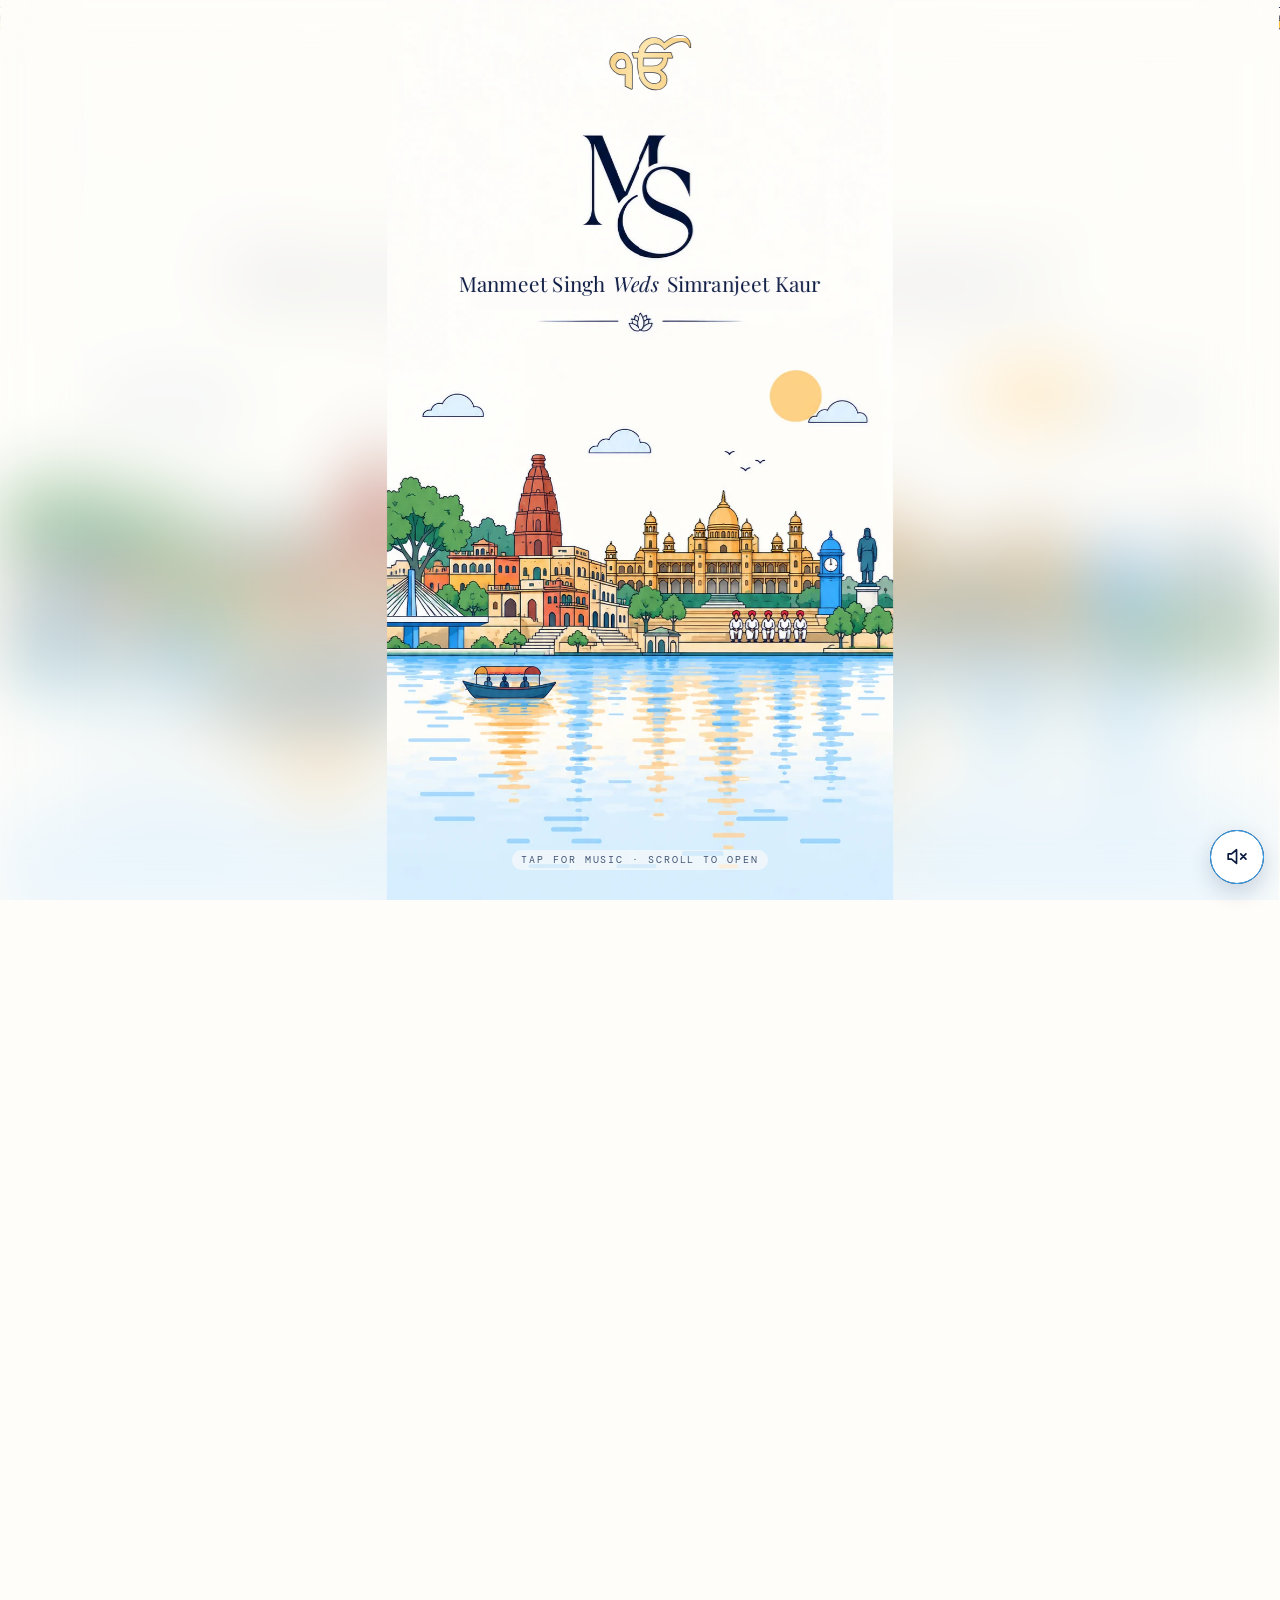
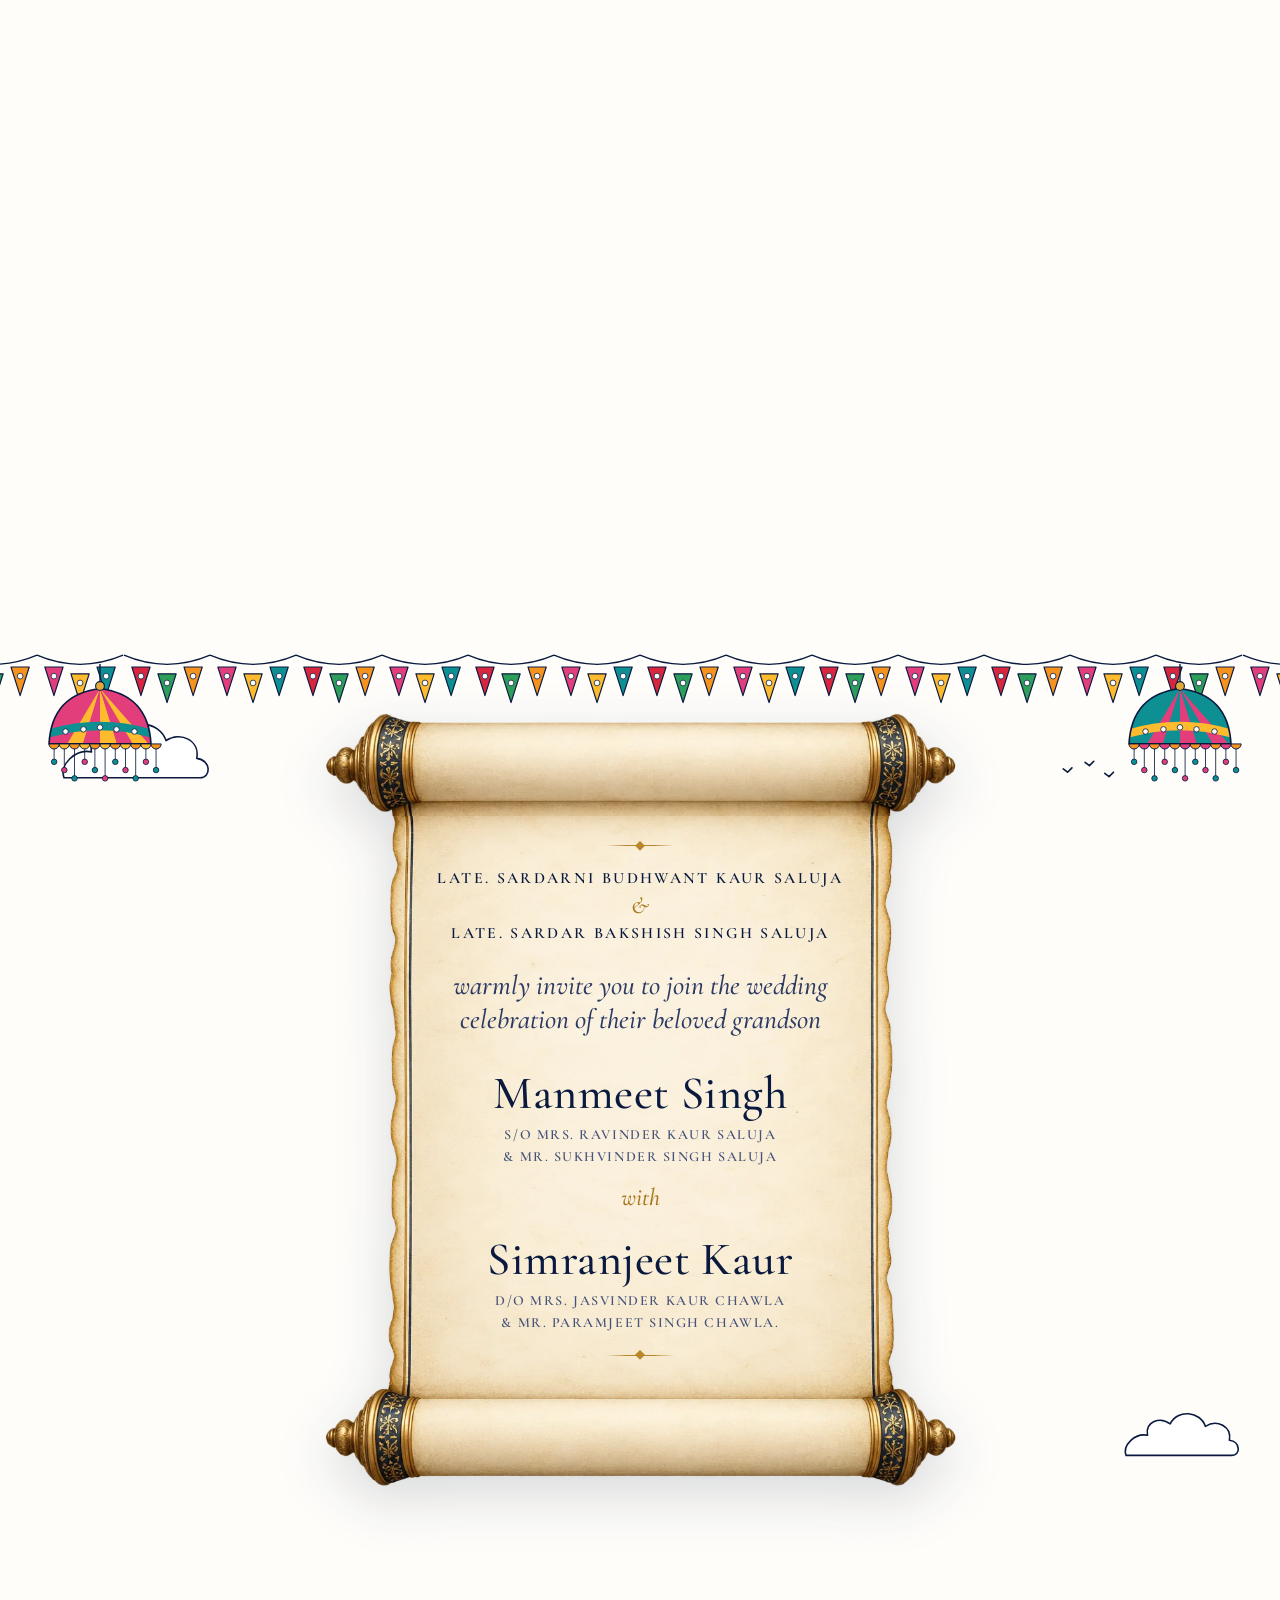
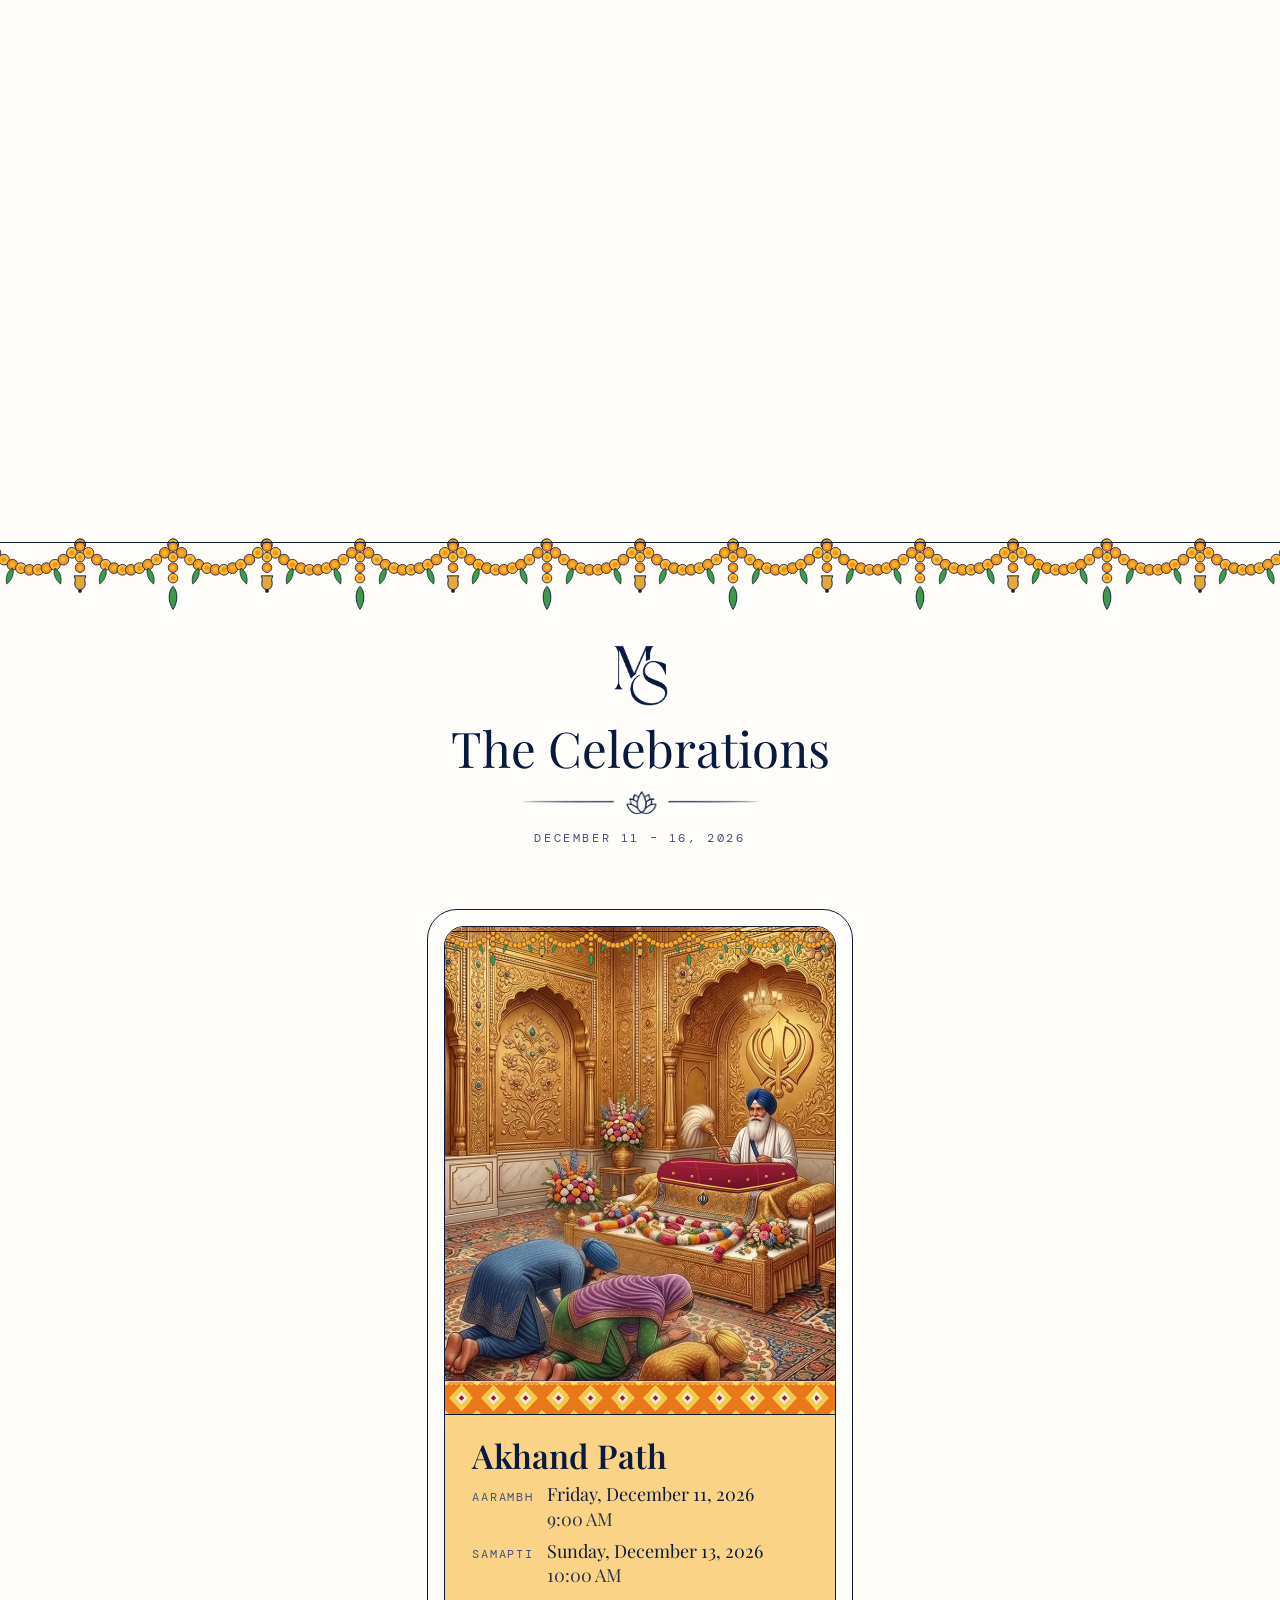
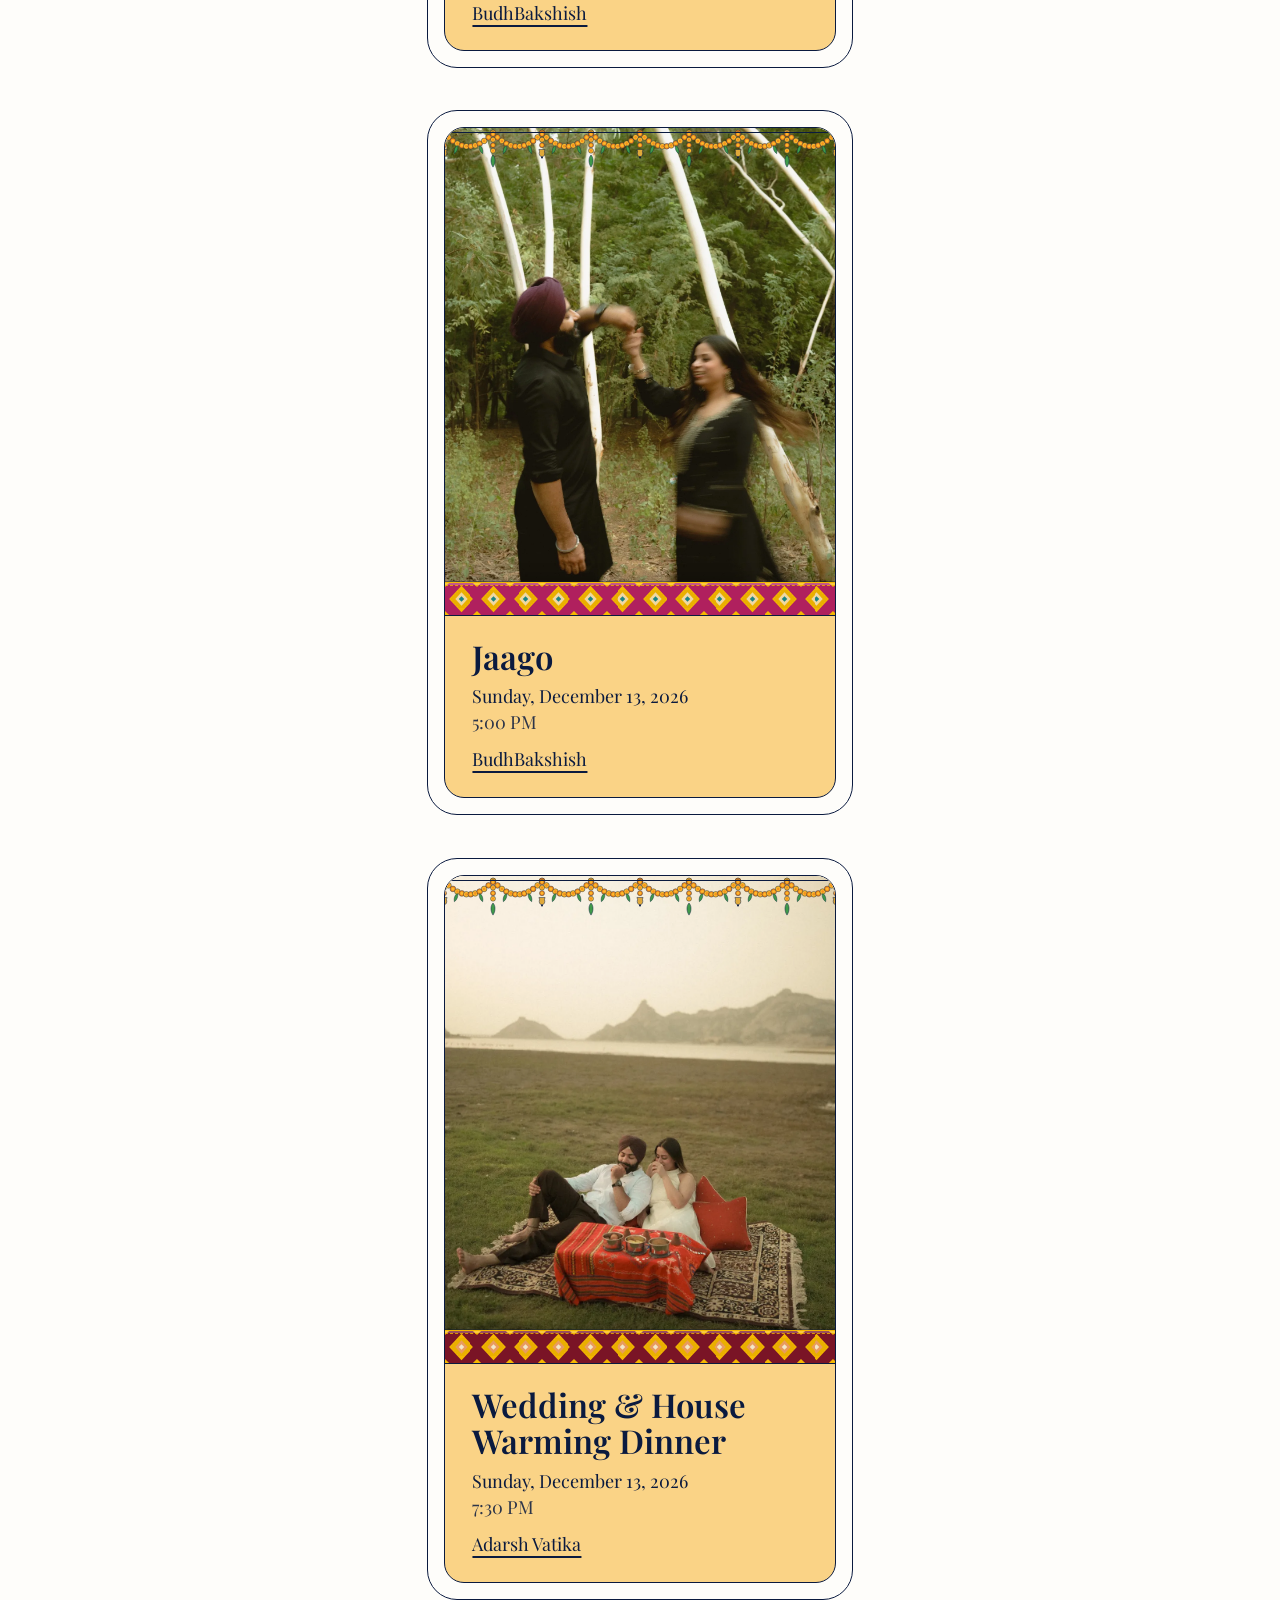
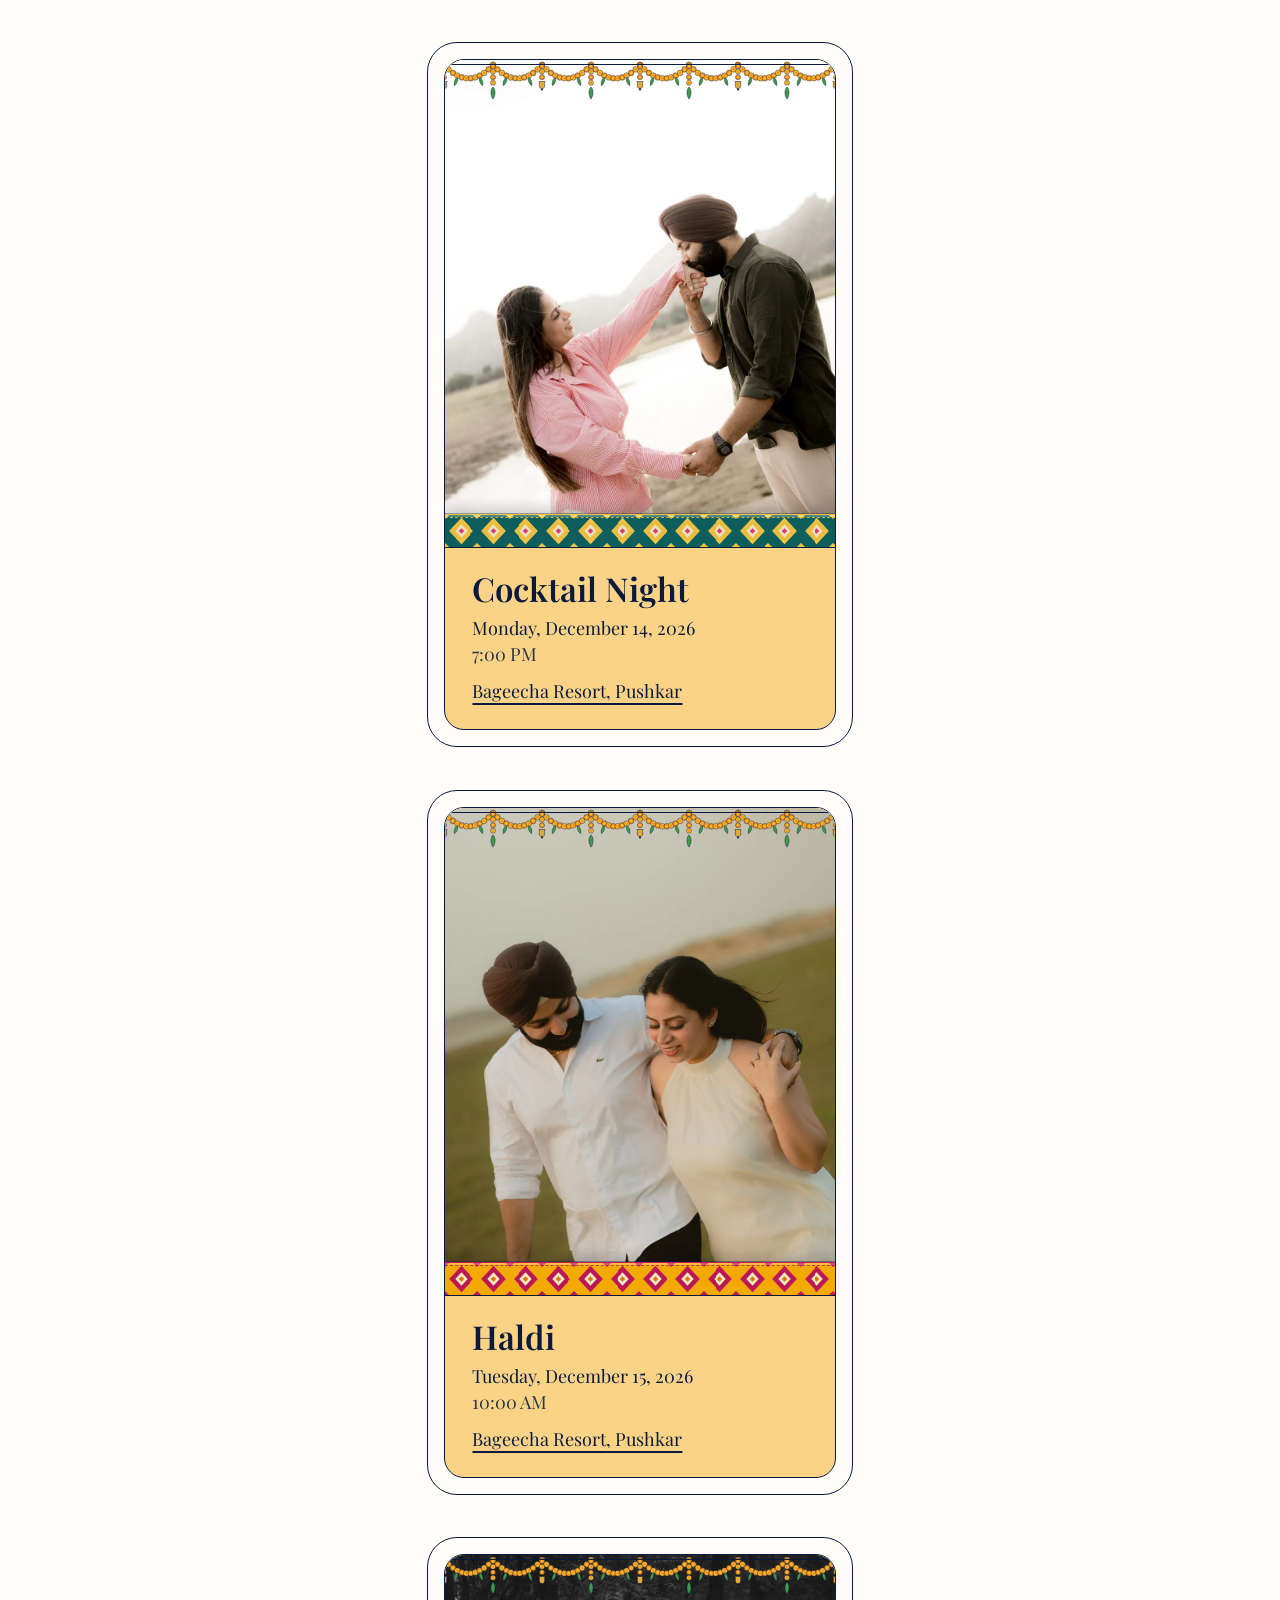
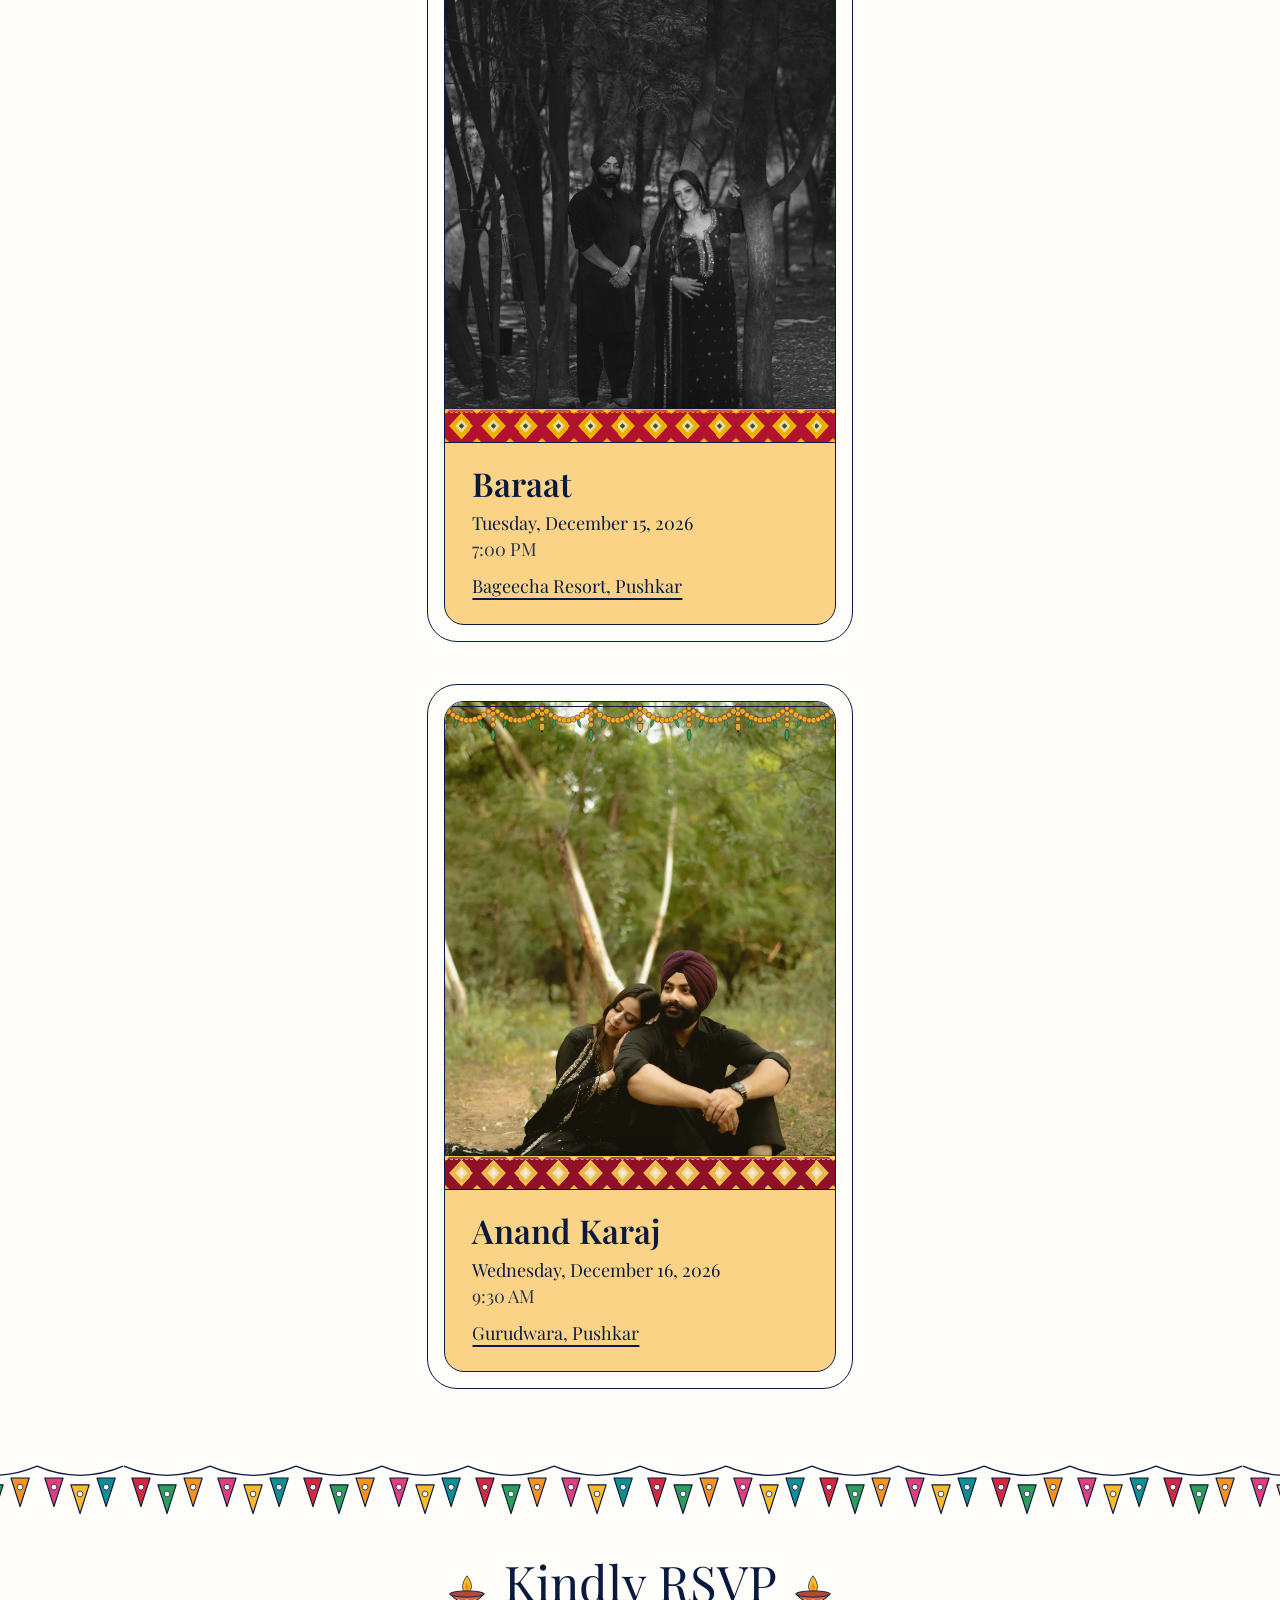
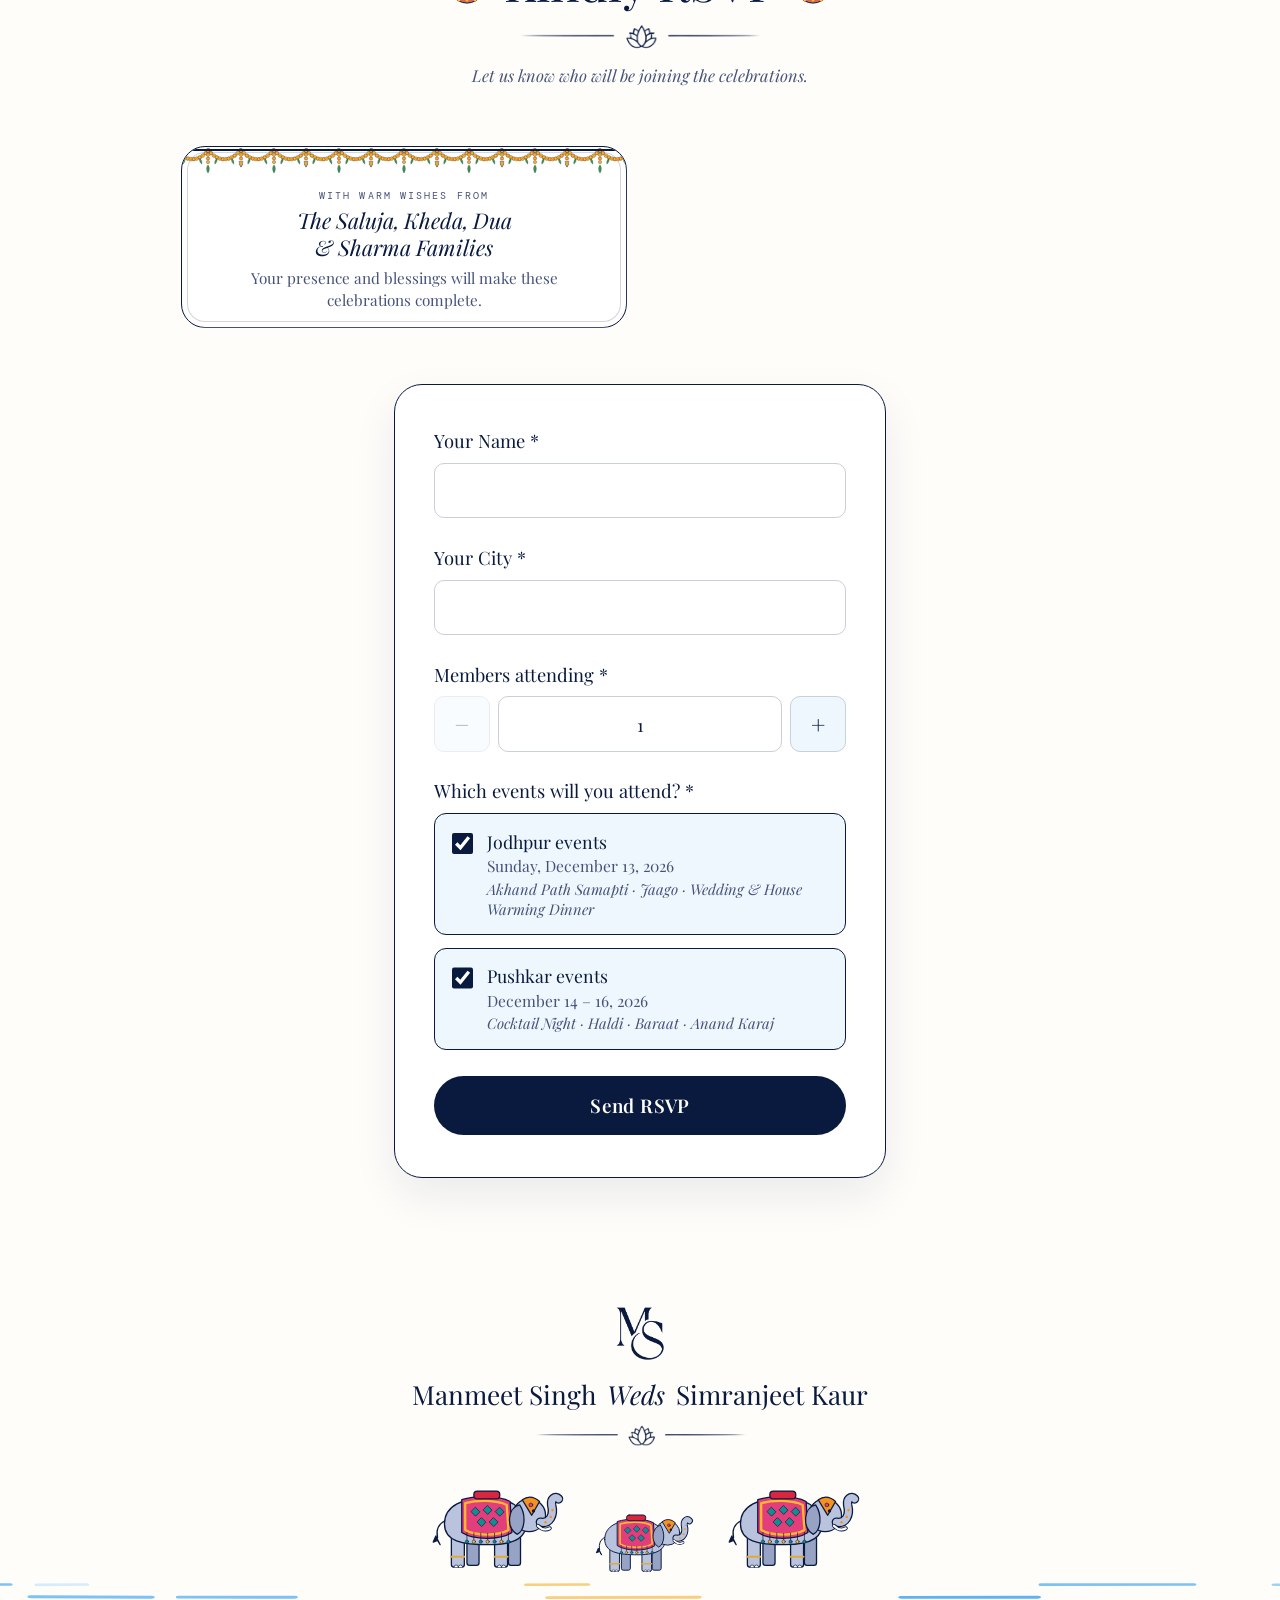
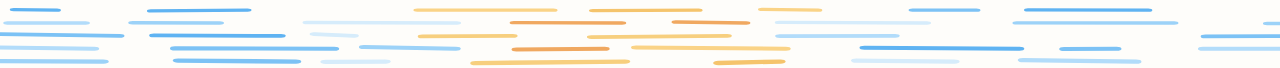
==== index.html @ 0600ba99 "Update Twitter image URL in index.html" ====
<!doctype html>
<html lang="en">
  <head>
    <meta charset="UTF-8" />
    <meta name="viewport" content="width=device-width, initial-scale=1, viewport-fit=cover" />
    <meta name="theme-color" content="#fefdfa" />
    <link rel="canonical" href="https://designpavneet-gif.github.io/Wedding-Invite/" />
    <meta name="description" content="Manmeet Singh weds Simranjeet Kaur · December 11–16, 2026. You are warmly invited." />
    <meta property="og:type" content="website" />
    <meta property="og:title" content="Manmeet Singh weds Simranjeet Kaur" />
    <meta property="og:description" content="December 11–16, 2026 · You are warmly invited to the celebrations." />
    <meta property="og:url" content="https://designpavneet-gif.github.io/Wedding-Invite/" />
    <meta property="og:image" content="https://designpavneet-gif.github.io/Wedding-Invite/wedding-preview.jpg?v=2" />
    <meta property="og:image:secure_url" content="https://designpavneet-gif.github.io/Wedding-Invite/wedding-preview.jpg?v=2" />
    <meta property="og:image:type" content="image/jpeg" />
    <meta property="og:image:width" content="1200" />
    <meta property="og:image:height" content="630" />
    <meta property="og:image:alt" content="Manmeet Singh weds Simranjeet Kaur" />
    <meta property="og:site_name" content="Manmeet &amp; Simranjeet" />
    <meta name="twitter:card" content="summary_large_image" />
    <meta name="twitter:title" content="Manmeet Singh weds Simranjeet Kaur" />
    <meta name="twitter:description" content="December 11–16, 2026 · You are warmly invited to the celebrations." />
    <meta name="twitter:image" content="https://designpavneet-gif.github.io/Wedding-Invite/wedding-preview.jpg?v=2" />
    <meta name="twitter:image:alt" content="Manmeet Singh weds Simranjeet Kaur" />
    <link rel="icon" href="data:image/svg+xml,<svg xmlns='http://www.w3.org/2000/svg' viewBox='0 0 100 100'><text y='.9em' font-size='90'>🪷</text></svg>" />
    <title>Manmeet Singh weds Simranjeet Kaur</title>
    <script type="module" crossorigin src="./assets/index-DkF8SIAI.js"></script>
    <link rel="stylesheet" crossorigin href="./assets/index-BWbZaELo.css">
  </head>
  <body>
    <div id="root"></div>
  </body>
</html>
---- assets/index-BWbZaELo.css ----
@font-face{font-family:Playfair Display;font-style:normal;font-display:swap;font-weight:400;src:url(./playfair-display-cyrillic-400-normal-CjW2EstV.woff2) format("woff2"),url(./playfair-display-cyrillic-400-normal-ZiRag6zj.woff) format("woff");unicode-range:U+0301,U+0400-045F,U+0490-0491,U+04B0-04B1,U+2116}@font-face{font-family:Playfair Display;font-style:normal;font-display:swap;font-weight:400;src:url(./playfair-display-vietnamese-400-normal-BV2APVTb.woff2) format("woff2"),url(./playfair-display-vietnamese-400-normal-BbvUAu4N.woff) format("woff");unicode-range:U+0102-0103,U+0110-0111,U+0128-0129,U+0168-0169,U+01A0-01A1,U+01AF-01B0,U+0300-0301,U+0303-0304,U+0308-0309,U+0323,U+0329,U+1EA0-1EF9,U+20AB}@font-face{font-family:Playfair Display;font-style:normal;font-display:swap;font-weight:400;src:url(./playfair-display-latin-ext-400-normal-BxlSGspa.woff2) format("woff2"),url(./playfair-display-latin-ext-400-normal-qdZwdvNS.woff) format("woff");unicode-range:U+0100-02BA,U+02BD-02C5,U+02C7-02CC,U+02CE-02D7,U+02DD-02FF,U+0304,U+0308,U+0329,U+1D00-1DBF,U+1E00-1E9F,U+1EF2-1EFF,U+2020,U+20A0-20AB,U+20AD-20C0,U+2113,U+2C60-2C7F,U+A720-A7FF}@font-face{font-family:Playfair Display;font-style:normal;font-display:swap;font-weight:400;src:url(./playfair-display-latin-400-normal-CFtfchNt.woff2) format("woff2"),url(./playfair-display-latin-400-normal-DHYHbkg3.woff) format("woff");unicode-range:U+0000-00FF,U+0131,U+0152-0153,U+02BB-02BC,U+02C6,U+02DA,U+02DC,U+0304,U+0308,U+0329,U+2000-206F,U+20AC,U+2122,U+2191,U+2193,U+2212,U+2215,U+FEFF,U+FFFD}@font-face{font-family:Playfair Display;font-style:italic;font-display:swap;font-weight:400;src:url(./playfair-display-cyrillic-400-italic-drKdN10-.woff2) format("woff2"),url(./playfair-display-cyrillic-400-italic-24vVh5t9.woff) format("woff");unicode-range:U+0301,U+0400-045F,U+0490-0491,U+04B0-04B1,U+2116}@font-face{font-family:Playfair Display;font-style:italic;font-display:swap;font-weight:400;src:url(./playfair-display-vietnamese-400-italic-CD15TOr5.woff2) format("woff2"),url(./playfair-display-vietnamese-400-italic-Cpv4sfwY.woff) format("woff");unicode-range:U+0102-0103,U+0110-0111,U+0128-0129,U+0168-0169,U+01A0-01A1,U+01AF-01B0,U+0300-0301,U+0303-0304,U+0308-0309,U+0323,U+0329,U+1EA0-1EF9,U+20AB}@font-face{font-family:Playfair Display;font-style:italic;font-display:swap;font-weight:400;src:url(./playfair-display-latin-ext-400-italic-zVOgzDMq.woff2) format("woff2"),url(./playfair-display-latin-ext-400-italic-CZOjvne0.woff) format("woff");unicode-range:U+0100-02BA,U+02BD-02C5,U+02C7-02CC,U+02CE-02D7,U+02DD-02FF,U+0304,U+0308,U+0329,U+1D00-1DBF,U+1E00-1E9F,U+1EF2-1EFF,U+2020,U+20A0-20AB,U+20AD-20C0,U+2113,U+2C60-2C7F,U+A720-A7FF}@font-face{font-family:Playfair Display;font-style:italic;font-display:swap;font-weight:400;src:url(./playfair-display-latin-400-italic-LeeEXsx5.woff2) format("woff2"),url(./playfair-display-latin-400-italic-hIeePEuE.woff) format("woff");unicode-range:U+0000-00FF,U+0131,U+0152-0153,U+02BB-02BC,U+02C6,U+02DA,U+02DC,U+0304,U+0308,U+0329,U+2000-206F,U+20AC,U+2122,U+2191,U+2193,U+2212,U+2215,U+FEFF,U+FFFD}@font-face{font-family:Playfair Display;font-style:normal;font-display:swap;font-weight:600;src:url(./playfair-display-cyrillic-600-normal-oLY6jnZ7.woff2) format("woff2"),url(./playfair-display-cyrillic-600-normal-DbWAkkgN.woff) format("woff");unicode-range:U+0301,U+0400-045F,U+0490-0491,U+04B0-04B1,U+2116}@font-face{font-family:Playfair Display;font-style:normal;font-display:swap;font-weight:600;src:url(./playfair-display-vietnamese-600-normal-ICsRR-qJ.woff2) format("woff2"),url(./playfair-display-vietnamese-600-normal-BPJkAZPN.woff) format("woff");unicode-range:U+0102-0103,U+0110-0111,U+0128-0129,U+0168-0169,U+01A0-01A1,U+01AF-01B0,U+0300-0301,U+0303-0304,U+0308-0309,U+0323,U+0329,U+1EA0-1EF9,U+20AB}@font-face{font-family:Playfair Display;font-style:normal;font-display:swap;font-weight:600;src:url(./playfair-display-latin-ext-600-normal-CEjQclLc.woff2) format("woff2"),url(./playfair-display-latin-ext-600-normal-BumBfC1v.woff) format("woff");unicode-range:U+0100-02BA,U+02BD-02C5,U+02C7-02CC,U+02CE-02D7,U+02DD-02FF,U+0304,U+0308,U+0329,U+1D00-1DBF,U+1E00-1E9F,U+1EF2-1EFF,U+2020,U+20A0-20AB,U+20AD-20C0,U+2113,U+2C60-2C7F,U+A720-A7FF}@font-face{font-family:Playfair Display;font-style:normal;font-display:swap;font-weight:600;src:url(./playfair-display-latin-600-normal-CZLGqjJe.woff2) format("woff2"),url(./playfair-display-latin-600-normal-CxxueQ0Z.woff) format("woff");unicode-range:U+0000-00FF,U+0131,U+0152-0153,U+02BB-02BC,U+02C6,U+02DA,U+02DC,U+0304,U+0308,U+0329,U+2000-206F,U+20AC,U+2122,U+2191,U+2193,U+2212,U+2215,U+FEFF,U+FFFD}@font-face{font-family:DM Mono;font-style:normal;font-display:swap;font-weight:400;src:url(./dm-mono-latin-ext-400-normal-C2zvOubV.woff2) format("woff2"),url(./dm-mono-latin-ext-400-normal-1aZr6b2b.woff) format("woff");unicode-range:U+0100-02BA,U+02BD-02C5,U+02C7-02CC,U+02CE-02D7,U+02DD-02FF,U+0304,U+0308,U+0329,U+1D00-1DBF,U+1E00-1E9F,U+1EF2-1EFF,U+2020,U+20A0-20AB,U+20AD-20C0,U+2113,U+2C60-2C7F,U+A720-A7FF}@font-face{font-family:DM Mono;font-style:normal;font-display:swap;font-weight:400;src:url(./dm-mono-latin-400-normal-4GdczIuU.woff2) format("woff2"),url(./dm-mono-latin-400-normal--0xN8mdc.woff) format("woff");unicode-range:U+0000-00FF,U+0131,U+0152-0153,U+02BB-02BC,U+02C6,U+02DA,U+02DC,U+0304,U+0308,U+0329,U+2000-206F,U+20AC,U+2122,U+2191,U+2193,U+2212,U+2215,U+FEFF,U+FFFD}@font-face{font-family:Cormorant Garamond;font-style:normal;font-display:swap;font-weight:500;src:url(./cormorant-garamond-cyrillic-ext-500-normal-Yta7XZ9C.woff2) format("woff2"),url(./cormorant-garamond-cyrillic-ext-500-normal-lsPpqi9g.woff) format("woff");unicode-range:U+0460-052F,U+1C80-1C8A,U+20B4,U+2DE0-2DFF,U+A640-A69F,U+FE2E-FE2F}@font-face{font-family:Cormorant Garamond;font-style:normal;font-display:swap;font-weight:500;src:url(./cormorant-garamond-cyrillic-500-normal-CyAY5ZLS.woff2) format("woff2"),url(./cormorant-garamond-cyrillic-500-normal-DkJXBcIH.woff) format("woff");unicode-range:U+0301,U+0400-045F,U+0490-0491,U+04B0-04B1,U+2116}@font-face{font-family:Cormorant Garamond;font-style:normal;font-display:swap;font-weight:500;src:url(./cormorant-garamond-vietnamese-500-normal-BZGLGj12.woff2) format("woff2"),url(./cormorant-garamond-vietnamese-500-normal-DqXqCC0q.woff) format("woff");unicode-range:U+0102-0103,U+0110-0111,U+0128-0129,U+0168-0169,U+01A0-01A1,U+01AF-01B0,U+0300-0301,U+0303-0304,U+0308-0309,U+0323,U+0329,U+1EA0-1EF9,U+20AB}@font-face{font-family:Cormorant Garamond;font-style:normal;font-display:swap;font-weight:500;src:url(./cormorant-garamond-latin-ext-500-normal-CH1kM7og.woff2) format("woff2"),url(./cormorant-garamond-latin-ext-500-normal-DYeaGGzO.woff) format("woff");unicode-range:U+0100-02BA,U+02BD-02C5,U+02C7-02CC,U+02CE-02D7,U+02DD-02FF,U+0304,U+0308,U+0329,U+1D00-1DBF,U+1E00-1E9F,U+1EF2-1EFF,U+2020,U+20A0-20AB,U+20AD-20C0,U+2113,U+2C60-2C7F,U+A720-A7FF}@font-face{font-family:Cormorant Garamond;font-style:normal;font-display:swap;font-weight:500;src:url(./cormorant-garamond-latin-500-normal-BsRWmXhO.woff2) format("woff2"),url(./cormorant-garamond-latin-500-normal-zIXX3Q-H.woff) format("woff");unicode-range:U+0000-00FF,U+0131,U+0152-0153,U+02BB-02BC,U+02C6,U+02DA,U+02DC,U+0304,U+0308,U+0329,U+2000-206F,U+20AC,U+2122,U+2191,U+2193,U+2212,U+2215,U+FEFF,U+FFFD}@font-face{font-family:Cormorant Garamond;font-style:normal;font-display:swap;font-weight:600;src:url(./cormorant-garamond-cyrillic-ext-600-normal-BMhMHfrj.woff2) format("woff2"),url(./cormorant-garamond-cyrillic-ext-600-normal-CsIYWmWK.woff) format("woff");unicode-range:U+0460-052F,U+1C80-1C8A,U+20B4,U+2DE0-2DFF,U+A640-A69F,U+FE2E-FE2F}@font-face{font-family:Cormorant Garamond;font-style:normal;font-display:swap;font-weight:600;src:url(./cormorant-garamond-cyrillic-600-normal-C2atO-64.woff2) format("woff2"),url(./cormorant-garamond-cyrillic-600-normal-FNmA3REe.woff) format("woff");unicode-range:U+0301,U+0400-045F,U+0490-0491,U+04B0-04B1,U+2116}@font-face{font-family:Cormorant Garamond;font-style:normal;font-display:swap;font-weight:600;src:url(./cormorant-garamond-vietnamese-600-normal-BoXdMtcr.woff2) format("woff2"),url(./cormorant-garamond-vietnamese-600-normal-C4HEjEaf.woff) format("woff");unicode-range:U+0102-0103,U+0110-0111,U+0128-0129,U+0168-0169,U+01A0-01A1,U+01AF-01B0,U+0300-0301,U+0303-0304,U+0308-0309,U+0323,U+0329,U+1EA0-1EF9,U+20AB}@font-face{font-family:Cormorant Garamond;font-style:normal;font-display:swap;font-weight:600;src:url(./cormorant-garamond-latin-ext-600-normal-DaBc-lu7.woff2) format("woff2"),url(./cormorant-garamond-latin-ext-600-normal-Dk3-quAP.woff) format("woff");unicode-range:U+0100-02BA,U+02BD-02C5,U+02C7-02CC,U+02CE-02D7,U+02DD-02FF,U+0304,U+0308,U+0329,U+1D00-1DBF,U+1E00-1E9F,U+1EF2-1EFF,U+2020,U+20A0-20AB,U+20AD-20C0,U+2113,U+2C60-2C7F,U+A720-A7FF}@font-face{font-family:Cormorant Garamond;font-style:normal;font-display:swap;font-weight:600;src:url(./cormorant-garamond-latin-600-normal-Co1r35X9.woff2) format("woff2"),url(./cormorant-garamond-latin-600-normal-2CBVLo0M.woff) format("woff");unicode-range:U+0000-00FF,U+0131,U+0152-0153,U+02BB-02BC,U+02C6,U+02DA,U+02DC,U+0304,U+0308,U+0329,U+2000-206F,U+20AC,U+2122,U+2191,U+2193,U+2212,U+2215,U+FEFF,U+FFFD}@font-face{font-family:Cormorant Garamond;font-style:italic;font-display:swap;font-weight:500;src:url(./cormorant-garamond-cyrillic-ext-500-italic-ClXnudBg.woff2) format("woff2"),url(./cormorant-garamond-cyrillic-ext-500-italic-DakTmaFY.woff) format("woff");unicode-range:U+0460-052F,U+1C80-1C8A,U+20B4,U+2DE0-2DFF,U+A640-A69F,U+FE2E-FE2F}@font-face{font-family:Cormorant Garamond;font-style:italic;font-display:swap;font-weight:500;src:url(./cormorant-garamond-cyrillic-500-italic-DVnfXoMy.woff2) format("woff2"),url(./cormorant-garamond-cyrillic-500-italic-C9gO-8KC.woff) format("woff");unicode-range:U+0301,U+0400-045F,U+0490-0491,U+04B0-04B1,U+2116}@font-face{font-family:Cormorant Garamond;font-style:italic;font-display:swap;font-weight:500;src:url(./cormorant-garamond-vietnamese-500-italic-D3igDnAQ.woff2) format("woff2"),url(./cormorant-garamond-vietnamese-500-italic-C-296ow0.woff) format("woff");unicode-range:U+0102-0103,U+0110-0111,U+0128-0129,U+0168-0169,U+01A0-01A1,U+01AF-01B0,U+0300-0301,U+0303-0304,U+0308-0309,U+0323,U+0329,U+1EA0-1EF9,U+20AB}@font-face{font-family:Cormorant Garamond;font-style:italic;font-display:swap;font-weight:500;src:url(./cormorant-garamond-latin-ext-500-italic-CE7zdTnu.woff2) format("woff2"),url(./cormorant-garamond-latin-ext-500-italic-CalKM9tT.woff) format("woff");unicode-range:U+0100-02BA,U+02BD-02C5,U+02C7-02CC,U+02CE-02D7,U+02DD-02FF,U+0304,U+0308,U+0329,U+1D00-1DBF,U+1E00-1E9F,U+1EF2-1EFF,U+2020,U+20A0-20AB,U+20AD-20C0,U+2113,U+2C60-2C7F,U+A720-A7FF}@font-face{font-family:Cormorant Garamond;font-style:italic;font-display:swap;font-weight:500;src:url(./cormorant-garamond-latin-500-italic-Y14P-dkT.woff2) format("woff2"),url(./cormorant-garamond-latin-500-italic-DhNIfkTX.woff) format("woff");unicode-range:U+0000-00FF,U+0131,U+0152-0153,U+02BB-02BC,U+02C6,U+02DA,U+02DC,U+0304,U+0308,U+0329,U+2000-206F,U+20AC,U+2122,U+2191,U+2193,U+2212,U+2215,U+FEFF,U+FFFD}@font-face{font-family:Caveat;font-style:normal;font-display:swap;font-weight:500;src:url(./caveat-cyrillic-ext-500-normal-DcrB4vVx.woff2) format("woff2"),url(./caveat-cyrillic-ext-500-normal-DqTXtm5N.woff) format("woff");unicode-range:U+0460-052F,U+1C80-1C8A,U+20B4,U+2DE0-2DFF,U+A640-A69F,U+FE2E-FE2F}@font-face{font-family:Caveat;font-style:normal;font-display:swap;font-weight:500;src:url(./caveat-cyrillic-500-normal-DpMZbbjM.woff2) format("woff2"),url(./caveat-cyrillic-500-normal-DLSfp5IU.woff) format("woff");unicode-range:U+0301,U+0400-045F,U+0490-0491,U+04B0-04B1,U+2116}@font-face{font-family:Caveat;font-style:normal;font-display:swap;font-weight:500;src:url(./caveat-latin-ext-500-normal-jKqJW7bC.woff2) format("woff2"),url(./caveat-latin-ext-500-normal-wUUXxlbS.woff) format("woff");unicode-range:U+0100-02BA,U+02BD-02C5,U+02C7-02CC,U+02CE-02D7,U+02DD-02FF,U+0304,U+0308,U+0329,U+1D00-1DBF,U+1E00-1E9F,U+1EF2-1EFF,U+2020,U+20A0-20AB,U+20AD-20C0,U+2113,U+2C60-2C7F,U+A720-A7FF}@font-face{font-family:Caveat;font-style:normal;font-display:swap;font-weight:500;src:url(./caveat-latin-500-normal-B9SDL8cy.woff2) format("woff2"),url(./caveat-latin-500-normal-Do9veZfZ.woff) format("woff");unicode-range:U+0000-00FF,U+0131,U+0152-0153,U+02BB-02BC,U+02C6,U+02DA,U+02DC,U+0304,U+0308,U+0329,U+2000-206F,U+20AC,U+2122,U+2191,U+2193,U+2212,U+2215,U+FEFF,U+FFFD}@font-face{font-family:Caveat;font-style:normal;font-display:swap;font-weight:700;src:url(./caveat-cyrillic-ext-700-normal-CrK2-ngJ.woff2) format("woff2"),url(./caveat-cyrillic-ext-700-normal-DjFGiEhD.woff) format("woff");unicode-range:U+0460-052F,U+1C80-1C8A,U+20B4,U+2DE0-2DFF,U+A640-A69F,U+FE2E-FE2F}@font-face{font-family:Caveat;font-style:normal;font-display:swap;font-weight:700;src:url(./caveat-cyrillic-700-normal-BIyejhEL.woff2) format("woff2"),url(./caveat-cyrillic-700-normal-Bhcx9qBB.woff) format("woff");unicode-range:U+0301,U+0400-045F,U+0490-0491,U+04B0-04B1,U+2116}@font-face{font-family:Caveat;font-style:normal;font-display:swap;font-weight:700;src:url(./caveat-latin-ext-700-normal-DFbRgDry.woff2) format("woff2"),url(./caveat-latin-ext-700-normal-DjJQd59I.woff) format("woff");unicode-range:U+0100-02BA,U+02BD-02C5,U+02C7-02CC,U+02CE-02D7,U+02DD-02FF,U+0304,U+0308,U+0329,U+1D00-1DBF,U+1E00-1E9F,U+1EF2-1EFF,U+2020,U+20A0-20AB,U+20AD-20C0,U+2113,U+2C60-2C7F,U+A720-A7FF}@font-face{font-family:Caveat;font-style:normal;font-display:swap;font-weight:700;src:url(./caveat-latin-700-normal-D8_1Nw6V.woff2) format("woff2"),url(./caveat-latin-700-normal-cPyBTTZN.woff) format("woff");unicode-range:U+0000-00FF,U+0131,U+0152-0153,U+02BB-02BC,U+02C6,U+02DA,U+02DC,U+0304,U+0308,U+0329,U+2000-206F,U+20AC,U+2122,U+2191,U+2193,U+2212,U+2215,U+FEFF,U+FFFD}@font-face{font-family:"Noto Serif Gurmukhi";font-style:normal;font-display:swap;font-weight:500;src:url(./noto-serif-gurmukhi-gurmukhi-500-normal-CPV4pS1E.woff2) format("woff2"),url(./noto-serif-gurmukhi-gurmukhi-500-normal-0tIHMdBv.woff) format("woff")}@font-face{font-family:"Noto Serif Gurmukhi";font-style:normal;font-display:swap;font-weight:700;src:url(./noto-serif-gurmukhi-gurmukhi-700-normal-DnJZ2gwI.woff2) format("woff2"),url(./noto-serif-gurmukhi-gurmukhi-700-normal-DO1QjtRv.woff) format("woff")}:root{--paper: #fefdfa;--paper-warm: #fbf6ec;--white: #ffffff;--ink: #0a1a3f;--ink-soft: #46527a;--line: rgba(10, 26, 63, .18);--sun: #fad386;--gold: #f5c46c;--gold-deep: #c98a22;--terracotta: #d8664f;--terracotta-ink: #b24a35;--leaf: #60a85c;--blue: #34a8f8;--water-1: #eef7fd;--water-2: #d6ecfb;--water-3: #b2dcfa;color:var(--ink);background:var(--paper);font-family:Playfair Display,Georgia,serif;--sat: env(safe-area-inset-top, 0px);--sab: env(safe-area-inset-bottom, 0px);box-sizing:border-box;padding-top:var(--sat);padding-bottom:var(--sab)}html{scroll-padding-top:var(--sat);background:var(--paper);font-size:clamp(16px,calc(10px + .5vw),23px)}*{box-sizing:border-box}body{margin:0;min-width:0;min-height:100vh;overflow-x:hidden;-webkit-font-smoothing:antialiased}.invitation{background:var(--paper)}.lotus-divider{display:block;aspect-ratio:1125 / 144;background:var(--ink);-webkit-mask-size:contain;mask-size:contain;-webkit-mask-repeat:no-repeat;mask-repeat:no-repeat;-webkit-mask-position:center;mask-position:center}.orn-cloud,.orn-birds{position:absolute;display:block;height:auto;color:var(--ink);overflow:visible}.orn-sun{position:absolute;display:block;aspect-ratio:1;border-radius:50%;background:var(--sun)}.orn-water{display:block;width:100%}@keyframes drift{0%{transform:translate(0)}to{transform:translate(var(--drift, 14px))}}.opening-scene{height:250svh;min-height:1300px;position:relative}.sticky-stage{height:calc(100svh - var(--sat) - var(--sab));min-height:360px;overflow:hidden;position:sticky;top:var(--sat);isolation:isolate;background:var(--paper)}.split-artwork{position:absolute;top:0;right:0;bottom:0;left:0;overflow:hidden}.art-half{position:absolute;inset-block:0;width:50.1%;overflow:hidden;will-change:transform}.art-canvas{position:relative;width:100vw;height:100%;overflow:hidden;background:var(--paper)}.art-canvas>img{position:absolute;top:0;right:0;bottom:0;left:0;display:block;width:100%;height:100%;max-width:none;-webkit-user-select:none;user-select:none;-webkit-user-drag:none}.art-backdrop{display:none!important;object-fit:fill;filter:blur(34px) saturate(1.05);transform:scaleY(1.06);opacity:.5}@media(min-aspect-ratio:7/10){.art-backdrop{display:block!important}}.art-half--left{left:0;transform:translate3d(calc(var(--opening) * -104%),0,0)}.art-half--right{right:0;transform:translate3d(calc(var(--opening) * 104%),0,0)}.art-half--right .art-canvas{transform:translate(-50vw)}.scroll-cue{position:absolute;z-index:2;left:50%;color:var(--ink);text-align:center;pointer-events:none;transform:translate(-50%)}.scroll-cue{bottom:clamp(1.1rem,3.3vh,2.2rem);margin:0;padding:.45em 1em;border-radius:99px;background:#fefdfad1;font-family:DM Mono,monospace;font-size:.58rem;letter-spacing:.2em;text-transform:uppercase;opacity:calc(.72 - var(--opening) * .72)}.scroll-scene{height:165svh;background:var(--paper)}.scroll-stage{height:calc(100svh - var(--sat) - var(--sab));min-height:360px;position:sticky;top:var(--sat);display:grid;place-items:center;overflow:hidden;background:var(--paper)}.gap-sky,.scroll-sky{position:absolute;top:0;right:0;bottom:0;left:0;pointer-events:none}.gap-sky__sun{width:clamp(3.2rem,11vmin,6rem);right:16%;top:20%}.gap-sky__cloud--a{width:clamp(6rem,22vmin,11rem);left:8%;top:16%}.gap-sky__cloud--b{width:clamp(4.5rem,15vmin,8rem);right:10%;top:44%}.gap-sky__cloud--c{width:clamp(5rem,18vmin,9rem);left:24%;bottom:20%}.gap-sky__birds{width:clamp(3rem,9vmin,4.5rem);left:52%;top:30%}.scroll-sky__cloud--a{width:clamp(5rem,18vmin,10rem);left:4%;top:7%;animation:drift 9s ease-in-out infinite alternate}.scroll-sky__cloud--b{width:clamp(4rem,14vmin,8rem);right:3%;bottom:10%;--drift: -12px;animation:drift 11s ease-in-out infinite alternate}.scroll-sky__birds{width:clamp(2.6rem,8vmin,4rem);right:12%;top:12%}@media(max-width:700px){.opening-scene{height:230svh;min-height:1050px}.art-half{width:50.2%}}@media(prefers-reduced-motion:reduce){.scroll-cue{display:none}.scroll-sky__cloud--a,.scroll-sky__cloud--b{animation:none}}.scroll-open{--w: min( calc(100vw - 14px) , 40rem, calc((86svh - var(--sat) - var(--sab)) * .82));--h: min(calc(86svh - var(--sat) - var(--sab)), 60rem, calc(var(--w) * 1.75));--roller: calc(var(--w) * .1617);--travel: calc(var(--h) / 2 - var(--roller));--ease: cubic-bezier(.62, .02, .22, 1);--dur: 2.1s;position:relative;z-index:1;width:var(--w);height:var(--h);container-type:inline-size;filter:drop-shadow(0 18px 28px rgba(10,26,63,.16))}.scroll-open__paper{position:absolute;left:0;right:0;top:calc(var(--roller) * .9);bottom:calc(var(--roller) * .9);clip-path:inset(calc(50% - var(--roller) * .06) 0 calc(50% - var(--roller) * .06) 0);transition:clip-path var(--dur) var(--ease)}.scroll-open__paper-img{position:absolute;top:0;right:0;bottom:0;left:0;width:100%;height:100%;object-fit:fill;display:block}.scroll-open__roller{position:absolute;left:0;width:100%;height:auto;display:block;z-index:2;transition:transform var(--dur) var(--ease)}.scroll-open__roller--top{top:0;transform:translateY(var(--travel))}.scroll-open__roller--bottom{bottom:0;transform:translateY(calc(var(--travel) * -1))}.scroll-open--open .scroll-open__paper{clip-path:inset(0 0 0 0)}.scroll-open--open .scroll-open__roller{transform:translateY(0)}.scroll-open .invite-copy{opacity:0;transition:opacity .6s ease-out .2s}.scroll-open--open .invite-copy{opacity:1}@media(prefers-reduced-motion:reduce){.scroll-open__paper{clip-path:none;transition:none}.scroll-open__roller{transform:none;transition:none}.scroll-open .invite-copy{opacity:1;transition:none}}.invite-copy{position:absolute;top:5%;right:17%;bottom:5%;left:17%;display:flex;flex-direction:column;align-items:center;justify-content:center;text-align:center;color:var(--ink);font-size:min(3.9cqi,1.2rem,calc(var(--h) * .0235));line-height:1.45}.invite-copy p{margin:0}.invite-copy__host{color:var(--ink);letter-spacing:.01em;font-size:.97em;text-wrap:balance}.invite-copy__small{font-style:italic;color:var(--terracotta-ink);margin:.12em 0!important}.invite-copy__msg{font-style:italic;color:var(--ink-soft);margin-top:.55em!important;max-width:24ch;text-wrap:balance}.invite-copy__name{margin-top:.45em!important;font-size:min(11cqi,3.6rem,calc(var(--h) * .066));line-height:1.08;color:var(--ink);letter-spacing:.01em}.invite-copy__parents{font-size:.88em;color:var(--ink-soft);max-width:27ch;text-wrap:balance}.invite-copy__rule{display:block;width:3.5em;height:1px;margin-top:1em;background:linear-gradient(90deg,transparent,var(--ink),transparent)}.arch-defs{position:absolute;width:0;height:0}.blessing-scene{position:relative}.blessing-stage{min-height:100svh;display:grid;place-items:center;padding:clamp(1.25rem,5svh,3rem) clamp(.9rem,4vw,2rem);background:var(--paper)}.arch-frame{position:relative;width:min(90vw,31rem);height:min(calc(88svh - var(--sat) - var(--sab)),56rem);min-height:560px;padding:clamp(7px,1.8vw,10px);background:var(--paper);clip-path:url(#arch-clip);-webkit-clip-path:url(#arch-clip)}.arch-window{position:relative;width:100%;height:100%;overflow:hidden;container-type:size;clip-path:url(#arch-clip);-webkit-clip-path:url(#arch-clip);display:flex;flex-direction:column;align-items:center;background:var(--white)}.arch-sky{position:absolute;top:0;right:0;bottom:0;left:0;pointer-events:none}.arch-sky__sun{width:11cqw;right:12%;top:21%}.arch-sky__cloud--a{width:25cqw;left:-3%;top:44%;animation:drift 10s ease-in-out infinite alternate}.arch-sky__cloud--b{width:19cqw;right:-2%;top:31%;--drift: -10px;animation:drift 12s ease-in-out infinite alternate}.arch-sky__birds{width:12cqw;left:13%;top:25%}.arch-outline{position:absolute;inset:clamp(7px,1.8vw,10px);width:calc(100% - (2*clamp(7px,1.8vw,10px)));height:calc(100% - (2*clamp(7px,1.8vw,10px)));overflow:visible;pointer-events:none}.arch-outline--outer{top:0;right:0;bottom:0;left:0;width:100%;height:100%}.arch-outline path{fill:none;stroke:var(--ink);stroke-width:1.6px;opacity:0;transition:opacity 1.4s ease-out}.arch-outline--outer path{stroke-width:3px}.blessing-scene--revealed .arch-outline path{opacity:1}.blessing-copy{position:relative;z-index:1;padding:25% 11% 0;text-align:center;display:flex;flex-direction:column;align-items:center;container-type:inline-size;width:100%}.ik-onkar{margin:0;font-family:"Noto Serif Gurmukhi",serif;font-weight:700;font-size:clamp(3.8rem,27cqi,7.2rem);line-height:1.3;padding:.12em .14em .02em;overflow:visible;-webkit-text-fill-color:transparent;-webkit-text-stroke:.9px rgba(10,26,63,.75);background:linear-gradient(100deg,#d99a36,#f5c46c 30%,#fde6ae 46%,#f5c46c 58%,#d99a36);background-size:260% 100%;background-position:100% 0;-webkit-background-clip:text;background-clip:text;color:transparent;opacity:0;transform:scale(.92)}.blessing-scene--revealed .ik-onkar{animation:mark-in 1.2s ease-out .5s forwards,shimmer 2.2s ease-in-out 1.5s forwards}@keyframes mark-in{to{opacity:1;transform:scale(1)}}@keyframes shimmer{0%{background-position:100% 0}to{background-position:0% 0}}.gurbani{margin:clamp(.6rem,4cqi,1.2rem) 0 0;padding:0;display:flex;flex-direction:column;gap:.15em;font-family:"Noto Serif Gurmukhi",serif;font-weight:500;font-size:clamp(1.15rem,6.6cqi,1.75rem);line-height:1.45;color:var(--ink)}.gurbani__line{opacity:0;transform:translateY(8px);filter:blur(4px)}.blessing-scene--revealed .gurbani__line{animation:settle 1.1s ease-out forwards;animation-delay:calc(1.3s + var(--i) * .35s)}@keyframes settle{to{opacity:1;transform:none;filter:blur(0)}}.blessing-divider{width:52%;margin-top:clamp(.5rem,3cqi,.9rem);opacity:0}.blessing-translation{max-width:26ch;margin:clamp(.5rem,3cqi,.9rem) 0 0;text-wrap:balance;font-style:italic;font-size:clamp(.82rem,3.9cqi,1rem);line-height:1.55;color:var(--ink);opacity:0}.blessing-source{margin:.45rem 0 0;font-family:DM Mono,ui-monospace,monospace;font-size:clamp(.58rem,2.5cqi,.68rem);letter-spacing:.12em;text-transform:uppercase;color:var(--ink-soft);opacity:0}.blessing-scene--revealed .blessing-divider{animation:fade 1.2s ease-out 1.9s forwards}.blessing-scene--revealed .blessing-translation{animation:fade 1.2s ease-out 2.1s forwards}.blessing-scene--revealed .blessing-source{animation:fade 1.2s ease-out 2.4s forwards}@keyframes fade{to{opacity:1}}.temple-wrap{position:relative;z-index:1;margin-top:auto;width:min(145cqw,58cqh);flex-shrink:0}.golden-temple{display:block;width:100%;height:auto}.golden-temple__building :is(rect,path){stroke:var(--ink);stroke-width:.9px;vector-effect:non-scaling-stroke;stroke-linejoin:round}.golden-temple__building .gt-far :is(rect,path),.golden-temple__building .gt-far{stroke:var(--ink);stroke-opacity:.55;stroke-width:.8px;vector-effect:non-scaling-stroke}.golden-temple__building line{stroke:var(--ink);stroke-opacity:.8}.golden-temple__building{transform-box:view-box;transform-origin:50% 75%;opacity:0;transform:translateY(14px)}.golden-temple__reflection{opacity:0}.blessing-scene--revealed .golden-temple__building{animation:rise 1.8s cubic-bezier(.2,.7,.2,1) .8s forwards}.blessing-scene--revealed .golden-temple__reflection{animation:fade 2s ease-out 1.4s forwards}@keyframes rise{to{opacity:1;transform:none}}@media(max-height:640px){.blessing-copy{padding-top:21%}}@media(orientation:landscape)and (max-height:560px){.arch-frame{width:min(82vw,25rem);height:640px}.scroll-scene{height:auto}.scroll-stage{position:relative;top:0;height:auto;min-height:100svh;padding:2rem 0}.scroll-open{--w: min(62vw, 24rem);--h: calc(var(--w) * 1.72)}}@media(prefers-reduced-motion:reduce){.arch-outline path{opacity:1;transition:none}.arch-sky__cloud--a,.arch-sky__cloud--b{animation:none}.ik-onkar,.gurbani__line,.blessing-divider,.blessing-translation,.blessing-source,.golden-temple__building,.golden-temple__reflection{opacity:1;transform:none;filter:none;animation:none!important}.ik-onkar{background-position:30% 0}}.events-header,.rsvp-header{display:flex;flex-direction:column;align-items:center;text-align:center;padding:0 1.5rem}.events-header__mark{display:block;width:3.6rem;aspect-ratio:681 / 750;background:var(--ink);-webkit-mask-size:contain;mask-size:contain;-webkit-mask-repeat:no-repeat;mask-repeat:no-repeat;-webkit-mask-position:center;mask-position:center}.events-header__title,.rsvp-header__title{margin:.8rem 0 .2rem;font-weight:400;font-size:clamp(2rem,8.5vw,3rem);line-height:1.1;color:var(--ink)}.events-header__divider,.rsvp-header__divider{width:min(15rem,62vw);margin:.5rem auto .7rem}.events-header__dates{margin:0;font-family:DM Mono,ui-monospace,monospace;font-size:.72rem;letter-spacing:.22em;text-transform:uppercase;color:var(--ink-soft)}.events-scene{position:relative;background:var(--paper);color:var(--ink);padding:clamp(4rem,12svh,7rem) 0 clamp(3rem,8svh,4.5rem)}.events-header{margin-bottom:clamp(2.5rem,7svh,4rem)}.events-list{list-style:none;margin:0 auto;padding:0 1rem;display:flex;flex-direction:column;align-items:center;gap:clamp(1.8rem,5svh,2.6rem)}.event-card{width:min(86vw,26rem,calc((100svh - 13rem)*.63));min-width:min(86vw,15rem);padding:clamp(10px,3vw,16px);border:1.5px solid var(--ink);border-radius:clamp(18px,7cqi,30px);perspective:1600px;container-type:inline-size}.event-card__inner{display:grid;transform-style:preserve-3d;transform:rotateY(0)}.event-card--flipped .event-card__inner{animation:card-flip .75s cubic-bezier(.3,.1,.25,1) forwards}@keyframes card-flip{0%{transform:rotateY(0) scale(1)}50%{transform:rotateY(90deg) scale(1.03)}to{transform:rotateY(180deg) scale(1)}}.event-card__face{grid-area:1 / 1;border-radius:clamp(14px,4.2vw,20px);overflow:hidden;-webkit-backface-visibility:hidden;backface-visibility:hidden;border:1.5px solid var(--ink)}.event-card__back{transform:rotateY(180deg);display:flex;flex-direction:column;background:var(--sun);margin:0}.event-card__front{background:var(--white);padding:10px}.event-card__front-frame{height:100%;border:1px solid var(--line);border-radius:clamp(9px,3vw,13px);display:flex;flex-direction:column;align-items:center;justify-content:center;gap:1rem}.event-card__monogram{display:block;width:44%;aspect-ratio:681 / 750;background:var(--ink);-webkit-mask-size:contain;mask-size:contain;-webkit-mask-repeat:no-repeat;mask-repeat:no-repeat;-webkit-mask-position:center;mask-position:center}.event-card__front-divider{width:58%}.event-card__front-count{font-family:DM Mono,ui-monospace,monospace;font-size:.7rem;letter-spacing:.24em;color:var(--ink-soft)}.event-card__media{position:relative;aspect-ratio:4 / 5;background:var(--white);border-bottom:1.5px solid var(--ink);overflow:hidden}.event-card__media img{position:absolute;top:0;right:0;bottom:0;left:0;width:100%;height:100%;object-fit:cover}.event-card__placeholder{position:absolute;top:0;right:0;bottom:0;left:0;container-type:inline-size;background:linear-gradient(180deg,var(--white) 0%,var(--white) 62%,var(--water-1) 100%)}.event-card__ph-sun{width:17cqw;right:16%;top:16%}.event-card__ph-cloud--a{width:34cqw;left:8%;top:22%}.event-card__ph-cloud--b{width:24cqw;right:6%;top:42%}.event-card__ph-birds{width:15cqw;left:46%;top:12%}.event-card__placeholder--1 .event-card__ph-sun{left:14%;right:auto;top:24%}.event-card__placeholder--1 .event-card__ph-cloud--a{left:auto;right:6%;top:14%}.event-card__placeholder--1 .event-card__ph-cloud--b{right:auto;left:30%;top:40%}.event-card__placeholder--2 .event-card__ph-sun{right:40%;top:10%}.event-card__placeholder--2 .event-card__ph-cloud--a{top:32%}.event-card__placeholder--2 .event-card__ph-birds{left:16%;top:16%}.event-card__placeholder-num{position:absolute;left:0;right:0;bottom:30%;text-align:center;font-style:italic;font-size:20cqw;line-height:1;color:var(--ink);opacity:.85}.event-card__ph-water{position:absolute;left:0;right:0;bottom:0;height:26%}.event-card__details{padding:clamp(.9rem,5.5cqi,1.6rem) clamp(1rem,7cqi,2rem) clamp(1rem,6.5cqi,1.9rem);color:var(--ink)}.event-card__title{margin:0 0 .55rem;font-weight:600;font-size:clamp(1.3rem,8.4cqi,2.15rem);line-height:1.12;text-wrap:balance}.event-card__when{margin:0 0 .75rem;font-size:clamp(.9rem,4.6cqi,1.12rem);line-height:1.4}.event-card__when span{display:block}.event-card__time{white-space:nowrap;opacity:.85}.event-card__venue{display:inline-block;margin:0;font-size:clamp(.9rem,4.6cqi,1.12rem);color:var(--ink);text-decoration:underline;text-decoration-thickness:1.5px;text-underline-offset:.3em}a.event-card__venue:hover{text-decoration-thickness:2.5px}@media(prefers-reduced-motion:reduce){.event-card__inner,.event-card--flipped .event-card__inner{transform:rotateY(180deg);animation:none}}.rsvp-scene{--field-line: #c9cfdc;background:var(--paper);padding:clamp(1rem,4svh,2.5rem) 1rem clamp(3rem,8svh,5rem);display:flex;flex-direction:column;align-items:center}.rsvp-header{margin-bottom:clamp(1.4rem,4svh,2.2rem)}.rsvp-header__sub{margin:0;font-size:1rem;font-style:italic;color:var(--ink-soft)}.rsvp-card{width:min(92vw,30rem);background:var(--white);color:var(--ink);border:1.5px solid var(--ink);border-radius:clamp(20px,6vw,28px);padding:clamp(1.6rem,7vw,2.6rem) clamp(1.3rem,7vw,2.4rem);box-shadow:0 18px 44px #0a1a3f14}.rsvp-field{margin:0 0 1.6rem;padding:0;border:0;min-width:0}.rsvp-field>label:not(.rsvp-event),.rsvp-events legend{display:block;margin-bottom:.6rem;padding:0;font-size:1.12rem;color:var(--ink)}.rsvp-field input[type=text],.rsvp-stepper input{width:100%;height:3.4rem;padding:0 1rem;border:1.5px solid var(--field-line);border-radius:10px;background:var(--white);font:inherit;font-size:1.08rem;color:var(--ink);transition:border-color .15s ease,box-shadow .15s ease}.rsvp-field input:focus-visible{outline:none;border-color:var(--ink);box-shadow:0 0 0 3px #34a8f84d}.rsvp-field input[aria-invalid=true]{border-color:#b3261e}.rsvp-error{margin:.45rem 0 0;font-size:.95rem;color:#b3261e}.rsvp-error--block{margin:0 0 1rem}.rsvp-stepper{display:grid;grid-template-columns:3.4rem 1fr 3.4rem;gap:.5rem}.rsvp-stepper input{text-align:center;-moz-appearance:textfield}.rsvp-stepper input::-webkit-inner-spin-button,.rsvp-stepper input::-webkit-outer-spin-button{-webkit-appearance:none;margin:0}.rsvp-stepper__btn{height:3.4rem;border:1.5px solid var(--field-line);border-radius:10px;background:var(--water-1);font:inherit;font-size:1.5rem;line-height:1;color:var(--ink);cursor:pointer}.rsvp-stepper__btn:hover:not(:disabled){border-color:var(--ink)}.rsvp-stepper__btn:disabled{opacity:.4;cursor:default}.rsvp-stepper__btn:focus-visible{outline:3px solid rgba(52,168,248,.45);outline-offset:1px}.rsvp-events{display:flex;flex-direction:column;gap:.75rem}.rsvp-event{display:flex;align-items:flex-start;gap:.85rem;cursor:pointer;padding:.95rem 1rem;border:1.5px solid #e1e4ec;border-radius:12px;background:var(--white);transition:border-color .15s ease,background-color .15s ease}.rsvp-event--checked{border-color:var(--ink);background:var(--water-1)}.rsvp-event input{flex:none;width:1.3rem;height:1.3rem;margin:.2rem 0 0;accent-color:var(--ink);cursor:pointer}.rsvp-event:has(input:focus-visible){box-shadow:0 0 0 3px #34a8f859}.rsvp-event__text{display:flex;flex-direction:column;gap:.15rem;min-width:0}.rsvp-event__title{font-size:1.08rem;color:var(--ink)}.rsvp-event__meta{font-size:.95rem;color:var(--ink-soft)}.rsvp-notice{margin:0 0 1rem;padding:.8rem 1rem;border-radius:10px;background:#fdf3dc;font-size:.95rem;color:#7a4b12}.rsvp-submit{width:100%;height:3.6rem;border:0;border-radius:999px;background:var(--ink);color:var(--paper);font:inherit;font-size:1.15rem;font-weight:600;letter-spacing:.02em;cursor:pointer;transition:transform .15s ease,background-color .15s ease}.rsvp-submit:hover:not(:disabled){background:#13295e}.rsvp-submit:active:not(:disabled){transform:scale(.98)}.rsvp-submit:disabled{opacity:.45;cursor:not-allowed}.rsvp-submit:focus-visible{outline:3px solid rgba(52,168,248,.5);outline-offset:3px}.rsvp-card--thanks{text-align:center}.rsvp-thanks__title{margin:0 0 .2rem;font-weight:400;font-style:italic;font-size:clamp(1.8rem,7vw,2.4rem);color:var(--ink)}.rsvp-thanks__text{margin:0 0 .6rem;font-size:1.05rem;line-height:1.55;color:var(--ink)}.rsvp-link-button{margin-top:.8rem;border:0;background:none;padding:.4rem;font:inherit;font-size:1rem;color:var(--ink);text-decoration:underline;text-underline-offset:.25em;cursor:pointer}.site-footer{display:flex;flex-direction:column;align-items:center;text-align:center;padding-top:clamp(2rem,6svh,3.5rem);background:var(--paper)}.site-footer__mark{display:block;width:3.2rem;aspect-ratio:681 / 750;background:var(--ink);-webkit-mask-size:contain;mask-size:contain;-webkit-mask-repeat:no-repeat;mask-repeat:no-repeat;-webkit-mask-position:center;mask-position:center}.site-footer__names{margin:.9rem 0 .2rem;font-size:clamp(1.2rem,5vw,1.6rem);color:var(--ink)}.site-footer__names em{font-style:italic;padding:0 .15em}.site-footer__divider{width:min(13rem,56vw);margin:.4rem 0 1.8rem}.site-footer__water{height:clamp(56px,10svh,90px)}.blessing-scene--embedded{position:absolute;top:0;right:0;bottom:0;left:0;z-index:0}.blessing-scene--embedded .blessing-stage{min-height:0;height:100%;padding:clamp(.8rem,3svh,2rem) clamp(.9rem,4vw,2rem)}.blessing-scene--embedded .arch-frame{height:min(100%,56rem);min-height:0;width:min(90vw,31rem,calc((100svh - var(--sat) - var(--sab)) * .6))}.split-artwork{z-index:1}.scroll-cue{z-index:3}@media(orientation:landscape)and (max-height:560px){.blessing-scene--embedded .arch-frame{height:100%;width:min(82vw,calc((100svh - var(--sat) - var(--sab)) * .62))}}@media(prefers-reduced-motion:reduce){.art-half--left,.art-half--right{transform:none;opacity:calc(1 - var(--opening))}}.music-toggle{position:fixed;z-index:50;right:calc(1rem + env(safe-area-inset-right,0px));bottom:calc(1rem + var(--sab));width:3.25rem;height:3.25rem;border-radius:50%;padding:.8rem;display:grid;place-items:center;cursor:pointer;background:var(--white);color:var(--ink);border:1.5px solid var(--ink);box-shadow:0 8px 22px #0a1a3f29;transition:transform .15s ease}.music-toggle svg{width:100%;height:100%}.music-toggle:active{transform:scale(.94)}.music-toggle:focus-visible{outline:3px solid rgba(52,168,248,.5);outline-offset:3px}.music-toggle--waiting:after{content:"";position:absolute;top:-1.5px;right:-1.5px;bottom:-1.5px;left:-1.5px;border-radius:50%;border:1.5px solid var(--blue);animation:music-ring 2.2s ease-out infinite}@keyframes music-ring{0%{transform:scale(1);opacity:.8}to{transform:scale(1.55);opacity:0}}@media(prefers-reduced-motion:reduce){.music-toggle--waiting:after{animation:none;opacity:0}}.blessing-scene--embedded .arch-frame{--stage-h: calc(100svh - var(--sat) - var(--sab) - 2 * clamp(.8rem, 3svh, 2rem));width:min(92vw,calc(var(--stage-h) * .6));height:min(var(--stage-h),calc(min(92vw,var(--stage-h) * .6) / .52))}@media(max-width:340px){.invite-copy{top:5%;right:13%;bottom:5%;left:13%;font-size:min(4.6cqi,1.2rem,calc(var(--h) * .028))}.events-header__dates{letter-spacing:.14em}.rsvp-card{padding:1.4rem 1.1rem}.rsvp-stepper{grid-template-columns:3rem 1fr 3rem}}@media(orientation:landscape)and (max-height:560px){.blessing-scene--embedded .arch-frame{width:min(94vw,calc((100svh - 1.2rem)*1.5));height:calc(100svh - var(--sat) - var(--sab) - 1.2rem)}.blessing-scene--embedded .blessing-stage{padding:.6rem}.blessing-scene--embedded .arch-window{flex-direction:row;align-items:flex-end}.blessing-scene--embedded .blessing-copy{width:50%;align-self:stretch;justify-content:center;padding:16cqh 3% 5cqh 9%}.blessing-scene--embedded .ik-onkar{font-size:min(24cqi,17cqh)}.blessing-scene--embedded .gurbani{font-size:min(8.4cqi,6.6cqh);margin-top:.2rem}.blessing-scene--embedded .blessing-translation{font-size:min(6cqi,4.6cqh);max-width:28ch;line-height:1.45}.blessing-scene--embedded .blessing-source{font-size:min(3.6cqi,3cqh)}.blessing-scene--embedded .temple-wrap{width:54%;margin:0 -2% 0 0}.arch-sky__sun{width:6cqw;top:26%;right:8%}.arch-sky__cloud--a{width:14cqw;top:34%;left:auto;right:30%}.arch-sky__cloud--b{width:11cqw;top:22%}.event-card{width:min(92vw,44rem);min-width:0}.event-card__back{flex-direction:row}.event-card__media{width:38%;flex:none;aspect-ratio:auto;border-bottom:0;border-right:1.5px solid var(--ink)}.event-card__details{display:flex;flex-direction:column;justify-content:center}.event-card__back,.event-card__front{max-height:calc(100svh - 3.5rem)}.event-card__front-frame{gap:.6rem}.event-card__monogram{width:auto;height:42%}}.reveal{--ease-bounce: cubic-bezier(.3, 1.45, .5, 1);transition:transform 1s var(--ease-bounce) var(--reveal-delay, 0s),opacity .6s ease var(--reveal-delay, 0s),clip-path 1.4s cubic-bezier(.5,0,.2,1) var(--reveal-delay, 0s)}.reveal--drop{opacity:0;transform:translateY(-45%) rotate(-2deg);transform-origin:top center}.reveal--unfurl{clip-path:inset(0 100% 0 0)}.reveal--slide-left{opacity:0;transform:translate(-70%)}.reveal--slide-right{opacity:0;transform:translate(70%)}.reveal--pop{opacity:0;transform:scale(.35)}.reveal--rise{opacity:0;transform:translateY(28px)}.reveal--in{opacity:1;transform:none;clip-path:inset(0 0 0 0)}.toran{--toran-h: clamp(64px, 11vw, 112px);position:relative;overflow:hidden;height:calc(var(--toran-h) * .72);pointer-events:none}.toran__rope{position:absolute;left:0;right:0;top:calc(var(--toran-h) * .06);height:1.2px;background:var(--ink)}.toran__row{display:flex;justify-content:center}.toran__swag{flex:none;height:var(--toran-h);width:calc(var(--toran-h) * 80 / 96);overflow:visible}.toran__strand{transform-box:fill-box;transform-origin:top center;animation:sway 3.4s ease-in-out infinite alternate}.toran__swag:nth-child(2n) .toran__strand{animation-duration:4.1s;animation-delay:-1.2s}.toran{height:var(--toran-h)}@keyframes sway{0%{transform:rotate(-5deg)}to{transform:rotate(5deg)}}.marigold-strand{display:block;width:clamp(11px,1.5vw,16px);height:auto;overflow:visible}.marigold-strand{transform-origin:top center;animation:sway 4.2s ease-in-out infinite alternate}.bunting{display:flex;justify-content:center;overflow:hidden;pointer-events:none}.bunting__unit{flex:none;--b-h: clamp(34px, 5vw, 60px);height:var(--b-h);width:calc(var(--b-h) * 66 / 46);overflow:visible}.bunting__flag{transform-box:fill-box;transform-origin:top center;animation:flutter 2.6s ease-in-out infinite alternate;animation-delay:calc(var(--i) * -.37s)}@keyframes flutter{0%{transform:rotate(-6deg)}to{transform:rotate(6deg)}}.umbrella{display:block;width:100%;height:auto;overflow:visible;transform-origin:50% -30%;animation:umbrella-sway 3.8s ease-in-out infinite alternate}@keyframes umbrella-sway{0%{transform:rotate(-4deg)}to{transform:rotate(4deg)}}.diya{display:block;width:100%;height:auto;overflow:visible}.diya__flame{transform-box:fill-box;transform-origin:50% 100%;animation:flicker 1.1s ease-in-out infinite alternate}@keyframes flicker{0%{transform:scale(1) skew(0)}50%{transform:scale(.94,1.08) skew(3deg)}to{transform:scale(1.04,.95) skew(-3deg)}}.elephant{display:block;width:100%;height:auto;overflow:visible}.sparkle{transform-box:fill-box;transform-origin:center;animation:twinkle 1.6s ease-in-out infinite alternate}@keyframes twinkle{0%{transform:scale(.7) rotate(0);opacity:.6}to{transform:scale(1.15) rotate(20deg);opacity:1}}.petals{position:absolute;top:0;right:0;bottom:0;left:0;overflow:hidden;pointer-events:none;z-index:4}.petal{position:absolute;top:-4%;border-radius:70% 0;opacity:0;box-shadow:inset 0 0 0 1px #0a1a3f40}.petals--active .petal{animation-name:petal-fall;animation-timing-function:cubic-bezier(.3,.2,.6,1);animation-fill-mode:forwards}@keyframes petal-fall{0%{opacity:0;transform:translateZ(0) rotate(0)}8%{opacity:.95}50%{transform:translate3d(calc(var(--sway) * -.6),55vh,0) rotate(calc(var(--spin) * .5))}90%{opacity:.9}to{opacity:0;transform:translate3d(var(--sway),108vh,0) rotate(var(--spin))}}.blessing-stage{position:relative}.blessing-toran{position:absolute;top:0;left:0;right:0;z-index:3}.arch-wrap{position:relative}.arch-strand{position:absolute;top:20%;z-index:2}.arch-strand--left{left:clamp(-18px,-1.6vw,-10px)}.arch-strand--right{right:clamp(-18px,-1.6vw,-10px)}.arch-diyas{position:absolute;left:9%;right:9%;bottom:3.5%;z-index:2;display:flex;justify-content:space-around;align-items:flex-end;pointer-events:none}.arch-diyas .reveal{width:clamp(22px,5.2vw,40px)}.arch-diyas .reveal:nth-child(2n){margin-bottom:1.2%}.scroll-bunting{position:absolute;top:0;left:0;right:0;z-index:2}.scroll-umbrella{position:absolute;top:clamp(6px,1.6svh,18px);z-index:2;width:clamp(52px,11vw,124px)}.scroll-umbrella--left{left:clamp(2px,3vw,8%)}.scroll-umbrella--right{right:clamp(2px,3vw,8%)}.scroll-petals{position:absolute;top:-8svh;left:50%;width:100vw;height:calc(100% + 16svh);transform:translate(-50%);z-index:3}.events-toran{position:absolute;top:0;left:0;right:0;z-index:1}.events-elephants{display:flex;align-items:flex-end;justify-content:center;gap:clamp(.4rem,2vw,1.2rem);margin-top:clamp(1rem,3svh,1.6rem)}.events-elephants>.reveal:nth-child(1),.events-elephants>.reveal:nth-child(3){width:clamp(88px,26vw,170px)}.events-elephants>.reveal:nth-child(2){width:clamp(26px,6vw,42px);margin-bottom:.2rem}.events-elephants .elephant{animation:bob 3.2s ease-in-out infinite alternate}.events-elephants>.reveal:nth-child(3) .elephant{animation-delay:-1.6s}@keyframes bob{0%{translate:0 0}to{translate:0 -3px}}.event-card__garland{position:absolute;top:0;left:0;right:0;z-index:2;opacity:0;transform:translateY(-100%)}.event-card__garland .toran{--toran-h: 15cqi}.event-card--flipped .event-card__garland{animation:garland-drop 1s cubic-bezier(.3,1.45,.5,1) .55s forwards}@keyframes garland-drop{to{opacity:1;transform:translateY(0)}}.rsvp-scene{position:relative;padding-top:clamp(3.8rem,9svh,5.5rem)}.rsvp-bunting{position:absolute;top:0;left:0;right:0}.rsvp-header__row{display:flex;align-items:flex-end;justify-content:center;gap:clamp(.5rem,3vw,1rem)}.rsvp-diya{width:clamp(26px,7vw,40px);margin-bottom:.35rem}.site-footer__procession{width:100%}.procession{display:flex;align-items:flex-end;justify-content:center;gap:clamp(.4rem,3vw,1.6rem);margin-bottom:-6px}.procession__elephant{width:clamp(72px,17vw,140px);animation:walk 1.4s ease-in-out infinite alternate}.procession__elephant--small{width:clamp(54px,12vw,104px);animation-delay:-.7s}@keyframes walk{0%{translate:0 0;rotate:-1deg}to{translate:0 -2px;rotate:1deg}}@media(orientation:landscape)and (max-height:560px){.event-card__garland .toran{--toran-h: 7cqi}.arch-strand{display:none}.scroll-umbrella{width:clamp(44px,8vw,70px)}}@media(prefers-reduced-motion:reduce){.reveal{transition:none;opacity:1;transform:none;clip-path:none}.toran__strand,.marigold-strand,.bunting__flag,.umbrella,.diya__flame,.sparkle,.events-elephants .elephant,.procession__elephant{animation:none}.petals{display:none}.event-card__garland,.event-card--flipped .event-card__garland,.phulkari,.event-card--flipped .phulkari{opacity:1;transform:none;animation:none}}html,body,.events-scene,.rsvp-scene,.site-footer,.scroll-stage,.blessing-stage{overflow-x:clip}.phulkari{position:absolute;left:0;right:0;bottom:0;z-index:2;height:8.5cqi;background:var(--phulkari-tile) repeat-x left center / auto 100%,var(--phulkari-base);border-top:1.5px solid var(--phulkari-thread);box-shadow:0 -1px #0a1a3f59,inset 0 3px 0 -1px #ffffff40,0 -6px 14px #0000002e;opacity:0;transform:translateY(100%)}.phulkari:before{content:"";position:absolute;left:0;right:0;top:2px;height:0;border-top:1px dashed var(--phulkari-thread);opacity:.8}.event-card--flipped .phulkari{animation:phulkari-in .8s cubic-bezier(.2,.8,.2,1) .5s forwards}@keyframes phulkari-in{to{opacity:1;transform:none}}@media(orientation:landscape)and (max-height:560px){.phulkari{height:4.5cqi}}.gb-box{position:absolute;top:0;right:0;bottom:0;left:0;overflow:hidden;container-type:size}.gb-scene{--w: max(100cqw, calc(100cqh * 735 / 1195));position:absolute;width:var(--w);height:calc(var(--w) * 1195 / 735);left:calc((100cqw - var(--w)) / 2);top:calc((100cqh - var(--w) * 1195 / 735) * .6)}.gb-scene img,.gb-overlay{position:absolute;top:0;right:0;bottom:0;left:0;width:100%;height:100%;object-fit:fill}.gb-rumala{transform-box:fill-box;transform-origin:50% 0%;transition:transform 1.1s cubic-bezier(.55,0,.25,1),opacity .45s ease}.gb-leaf{opacity:0;transition:opacity .2s ease}.gb-scene--open .gb-rumala{opacity:1;transform:none}.gb-scene--open:not([data-phase=idle]) .gb-rumala{opacity:0;transform:translateY(-3px) scaleY(.06);transition-delay:0s,.65s}.gb-scene--open[data-phase=turning] .gb-leaf{opacity:1}.gb-scene--open[data-phase=done] .gb-leaf{opacity:0;transition-duration:.7s}.gb-scene--close .gb-rumala{opacity:0;transform:translateY(-3px) scaleY(.06)}.gb-scene--close[data-phase=turning] .gb-leaf{opacity:1}.gb-scene--close[data-phase=cover] .gb-leaf,.gb-scene--close[data-phase=done] .gb-leaf{opacity:0;transition-duration:.5s;transition-delay:.5s}.gb-scene--close[data-phase=cover] .gb-rumala,.gb-scene--close[data-phase=done] .gb-rumala{opacity:1;transform:none}@media(prefers-reduced-motion:reduce){.gb-rumala,.gb-leaf{transition:none!important}}.hero-art{position:absolute;top:0;right:0;bottom:0;left:0;overflow:hidden;container-type:size}.hero-art__box{--w: max(100cqw, calc(100cqh * 941 / 1672));position:absolute;width:var(--w);height:calc(var(--w) * 1672 / 941);left:calc((100cqw - var(--w)) / 2);top:calc((100cqh - var(--w) * 1672 / 941) / 2)}@media(min-aspect-ratio:7/10){.hero-art__box{--w: min(100cqw, calc(100cqh * 941 / 1672))}}.hero-art__img{position:absolute;top:0;right:0;bottom:0;left:0;width:100%;height:100%;display:block;-webkit-user-select:none;user-select:none;-webkit-user-drag:none}.hero-water{position:absolute;top:0;right:0;bottom:0;left:0;pointer-events:none}.hero-water__band{position:absolute;left:0;width:100%;overflow:hidden;animation:water-sway ease-in-out infinite alternate;will-change:transform}.hero-water__band img{position:absolute;left:0;width:100%;display:block}@keyframes water-sway{0%{transform:translate(calc(var(--amp) * -1))}to{transform:translate(var(--amp))}}.hero-boat{position:absolute;animation:boat-glide 26s ease-in-out infinite alternate;will-change:transform}.hero-boat__bob{position:relative;animation:boat-bob 3.4s ease-in-out infinite alternate;transform-origin:50% 80%}.hero-boat__img{display:block;width:100%;height:auto}.hero-boat__reflection{position:absolute;left:0;top:88%;width:100%;height:auto;transform:scaleY(-.55);transform-origin:top center;opacity:.28;filter:blur(1.2px) saturate(.8);-webkit-mask-image:linear-gradient(to top,rgba(0,0,0,.9),transparent 75%);mask-image:linear-gradient(to top,rgba(0,0,0,.9),transparent 75%)}@keyframes boat-glide{0%{transform:translate(-8%)}to{transform:translate(118%)}}@keyframes boat-bob{0%{transform:translateY(0) rotate(-.8deg)}to{transform:translateY(-2%) rotate(.9deg)}}@media(prefers-reduced-motion:reduce){.hero-water__band,.hero-boat,.hero-boat__bob{animation:none}}.rsvp-notes{width:min(92vw,30rem);display:flex;flex-direction:column;align-items:center;gap:clamp(1.4rem,4vw,2rem);margin-bottom:clamp(1.8rem,5vw,2.6rem)}.welcome-card-wrap,.ira-note-wrap{width:100%}.welcome-card{position:relative;overflow:hidden;text-align:center;container-type:inline-size;background:var(--white);border:1.5px solid var(--ink);border-radius:clamp(18px,5vw,24px);padding:calc(12cqi + 1rem) clamp(1.2rem,6vw,2rem) clamp(1.4rem,6vw,1.9rem);box-shadow:inset 0 0 0 5px var(--white),inset 0 0 0 6px #0a1a3f2e}.welcome-card__toran{position:absolute;top:0;left:0;right:0}.welcome-card__toran .toran{--toran-h: 15cqi}.welcome-card__kicker{margin:0;font-family:DM Mono,ui-monospace,monospace;font-size:.7rem;letter-spacing:.2em;text-transform:uppercase;color:var(--ink-soft)}.welcome-card__families{margin:.45rem 0 .7rem;font-style:italic;font-size:clamp(1.25rem,5.4vw,1.6rem);line-height:1.25;color:var(--ink);text-wrap:balance}.welcome-card__message{margin:0;font-size:1rem;line-height:1.6;color:var(--ink-soft);text-wrap:pretty}.ira-note{position:relative;width:min(100%,22rem);margin:0 auto;transform:rotate(-2.2deg);padding:1.6rem 1.4rem 1.3rem 2.1rem;border-radius:4px 4px 14px;font-family:Caveat,Comic Sans MS,cursive;color:#1f2d6b;background:linear-gradient(90deg,transparent 1.35rem,rgba(226,62,124,.35) 1.35rem,rgba(226,62,124,.35) calc(1.35rem + 1.5px),transparent calc(1.35rem + 1.5px)),repeating-linear-gradient(180deg,transparent 0 1.72rem,rgba(52,168,248,.28) 1.72rem calc(1.72rem + 1px)),#fffaf2;background-position:0 0,0 .95rem,0 0;box-shadow:0 10px 24px #0a1a3f24,0 1px #0a1a3f14}.ira-note__tape{position:absolute;top:-.7rem;left:50%;width:5.5rem;height:1.4rem;transform:translate(-50%) rotate(3deg);background:repeating-linear-gradient(45deg,#f48fb1bf 0,#f48fb1bf 6px,#fdbb2d99 6px,#fdbb2d99 12px);box-shadow:0 1px 2px #0000001f}.ira-note__label{margin:0 0 .2rem;font-family:DM Mono,ui-monospace,monospace;font-size:.66rem;letter-spacing:.16em;text-transform:uppercase;color:var(--terracotta-ink)}.ira-note__line{margin:0;font-size:1.42rem;line-height:1.72rem;font-weight:500}.ira-note__line:first-of-type{font-size:1.7rem;font-weight:700}.ira-note__signoff{margin:.35rem 0 0;font-size:1.55rem;line-height:1.72rem;font-weight:700;text-align:right}.ira-note__heart{display:inline-block;width:1.2rem;height:1.1rem;vertical-align:-.1rem;animation:heartbeat 1.6s ease-in-out infinite}@keyframes heartbeat{0%,to{transform:scale(1)}15%{transform:scale(1.18)}30%{transform:scale(1)}45%{transform:scale(1.12)}}.ira-note__doodle{position:absolute;width:1.7rem;height:1.7rem}.ira-note__doodle--star{top:.8rem;right:.9rem;transform:rotate(12deg);animation:twinkle 2.2s ease-in-out infinite alternate}.ira-note__doodle--flower{bottom:.8rem;left:.4rem;transform:rotate(-10deg)}@media(prefers-reduced-motion:reduce){.ira-note__heart,.ira-note__doodle--star{animation:none}}.hero-art__box{container-type:size}.hero-ik{position:absolute;top:4.2%;left:0;right:0;margin:0;text-align:center;pointer-events:none;font-family:"Noto Serif Gurmukhi",serif;font-weight:700;font-size:11cqw;line-height:1.2;background:linear-gradient(100deg,#c98a22,#f5c46c 38%,#fde6ae,#f5c46c 62%,#c98a22);-webkit-background-clip:text;background-clip:text;color:transparent;-webkit-text-fill-color:transparent;-webkit-text-stroke:.7px rgba(10,26,63,.8)}.hero-names{position:absolute;top:30.2%;left:0;right:0;margin:0;text-align:center;pointer-events:none;font-family:Playfair Display,Georgia,serif;font-weight:400;font-size:4.1cqw;line-height:1.2;letter-spacing:.01em;color:#0b1a42;white-space:nowrap}.hero-names em{font-style:italic;padding:0 .12em}.scroll-open .invite-copy{font-family:Cormorant Garamond,Playfair Display,Georgia,serif;color:var(--ink);font-size:min(4.45cqi,1.4rem,calc(var(--h) * .0275));line-height:1.35;top:5%;right:15%;bottom:5%;left:15%}.scroll-open .invite-copy p{margin:0}.invite-copy__orn{position:relative;display:block;width:3.2em;height:1px;margin:.35em 0 .95em;background:linear-gradient(90deg,transparent,#b8862b 30%,#b8862b 70%,transparent)}.invite-copy__orn:last-child{margin:1em 0 .3em}.invite-copy__orn:after{content:"";position:absolute;left:50%;top:50%;width:.34em;height:.34em;background:#b8862b;transform:translate(-50%,-50%) rotate(45deg)}.scroll-open .invite-copy__host{font-weight:600;font-size:.74em;letter-spacing:.15em;text-transform:uppercase;line-height:1.55;text-wrap:balance}.scroll-open .invite-copy__amp{font-style:italic;font-weight:500;font-size:1.1em;color:#a8781f;line-height:1.2;margin:.05em 0!important}.scroll-open .invite-copy__msg{font-style:italic;font-weight:500;font-size:1.3em;line-height:1.24;color:#2c3a64;max-width:15em;margin:.8em 0 .35em!important;text-wrap:balance}.scroll-open .invite-copy__name{font-weight:500;font-size:min(9.4cqi,3.5rem,calc(var(--h) * .06));line-height:1.05;letter-spacing:.01em;color:var(--ink);margin:.5em 0 0!important}.scroll-open .invite-copy__parents{font-weight:600;font-size:.66em;letter-spacing:.11em;text-transform:uppercase;line-height:1.55;color:var(--ink-soft);max-width:27em;margin:.45em 0 0!important;text-wrap:balance}.scroll-open .invite-copy__with{font-style:italic;font-weight:500;font-size:1.15em;color:#a8781f;text-transform:lowercase;margin:.55em 0 -.1em!important}@media(max-width:340px){.scroll-open .invite-copy{top:5%;right:12%;bottom:5%;left:12%;font-size:min(4.7cqi,1.3rem,calc(var(--h) * .029))}.scroll-open .invite-copy__parents{font-size:.74em;letter-spacing:.06em}.scroll-open .invite-copy__host{letter-spacing:.1em}}.rsvp-notes{width:min(92vw,30rem);gap:1.1rem;margin-bottom:clamp(1.4rem,4vw,2rem)}.welcome-card{padding:calc(10cqi * .78 + .55rem) clamp(1rem,5vw,1.6rem) 1rem}.welcome-card__toran .toran{--toran-h: 10cqi}.welcome-card__kicker{font-size:.64rem}.welcome-card__families{margin:.3rem 0 .35rem;font-size:clamp(1.08rem,4.6vw,1.32rem)}.welcome-card__message{font-size:.93rem;line-height:1.45}.ira-note{width:100%;padding:1.25rem 1rem .95rem 1.9rem;transform:rotate(-1.4deg)}.ira-note__body{display:grid;grid-template-columns:1fr 38%;gap:.7rem;align-items:start}.ira-note__line{font-size:1.24rem;line-height:1.5rem}.ira-note__line:first-of-type{font-size:1.45rem}.ira-note__signoff{font-size:1.32rem;line-height:1.5rem;margin-top:.25rem}.ira-note{background-size:auto,auto 1.5rem,auto;background-position:0 0,0 .85rem,0 0}.ira-note{background:linear-gradient(90deg,transparent 1.25rem,rgba(226,62,124,.35) 1.25rem,rgba(226,62,124,.35) calc(1.25rem + 1.5px),transparent calc(1.25rem + 1.5px)),repeating-linear-gradient(180deg,transparent 0 1.5rem,rgba(52,168,248,.26) 1.5rem calc(1.5rem + 1px)),#fffaf2;background-position:0 0,0 1.05rem,0 0}.ira-note__photo{position:relative;margin:.3rem 0 0;padding:5px 5px 16px;background:#fff;transform:rotate(4deg);box-shadow:0 6px 14px #0a1a3f33,0 0 0 1px #0a1a3f0f}.ira-note__photo:before{content:"";position:absolute;top:-8px;left:50%;width:2.6rem;height:.9rem;transform:translate(-50%) rotate(-4deg);background:#fdbb2db3;box-shadow:0 1px 2px #0000001a}.ira-note__photo img{display:block;width:100%;aspect-ratio:1;object-fit:cover}.ira-note__doodle--star{top:auto;bottom:.6rem;right:40%;width:1.4rem;height:1.4rem}.ira-note__doodle--flower{width:1.4rem;height:1.4rem;bottom:.5rem}@media(min-width:760px){.rsvp-notes{width:min(92vw,56rem);display:grid;grid-template-columns:1fr 1fr;align-items:center;gap:1.6rem}}.sr-only{position:absolute;width:1px;height:1px;padding:0;margin:-1px;overflow:hidden;clip:rect(0 0 0 0);white-space:nowrap;border:0}.welcome-card{padding:0 clamp(1rem,5vw,1.6rem)}.welcome-card__body{--gap: clamp(.9rem, 4.2cqi, 1.3rem);--garland: 6.5cqi;padding:calc(var(--garland) + var(--gap)) 0 var(--gap)}.event-card__range{display:grid;grid-template-columns:auto 1fr;column-gap:.8rem;row-gap:.45rem;align-items:baseline;margin:0 0 .75rem;font-size:clamp(.9rem,4.6cqi,1.12rem);line-height:1.35}.event-card__range dt{font-family:DM Mono,ui-monospace,monospace;font-size:.68em;letter-spacing:.14em;text-transform:uppercase;color:var(--ink-soft)}.event-card__range dd{margin:0}.event-card__range dd span{display:block}.rsvp-event__includes{font-style:italic;font-size:.9rem}.scroll-open .invite-copy__details{display:flex;flex-wrap:wrap;justify-content:center;column-gap:.4em;row-gap:.1em;margin:1.05em 0 0!important;padding-top:.75em;border-top:1px solid rgba(184,134,43,.45);font-weight:600;font-size:.72em;letter-spacing:.12em;text-transform:uppercase;color:var(--ink);line-height:1.5}.invite-copy__details-sep{color:#a8781f}.invite-copy__details-place{flex-basis:100%;font-style:italic;font-weight:500;font-size:1.28em;letter-spacing:.02em;text-transform:none;color:#a8781f}@media(max-width:340px){.scroll-open .invite-copy__details{letter-spacing:.07em}}.rsvp-scene--noform{padding-bottom:clamp(2.2rem,6svh,3.5rem)}.rsvp-scene--noform .rsvp-notes{margin-bottom:0}.rsvp-contacts{list-style:none;margin:clamp(1.2rem,4vw,1.8rem) 0 0;padding:0;width:min(92vw,30rem);display:grid;gap:.7rem}.rsvp-contact{display:flex;align-items:center;justify-content:space-between;gap:.8rem;flex-wrap:wrap;padding:.8rem 1rem;background:var(--white);border:1.5px solid var(--ink);border-radius:14px}.rsvp-contact__name{font-size:1.05rem;color:var(--ink)}.rsvp-contact__actions{display:flex;gap:.5rem}.rsvp-contact__btn{display:inline-flex;align-items:center;min-height:2.6rem;padding:0 1rem;border-radius:999px;background:var(--ink);color:var(--paper);font-size:.95rem;text-decoration:none}.rsvp-contact__btn--wa{background:#1f8f5f}.rsvp-contact__btn:focus-visible{outline:3px solid rgba(52,168,248,.5);outline-offset:2px}.scroll-open .invite-copy--details{font-size:min(4.05cqi,1.28rem,calc(var(--h) * .0244));line-height:1.3;top:4.5%;right:15%;bottom:4.5%;left:15%}.scroll-open .invite-copy--details .invite-copy__name{font-size:min(8.4cqi,3.1rem,calc(var(--h) * .051));margin-top:.4em!important}.scroll-open .invite-copy--details .invite-copy__msg{margin:.6em 0 .25em!important}.scroll-open .invite-copy--details .invite-copy__with{margin:.4em 0 -.1em!important}.scroll-open .invite-copy--details .invite-copy__parents{margin-top:.35em!important;line-height:1.45;font-size:.71em;letter-spacing:.1em}.scroll-open .invite-copy--details .invite-copy__orn{margin:.2em 0 .7em}.scroll-open .invite-copy--details .invite-copy__orn:last-child{margin:.7em 0 .1em}.scroll-open .invite-copy--details .invite-copy__details{margin-top:.8em!important;padding-top:.6em}@media(max-width:340px){.scroll-open .invite-copy--details{font-size:min(4.35cqi,1.28rem,calc(var(--h) * .0252));top:4%;right:12%;bottom:4%;left:12%}.scroll-open .invite-copy--details .invite-copy__parents{font-size:.76em;letter-spacing:.05em}}@media(min-width:760px){.rsvp-notes--single{width:min(92vw,30rem);display:flex}}
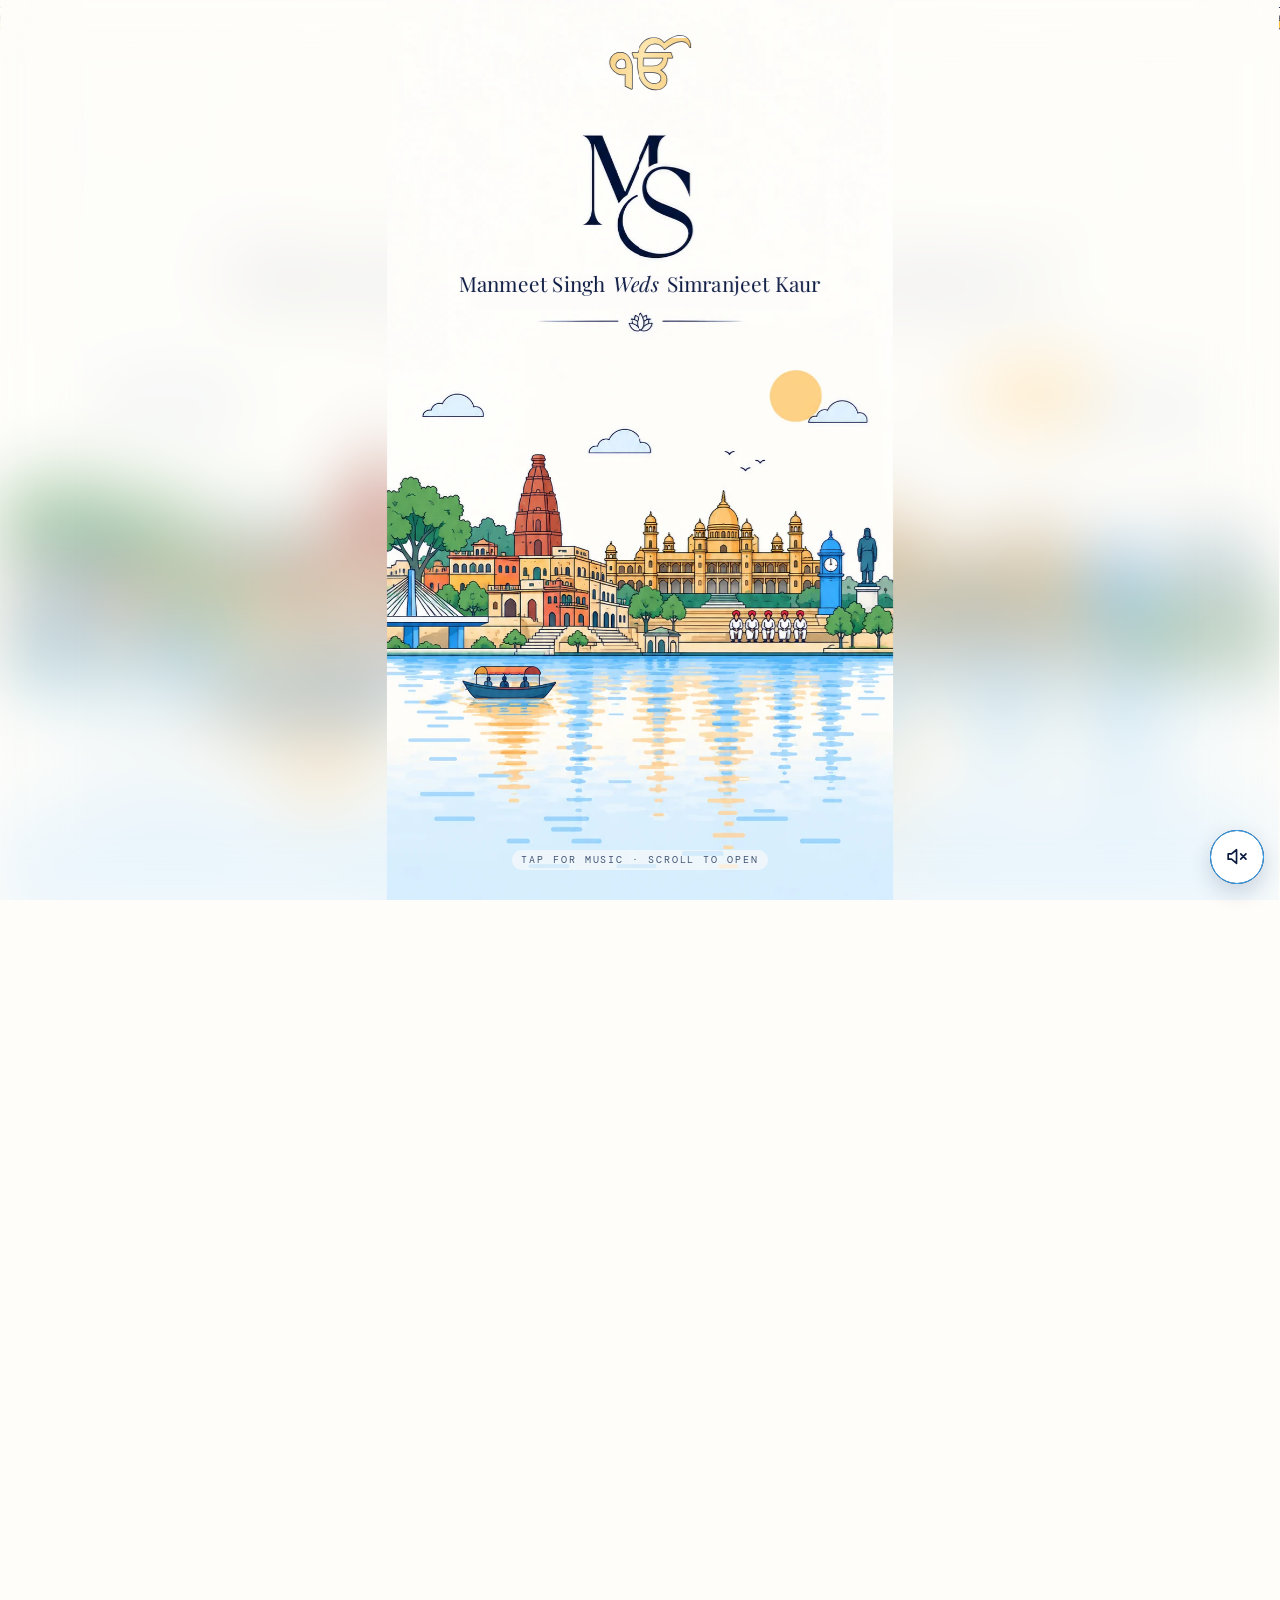
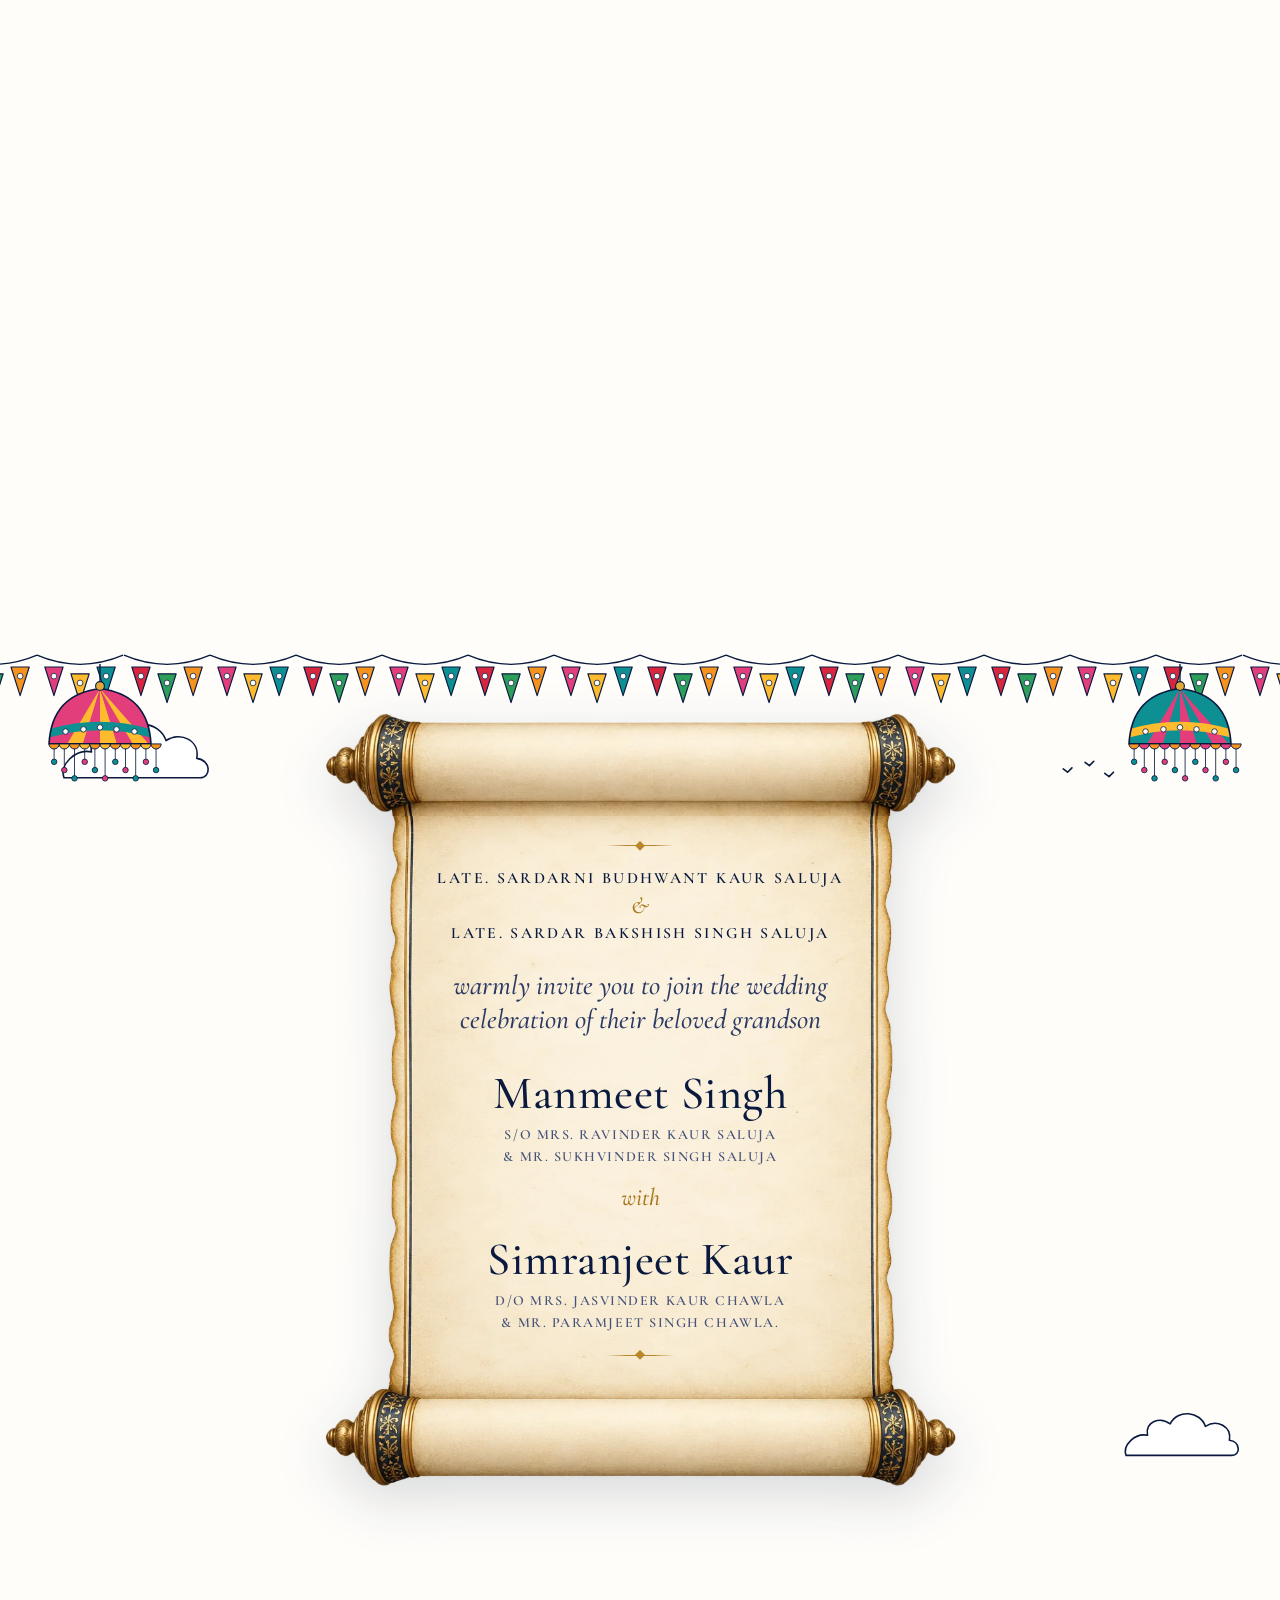
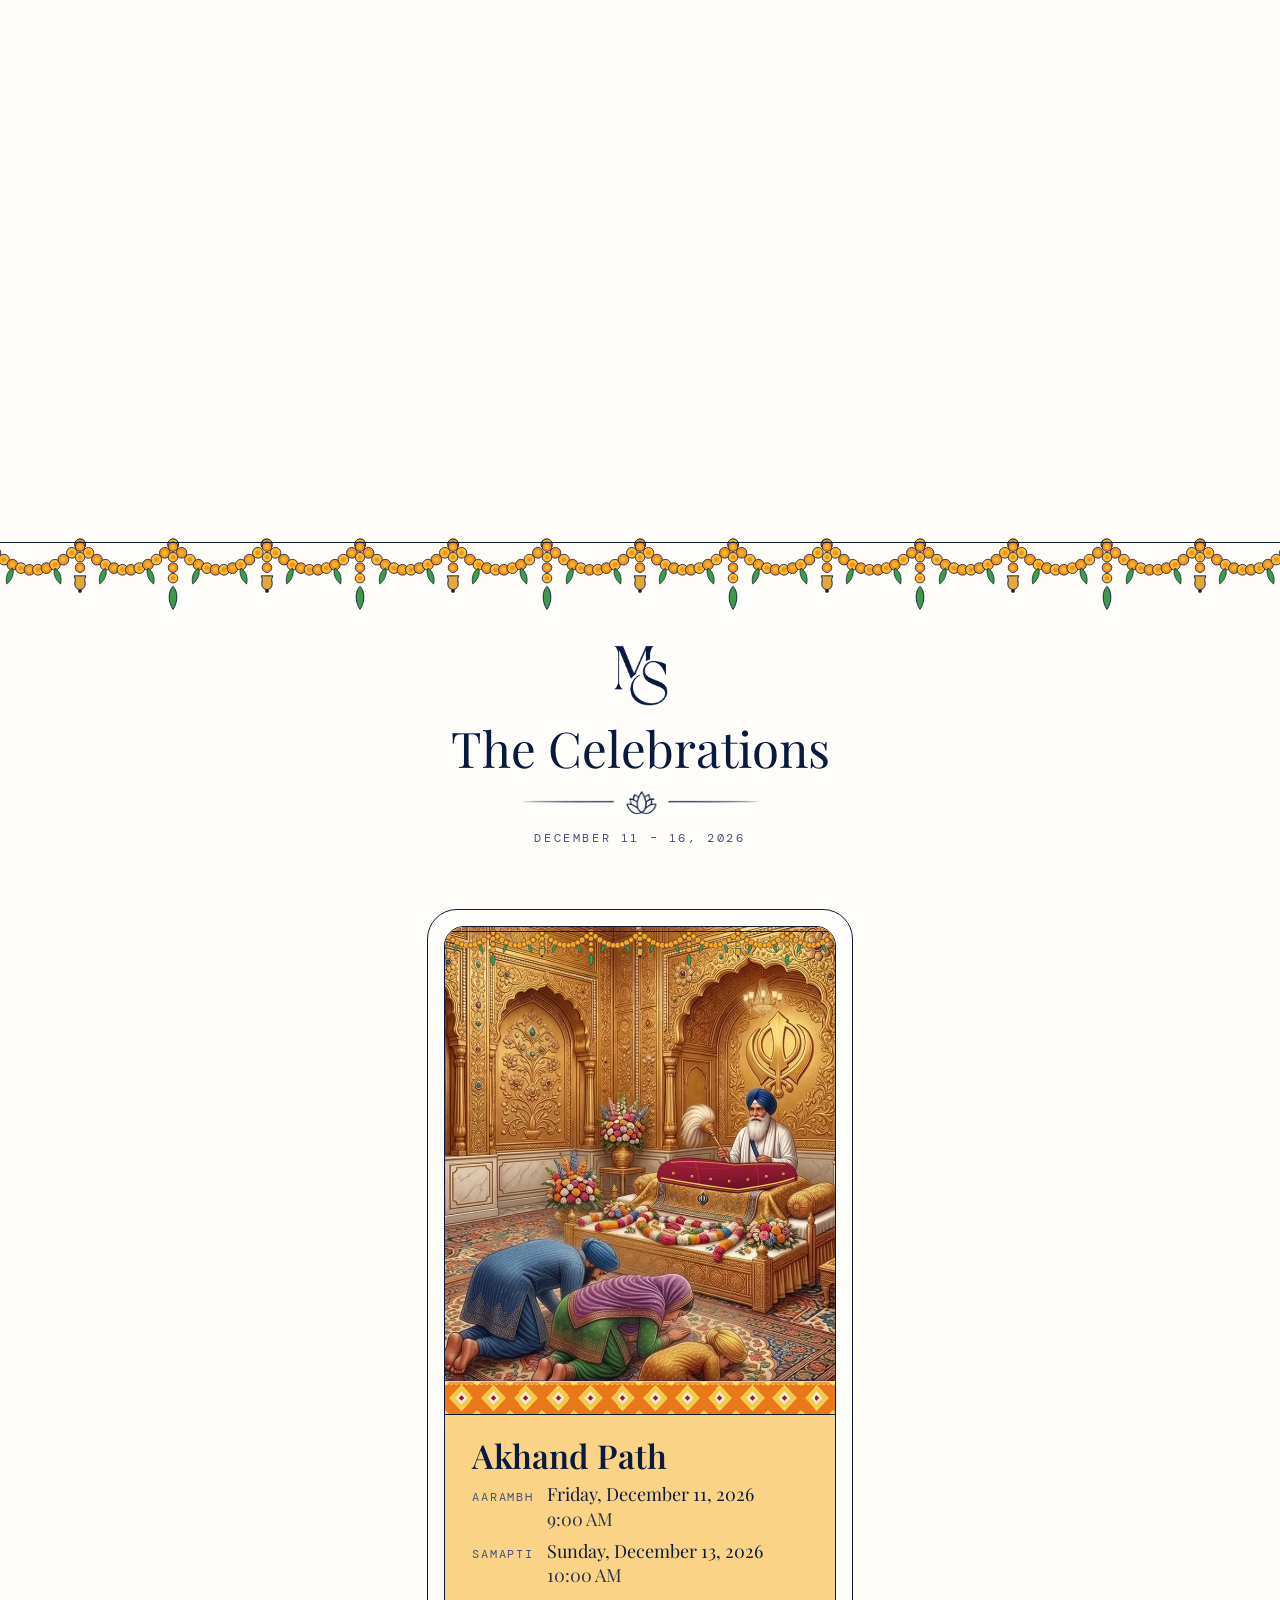
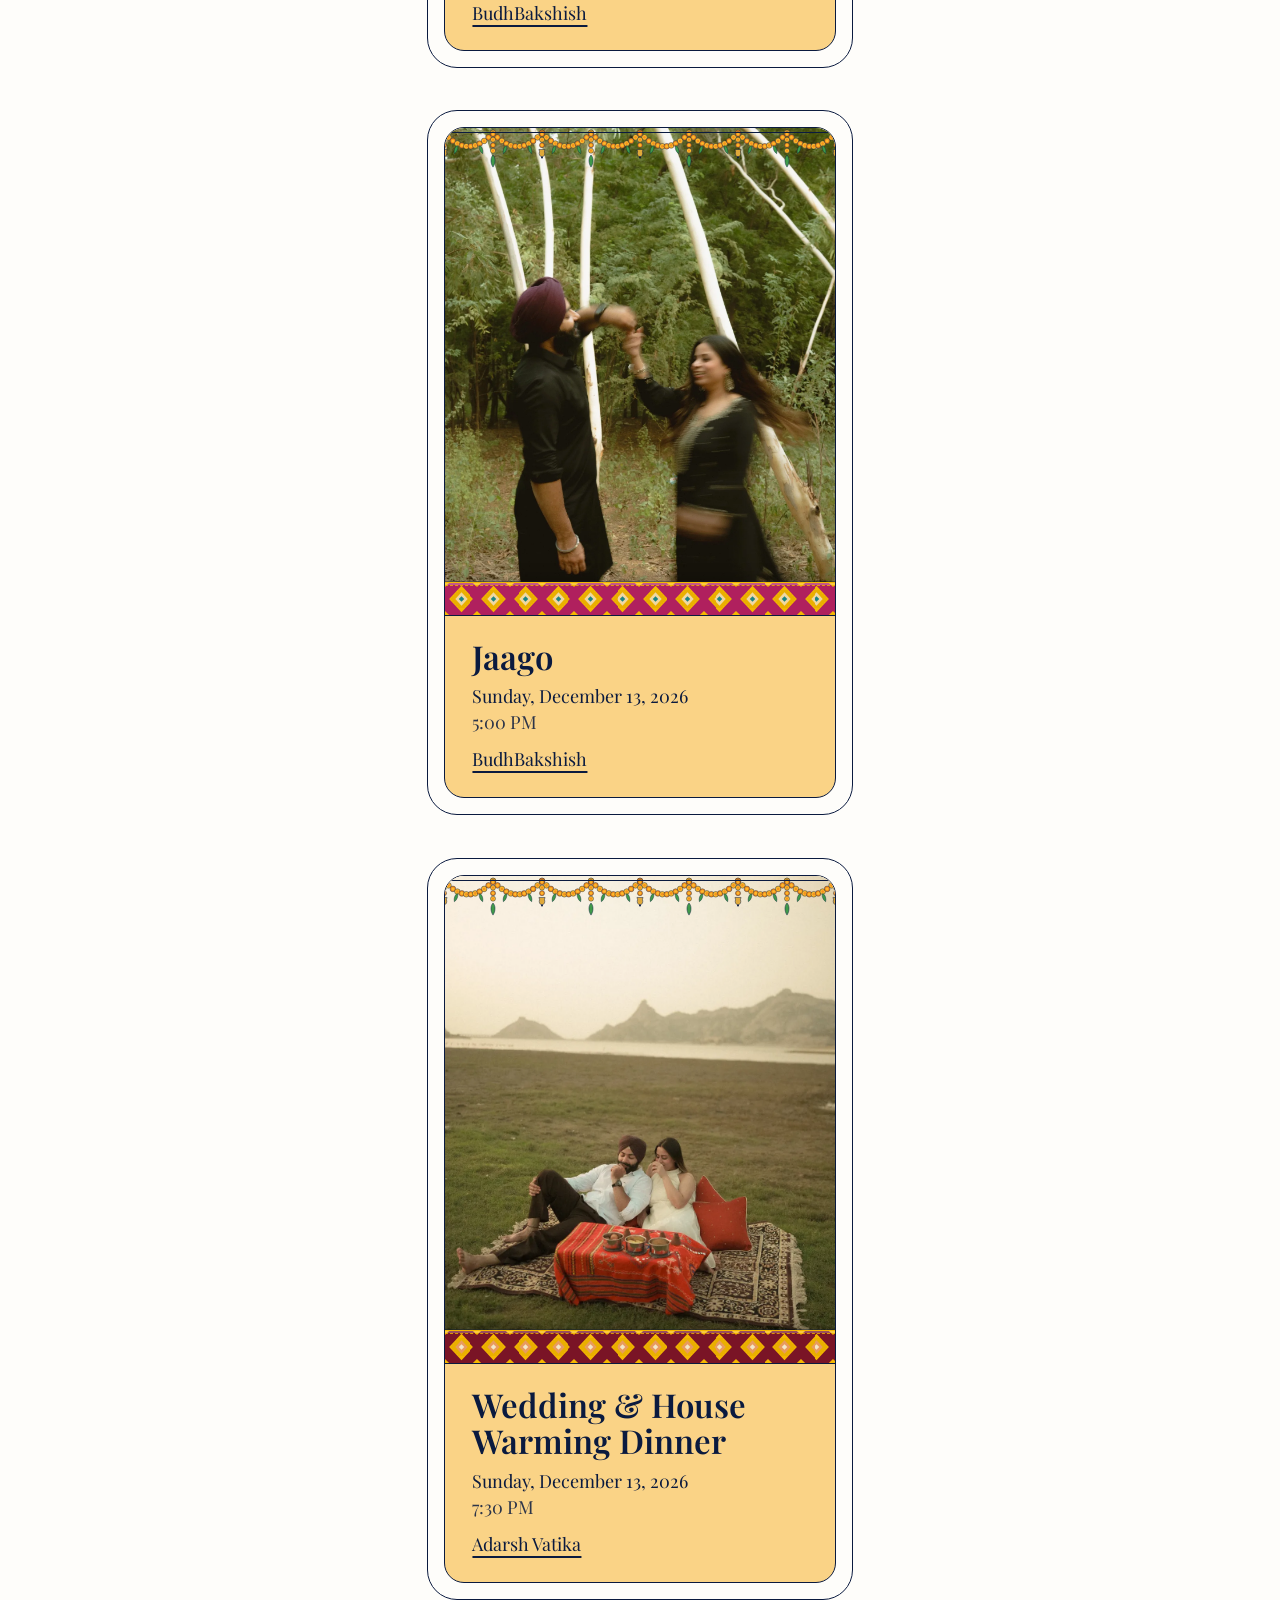
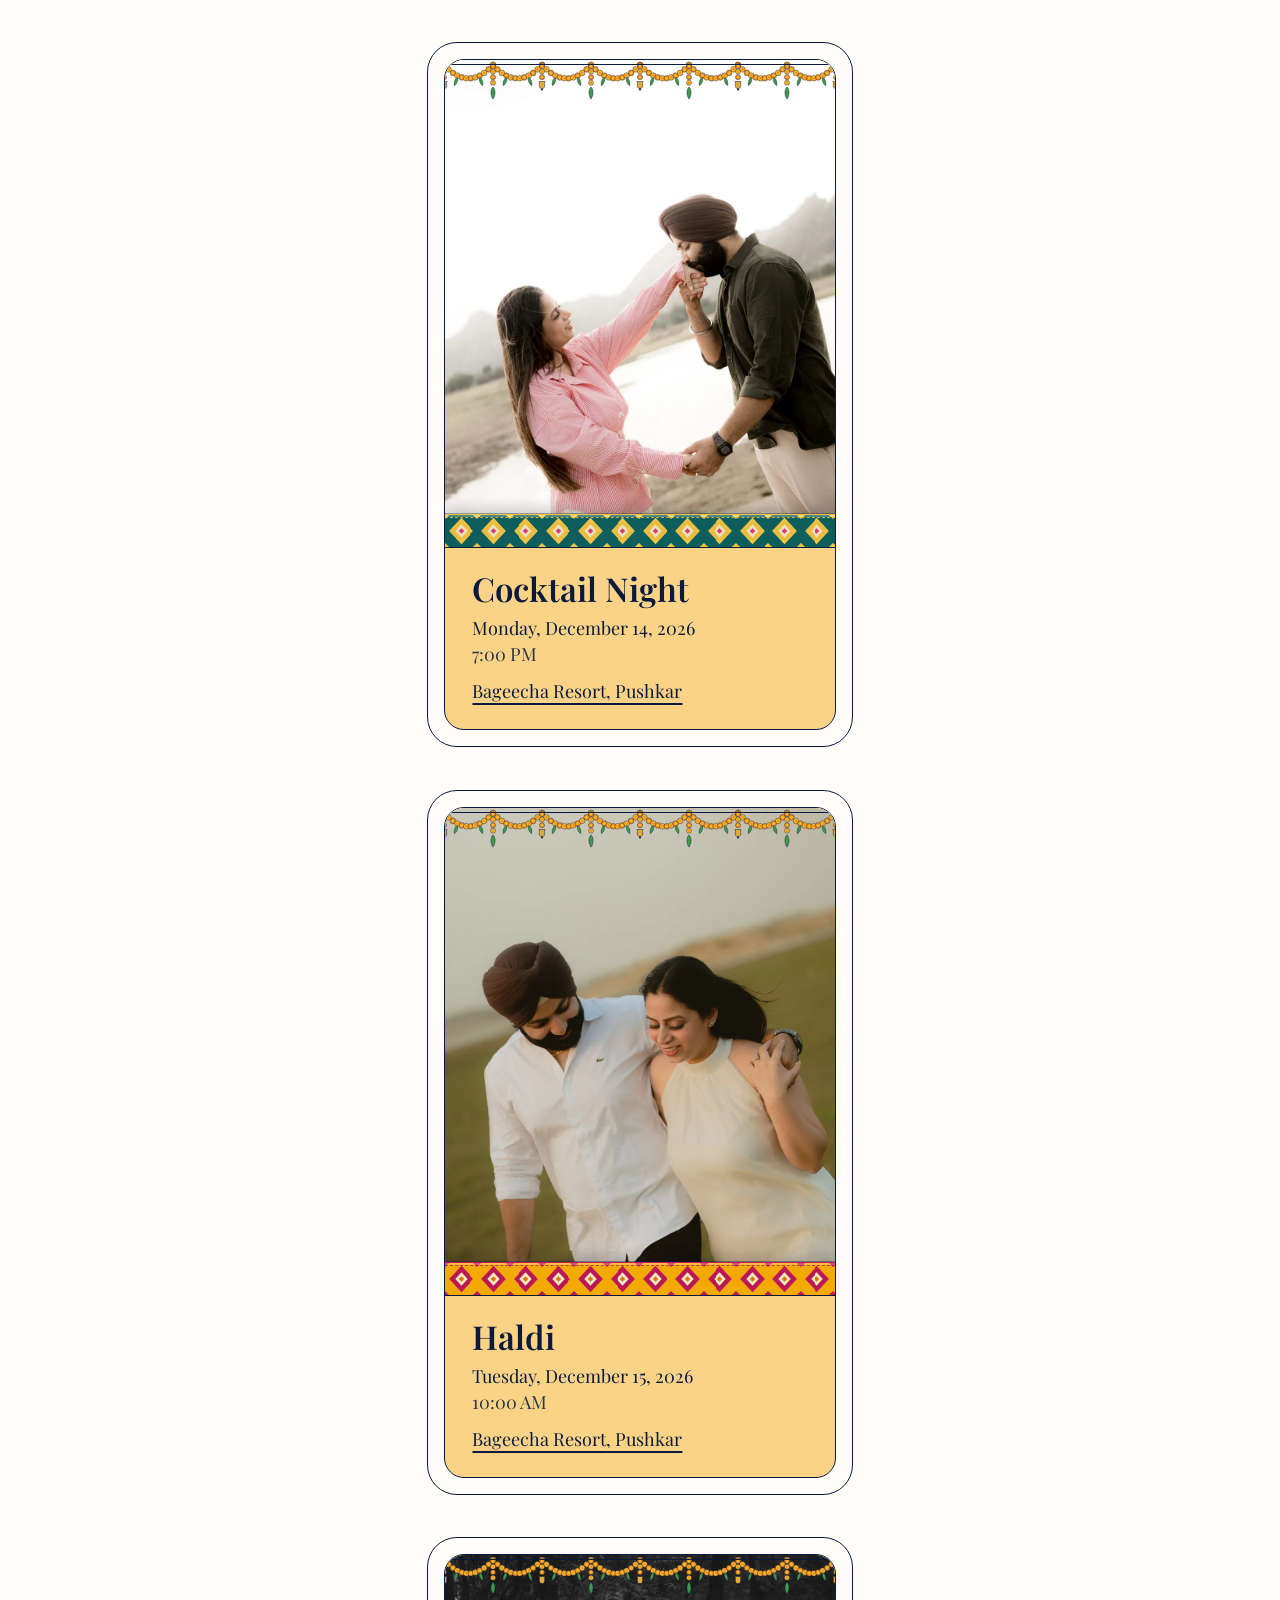
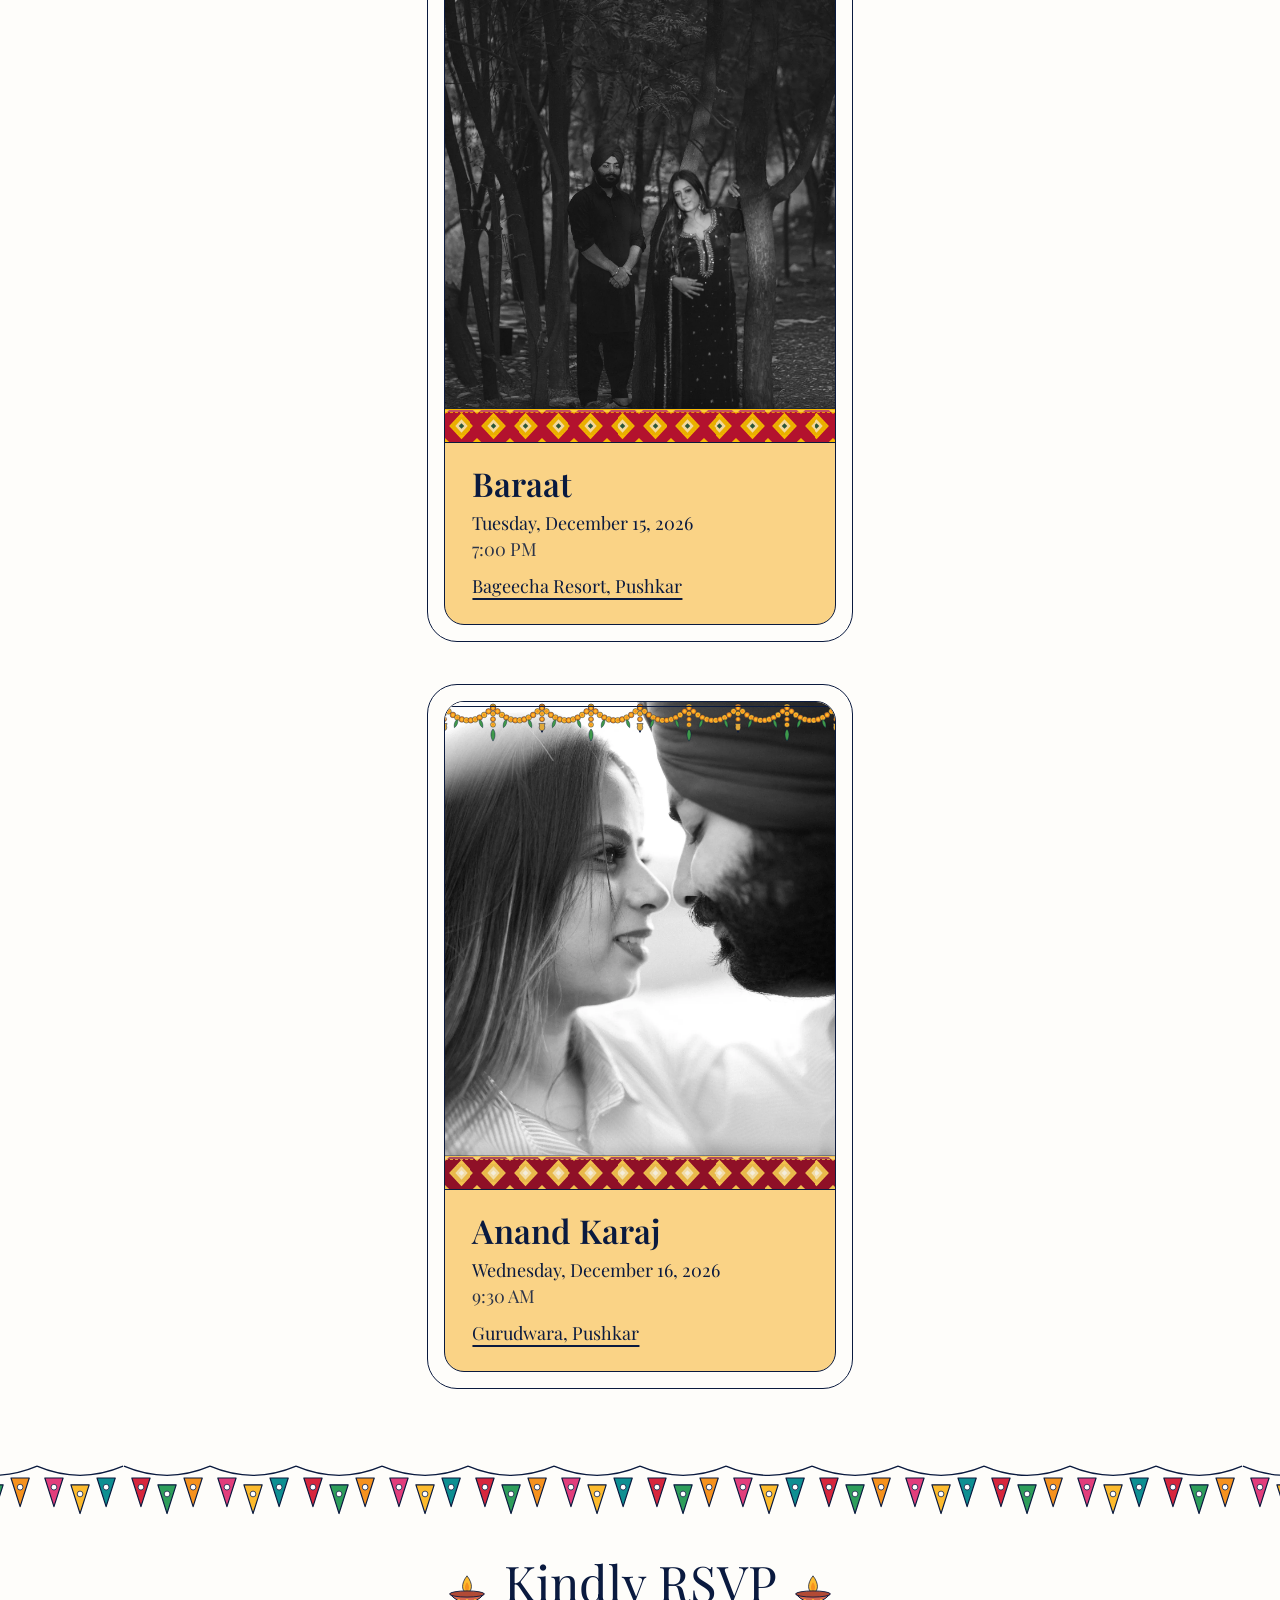
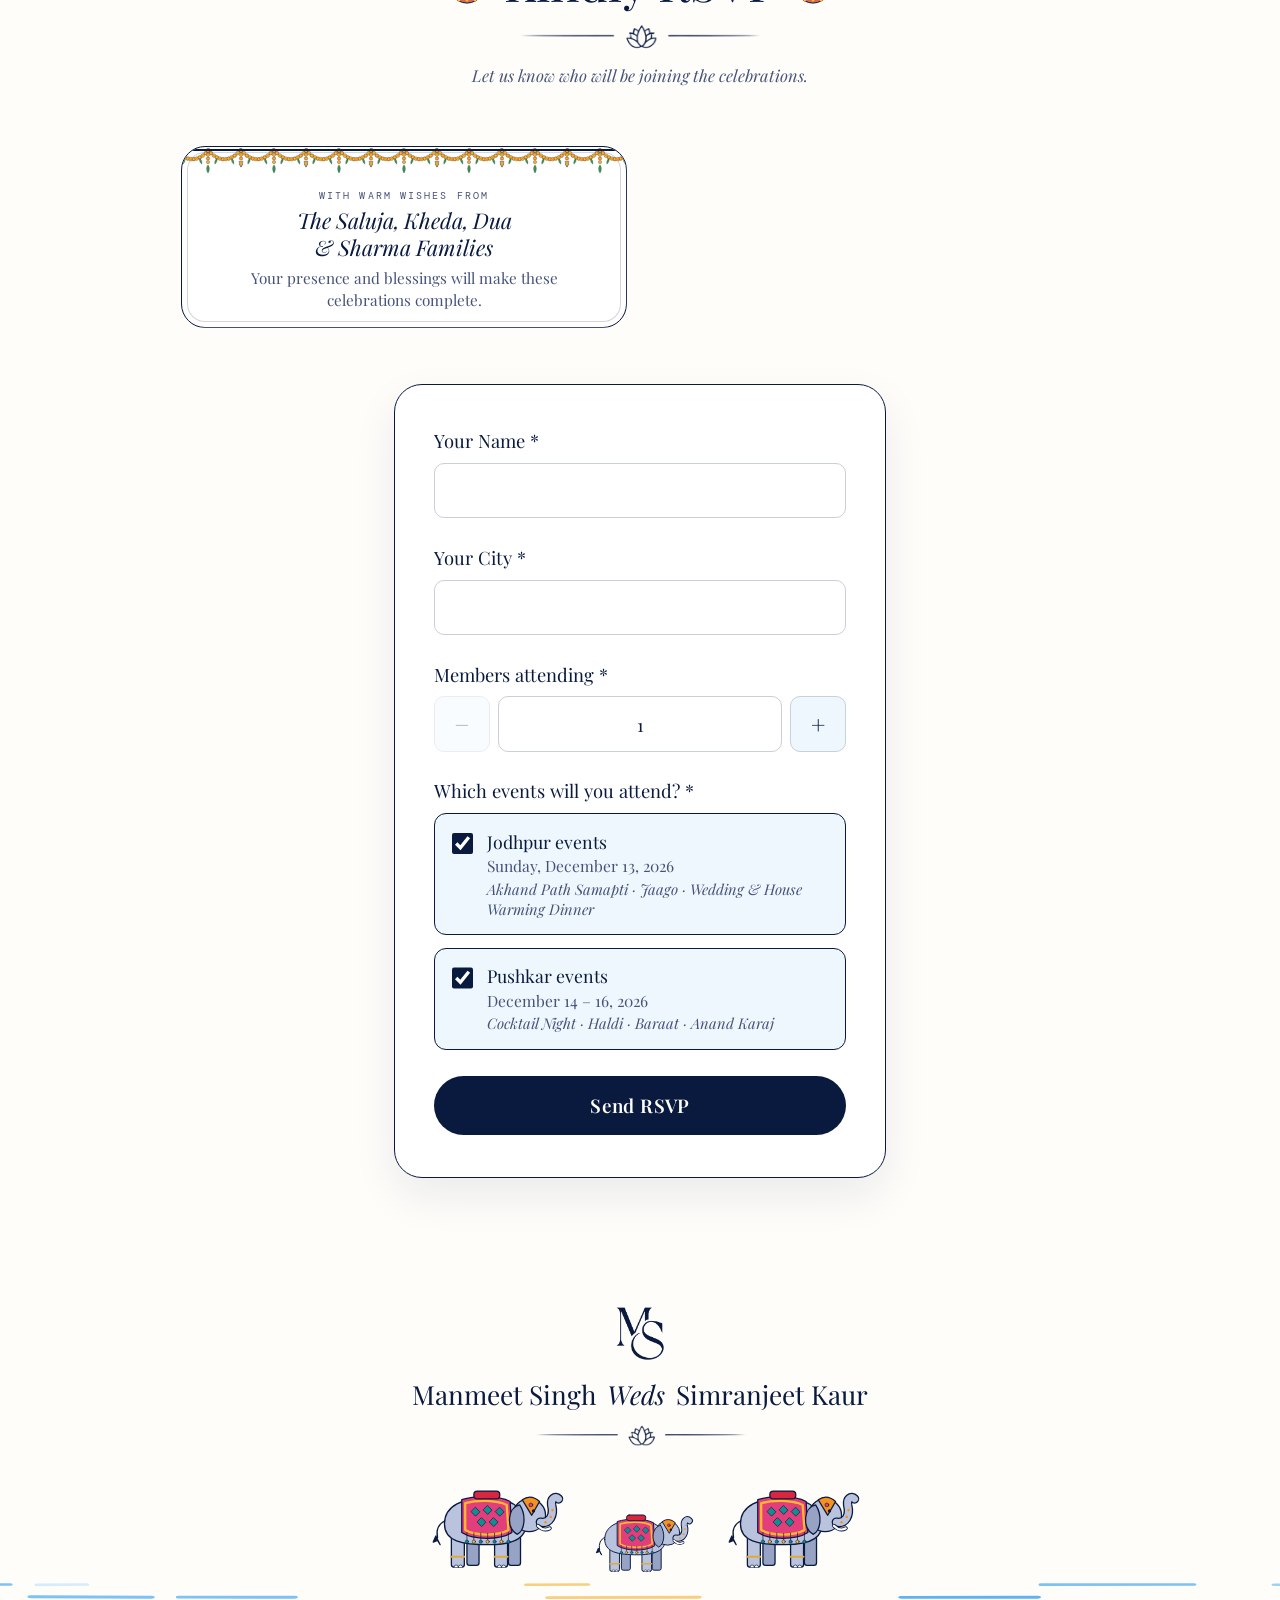
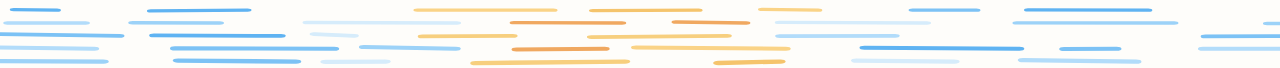
==== commit 951c90dc: "Add files via upload" ====
--- a/index.html
+++ b/index.html
@@ -10,8 +10,8 @@
     <meta property="og:title" content="Manmeet Singh weds Simranjeet Kaur" />
     <meta property="og:description" content="December 11–16, 2026 · You are warmly invited to the celebrations." />
     <meta property="og:url" content="https://designpavneet-gif.github.io/Wedding-Invite/" />
-    <meta property="og:image" content="https://designpavneet-gif.github.io/Wedding-Invite/wedding-preview.jpg?v=2" />
-    <meta property="og:image:secure_url" content="https://designpavneet-gif.github.io/Wedding-Invite/wedding-preview.jpg?v=2" />
+    <meta property="og:image" content="https://designpavneet-gif.github.io/Wedding-Invite/og-image.jpg?v=2" />
+    <meta property="og:image:secure_url" content="https://designpavneet-gif.github.io/Wedding-Invite/og-image.jpg?v=2" />
     <meta property="og:image:type" content="image/jpeg" />
     <meta property="og:image:width" content="1200" />
     <meta property="og:image:height" content="630" />
@@ -20,7 +20,7 @@
     <meta name="twitter:card" content="summary_large_image" />
     <meta name="twitter:title" content="Manmeet Singh weds Simranjeet Kaur" />
     <meta name="twitter:description" content="December 11–16, 2026 · You are warmly invited to the celebrations." />
-    <meta name="twitter:image" content="https://designpavneet-gif.github.io/Wedding-Invite/wedding-preview.jpg?v=2" />
+    <meta name="twitter:image" content="https://designpavneet-gif.github.io/Wedding-Invite/og-image.jpg?v=2" />
     <meta name="twitter:image:alt" content="Manmeet Singh weds Simranjeet Kaur" />
     <link rel="icon" href="data:image/svg+xml,<svg xmlns='http://www.w3.org/2000/svg' viewBox='0 0 100 100'><text y='.9em' font-size='90'>🪷</text></svg>" />
     <title>Manmeet Singh weds Simranjeet Kaur</title>
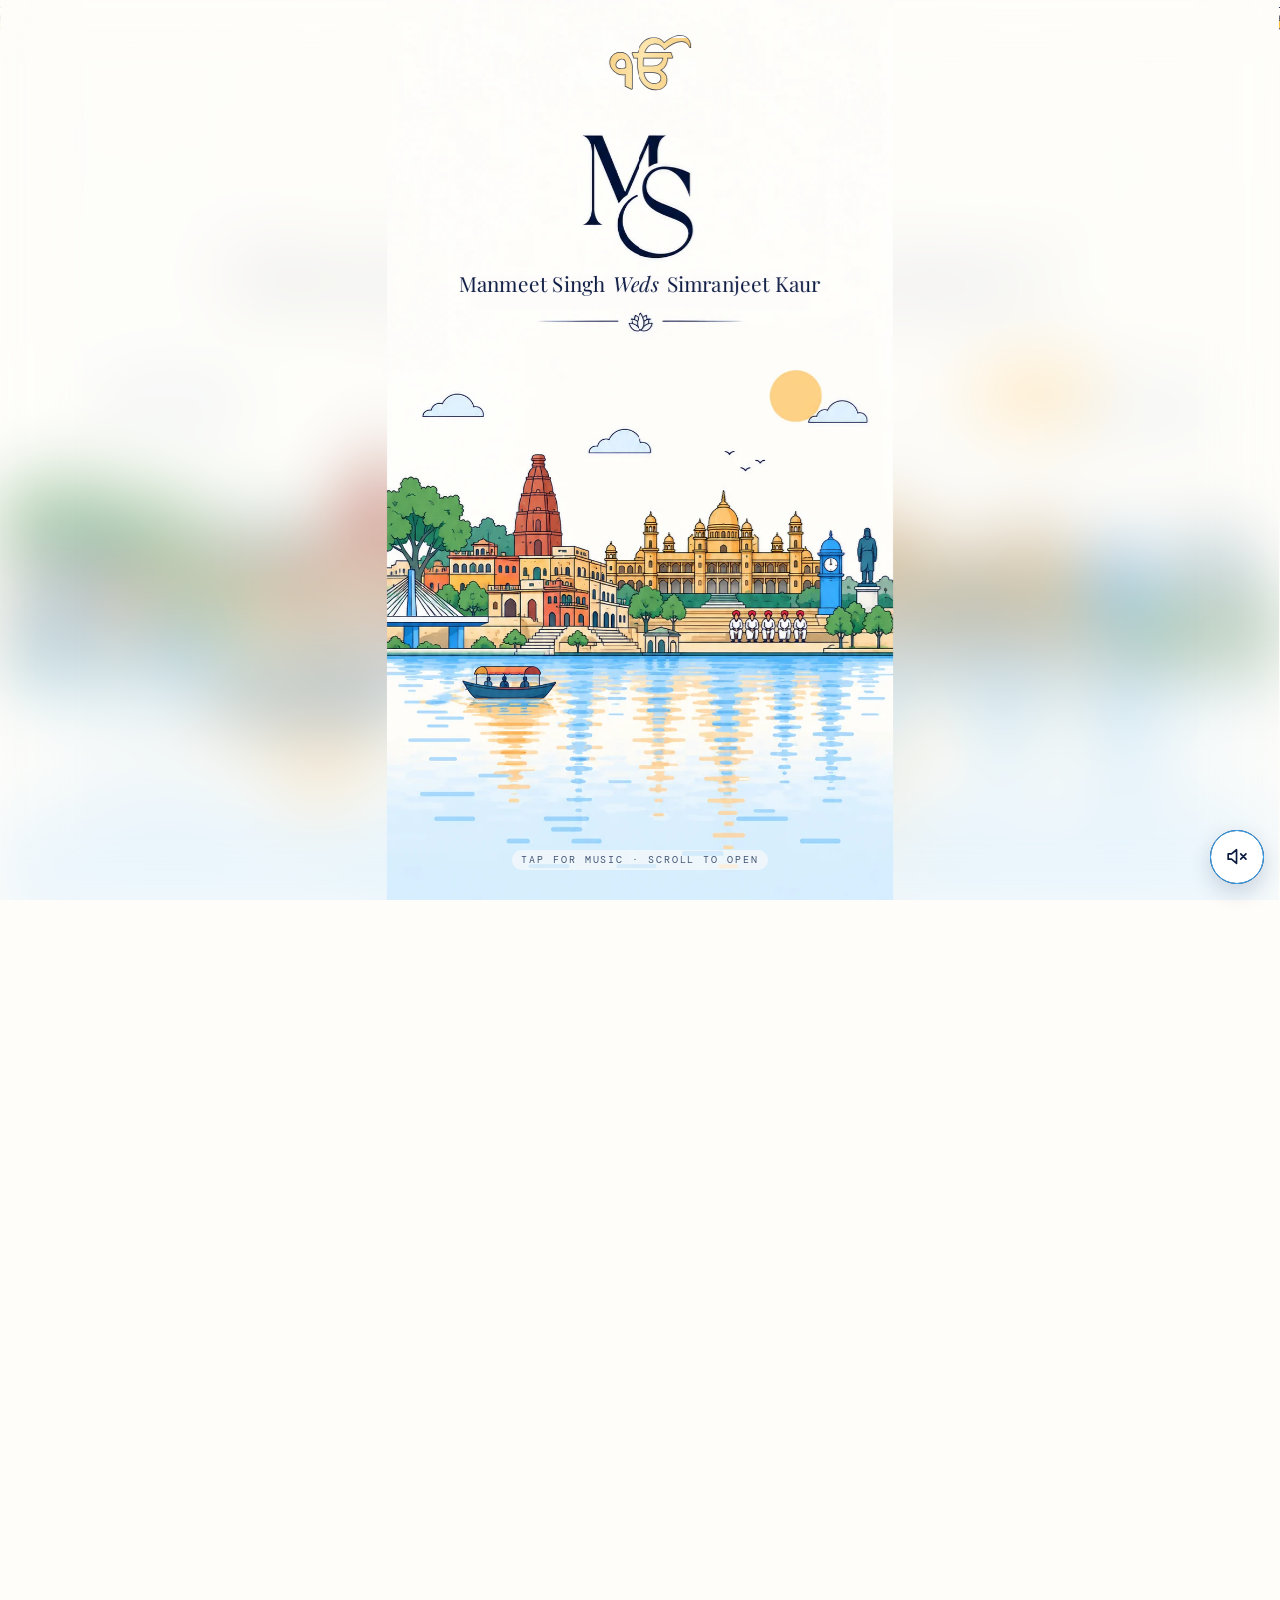
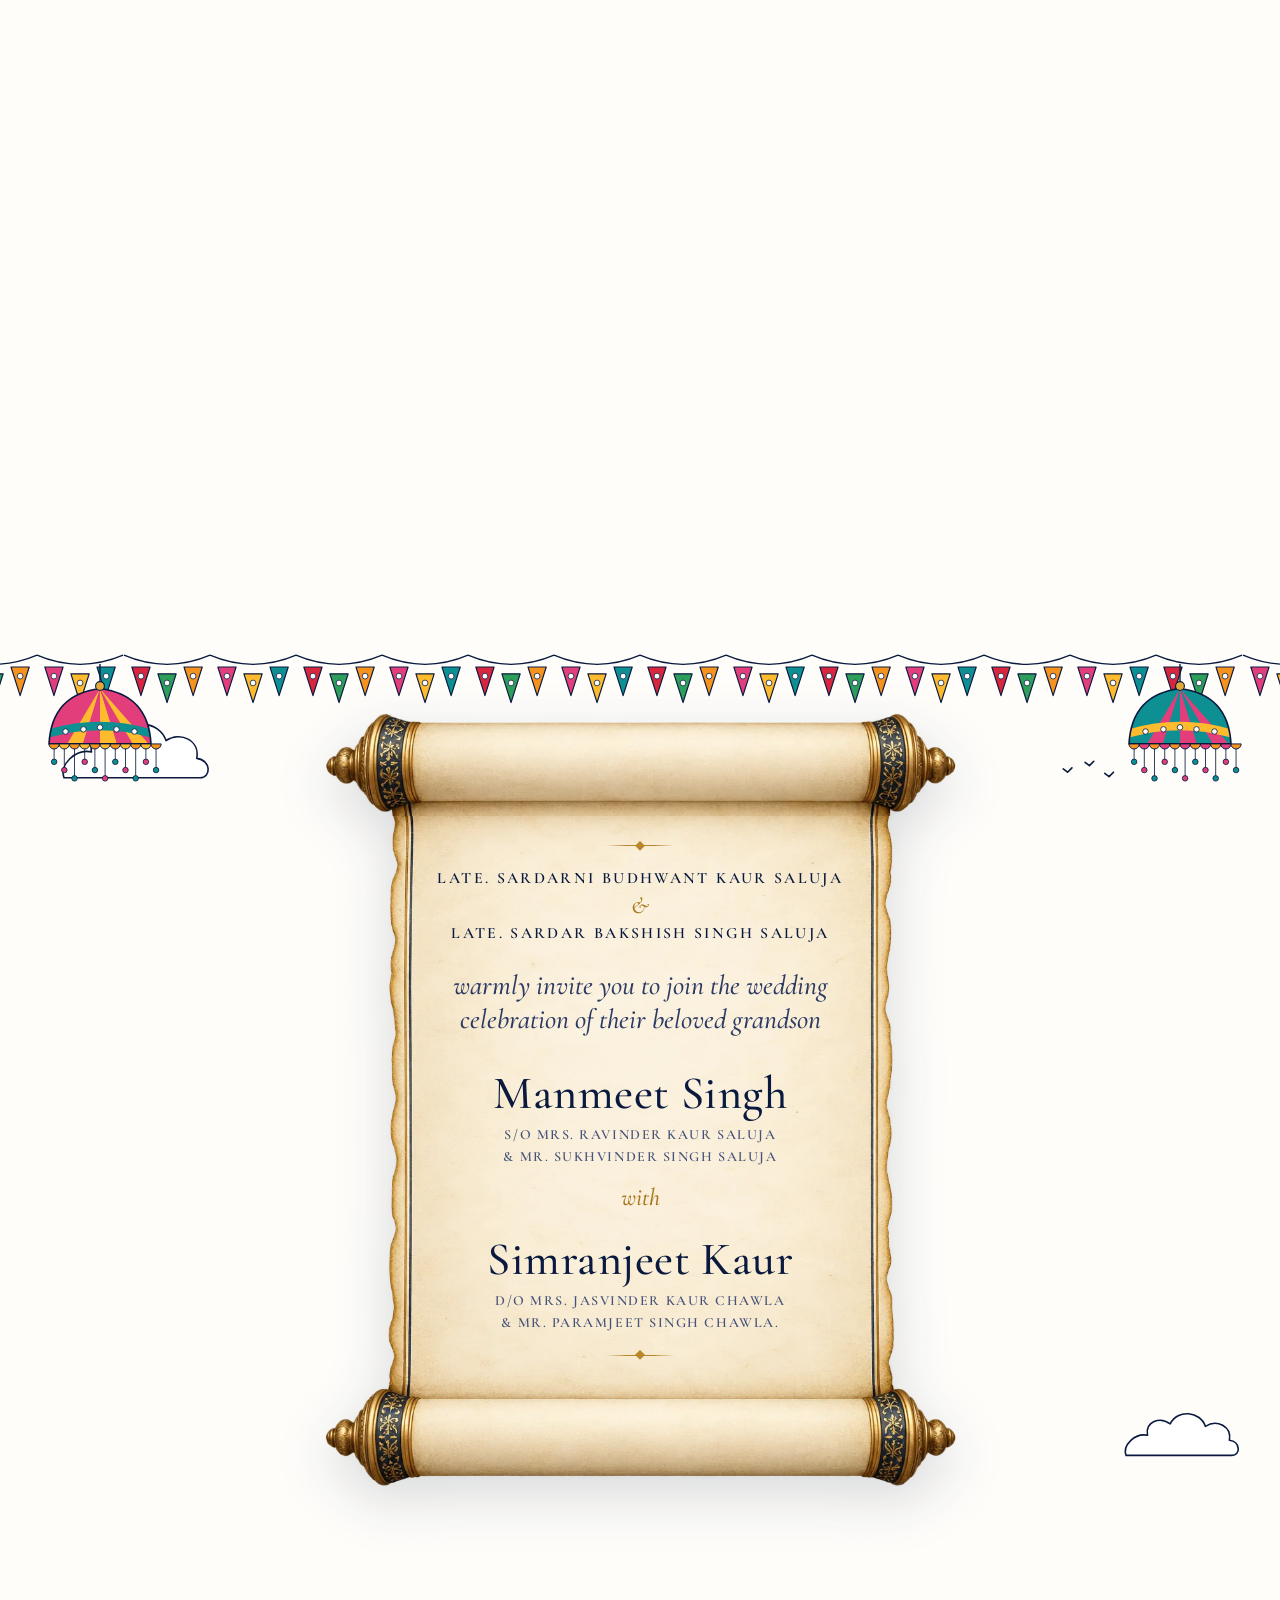
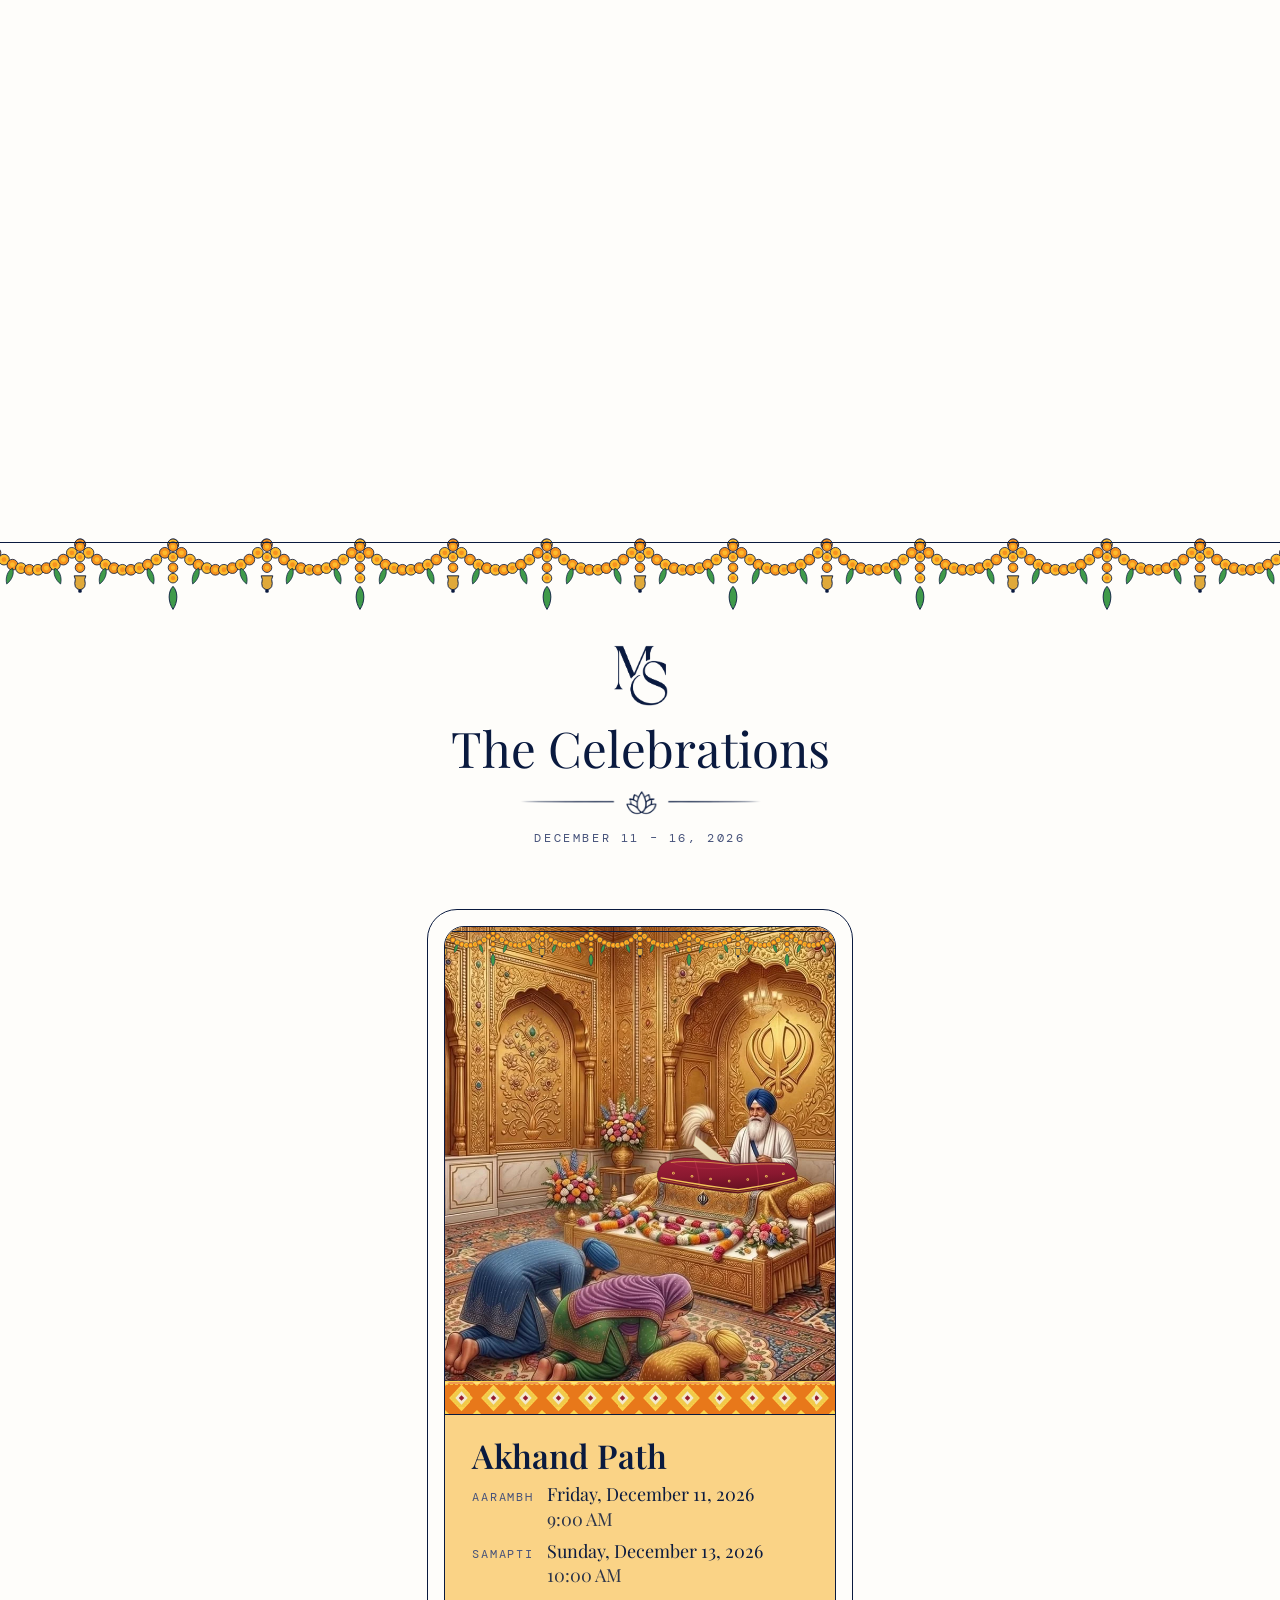
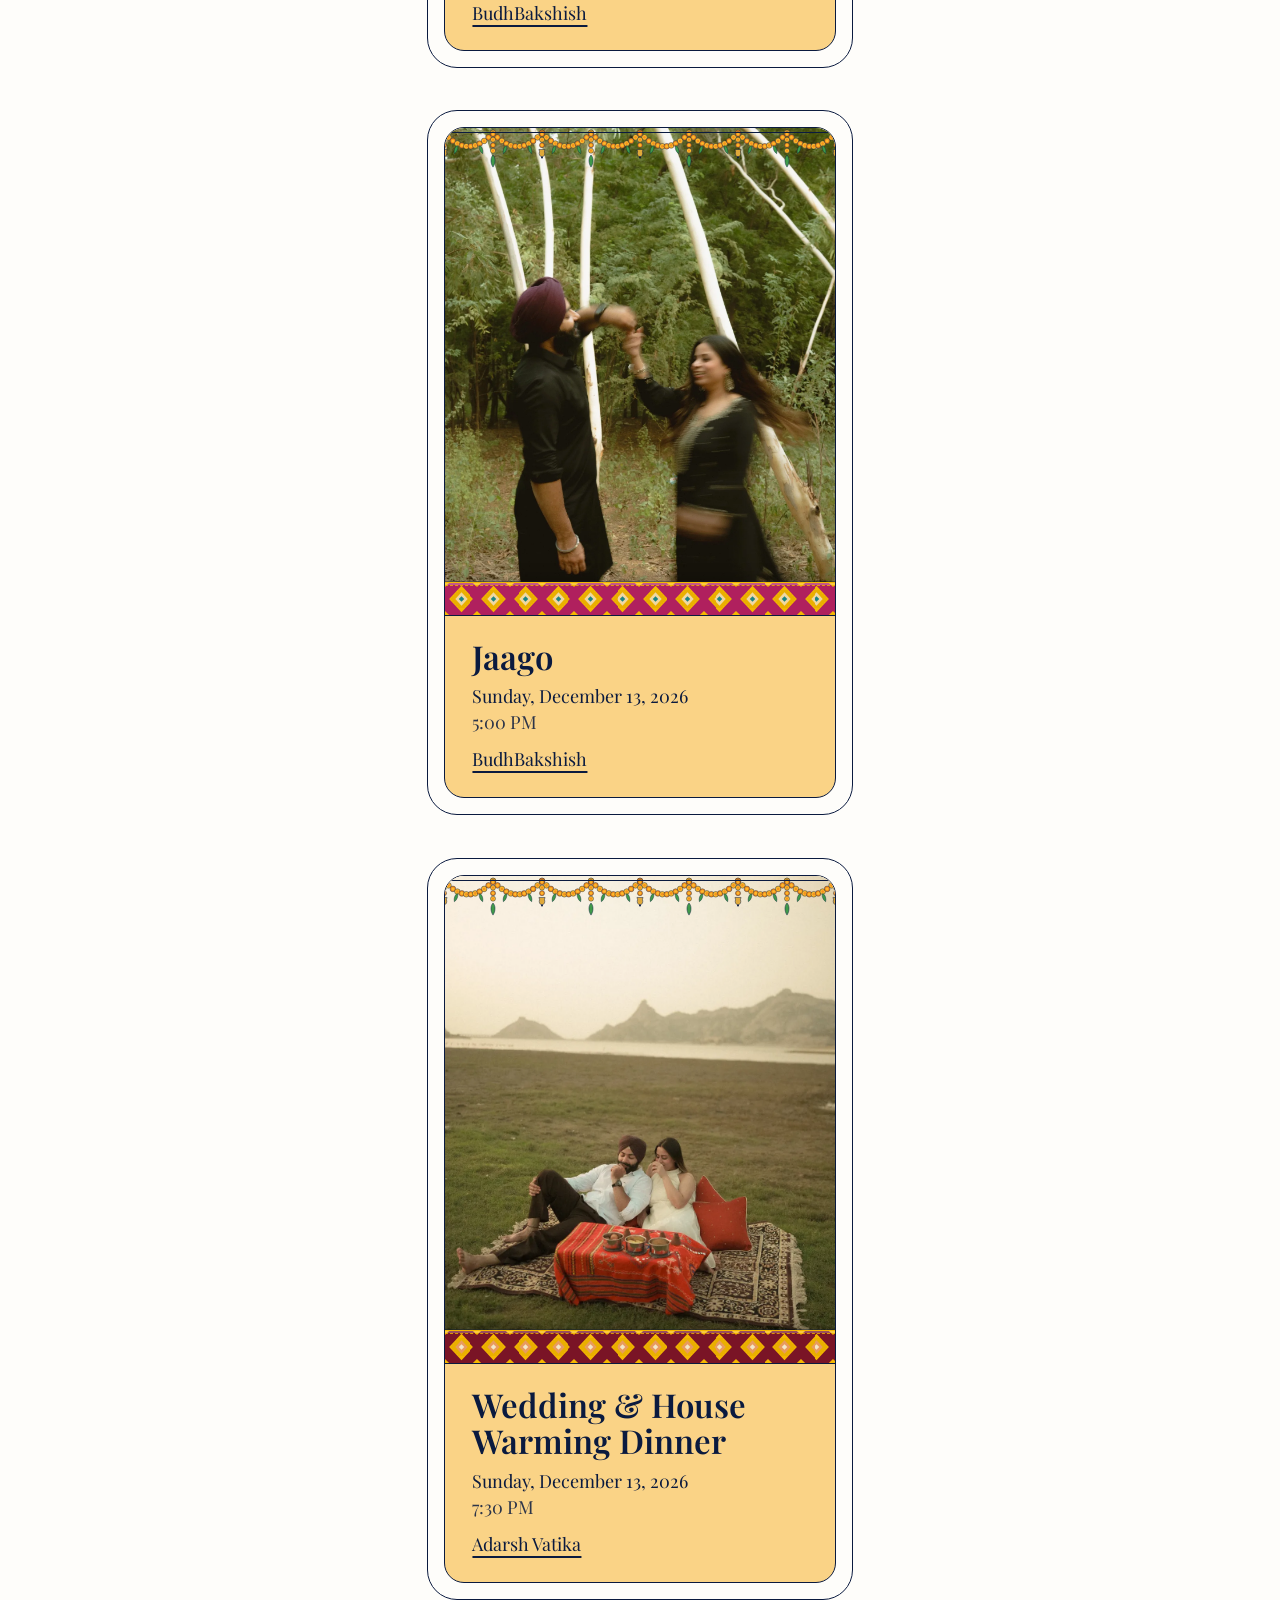
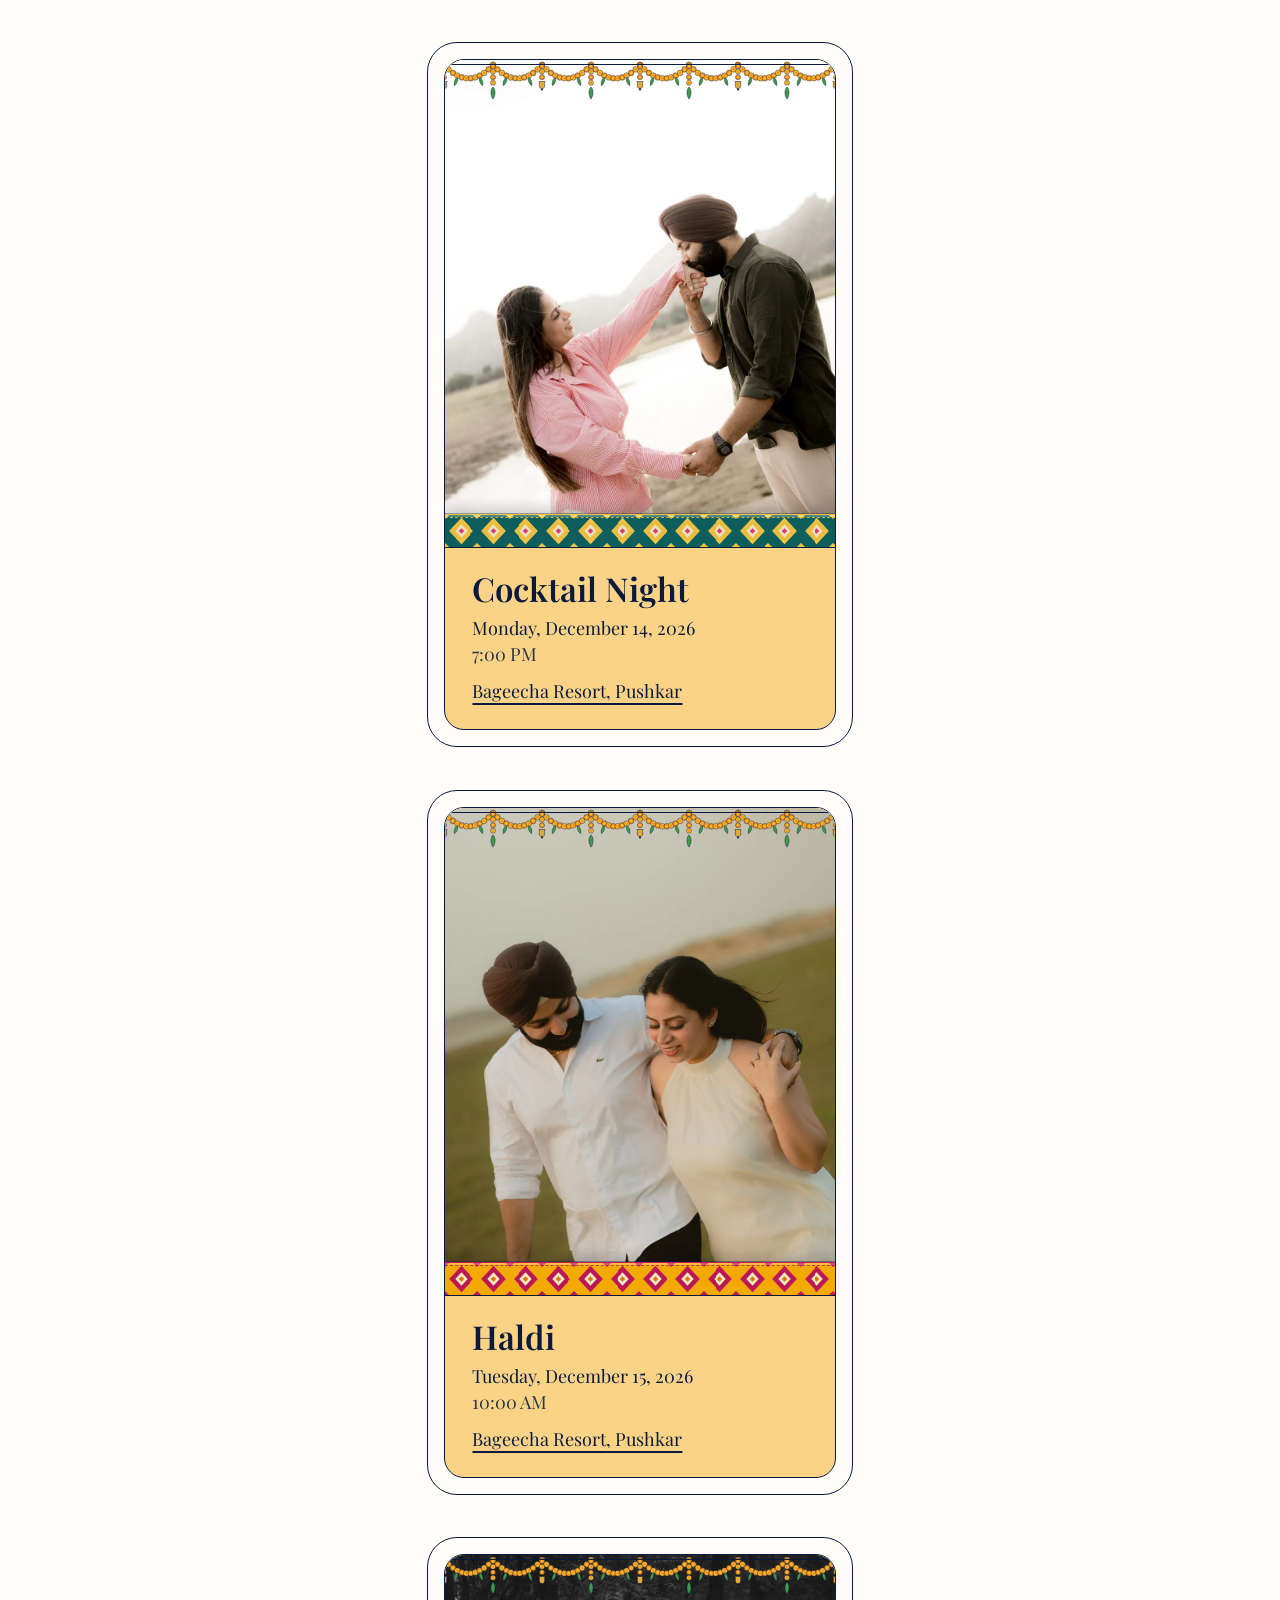
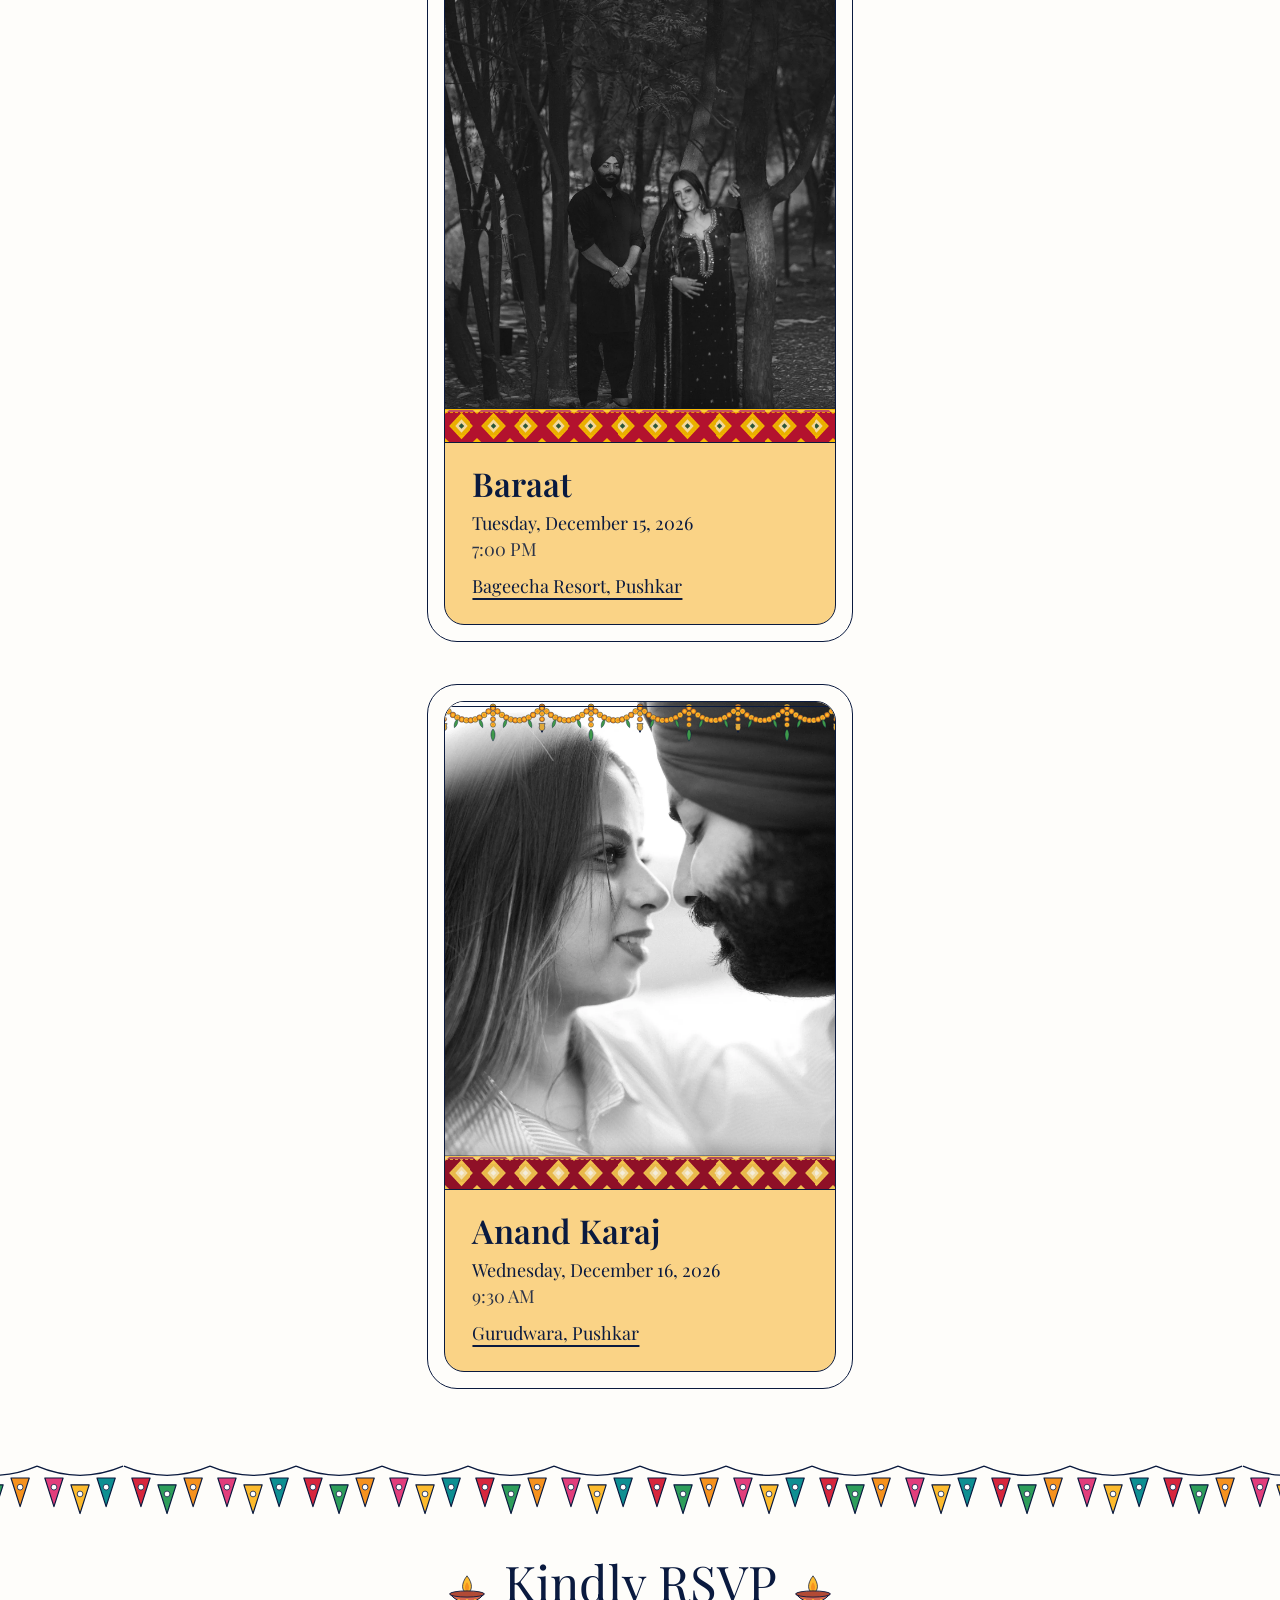
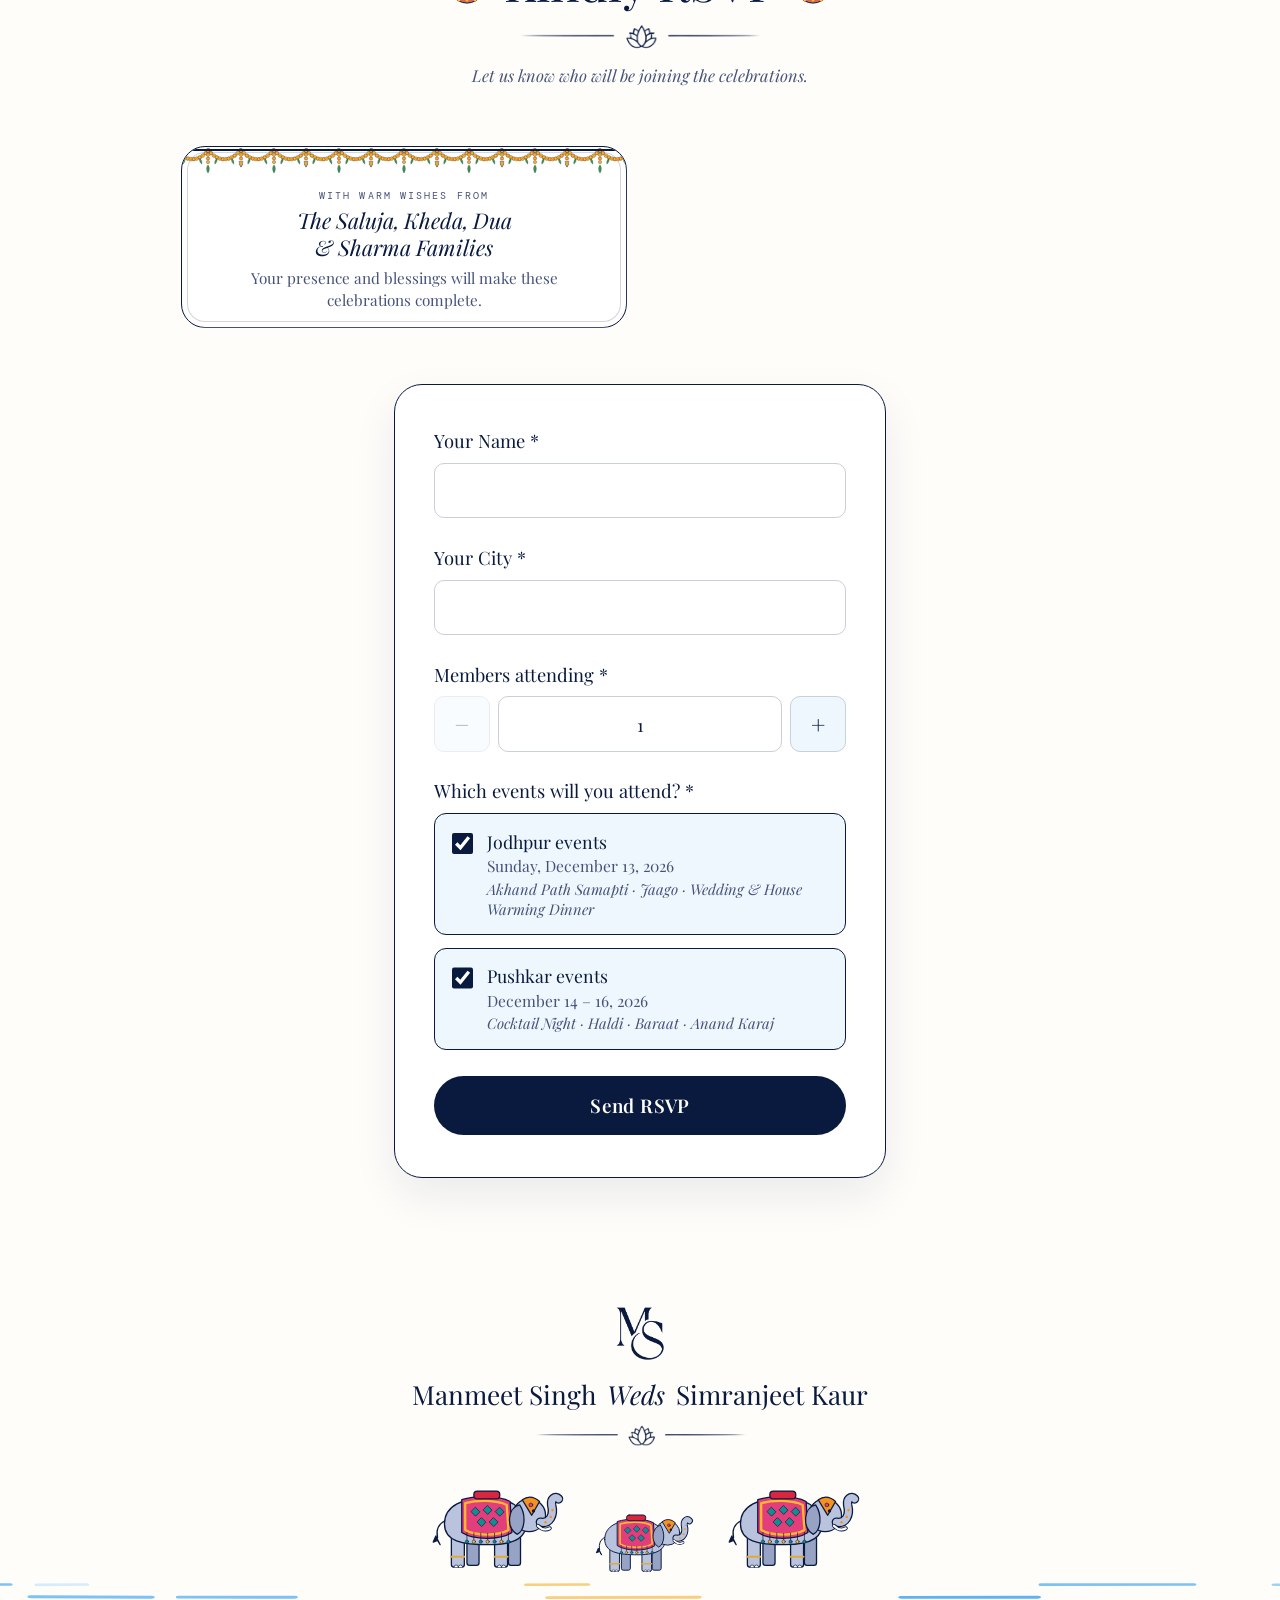
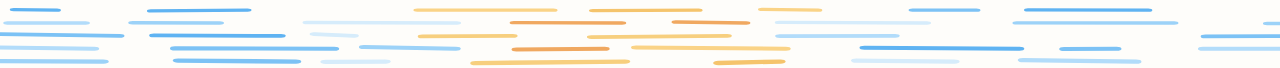
==== commit 1c52f0a4: "Add files via upload" ====
(no text change in the page or its own stylesheets)
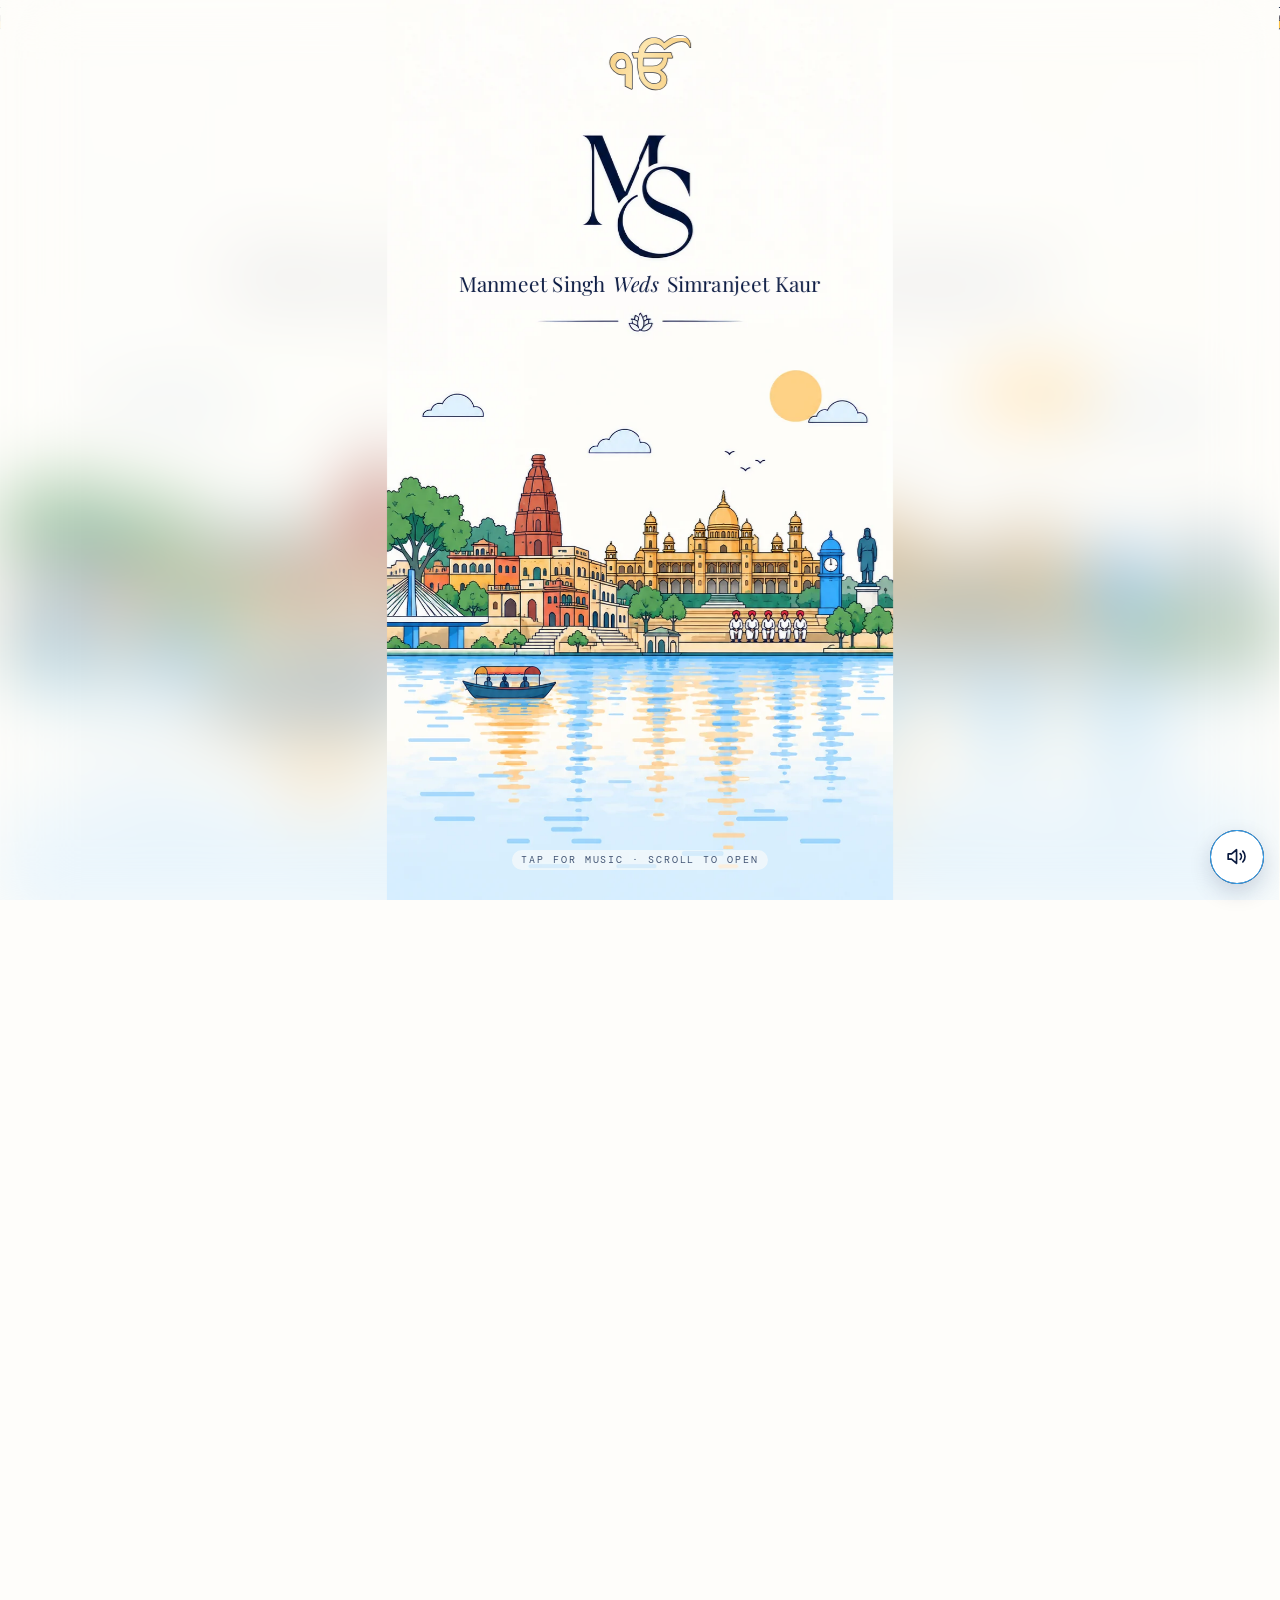
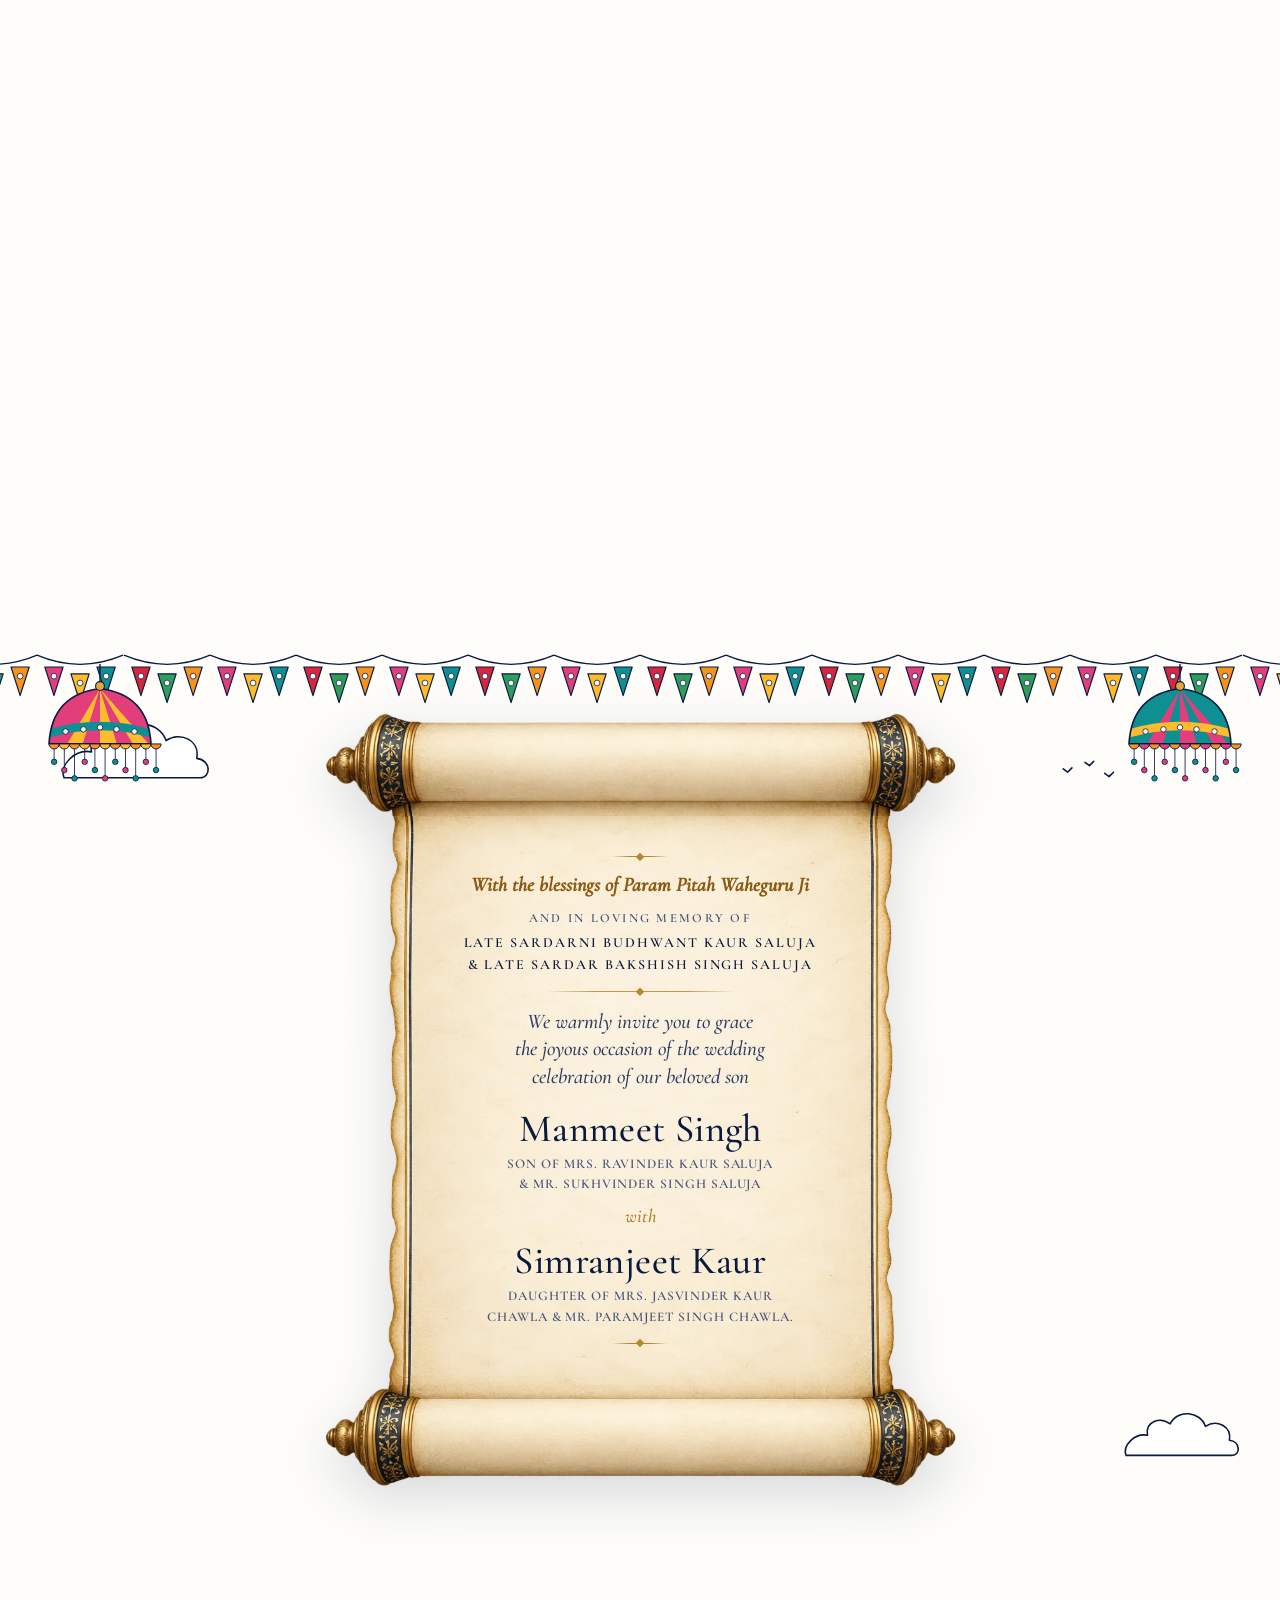
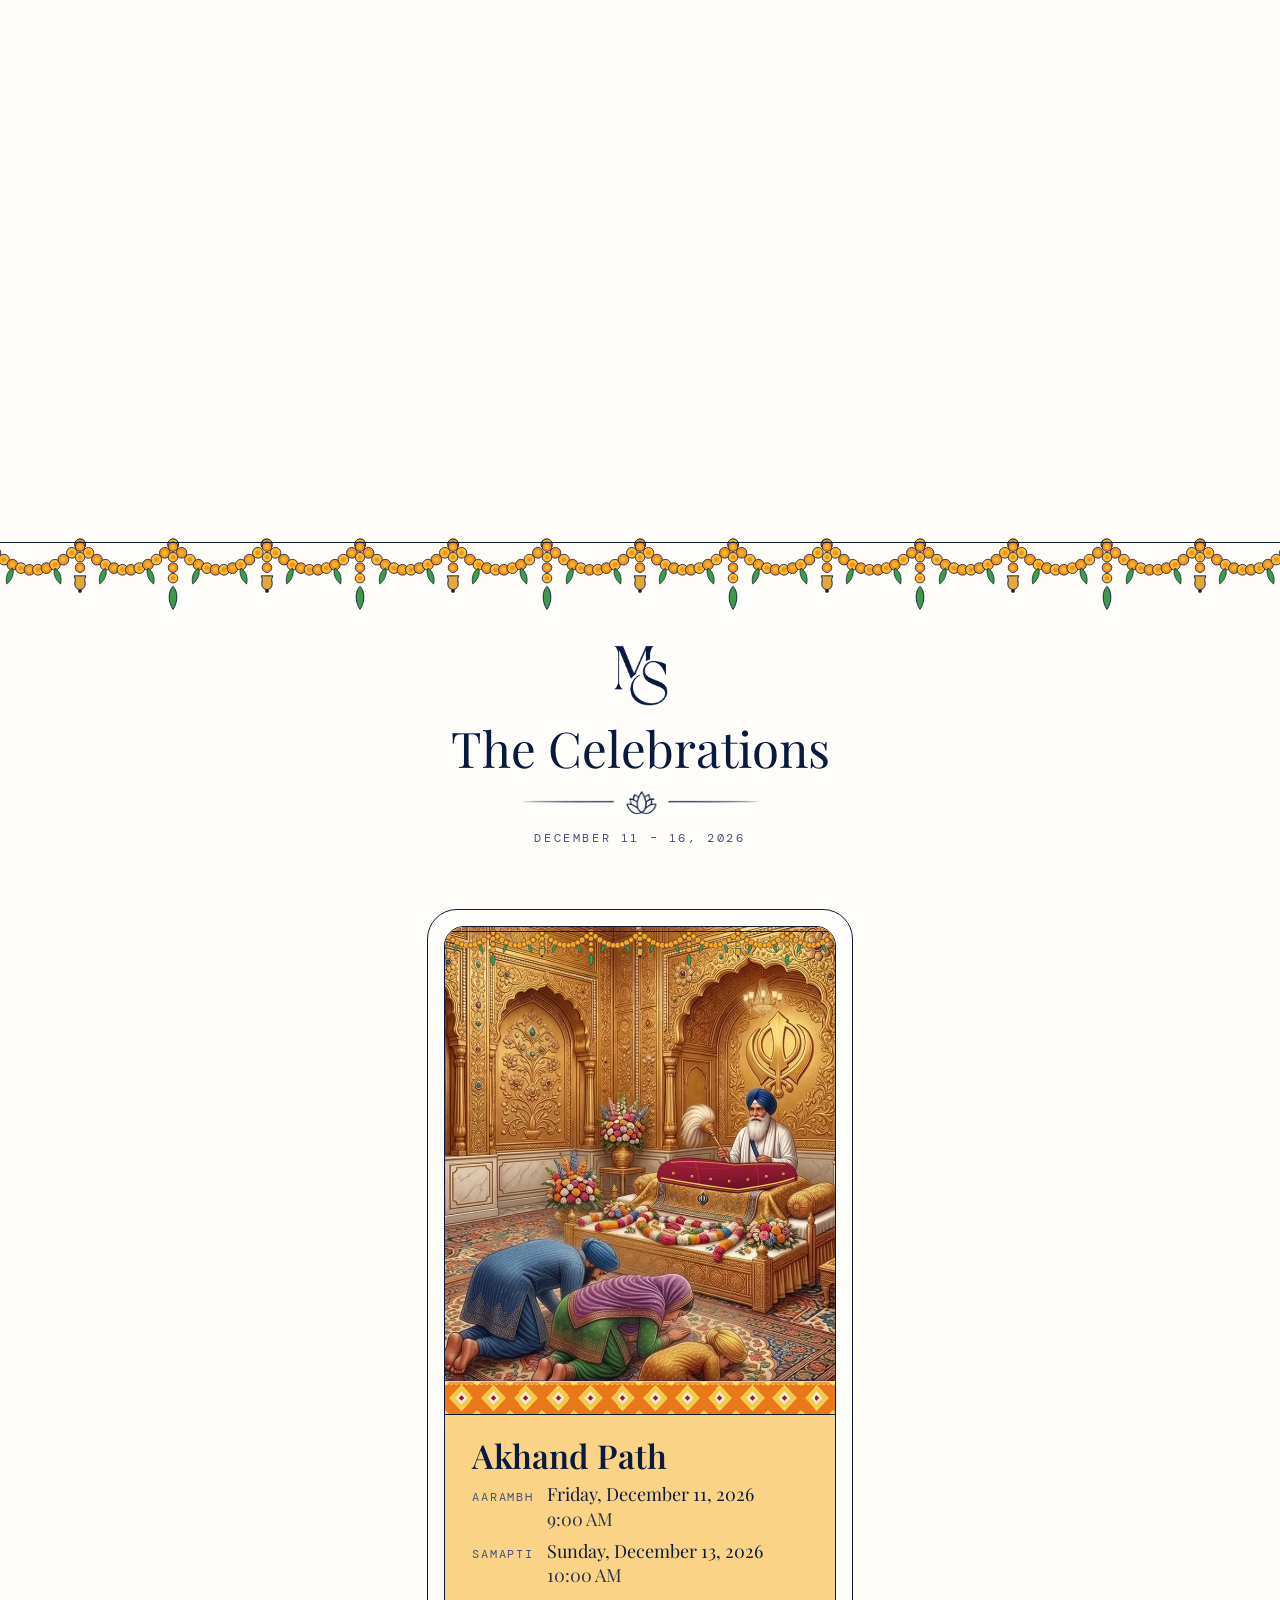
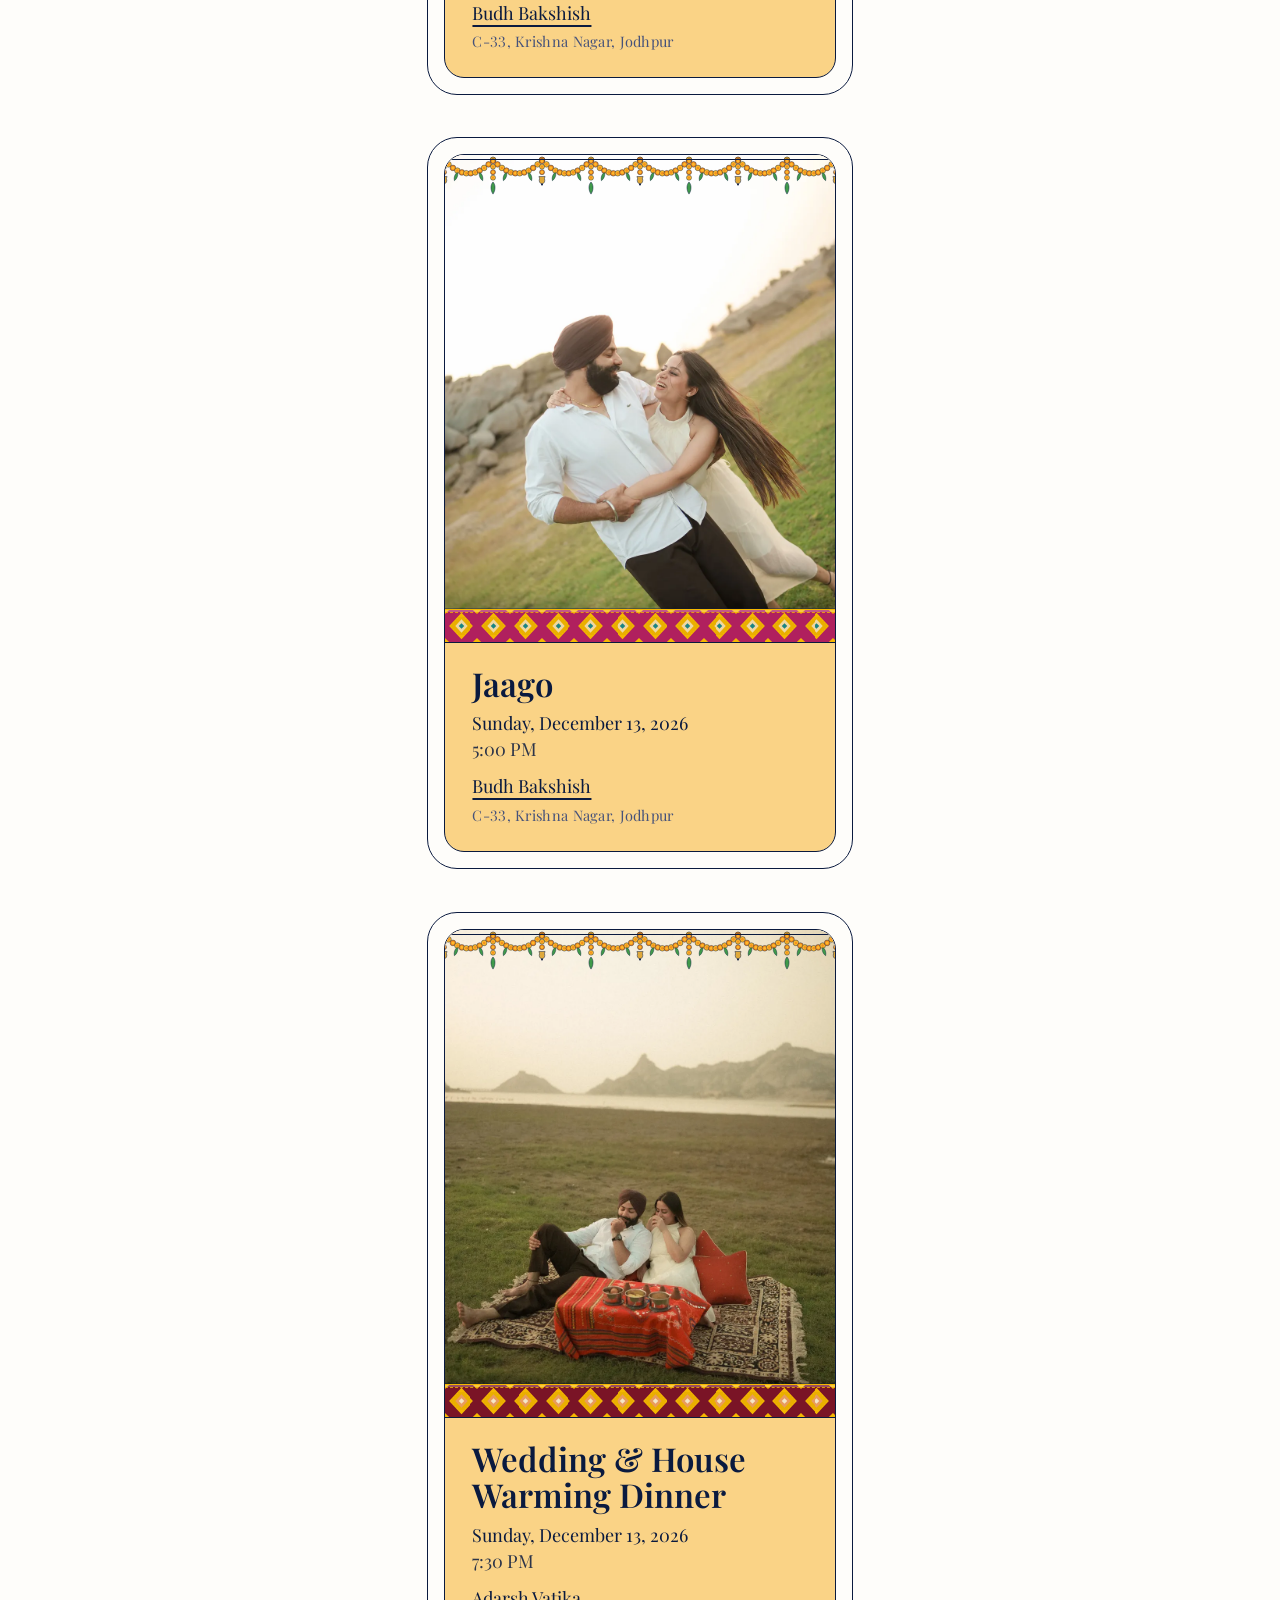
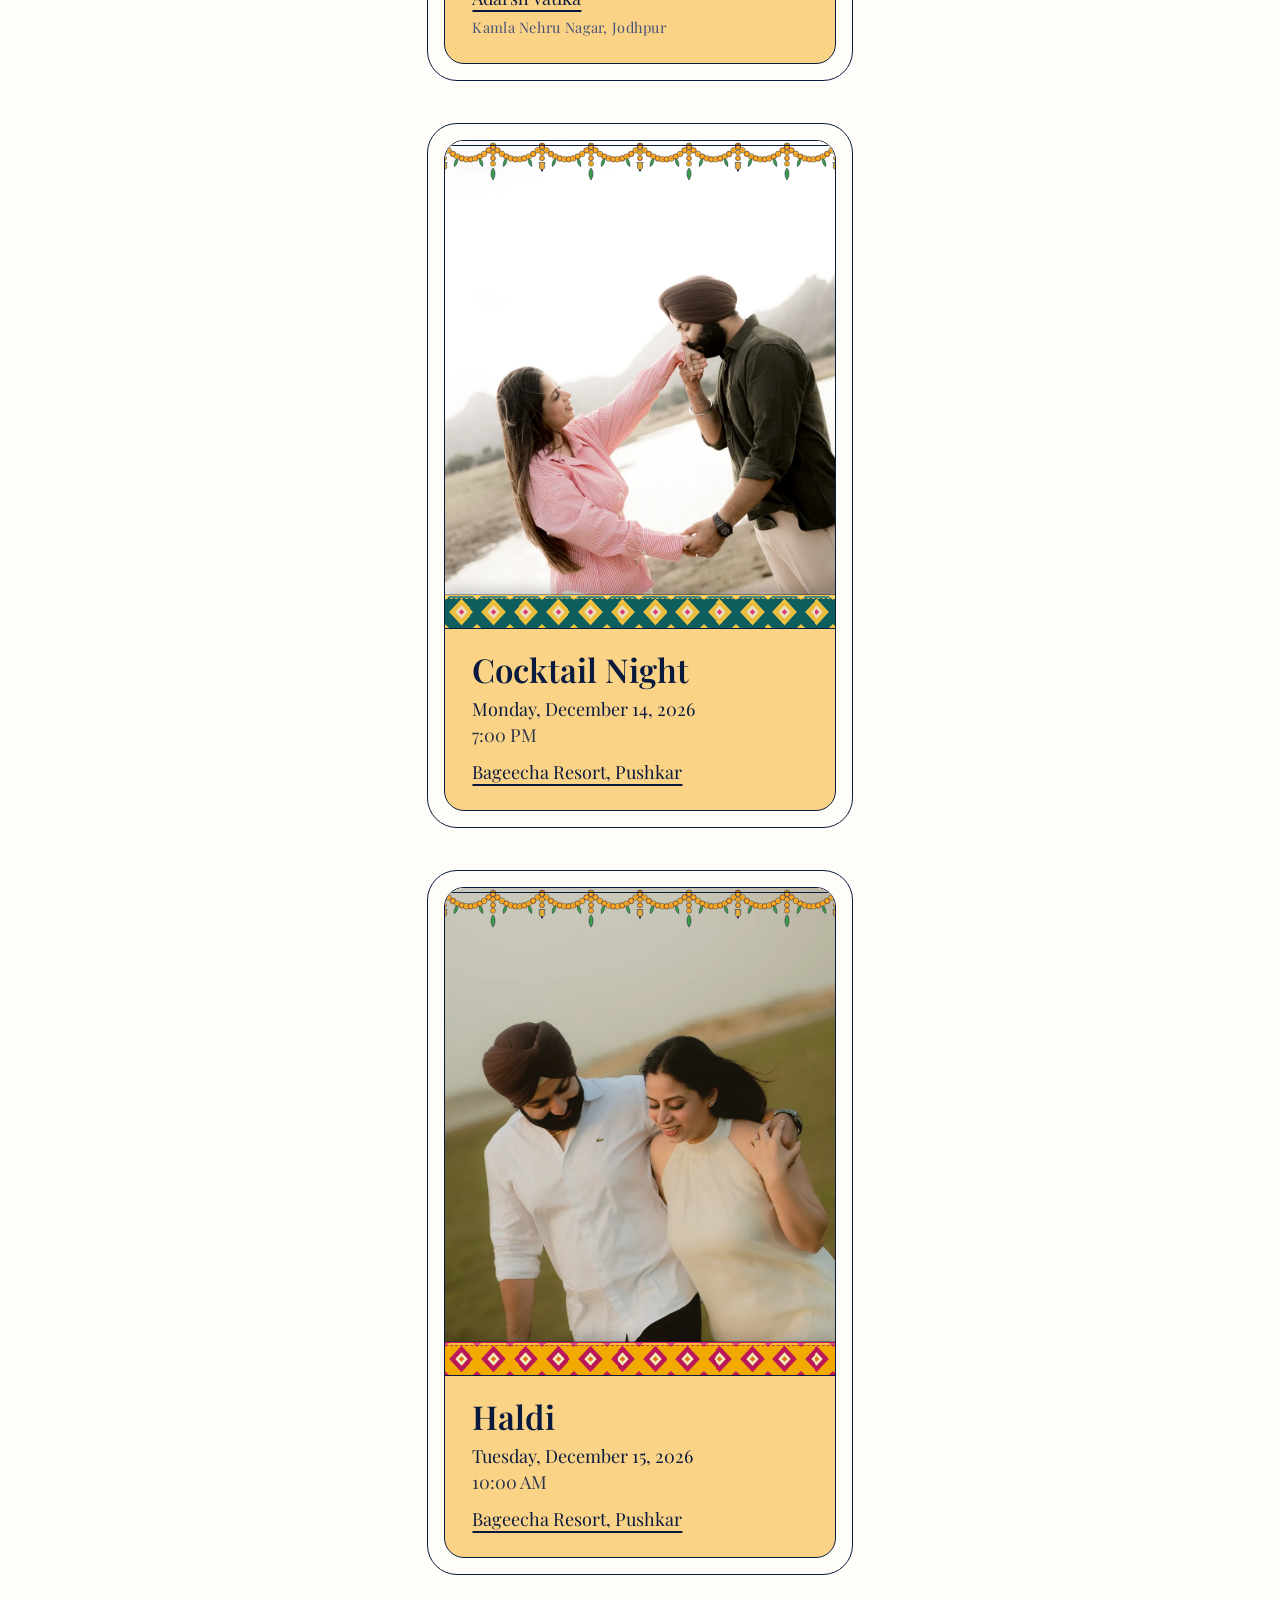
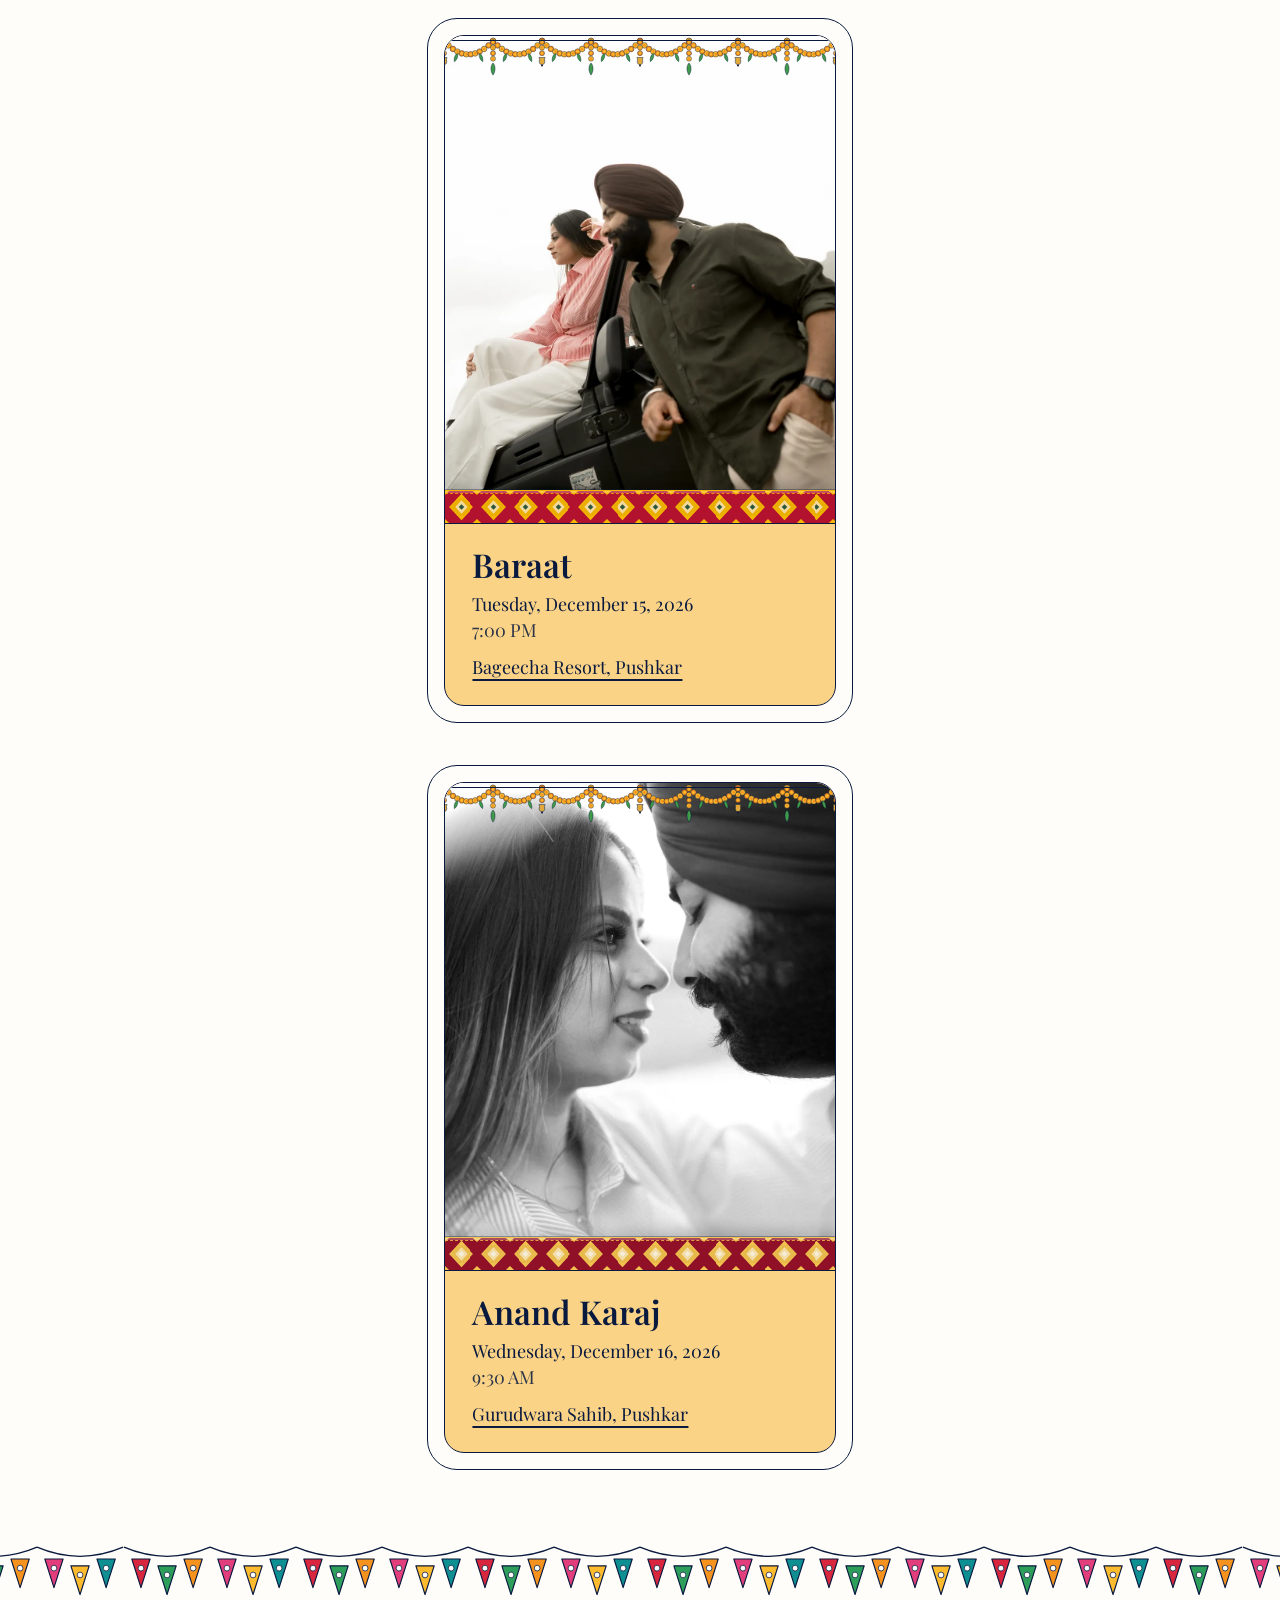
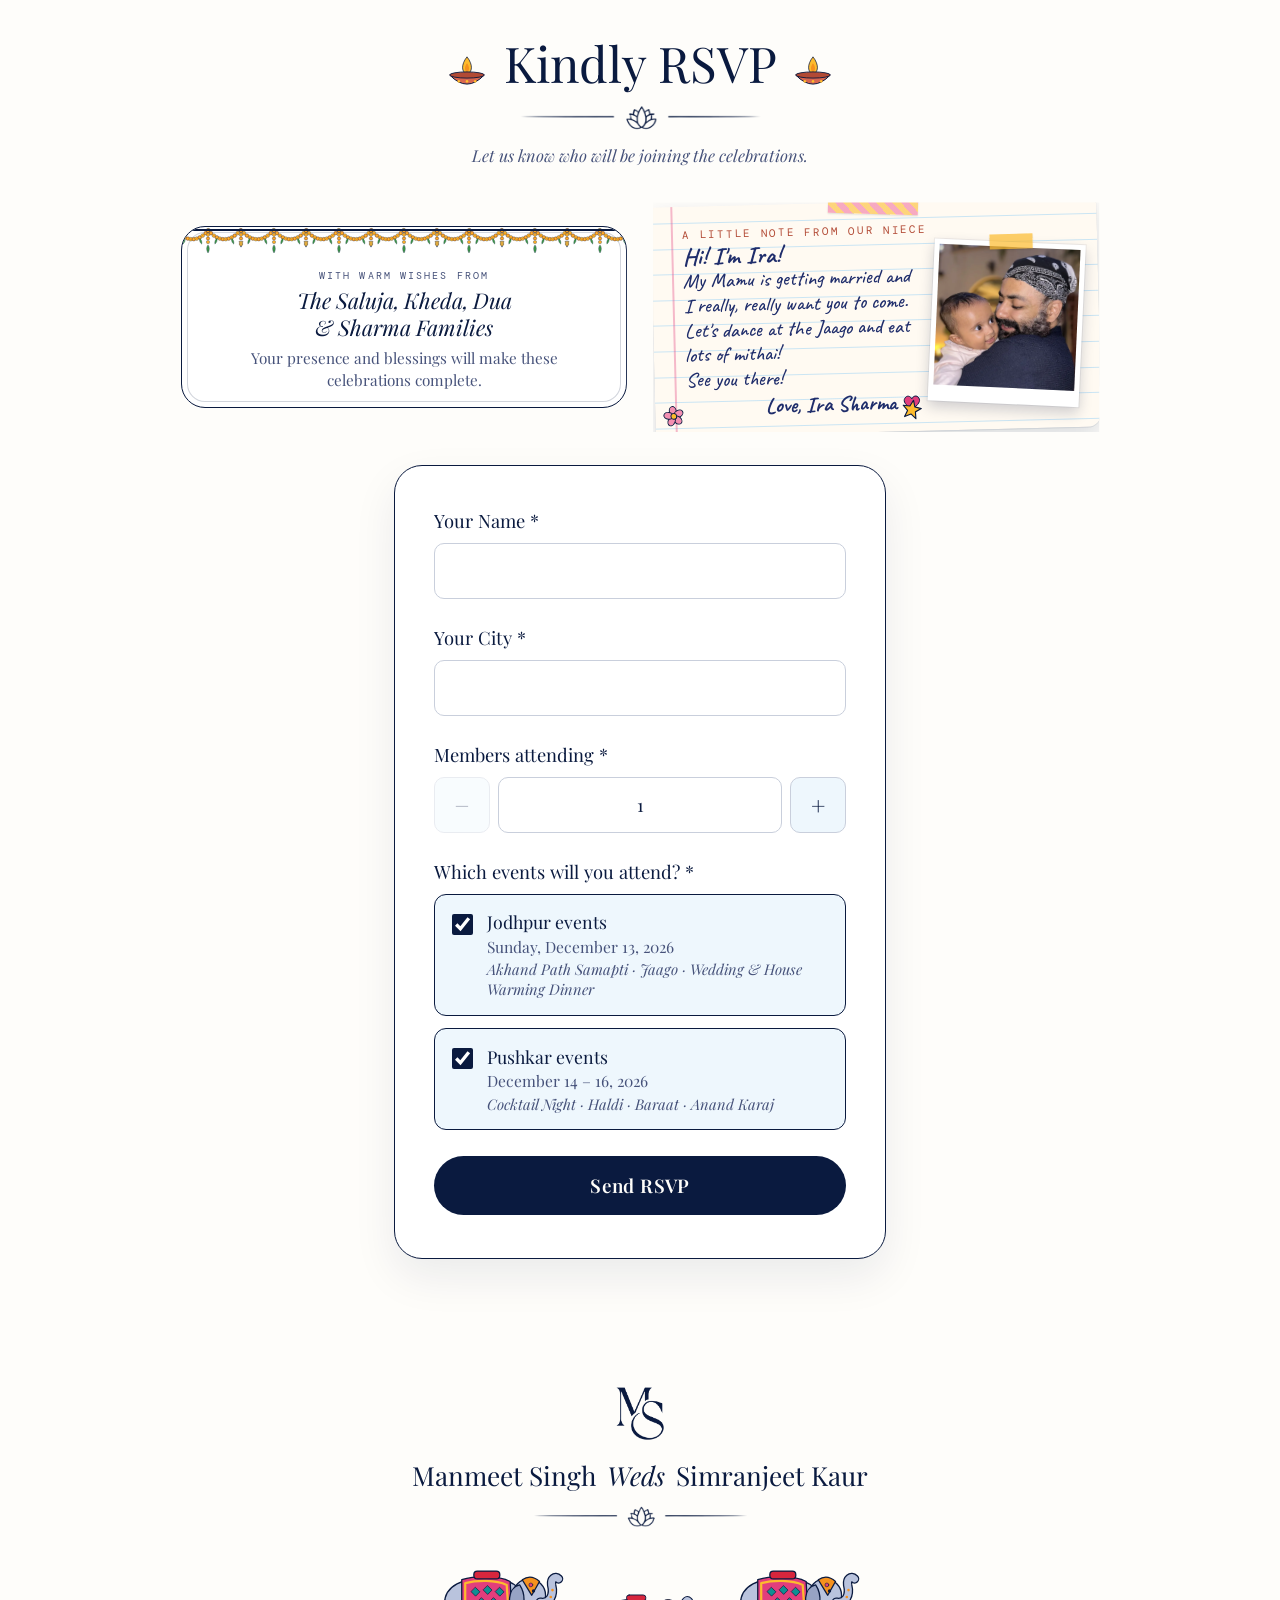
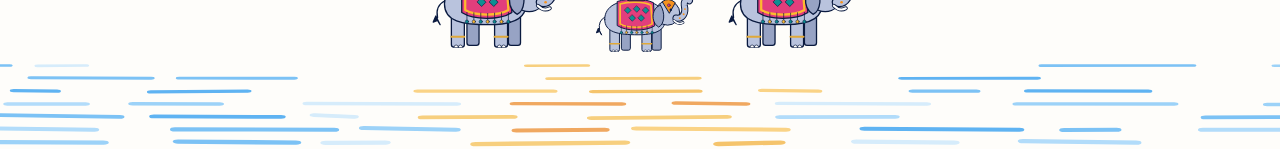
==== commit 56ce84f6: "Add files via upload" ====
--- a/index.html
+++ b/index.html
@@ -4,28 +4,19 @@
     <meta charset="UTF-8" />
     <meta name="viewport" content="width=device-width, initial-scale=1, viewport-fit=cover" />
     <meta name="theme-color" content="#fefdfa" />
-    <link rel="canonical" href="https://designpavneet-gif.github.io/Wedding-Invite/" />
     <meta name="description" content="Manmeet Singh weds Simranjeet Kaur · December 11–16, 2026. You are warmly invited." />
+    <!-- Link preview (WhatsApp, Instagram, Facebook). After hosting, replace YOUR-SITE-ADDRESS with your real address. -->
     <meta property="og:type" content="website" />
     <meta property="og:title" content="Manmeet Singh weds Simranjeet Kaur" />
     <meta property="og:description" content="December 11–16, 2026 · You are warmly invited to the celebrations." />
-    <meta property="og:url" content="https://designpavneet-gif.github.io/Wedding-Invite/" />
-    <meta property="og:image" content="https://designpavneet-gif.github.io/Wedding-Invite/og-image.jpg?v=2" />
-    <meta property="og:image:secure_url" content="https://designpavneet-gif.github.io/Wedding-Invite/og-image.jpg?v=2" />
-    <meta property="og:image:type" content="image/jpeg" />
+    <meta property="og:image" content="https://YOUR-SITE-ADDRESS/og-image.jpg" />
     <meta property="og:image:width" content="1200" />
     <meta property="og:image:height" content="630" />
-    <meta property="og:image:alt" content="Manmeet Singh weds Simranjeet Kaur" />
-    <meta property="og:site_name" content="Manmeet &amp; Simranjeet" />
     <meta name="twitter:card" content="summary_large_image" />
-    <meta name="twitter:title" content="Manmeet Singh weds Simranjeet Kaur" />
-    <meta name="twitter:description" content="December 11–16, 2026 · You are warmly invited to the celebrations." />
-    <meta name="twitter:image" content="https://designpavneet-gif.github.io/Wedding-Invite/og-image.jpg?v=2" />
-    <meta name="twitter:image:alt" content="Manmeet Singh weds Simranjeet Kaur" />
     <link rel="icon" href="data:image/svg+xml,<svg xmlns='http://www.w3.org/2000/svg' viewBox='0 0 100 100'><text y='.9em' font-size='90'>🪷</text></svg>" />
     <title>Manmeet Singh weds Simranjeet Kaur</title>
-    <script type="module" crossorigin src="./assets/index-DkF8SIAI.js"></script>
-    <link rel="stylesheet" crossorigin href="./assets/index-BWbZaELo.css">
+    <script type="module" crossorigin src="./assets/index-Cjk90UTG.js"></script>
+    <link rel="stylesheet" crossorigin href="./assets/index-4hFIat0O.css">
   </head>
   <body>
     <div id="root"></div>
--- a/assets/index-4hFIat0O.css
+++ b/assets/index-4hFIat0O.css
@@ -0,0 +1 @@
+@font-face{font-family:Playfair Display;font-style:normal;font-display:swap;font-weight:400;src:url(./playfair-display-cyrillic-400-normal-CjW2EstV.woff2) format("woff2"),url(./playfair-display-cyrillic-400-normal-ZiRag6zj.woff) format("woff");unicode-range:U+0301,U+0400-045F,U+0490-0491,U+04B0-04B1,U+2116}@font-face{font-family:Playfair Display;font-style:normal;font-display:swap;font-weight:400;src:url(./playfair-display-vietnamese-400-normal-BV2APVTb.woff2) format("woff2"),url(./playfair-display-vietnamese-400-normal-BbvUAu4N.woff) format("woff");unicode-range:U+0102-0103,U+0110-0111,U+0128-0129,U+0168-0169,U+01A0-01A1,U+01AF-01B0,U+0300-0301,U+0303-0304,U+0308-0309,U+0323,U+0329,U+1EA0-1EF9,U+20AB}@font-face{font-family:Playfair Display;font-style:normal;font-display:swap;font-weight:400;src:url(./playfair-display-latin-ext-400-normal-BxlSGspa.woff2) format("woff2"),url(./playfair-display-latin-ext-400-normal-qdZwdvNS.woff) format("woff");unicode-range:U+0100-02BA,U+02BD-02C5,U+02C7-02CC,U+02CE-02D7,U+02DD-02FF,U+0304,U+0308,U+0329,U+1D00-1DBF,U+1E00-1E9F,U+1EF2-1EFF,U+2020,U+20A0-20AB,U+20AD-20C0,U+2113,U+2C60-2C7F,U+A720-A7FF}@font-face{font-family:Playfair Display;font-style:normal;font-display:swap;font-weight:400;src:url(./playfair-display-latin-400-normal-CFtfchNt.woff2) format("woff2"),url(./playfair-display-latin-400-normal-DHYHbkg3.woff) format("woff");unicode-range:U+0000-00FF,U+0131,U+0152-0153,U+02BB-02BC,U+02C6,U+02DA,U+02DC,U+0304,U+0308,U+0329,U+2000-206F,U+20AC,U+2122,U+2191,U+2193,U+2212,U+2215,U+FEFF,U+FFFD}@font-face{font-family:Playfair Display;font-style:italic;font-display:swap;font-weight:400;src:url(./playfair-display-cyrillic-400-italic-drKdN10-.woff2) format("woff2"),url(./playfair-display-cyrillic-400-italic-24vVh5t9.woff) format("woff");unicode-range:U+0301,U+0400-045F,U+0490-0491,U+04B0-04B1,U+2116}@font-face{font-family:Playfair Display;font-style:italic;font-display:swap;font-weight:400;src:url(./playfair-display-vietnamese-400-italic-CD15TOr5.woff2) format("woff2"),url(./playfair-display-vietnamese-400-italic-Cpv4sfwY.woff) format("woff");unicode-range:U+0102-0103,U+0110-0111,U+0128-0129,U+0168-0169,U+01A0-01A1,U+01AF-01B0,U+0300-0301,U+0303-0304,U+0308-0309,U+0323,U+0329,U+1EA0-1EF9,U+20AB}@font-face{font-family:Playfair Display;font-style:italic;font-display:swap;font-weight:400;src:url(./playfair-display-latin-ext-400-italic-zVOgzDMq.woff2) format("woff2"),url(./playfair-display-latin-ext-400-italic-CZOjvne0.woff) format("woff");unicode-range:U+0100-02BA,U+02BD-02C5,U+02C7-02CC,U+02CE-02D7,U+02DD-02FF,U+0304,U+0308,U+0329,U+1D00-1DBF,U+1E00-1E9F,U+1EF2-1EFF,U+2020,U+20A0-20AB,U+20AD-20C0,U+2113,U+2C60-2C7F,U+A720-A7FF}@font-face{font-family:Playfair Display;font-style:italic;font-display:swap;font-weight:400;src:url(./playfair-display-latin-400-italic-LeeEXsx5.woff2) format("woff2"),url(./playfair-display-latin-400-italic-hIeePEuE.woff) format("woff");unicode-range:U+0000-00FF,U+0131,U+0152-0153,U+02BB-02BC,U+02C6,U+02DA,U+02DC,U+0304,U+0308,U+0329,U+2000-206F,U+20AC,U+2122,U+2191,U+2193,U+2212,U+2215,U+FEFF,U+FFFD}@font-face{font-family:Playfair Display;font-style:normal;font-display:swap;font-weight:600;src:url(./playfair-display-cyrillic-600-normal-oLY6jnZ7.woff2) format("woff2"),url(./playfair-display-cyrillic-600-normal-DbWAkkgN.woff) format("woff");unicode-range:U+0301,U+0400-045F,U+0490-0491,U+04B0-04B1,U+2116}@font-face{font-family:Playfair Display;font-style:normal;font-display:swap;font-weight:600;src:url(./playfair-display-vietnamese-600-normal-ICsRR-qJ.woff2) format("woff2"),url(./playfair-display-vietnamese-600-normal-BPJkAZPN.woff) format("woff");unicode-range:U+0102-0103,U+0110-0111,U+0128-0129,U+0168-0169,U+01A0-01A1,U+01AF-01B0,U+0300-0301,U+0303-0304,U+0308-0309,U+0323,U+0329,U+1EA0-1EF9,U+20AB}@font-face{font-family:Playfair Display;font-style:normal;font-display:swap;font-weight:600;src:url(./playfair-display-latin-ext-600-normal-CEjQclLc.woff2) format("woff2"),url(./playfair-display-latin-ext-600-normal-BumBfC1v.woff) format("woff");unicode-range:U+0100-02BA,U+02BD-02C5,U+02C7-02CC,U+02CE-02D7,U+02DD-02FF,U+0304,U+0308,U+0329,U+1D00-1DBF,U+1E00-1E9F,U+1EF2-1EFF,U+2020,U+20A0-20AB,U+20AD-20C0,U+2113,U+2C60-2C7F,U+A720-A7FF}@font-face{font-family:Playfair Display;font-style:normal;font-display:swap;font-weight:600;src:url(./playfair-display-latin-600-normal-CZLGqjJe.woff2) format("woff2"),url(./playfair-display-latin-600-normal-CxxueQ0Z.woff) format("woff");unicode-range:U+0000-00FF,U+0131,U+0152-0153,U+02BB-02BC,U+02C6,U+02DA,U+02DC,U+0304,U+0308,U+0329,U+2000-206F,U+20AC,U+2122,U+2191,U+2193,U+2212,U+2215,U+FEFF,U+FFFD}@font-face{font-family:DM Mono;font-style:normal;font-display:swap;font-weight:400;src:url(./dm-mono-latin-ext-400-normal-C2zvOubV.woff2) format("woff2"),url(./dm-mono-latin-ext-400-normal-1aZr6b2b.woff) format("woff");unicode-range:U+0100-02BA,U+02BD-02C5,U+02C7-02CC,U+02CE-02D7,U+02DD-02FF,U+0304,U+0308,U+0329,U+1D00-1DBF,U+1E00-1E9F,U+1EF2-1EFF,U+2020,U+20A0-20AB,U+20AD-20C0,U+2113,U+2C60-2C7F,U+A720-A7FF}@font-face{font-family:DM Mono;font-style:normal;font-display:swap;font-weight:400;src:url(./dm-mono-latin-400-normal-4GdczIuU.woff2) format("woff2"),url(./dm-mono-latin-400-normal--0xN8mdc.woff) format("woff");unicode-range:U+0000-00FF,U+0131,U+0152-0153,U+02BB-02BC,U+02C6,U+02DA,U+02DC,U+0304,U+0308,U+0329,U+2000-206F,U+20AC,U+2122,U+2191,U+2193,U+2212,U+2215,U+FEFF,U+FFFD}@font-face{font-family:Cormorant Garamond;font-style:normal;font-display:swap;font-weight:500;src:url(./cormorant-garamond-cyrillic-ext-500-normal-Yta7XZ9C.woff2) format("woff2"),url(./cormorant-garamond-cyrillic-ext-500-normal-lsPpqi9g.woff) format("woff");unicode-range:U+0460-052F,U+1C80-1C8A,U+20B4,U+2DE0-2DFF,U+A640-A69F,U+FE2E-FE2F}@font-face{font-family:Cormorant Garamond;font-style:normal;font-display:swap;font-weight:500;src:url(./cormorant-garamond-cyrillic-500-normal-CyAY5ZLS.woff2) format("woff2"),url(./cormorant-garamond-cyrillic-500-normal-DkJXBcIH.woff) format("woff");unicode-range:U+0301,U+0400-045F,U+0490-0491,U+04B0-04B1,U+2116}@font-face{font-family:Cormorant Garamond;font-style:normal;font-display:swap;font-weight:500;src:url(./cormorant-garamond-vietnamese-500-normal-BZGLGj12.woff2) format("woff2"),url(./cormorant-garamond-vietnamese-500-normal-DqXqCC0q.woff) format("woff");unicode-range:U+0102-0103,U+0110-0111,U+0128-0129,U+0168-0169,U+01A0-01A1,U+01AF-01B0,U+0300-0301,U+0303-0304,U+0308-0309,U+0323,U+0329,U+1EA0-1EF9,U+20AB}@font-face{font-family:Cormorant Garamond;font-style:normal;font-display:swap;font-weight:500;src:url(./cormorant-garamond-latin-ext-500-normal-CH1kM7og.woff2) format("woff2"),url(./cormorant-garamond-latin-ext-500-normal-DYeaGGzO.woff) format("woff");unicode-range:U+0100-02BA,U+02BD-02C5,U+02C7-02CC,U+02CE-02D7,U+02DD-02FF,U+0304,U+0308,U+0329,U+1D00-1DBF,U+1E00-1E9F,U+1EF2-1EFF,U+2020,U+20A0-20AB,U+20AD-20C0,U+2113,U+2C60-2C7F,U+A720-A7FF}@font-face{font-family:Cormorant Garamond;font-style:normal;font-display:swap;font-weight:500;src:url(./cormorant-garamond-latin-500-normal-BsRWmXhO.woff2) format("woff2"),url(./cormorant-garamond-latin-500-normal-zIXX3Q-H.woff) format("woff");unicode-range:U+0000-00FF,U+0131,U+0152-0153,U+02BB-02BC,U+02C6,U+02DA,U+02DC,U+0304,U+0308,U+0329,U+2000-206F,U+20AC,U+2122,U+2191,U+2193,U+2212,U+2215,U+FEFF,U+FFFD}@font-face{font-family:Cormorant Garamond;font-style:normal;font-display:swap;font-weight:600;src:url(./cormorant-garamond-cyrillic-ext-600-normal-BMhMHfrj.woff2) format("woff2"),url(./cormorant-garamond-cyrillic-ext-600-normal-CsIYWmWK.woff) format("woff");unicode-range:U+0460-052F,U+1C80-1C8A,U+20B4,U+2DE0-2DFF,U+A640-A69F,U+FE2E-FE2F}@font-face{font-family:Cormorant Garamond;font-style:normal;font-display:swap;font-weight:600;src:url(./cormorant-garamond-cyrillic-600-normal-C2atO-64.woff2) format("woff2"),url(./cormorant-garamond-cyrillic-600-normal-FNmA3REe.woff) format("woff");unicode-range:U+0301,U+0400-045F,U+0490-0491,U+04B0-04B1,U+2116}@font-face{font-family:Cormorant Garamond;font-style:normal;font-display:swap;font-weight:600;src:url(./cormorant-garamond-vietnamese-600-normal-BoXdMtcr.woff2) format("woff2"),url(./cormorant-garamond-vietnamese-600-normal-C4HEjEaf.woff) format("woff");unicode-range:U+0102-0103,U+0110-0111,U+0128-0129,U+0168-0169,U+01A0-01A1,U+01AF-01B0,U+0300-0301,U+0303-0304,U+0308-0309,U+0323,U+0329,U+1EA0-1EF9,U+20AB}@font-face{font-family:Cormorant Garamond;font-style:normal;font-display:swap;font-weight:600;src:url(./cormorant-garamond-latin-ext-600-normal-DaBc-lu7.woff2) format("woff2"),url(./cormorant-garamond-latin-ext-600-normal-Dk3-quAP.woff) format("woff");unicode-range:U+0100-02BA,U+02BD-02C5,U+02C7-02CC,U+02CE-02D7,U+02DD-02FF,U+0304,U+0308,U+0329,U+1D00-1DBF,U+1E00-1E9F,U+1EF2-1EFF,U+2020,U+20A0-20AB,U+20AD-20C0,U+2113,U+2C60-2C7F,U+A720-A7FF}@font-face{font-family:Cormorant Garamond;font-style:normal;font-display:swap;font-weight:600;src:url(./cormorant-garamond-latin-600-normal-Co1r35X9.woff2) format("woff2"),url(./cormorant-garamond-latin-600-normal-2CBVLo0M.woff) format("woff");unicode-range:U+0000-00FF,U+0131,U+0152-0153,U+02BB-02BC,U+02C6,U+02DA,U+02DC,U+0304,U+0308,U+0329,U+2000-206F,U+20AC,U+2122,U+2191,U+2193,U+2212,U+2215,U+FEFF,U+FFFD}@font-face{font-family:Cormorant Garamond;font-style:italic;font-display:swap;font-weight:500;src:url(./cormorant-garamond-cyrillic-ext-500-italic-ClXnudBg.woff2) format("woff2"),url(./cormorant-garamond-cyrillic-ext-500-italic-DakTmaFY.woff) format("woff");unicode-range:U+0460-052F,U+1C80-1C8A,U+20B4,U+2DE0-2DFF,U+A640-A69F,U+FE2E-FE2F}@font-face{font-family:Cormorant Garamond;font-style:italic;font-display:swap;font-weight:500;src:url(./cormorant-garamond-cyrillic-500-italic-DVnfXoMy.woff2) format("woff2"),url(./cormorant-garamond-cyrillic-500-italic-C9gO-8KC.woff) format("woff");unicode-range:U+0301,U+0400-045F,U+0490-0491,U+04B0-04B1,U+2116}@font-face{font-family:Cormorant Garamond;font-style:italic;font-display:swap;font-weight:500;src:url(./cormorant-garamond-vietnamese-500-italic-D3igDnAQ.woff2) format("woff2"),url(./cormorant-garamond-vietnamese-500-italic-C-296ow0.woff) format("woff");unicode-range:U+0102-0103,U+0110-0111,U+0128-0129,U+0168-0169,U+01A0-01A1,U+01AF-01B0,U+0300-0301,U+0303-0304,U+0308-0309,U+0323,U+0329,U+1EA0-1EF9,U+20AB}@font-face{font-family:Cormorant Garamond;font-style:italic;font-display:swap;font-weight:500;src:url(./cormorant-garamond-latin-ext-500-italic-CE7zdTnu.woff2) format("woff2"),url(./cormorant-garamond-latin-ext-500-italic-CalKM9tT.woff) format("woff");unicode-range:U+0100-02BA,U+02BD-02C5,U+02C7-02CC,U+02CE-02D7,U+02DD-02FF,U+0304,U+0308,U+0329,U+1D00-1DBF,U+1E00-1E9F,U+1EF2-1EFF,U+2020,U+20A0-20AB,U+20AD-20C0,U+2113,U+2C60-2C7F,U+A720-A7FF}@font-face{font-family:Cormorant Garamond;font-style:italic;font-display:swap;font-weight:500;src:url(./cormorant-garamond-latin-500-italic-Y14P-dkT.woff2) format("woff2"),url(./cormorant-garamond-latin-500-italic-DhNIfkTX.woff) format("woff");unicode-range:U+0000-00FF,U+0131,U+0152-0153,U+02BB-02BC,U+02C6,U+02DA,U+02DC,U+0304,U+0308,U+0329,U+2000-206F,U+20AC,U+2122,U+2191,U+2193,U+2212,U+2215,U+FEFF,U+FFFD}@font-face{font-family:Caveat;font-style:normal;font-display:swap;font-weight:500;src:url(./caveat-cyrillic-ext-500-normal-DcrB4vVx.woff2) format("woff2"),url(./caveat-cyrillic-ext-500-normal-DqTXtm5N.woff) format("woff");unicode-range:U+0460-052F,U+1C80-1C8A,U+20B4,U+2DE0-2DFF,U+A640-A69F,U+FE2E-FE2F}@font-face{font-family:Caveat;font-style:normal;font-display:swap;font-weight:500;src:url(./caveat-cyrillic-500-normal-DpMZbbjM.woff2) format("woff2"),url(./caveat-cyrillic-500-normal-DLSfp5IU.woff) format("woff");unicode-range:U+0301,U+0400-045F,U+0490-0491,U+04B0-04B1,U+2116}@font-face{font-family:Caveat;font-style:normal;font-display:swap;font-weight:500;src:url(./caveat-latin-ext-500-normal-jKqJW7bC.woff2) format("woff2"),url(./caveat-latin-ext-500-normal-wUUXxlbS.woff) format("woff");unicode-range:U+0100-02BA,U+02BD-02C5,U+02C7-02CC,U+02CE-02D7,U+02DD-02FF,U+0304,U+0308,U+0329,U+1D00-1DBF,U+1E00-1E9F,U+1EF2-1EFF,U+2020,U+20A0-20AB,U+20AD-20C0,U+2113,U+2C60-2C7F,U+A720-A7FF}@font-face{font-family:Caveat;font-style:normal;font-display:swap;font-weight:500;src:url(./caveat-latin-500-normal-B9SDL8cy.woff2) format("woff2"),url(./caveat-latin-500-normal-Do9veZfZ.woff) format("woff");unicode-range:U+0000-00FF,U+0131,U+0152-0153,U+02BB-02BC,U+02C6,U+02DA,U+02DC,U+0304,U+0308,U+0329,U+2000-206F,U+20AC,U+2122,U+2191,U+2193,U+2212,U+2215,U+FEFF,U+FFFD}@font-face{font-family:Caveat;font-style:normal;font-display:swap;font-weight:700;src:url(./caveat-cyrillic-ext-700-normal-CrK2-ngJ.woff2) format("woff2"),url(./caveat-cyrillic-ext-700-normal-DjFGiEhD.woff) format("woff");unicode-range:U+0460-052F,U+1C80-1C8A,U+20B4,U+2DE0-2DFF,U+A640-A69F,U+FE2E-FE2F}@font-face{font-family:Caveat;font-style:normal;font-display:swap;font-weight:700;src:url(./caveat-cyrillic-700-normal-BIyejhEL.woff2) format("woff2"),url(./caveat-cyrillic-700-normal-Bhcx9qBB.woff) format("woff");unicode-range:U+0301,U+0400-045F,U+0490-0491,U+04B0-04B1,U+2116}@font-face{font-family:Caveat;font-style:normal;font-display:swap;font-weight:700;src:url(./caveat-latin-ext-700-normal-DFbRgDry.woff2) format("woff2"),url(./caveat-latin-ext-700-normal-DjJQd59I.woff) format("woff");unicode-range:U+0100-02BA,U+02BD-02C5,U+02C7-02CC,U+02CE-02D7,U+02DD-02FF,U+0304,U+0308,U+0329,U+1D00-1DBF,U+1E00-1E9F,U+1EF2-1EFF,U+2020,U+20A0-20AB,U+20AD-20C0,U+2113,U+2C60-2C7F,U+A720-A7FF}@font-face{font-family:Caveat;font-style:normal;font-display:swap;font-weight:700;src:url(./caveat-latin-700-normal-D8_1Nw6V.woff2) format("woff2"),url(./caveat-latin-700-normal-cPyBTTZN.woff) format("woff");unicode-range:U+0000-00FF,U+0131,U+0152-0153,U+02BB-02BC,U+02C6,U+02DA,U+02DC,U+0304,U+0308,U+0329,U+2000-206F,U+20AC,U+2122,U+2191,U+2193,U+2212,U+2215,U+FEFF,U+FFFD}@font-face{font-family:"Noto Serif Gurmukhi";font-style:normal;font-display:swap;font-weight:500;src:url(./noto-serif-gurmukhi-gurmukhi-500-normal-CPV4pS1E.woff2) format("woff2"),url(./noto-serif-gurmukhi-gurmukhi-500-normal-0tIHMdBv.woff) format("woff")}@font-face{font-family:"Noto Serif Gurmukhi";font-style:normal;font-display:swap;font-weight:700;src:url(./noto-serif-gurmukhi-gurmukhi-700-normal-DnJZ2gwI.woff2) format("woff2"),url(./noto-serif-gurmukhi-gurmukhi-700-normal-DO1QjtRv.woff) format("woff")}:root{--paper: #fefdfa;--paper-warm: #fbf6ec;--white: #ffffff;--ink: #0a1a3f;--ink-soft: #46527a;--line: rgba(10, 26, 63, .18);--sun: #fad386;--gold: #f5c46c;--gold-deep: #c98a22;--terracotta: #d8664f;--terracotta-ink: #b24a35;--leaf: #60a85c;--blue: #34a8f8;--water-1: #eef7fd;--water-2: #d6ecfb;--water-3: #b2dcfa;color:var(--ink);background:var(--paper);font-family:Playfair Display,Georgia,serif;--sat: env(safe-area-inset-top, 0px);--sab: env(safe-area-inset-bottom, 0px);box-sizing:border-box;padding-top:var(--sat);padding-bottom:var(--sab)}html{scroll-padding-top:var(--sat);background:var(--paper);font-size:clamp(16px,calc(10px + .5vw),23px)}*{box-sizing:border-box}body{margin:0;min-width:0;min-height:100vh;overflow-x:hidden;-webkit-font-smoothing:antialiased}.invitation{background:var(--paper)}.lotus-divider{display:block;aspect-ratio:1125 / 144;background:var(--ink);-webkit-mask-size:contain;mask-size:contain;-webkit-mask-repeat:no-repeat;mask-repeat:no-repeat;-webkit-mask-position:center;mask-position:center}.orn-cloud,.orn-birds{position:absolute;display:block;height:auto;color:var(--ink);overflow:visible}.orn-sun{position:absolute;display:block;aspect-ratio:1;border-radius:50%;background:var(--sun)}.orn-water{display:block;width:100%}@keyframes drift{0%{transform:translate(0)}to{transform:translate(var(--drift, 14px))}}.opening-scene{height:250svh;min-height:1300px;position:relative}.sticky-stage{height:calc(100svh - var(--sat) - var(--sab));min-height:360px;overflow:hidden;position:sticky;top:var(--sat);isolation:isolate;background:var(--paper)}.split-artwork{position:absolute;top:0;right:0;bottom:0;left:0;overflow:hidden}.art-half{position:absolute;inset-block:0;width:50.1%;overflow:hidden;will-change:transform}.art-canvas{position:relative;width:100vw;height:100%;overflow:hidden;background:var(--paper)}.art-canvas>img{position:absolute;top:0;right:0;bottom:0;left:0;display:block;width:100%;height:100%;max-width:none;-webkit-user-select:none;user-select:none;-webkit-user-drag:none}.art-backdrop{display:none!important;object-fit:fill;filter:blur(34px) saturate(1.05);transform:scaleY(1.06);opacity:.5}@media(min-aspect-ratio:7/10){.art-backdrop{display:block!important}}.art-half--left{left:0;transform:translate3d(calc(var(--opening) * -104%),0,0)}.art-half--right{right:0;transform:translate3d(calc(var(--opening) * 104%),0,0)}.art-half--right .art-canvas{transform:translate(-50vw)}.scroll-cue{position:absolute;z-index:2;left:50%;color:var(--ink);text-align:center;pointer-events:none;transform:translate(-50%)}.scroll-cue{bottom:clamp(1.1rem,3.3vh,2.2rem);margin:0;padding:.45em 1em;border-radius:99px;background:#fefdfad1;font-family:DM Mono,monospace;font-size:.58rem;letter-spacing:.2em;text-transform:uppercase;opacity:calc(.72 - var(--opening) * .72)}.scroll-scene{height:165svh;background:var(--paper)}.scroll-stage{height:calc(100svh - var(--sat) - var(--sab));min-height:360px;position:sticky;top:var(--sat);display:grid;place-items:center;overflow:hidden;background:var(--paper)}.gap-sky,.scroll-sky{position:absolute;top:0;right:0;bottom:0;left:0;pointer-events:none}.gap-sky__sun{width:clamp(3.2rem,11vmin,6rem);right:16%;top:20%}.gap-sky__cloud--a{width:clamp(6rem,22vmin,11rem);left:8%;top:16%}.gap-sky__cloud--b{width:clamp(4.5rem,15vmin,8rem);right:10%;top:44%}.gap-sky__cloud--c{width:clamp(5rem,18vmin,9rem);left:24%;bottom:20%}.gap-sky__birds{width:clamp(3rem,9vmin,4.5rem);left:52%;top:30%}.scroll-sky__cloud--a{width:clamp(5rem,18vmin,10rem);left:4%;top:7%;animation:drift 9s ease-in-out infinite alternate}.scroll-sky__cloud--b{width:clamp(4rem,14vmin,8rem);right:3%;bottom:10%;--drift: -12px;animation:drift 11s ease-in-out infinite alternate}.scroll-sky__birds{width:clamp(2.6rem,8vmin,4rem);right:12%;top:12%}@media(max-width:700px){.opening-scene{height:230svh;min-height:1050px}.art-half{width:50.2%}}@media(prefers-reduced-motion:reduce){.scroll-cue{display:none}.scroll-sky__cloud--a,.scroll-sky__cloud--b{animation:none}}.scroll-open{--w: min( calc(100vw - 14px) , 40rem, calc((86svh - var(--sat) - var(--sab)) * .82));--h: min(calc(86svh - var(--sat) - var(--sab)), 60rem, calc(var(--w) * 1.75));--roller: calc(var(--w) * .1617);--travel: calc(var(--h) / 2 - var(--roller));--ease: cubic-bezier(.62, .02, .22, 1);--dur: 2.1s;position:relative;z-index:1;width:var(--w);height:var(--h);container-type:inline-size;filter:drop-shadow(0 18px 28px rgba(10,26,63,.16))}.scroll-open__paper{position:absolute;left:0;right:0;top:calc(var(--roller) * .9);bottom:calc(var(--roller) * .9);clip-path:inset(calc(50% - var(--roller) * .06) 0 calc(50% - var(--roller) * .06) 0);transition:clip-path var(--dur) var(--ease)}.scroll-open__paper-img{position:absolute;top:0;right:0;bottom:0;left:0;width:100%;height:100%;object-fit:fill;display:block}.scroll-open__roller{position:absolute;left:0;width:100%;height:auto;display:block;z-index:2;transition:transform var(--dur) var(--ease)}.scroll-open__roller--top{top:0;transform:translateY(var(--travel))}.scroll-open__roller--bottom{bottom:0;transform:translateY(calc(var(--travel) * -1))}.scroll-open--open .scroll-open__paper{clip-path:inset(0 0 0 0)}.scroll-open--open .scroll-open__roller{transform:translateY(0)}.scroll-open .invite-copy{opacity:0;transition:opacity .6s ease-out .2s}.scroll-open--open .invite-copy{opacity:1}@media(prefers-reduced-motion:reduce){.scroll-open__paper{clip-path:none;transition:none}.scroll-open__roller{transform:none;transition:none}.scroll-open .invite-copy{opacity:1;transition:none}}.invite-copy{position:absolute;top:5%;right:17%;bottom:5%;left:17%;display:flex;flex-direction:column;align-items:center;justify-content:center;text-align:center;color:var(--ink);font-size:min(3.9cqi,1.2rem,calc(var(--h) * .0235));line-height:1.45}.invite-copy p{margin:0}.invite-copy__host{color:var(--ink);letter-spacing:.01em;font-size:.97em;text-wrap:balance}.invite-copy__small{font-style:italic;color:var(--terracotta-ink);margin:.12em 0!important}.invite-copy__msg{font-style:italic;color:var(--ink-soft);margin-top:.55em!important;max-width:24ch;text-wrap:balance}.invite-copy__name{margin-top:.45em!important;font-size:min(11cqi,3.6rem,calc(var(--h) * .066));line-height:1.08;color:var(--ink);letter-spacing:.01em}.invite-copy__parents{font-size:.88em;color:var(--ink-soft);max-width:27ch;text-wrap:balance}.invite-copy__rule{display:block;width:3.5em;height:1px;margin-top:1em;background:linear-gradient(90deg,transparent,var(--ink),transparent)}.arch-defs{position:absolute;width:0;height:0}.blessing-scene{position:relative}.blessing-stage{min-height:100svh;display:grid;place-items:center;padding:clamp(1.25rem,5svh,3rem) clamp(.9rem,4vw,2rem);background:var(--paper)}.arch-frame{position:relative;width:min(90vw,31rem);height:min(calc(88svh - var(--sat) - var(--sab)),56rem);min-height:560px;padding:clamp(7px,1.8vw,10px);background:var(--paper);clip-path:url(#arch-clip);-webkit-clip-path:url(#arch-clip)}.arch-window{position:relative;width:100%;height:100%;overflow:hidden;container-type:size;clip-path:url(#arch-clip);-webkit-clip-path:url(#arch-clip);display:flex;flex-direction:column;align-items:center;background:var(--white)}.arch-sky{position:absolute;top:0;right:0;bottom:0;left:0;pointer-events:none}.arch-sky__sun{width:11cqw;right:12%;top:21%}.arch-sky__cloud--a{width:25cqw;left:-3%;top:44%;animation:drift 10s ease-in-out infinite alternate}.arch-sky__cloud--b{width:19cqw;right:-2%;top:31%;--drift: -10px;animation:drift 12s ease-in-out infinite alternate}.arch-sky__birds{width:12cqw;left:13%;top:25%}.arch-outline{position:absolute;inset:clamp(7px,1.8vw,10px);width:calc(100% - (2*clamp(7px,1.8vw,10px)));height:calc(100% - (2*clamp(7px,1.8vw,10px)));overflow:visible;pointer-events:none}.arch-outline--outer{top:0;right:0;bottom:0;left:0;width:100%;height:100%}.arch-outline path{fill:none;stroke:var(--ink);stroke-width:1.6px;opacity:0;transition:opacity 1.4s ease-out}.arch-outline--outer path{stroke-width:3px}.blessing-scene--revealed .arch-outline path{opacity:1}.blessing-copy{position:relative;z-index:1;padding:25% 11% 0;text-align:center;display:flex;flex-direction:column;align-items:center;container-type:inline-size;width:100%}.ik-onkar{margin:0;font-family:"Noto Serif Gurmukhi",serif;font-weight:700;font-size:clamp(3.8rem,27cqi,7.2rem);line-height:1.3;padding:.12em .14em .02em;overflow:visible;-webkit-text-fill-color:transparent;-webkit-text-stroke:.9px rgba(10,26,63,.75);background:linear-gradient(100deg,#d99a36,#f5c46c 30%,#fde6ae 46%,#f5c46c 58%,#d99a36);background-size:260% 100%;background-position:100% 0;-webkit-background-clip:text;background-clip:text;color:transparent;opacity:0;transform:scale(.92)}.blessing-scene--revealed .ik-onkar{animation:mark-in 1.2s ease-out .5s forwards,shimmer 2.2s ease-in-out 1.5s forwards}@keyframes mark-in{to{opacity:1;transform:scale(1)}}@keyframes shimmer{0%{background-position:100% 0}to{background-position:0% 0}}.gurbani{margin:clamp(.6rem,4cqi,1.2rem) 0 0;padding:0;display:flex;flex-direction:column;gap:.15em;font-family:"Noto Serif Gurmukhi",serif;font-weight:500;font-size:clamp(1.15rem,6.6cqi,1.75rem);line-height:1.45;color:var(--ink)}.gurbani__line{opacity:0;transform:translateY(8px);filter:blur(4px)}.blessing-scene--revealed .gurbani__line{animation:settle 1.1s ease-out forwards;animation-delay:calc(1.3s + var(--i) * .35s)}@keyframes settle{to{opacity:1;transform:none;filter:blur(0)}}.blessing-divider{width:52%;margin-top:clamp(.5rem,3cqi,.9rem);opacity:0}.blessing-translation{max-width:26ch;margin:clamp(.5rem,3cqi,.9rem) 0 0;text-wrap:balance;font-style:italic;font-size:clamp(.82rem,3.9cqi,1rem);line-height:1.55;color:var(--ink);opacity:0}.blessing-source{margin:.45rem 0 0;font-family:DM Mono,ui-monospace,monospace;font-size:clamp(.58rem,2.5cqi,.68rem);letter-spacing:.12em;text-transform:uppercase;color:var(--ink-soft);opacity:0}.blessing-scene--revealed .blessing-divider{animation:fade 1.2s ease-out 1.9s forwards}.blessing-scene--revealed .blessing-translation{animation:fade 1.2s ease-out 2.1s forwards}.blessing-scene--revealed .blessing-source{animation:fade 1.2s ease-out 2.4s forwards}@keyframes fade{to{opacity:1}}.temple-wrap{position:relative;z-index:1;margin-top:auto;width:min(145cqw,58cqh);flex-shrink:0}.golden-temple{display:block;width:100%;height:auto}.golden-temple__building :is(rect,path){stroke:var(--ink);stroke-width:.9px;vector-effect:non-scaling-stroke;stroke-linejoin:round}.golden-temple__building .gt-far :is(rect,path),.golden-temple__building .gt-far{stroke:var(--ink);stroke-opacity:.55;stroke-width:.8px;vector-effect:non-scaling-stroke}.golden-temple__building line{stroke:var(--ink);stroke-opacity:.8}.golden-temple__building{transform-box:view-box;transform-origin:50% 75%;opacity:0;transform:translateY(14px)}.golden-temple__reflection{opacity:0}.blessing-scene--revealed .golden-temple__building{animation:rise 1.8s cubic-bezier(.2,.7,.2,1) .8s forwards}.blessing-scene--revealed .golden-temple__reflection{animation:fade 2s ease-out 1.4s forwards}@keyframes rise{to{opacity:1;transform:none}}@media(max-height:640px){.blessing-copy{padding-top:21%}}@media(orientation:landscape)and (max-height:560px){.arch-frame{width:min(82vw,25rem);height:640px}.scroll-scene{height:auto}.scroll-stage{position:relative;top:0;height:auto;min-height:100svh;padding:2rem 0}.scroll-open{--w: min(62vw, 24rem);--h: calc(var(--w) * 1.72)}}@media(prefers-reduced-motion:reduce){.arch-outline path{opacity:1;transition:none}.arch-sky__cloud--a,.arch-sky__cloud--b{animation:none}.ik-onkar,.gurbani__line,.blessing-divider,.blessing-translation,.blessing-source,.golden-temple__building,.golden-temple__reflection{opacity:1;transform:none;filter:none;animation:none!important}.ik-onkar{background-position:30% 0}}.events-header,.rsvp-header{display:flex;flex-direction:column;align-items:center;text-align:center;padding:0 1.5rem}.events-header__mark{display:block;width:3.6rem;aspect-ratio:681 / 750;background:var(--ink);-webkit-mask-size:contain;mask-size:contain;-webkit-mask-repeat:no-repeat;mask-repeat:no-repeat;-webkit-mask-position:center;mask-position:center}.events-header__title,.rsvp-header__title{margin:.8rem 0 .2rem;font-weight:400;font-size:clamp(2rem,8.5vw,3rem);line-height:1.1;color:var(--ink)}.events-header__divider,.rsvp-header__divider{width:min(15rem,62vw);margin:.5rem auto .7rem}.events-header__dates{margin:0;font-family:DM Mono,ui-monospace,monospace;font-size:.72rem;letter-spacing:.22em;text-transform:uppercase;color:var(--ink-soft)}.events-scene{position:relative;background:var(--paper);color:var(--ink);padding:clamp(4rem,12svh,7rem) 0 clamp(3rem,8svh,4.5rem)}.events-header{margin-bottom:clamp(2.5rem,7svh,4rem)}.events-list{list-style:none;margin:0 auto;padding:0 1rem;display:flex;flex-direction:column;align-items:center;gap:clamp(1.8rem,5svh,2.6rem)}.event-card{width:min(86vw,26rem,calc((100svh - 13rem)*.63));min-width:min(86vw,15rem);padding:clamp(10px,3vw,16px);border:1.5px solid var(--ink);border-radius:clamp(18px,7cqi,30px);perspective:1600px;container-type:inline-size}.event-card__inner{display:grid;transform-style:preserve-3d;transform:rotateY(0)}.event-card--flipped .event-card__inner{animation:card-flip .75s cubic-bezier(.3,.1,.25,1) forwards}@keyframes card-flip{0%{transform:rotateY(0) scale(1)}50%{transform:rotateY(90deg) scale(1.03)}to{transform:rotateY(180deg) scale(1)}}.event-card__face{grid-area:1 / 1;border-radius:clamp(14px,4.2vw,20px);overflow:hidden;-webkit-backface-visibility:hidden;backface-visibility:hidden;border:1.5px solid var(--ink)}.event-card__back{transform:rotateY(180deg);display:flex;flex-direction:column;background:var(--sun);margin:0}.event-card__front{background:var(--white);padding:10px}.event-card__front-frame{height:100%;border:1px solid var(--line);border-radius:clamp(9px,3vw,13px);display:flex;flex-direction:column;align-items:center;justify-content:center;gap:1rem}.event-card__monogram{display:block;width:44%;aspect-ratio:681 / 750;background:var(--ink);-webkit-mask-size:contain;mask-size:contain;-webkit-mask-repeat:no-repeat;mask-repeat:no-repeat;-webkit-mask-position:center;mask-position:center}.event-card__front-divider{width:58%}.event-card__front-count{font-family:DM Mono,ui-monospace,monospace;font-size:.7rem;letter-spacing:.24em;color:var(--ink-soft)}.event-card__media{position:relative;aspect-ratio:4 / 5;background:var(--white);border-bottom:1.5px solid var(--ink);overflow:hidden}.event-card__media img{position:absolute;top:0;right:0;bottom:0;left:0;width:100%;height:100%;object-fit:cover}.event-card__placeholder{position:absolute;top:0;right:0;bottom:0;left:0;container-type:inline-size;background:linear-gradient(180deg,var(--white) 0%,var(--white) 62%,var(--water-1) 100%)}.event-card__ph-sun{width:17cqw;right:16%;top:16%}.event-card__ph-cloud--a{width:34cqw;left:8%;top:22%}.event-card__ph-cloud--b{width:24cqw;right:6%;top:42%}.event-card__ph-birds{width:15cqw;left:46%;top:12%}.event-card__placeholder--1 .event-card__ph-sun{left:14%;right:auto;top:24%}.event-card__placeholder--1 .event-card__ph-cloud--a{left:auto;right:6%;top:14%}.event-card__placeholder--1 .event-card__ph-cloud--b{right:auto;left:30%;top:40%}.event-card__placeholder--2 .event-card__ph-sun{right:40%;top:10%}.event-card__placeholder--2 .event-card__ph-cloud--a{top:32%}.event-card__placeholder--2 .event-card__ph-birds{left:16%;top:16%}.event-card__placeholder-num{position:absolute;left:0;right:0;bottom:30%;text-align:center;font-style:italic;font-size:20cqw;line-height:1;color:var(--ink);opacity:.85}.event-card__ph-water{position:absolute;left:0;right:0;bottom:0;height:26%}.event-card__details{padding:clamp(.9rem,5.5cqi,1.6rem) clamp(1rem,7cqi,2rem) clamp(1rem,6.5cqi,1.9rem);color:var(--ink)}.event-card__title{margin:0 0 .55rem;font-weight:600;font-size:clamp(1.3rem,8.4cqi,2.15rem);line-height:1.12;text-wrap:balance}.event-card__when{margin:0 0 .75rem;font-size:clamp(.9rem,4.6cqi,1.12rem);line-height:1.4}.event-card__when span{display:block}.event-card__time{white-space:nowrap;opacity:.85}.event-card__venue{display:inline-block;margin:0;font-size:clamp(.9rem,4.6cqi,1.12rem);color:var(--ink);text-decoration:underline;text-decoration-thickness:1.5px;text-underline-offset:.3em}a.event-card__venue:hover{text-decoration-thickness:2.5px}@media(prefers-reduced-motion:reduce){.event-card__inner,.event-card--flipped .event-card__inner{transform:rotateY(180deg);animation:none}}.rsvp-scene{--field-line: #c9cfdc;background:var(--paper);padding:clamp(1rem,4svh,2.5rem) 1rem clamp(3rem,8svh,5rem);display:flex;flex-direction:column;align-items:center}.rsvp-header{margin-bottom:clamp(1.4rem,4svh,2.2rem)}.rsvp-header__sub{margin:0;font-size:1rem;font-style:italic;color:var(--ink-soft)}.rsvp-card{width:min(92vw,30rem);background:var(--white);color:var(--ink);border:1.5px solid var(--ink);border-radius:clamp(20px,6vw,28px);padding:clamp(1.6rem,7vw,2.6rem) clamp(1.3rem,7vw,2.4rem);box-shadow:0 18px 44px #0a1a3f14}.rsvp-field{margin:0 0 1.6rem;padding:0;border:0;min-width:0}.rsvp-field>label:not(.rsvp-event),.rsvp-events legend{display:block;margin-bottom:.6rem;padding:0;font-size:1.12rem;color:var(--ink)}.rsvp-field input[type=text],.rsvp-stepper input{width:100%;height:3.4rem;padding:0 1rem;border:1.5px solid var(--field-line);border-radius:10px;background:var(--white);font:inherit;font-size:1.08rem;color:var(--ink);transition:border-color .15s ease,box-shadow .15s ease}.rsvp-field input:focus-visible{outline:none;border-color:var(--ink);box-shadow:0 0 0 3px #34a8f84d}.rsvp-field input[aria-invalid=true]{border-color:#b3261e}.rsvp-error{margin:.45rem 0 0;font-size:.95rem;color:#b3261e}.rsvp-error--block{margin:0 0 1rem}.rsvp-stepper{display:grid;grid-template-columns:3.4rem 1fr 3.4rem;gap:.5rem}.rsvp-stepper input{text-align:center;-moz-appearance:textfield}.rsvp-stepper input::-webkit-inner-spin-button,.rsvp-stepper input::-webkit-outer-spin-button{-webkit-appearance:none;margin:0}.rsvp-stepper__btn{height:3.4rem;border:1.5px solid var(--field-line);border-radius:10px;background:var(--water-1);font:inherit;font-size:1.5rem;line-height:1;color:var(--ink);cursor:pointer}.rsvp-stepper__btn:hover:not(:disabled){border-color:var(--ink)}.rsvp-stepper__btn:disabled{opacity:.4;cursor:default}.rsvp-stepper__btn:focus-visible{outline:3px solid rgba(52,168,248,.45);outline-offset:1px}.rsvp-events{display:flex;flex-direction:column;gap:.75rem}.rsvp-event{display:flex;align-items:flex-start;gap:.85rem;cursor:pointer;padding:.95rem 1rem;border:1.5px solid #e1e4ec;border-radius:12px;background:var(--white);transition:border-color .15s ease,background-color .15s ease}.rsvp-event--checked{border-color:var(--ink);background:var(--water-1)}.rsvp-event input{flex:none;width:1.3rem;height:1.3rem;margin:.2rem 0 0;accent-color:var(--ink);cursor:pointer}.rsvp-event:has(input:focus-visible){box-shadow:0 0 0 3px #34a8f859}.rsvp-event__text{display:flex;flex-direction:column;gap:.15rem;min-width:0}.rsvp-event__title{font-size:1.08rem;color:var(--ink)}.rsvp-event__meta{font-size:.95rem;color:var(--ink-soft)}.rsvp-notice{margin:0 0 1rem;padding:.8rem 1rem;border-radius:10px;background:#fdf3dc;font-size:.95rem;color:#7a4b12}.rsvp-submit{width:100%;height:3.6rem;border:0;border-radius:999px;background:var(--ink);color:var(--paper);font:inherit;font-size:1.15rem;font-weight:600;letter-spacing:.02em;cursor:pointer;transition:transform .15s ease,background-color .15s ease}.rsvp-submit:hover:not(:disabled){background:#13295e}.rsvp-submit:active:not(:disabled){transform:scale(.98)}.rsvp-submit:disabled{opacity:.45;cursor:not-allowed}.rsvp-submit:focus-visible{outline:3px solid rgba(52,168,248,.5);outline-offset:3px}.rsvp-card--thanks{text-align:center}.rsvp-thanks__title{margin:0 0 .2rem;font-weight:400;font-style:italic;font-size:clamp(1.8rem,7vw,2.4rem);color:var(--ink)}.rsvp-thanks__text{margin:0 0 .6rem;font-size:1.05rem;line-height:1.55;color:var(--ink)}.rsvp-link-button{margin-top:.8rem;border:0;background:none;padding:.4rem;font:inherit;font-size:1rem;color:var(--ink);text-decoration:underline;text-underline-offset:.25em;cursor:pointer}.site-footer{display:flex;flex-direction:column;align-items:center;text-align:center;padding-top:clamp(2rem,6svh,3.5rem);background:var(--paper)}.site-footer__mark{display:block;width:3.2rem;aspect-ratio:681 / 750;background:var(--ink);-webkit-mask-size:contain;mask-size:contain;-webkit-mask-repeat:no-repeat;mask-repeat:no-repeat;-webkit-mask-position:center;mask-position:center}.site-footer__names{margin:.9rem 0 .2rem;font-size:clamp(1.2rem,5vw,1.6rem);color:var(--ink)}.site-footer__names em{font-style:italic;padding:0 .15em}.site-footer__divider{width:min(13rem,56vw);margin:.4rem 0 1.8rem}.site-footer__water{height:clamp(56px,10svh,90px)}.blessing-scene--embedded{position:absolute;top:0;right:0;bottom:0;left:0;z-index:0}.blessing-scene--embedded .blessing-stage{min-height:0;height:100%;padding:clamp(.8rem,3svh,2rem) clamp(.9rem,4vw,2rem)}.blessing-scene--embedded .arch-frame{height:min(100%,56rem);min-height:0;width:min(90vw,31rem,calc((100svh - var(--sat) - var(--sab)) * .6))}.split-artwork{z-index:1}.scroll-cue{z-index:3}@media(orientation:landscape)and (max-height:560px){.blessing-scene--embedded .arch-frame{height:100%;width:min(82vw,calc((100svh - var(--sat) - var(--sab)) * .62))}}@media(prefers-reduced-motion:reduce){.art-half--left,.art-half--right{transform:none;opacity:calc(1 - var(--opening))}}.music-toggle{position:fixed;z-index:50;right:calc(1rem + env(safe-area-inset-right,0px));bottom:calc(1rem + var(--sab));width:3.25rem;height:3.25rem;border-radius:50%;padding:.8rem;display:grid;place-items:center;cursor:pointer;background:var(--white);color:var(--ink);border:1.5px solid var(--ink);box-shadow:0 8px 22px #0a1a3f29;transition:transform .15s ease}.music-toggle svg{width:100%;height:100%}.music-toggle:active{transform:scale(.94)}.music-toggle:focus-visible{outline:3px solid rgba(52,168,248,.5);outline-offset:3px}.music-toggle--waiting:after{content:"";position:absolute;top:-1.5px;right:-1.5px;bottom:-1.5px;left:-1.5px;border-radius:50%;border:1.5px solid var(--blue);animation:music-ring 2.2s ease-out infinite}@keyframes music-ring{0%{transform:scale(1);opacity:.8}to{transform:scale(1.55);opacity:0}}@media(prefers-reduced-motion:reduce){.music-toggle--waiting:after{animation:none;opacity:0}}.blessing-scene--embedded .arch-frame{--stage-h: calc(100svh - var(--sat) - var(--sab) - 2 * clamp(.8rem, 3svh, 2rem));width:min(92vw,calc(var(--stage-h) * .6));height:min(var(--stage-h),calc(min(92vw,var(--stage-h) * .6) / .52))}@media(max-width:340px){.invite-copy{top:5%;right:13%;bottom:5%;left:13%;font-size:min(4.6cqi,1.2rem,calc(var(--h) * .028))}.events-header__dates{letter-spacing:.14em}.rsvp-card{padding:1.4rem 1.1rem}.rsvp-stepper{grid-template-columns:3rem 1fr 3rem}}@media(orientation:landscape)and (max-height:560px){.blessing-scene--embedded .arch-frame{width:min(94vw,calc((100svh - 1.2rem)*1.5));height:calc(100svh - var(--sat) - var(--sab) - 1.2rem)}.blessing-scene--embedded .blessing-stage{padding:.6rem}.blessing-scene--embedded .arch-window{flex-direction:row;align-items:flex-end}.blessing-scene--embedded .blessing-copy{width:50%;align-self:stretch;justify-content:center;padding:16cqh 3% 5cqh 9%}.blessing-scene--embedded .ik-onkar{font-size:min(24cqi,17cqh)}.blessing-scene--embedded .gurbani{font-size:min(8.4cqi,6.6cqh);margin-top:.2rem}.blessing-scene--embedded .blessing-translation{font-size:min(6cqi,4.6cqh);max-width:28ch;line-height:1.45}.blessing-scene--embedded .blessing-source{font-size:min(3.6cqi,3cqh)}.blessing-scene--embedded .temple-wrap{width:54%;margin:0 -2% 0 0}.arch-sky__sun{width:6cqw;top:26%;right:8%}.arch-sky__cloud--a{width:14cqw;top:34%;left:auto;right:30%}.arch-sky__cloud--b{width:11cqw;top:22%}.event-card{width:min(92vw,44rem);min-width:0}.event-card__back{flex-direction:row}.event-card__media{width:38%;flex:none;aspect-ratio:auto;border-bottom:0;border-right:1.5px solid var(--ink)}.event-card__details{display:flex;flex-direction:column;justify-content:center}.event-card__back,.event-card__front{max-height:calc(100svh - 3.5rem)}.event-card__front-frame{gap:.6rem}.event-card__monogram{width:auto;height:42%}}.reveal{--ease-bounce: cubic-bezier(.3, 1.45, .5, 1);transition:transform 1s var(--ease-bounce) var(--reveal-delay, 0s),opacity .6s ease var(--reveal-delay, 0s),clip-path 1.4s cubic-bezier(.5,0,.2,1) var(--reveal-delay, 0s)}.reveal--drop{opacity:0;transform:translateY(-45%) rotate(-2deg);transform-origin:top center}.reveal--unfurl{clip-path:inset(0 100% 0 0)}.reveal--slide-left{opacity:0;transform:translate(-70%)}.reveal--slide-right{opacity:0;transform:translate(70%)}.reveal--pop{opacity:0;transform:scale(.35)}.reveal--rise{opacity:0;transform:translateY(28px)}.reveal--in{opacity:1;transform:none;clip-path:inset(0 0 0 0)}.toran{--toran-h: clamp(64px, 11vw, 112px);position:relative;overflow:hidden;height:calc(var(--toran-h) * .72);pointer-events:none}.toran__rope{position:absolute;left:0;right:0;top:calc(var(--toran-h) * .06);height:1.2px;background:var(--ink)}.toran__row{display:flex;justify-content:center}.toran__swag{flex:none;height:var(--toran-h);width:calc(var(--toran-h) * 80 / 96);overflow:visible}.toran__strand{transform-box:fill-box;transform-origin:top center;animation:sway 3.4s ease-in-out infinite alternate}.toran__swag:nth-child(2n) .toran__strand{animation-duration:4.1s;animation-delay:-1.2s}.toran{height:var(--toran-h)}@keyframes sway{0%{transform:rotate(-5deg)}to{transform:rotate(5deg)}}.marigold-strand{display:block;width:clamp(11px,1.5vw,16px);height:auto;overflow:visible}.marigold-strand{transform-origin:top center;animation:sway 4.2s ease-in-out infinite alternate}.bunting{display:flex;justify-content:center;overflow:hidden;pointer-events:none}.bunting__unit{flex:none;--b-h: clamp(34px, 5vw, 60px);height:var(--b-h);width:calc(var(--b-h) * 66 / 46);overflow:visible}.bunting__flag{transform-box:fill-box;transform-origin:top center;animation:flutter 2.6s ease-in-out infinite alternate;animation-delay:calc(var(--i) * -.37s)}@keyframes flutter{0%{transform:rotate(-6deg)}to{transform:rotate(6deg)}}.umbrella{display:block;width:100%;height:auto;overflow:visible;transform-origin:50% -30%;animation:umbrella-sway 3.8s ease-in-out infinite alternate}@keyframes umbrella-sway{0%{transform:rotate(-4deg)}to{transform:rotate(4deg)}}.diya{display:block;width:100%;height:auto;overflow:visible}.diya__flame{transform-box:fill-box;transform-origin:50% 100%;animation:flicker 1.1s ease-in-out infinite alternate}@keyframes flicker{0%{transform:scale(1) skew(0)}50%{transform:scale(.94,1.08) skew(3deg)}to{transform:scale(1.04,.95) skew(-3deg)}}.elephant{display:block;width:100%;height:auto;overflow:visible}.sparkle{transform-box:fill-box;transform-origin:center;animation:twinkle 1.6s ease-in-out infinite alternate}@keyframes twinkle{0%{transform:scale(.7) rotate(0);opacity:.6}to{transform:scale(1.15) rotate(20deg);opacity:1}}.petals{position:absolute;top:0;right:0;bottom:0;left:0;overflow:hidden;pointer-events:none;z-index:4}.petal{position:absolute;top:-4%;border-radius:70% 0;opacity:0;box-shadow:inset 0 0 0 1px #0a1a3f40}.petals--active .petal{animation-name:petal-fall;animation-timing-function:cubic-bezier(.3,.2,.6,1);animation-fill-mode:forwards}@keyframes petal-fall{0%{opacity:0;transform:translateZ(0) rotate(0)}8%{opacity:.95}50%{transform:translate3d(calc(var(--sway) * -.6),55vh,0) rotate(calc(var(--spin) * .5))}90%{opacity:.9}to{opacity:0;transform:translate3d(var(--sway),108vh,0) rotate(var(--spin))}}.blessing-stage{position:relative}.blessing-toran{position:absolute;top:0;left:0;right:0;z-index:3}.arch-wrap{position:relative}.arch-strand{position:absolute;top:20%;z-index:2}.arch-strand--left{left:clamp(-18px,-1.6vw,-10px)}.arch-strand--right{right:clamp(-18px,-1.6vw,-10px)}.arch-diyas{position:absolute;left:9%;right:9%;bottom:3.5%;z-index:2;display:flex;justify-content:space-around;align-items:flex-end;pointer-events:none}.arch-diyas .reveal{width:clamp(22px,5.2vw,40px)}.arch-diyas .reveal:nth-child(2n){margin-bottom:1.2%}.scroll-bunting{position:absolute;top:0;left:0;right:0;z-index:2}.scroll-umbrella{position:absolute;top:clamp(6px,1.6svh,18px);z-index:2;width:clamp(52px,11vw,124px)}.scroll-umbrella--left{left:clamp(2px,3vw,8%)}.scroll-umbrella--right{right:clamp(2px,3vw,8%)}.scroll-petals{position:absolute;top:-8svh;left:50%;width:100vw;height:calc(100% + 16svh);transform:translate(-50%);z-index:3}.events-toran{position:absolute;top:0;left:0;right:0;z-index:1}.events-elephants{display:flex;align-items:flex-end;justify-content:center;gap:clamp(.4rem,2vw,1.2rem);margin-top:clamp(1rem,3svh,1.6rem)}.events-elephants>.reveal:nth-child(1),.events-elephants>.reveal:nth-child(3){width:clamp(88px,26vw,170px)}.events-elephants>.reveal:nth-child(2){width:clamp(26px,6vw,42px);margin-bottom:.2rem}.events-elephants .elephant{animation:bob 3.2s ease-in-out infinite alternate}.events-elephants>.reveal:nth-child(3) .elephant{animation-delay:-1.6s}@keyframes bob{0%{translate:0 0}to{translate:0 -3px}}.event-card__garland{position:absolute;top:0;left:0;right:0;z-index:2;opacity:0;transform:translateY(-100%)}.event-card__garland .toran{--toran-h: 15cqi}.event-card--flipped .event-card__garland{animation:garland-drop 1s cubic-bezier(.3,1.45,.5,1) .55s forwards}@keyframes garland-drop{to{opacity:1;transform:translateY(0)}}.rsvp-scene{position:relative;padding-top:clamp(3.8rem,9svh,5.5rem)}.rsvp-bunting{position:absolute;top:0;left:0;right:0}.rsvp-header__row{display:flex;align-items:flex-end;justify-content:center;gap:clamp(.5rem,3vw,1rem)}.rsvp-diya{width:clamp(26px,7vw,40px);margin-bottom:.35rem}.site-footer__procession{width:100%}.procession{display:flex;align-items:flex-end;justify-content:center;gap:clamp(.4rem,3vw,1.6rem);margin-bottom:-6px}.procession__elephant{width:clamp(72px,17vw,140px);animation:walk 1.4s ease-in-out infinite alternate}.procession__elephant--small{width:clamp(54px,12vw,104px);animation-delay:-.7s}@keyframes walk{0%{translate:0 0;rotate:-1deg}to{translate:0 -2px;rotate:1deg}}@media(orientation:landscape)and (max-height:560px){.event-card__garland .toran{--toran-h: 7cqi}.arch-strand{display:none}.scroll-umbrella{width:clamp(44px,8vw,70px)}}@media(prefers-reduced-motion:reduce){.reveal{transition:none;opacity:1;transform:none;clip-path:none}.toran__strand,.marigold-strand,.bunting__flag,.umbrella,.diya__flame,.sparkle,.events-elephants .elephant,.procession__elephant{animation:none}.petals{display:none}.event-card__garland,.event-card--flipped .event-card__garland,.phulkari,.event-card--flipped .phulkari{opacity:1;transform:none;animation:none}}html,body,.events-scene,.rsvp-scene,.site-footer,.scroll-stage,.blessing-stage{overflow-x:clip}.phulkari{position:absolute;left:0;right:0;bottom:0;z-index:2;height:8.5cqi;background:var(--phulkari-tile) repeat-x left center / auto 100%,var(--phulkari-base);border-top:1.5px solid var(--phulkari-thread);box-shadow:0 -1px #0a1a3f59,inset 0 3px 0 -1px #ffffff40,0 -6px 14px #0000002e;opacity:0;transform:translateY(100%)}.phulkari:before{content:"";position:absolute;left:0;right:0;top:2px;height:0;border-top:1px dashed var(--phulkari-thread);opacity:.8}.event-card--flipped .phulkari{animation:phulkari-in .8s cubic-bezier(.2,.8,.2,1) .5s forwards}@keyframes phulkari-in{to{opacity:1;transform:none}}@media(orientation:landscape)and (max-height:560px){.phulkari{height:4.5cqi}}.gb-box{position:absolute;top:0;right:0;bottom:0;left:0;overflow:hidden;container-type:size}.gb-scene{--w: max(100cqw, calc(100cqh * 735 / 1195));position:absolute;width:var(--w);height:calc(var(--w) * 1195 / 735);left:calc((100cqw - var(--w)) / 2);top:calc((100cqh - var(--w) * 1195 / 735) * .6)}.gb-scene img,.gb-overlay{position:absolute;top:0;right:0;bottom:0;left:0;width:100%;height:100%;object-fit:fill}.gb-rumala{transform-box:fill-box;transform-origin:50% 0%;transition:transform 1.1s cubic-bezier(.55,0,.25,1),opacity .45s ease}.gb-leaf{opacity:0;transition:opacity .2s ease}.gb-scene--open .gb-rumala{opacity:1;transform:none}.gb-scene--open:not([data-phase=idle]) .gb-rumala{opacity:0;transform:translateY(-3px) scaleY(.06);transition-delay:0s,.65s}.gb-scene--open[data-phase=turning] .gb-leaf{opacity:1}.gb-scene--open[data-phase=done] .gb-leaf{opacity:0;transition-duration:.7s}.gb-scene--close .gb-rumala{opacity:0;transform:translateY(-3px) scaleY(.06)}.gb-scene--close[data-phase=turning] .gb-leaf{opacity:1}.gb-scene--close[data-phase=cover] .gb-leaf,.gb-scene--close[data-phase=done] .gb-leaf{opacity:0;transition-duration:.5s;transition-delay:.5s}.gb-scene--close[data-phase=cover] .gb-rumala,.gb-scene--close[data-phase=done] .gb-rumala{opacity:1;transform:none}@media(prefers-reduced-motion:reduce){.gb-rumala,.gb-leaf{transition:none!important}}.hero-art{position:absolute;top:0;right:0;bottom:0;left:0;overflow:hidden;container-type:size}.hero-art__box{--w: max(100cqw, calc(100cqh * 941 / 1672));position:absolute;width:var(--w);height:calc(var(--w) * 1672 / 941);left:calc((100cqw - var(--w)) / 2);top:calc((100cqh - var(--w) * 1672 / 941) / 2)}@media(min-aspect-ratio:7/10){.hero-art__box{--w: min(100cqw, calc(100cqh * 941 / 1672))}}.hero-art__img{position:absolute;top:0;right:0;bottom:0;left:0;width:100%;height:100%;display:block;-webkit-user-select:none;user-select:none;-webkit-user-drag:none}.hero-water{position:absolute;top:0;right:0;bottom:0;left:0;pointer-events:none}.hero-water__band{position:absolute;left:0;width:100%;overflow:hidden;animation:water-sway ease-in-out infinite alternate;will-change:transform}.hero-water__band img{position:absolute;left:0;width:100%;display:block}@keyframes water-sway{0%{transform:translate(calc(var(--amp) * -1))}to{transform:translate(var(--amp))}}.hero-boat{position:absolute;animation:boat-glide 26s ease-in-out infinite alternate;will-change:transform}.hero-boat__bob{position:relative;animation:boat-bob 3.4s ease-in-out infinite alternate;transform-origin:50% 80%}.hero-boat__img{display:block;width:100%;height:auto}.hero-boat__reflection{position:absolute;left:0;top:88%;width:100%;height:auto;transform:scaleY(-.55);transform-origin:top center;opacity:.28;filter:blur(1.2px) saturate(.8);-webkit-mask-image:linear-gradient(to top,rgba(0,0,0,.9),transparent 75%);mask-image:linear-gradient(to top,rgba(0,0,0,.9),transparent 75%)}@keyframes boat-glide{0%{transform:translate(-8%)}to{transform:translate(118%)}}@keyframes boat-bob{0%{transform:translateY(0) rotate(-.8deg)}to{transform:translateY(-2%) rotate(.9deg)}}@media(prefers-reduced-motion:reduce){.hero-water__band,.hero-boat,.hero-boat__bob{animation:none}}.rsvp-notes{width:min(92vw,30rem);display:flex;flex-direction:column;align-items:center;gap:clamp(1.4rem,4vw,2rem);margin-bottom:clamp(1.8rem,5vw,2.6rem)}.welcome-card-wrap,.ira-note-wrap{width:100%}.welcome-card{position:relative;overflow:hidden;text-align:center;container-type:inline-size;background:var(--white);border:1.5px solid var(--ink);border-radius:clamp(18px,5vw,24px);padding:calc(12cqi + 1rem) clamp(1.2rem,6vw,2rem) clamp(1.4rem,6vw,1.9rem);box-shadow:inset 0 0 0 5px var(--white),inset 0 0 0 6px #0a1a3f2e}.welcome-card__toran{position:absolute;top:0;left:0;right:0}.welcome-card__toran .toran{--toran-h: 15cqi}.welcome-card__kicker{margin:0;font-family:DM Mono,ui-monospace,monospace;font-size:.7rem;letter-spacing:.2em;text-transform:uppercase;color:var(--ink-soft)}.welcome-card__families{margin:.45rem 0 .7rem;font-style:italic;font-size:clamp(1.25rem,5.4vw,1.6rem);line-height:1.25;color:var(--ink);text-wrap:balance}.welcome-card__message{margin:0;font-size:1rem;line-height:1.6;color:var(--ink-soft);text-wrap:pretty}.ira-note{position:relative;width:min(100%,22rem);margin:0 auto;transform:rotate(-2.2deg);padding:1.6rem 1.4rem 1.3rem 2.1rem;border-radius:4px 4px 14px;font-family:Caveat,Comic Sans MS,cursive;color:#1f2d6b;background:linear-gradient(90deg,transparent 1.35rem,rgba(226,62,124,.35) 1.35rem,rgba(226,62,124,.35) calc(1.35rem + 1.5px),transparent calc(1.35rem + 1.5px)),repeating-linear-gradient(180deg,transparent 0 1.72rem,rgba(52,168,248,.28) 1.72rem calc(1.72rem + 1px)),#fffaf2;background-position:0 0,0 .95rem,0 0;box-shadow:0 10px 24px #0a1a3f24,0 1px #0a1a3f14}.ira-note__tape{position:absolute;top:-.7rem;left:50%;width:5.5rem;height:1.4rem;transform:translate(-50%) rotate(3deg);background:repeating-linear-gradient(45deg,#f48fb1bf 0,#f48fb1bf 6px,#fdbb2d99 6px,#fdbb2d99 12px);box-shadow:0 1px 2px #0000001f}.ira-note__label{margin:0 0 .2rem;font-family:DM Mono,ui-monospace,monospace;font-size:.66rem;letter-spacing:.16em;text-transform:uppercase;color:var(--terracotta-ink)}.ira-note__line{margin:0;font-size:1.42rem;line-height:1.72rem;font-weight:500}.ira-note__line:first-of-type{font-size:1.7rem;font-weight:700}.ira-note__signoff{margin:.35rem 0 0;font-size:1.55rem;line-height:1.72rem;font-weight:700;text-align:right}.ira-note__heart{display:inline-block;width:1.2rem;height:1.1rem;vertical-align:-.1rem;animation:heartbeat 1.6s ease-in-out infinite}@keyframes heartbeat{0%,to{transform:scale(1)}15%{transform:scale(1.18)}30%{transform:scale(1)}45%{transform:scale(1.12)}}.ira-note__doodle{position:absolute;width:1.7rem;height:1.7rem}.ira-note__doodle--star{top:.8rem;right:.9rem;transform:rotate(12deg);animation:twinkle 2.2s ease-in-out infinite alternate}.ira-note__doodle--flower{bottom:.8rem;left:.4rem;transform:rotate(-10deg)}@media(prefers-reduced-motion:reduce){.ira-note__heart,.ira-note__doodle--star{animation:none}}.hero-art__box{container-type:size}.hero-ik{position:absolute;top:4.2%;left:0;right:0;margin:0;text-align:center;pointer-events:none;font-family:"Noto Serif Gurmukhi",serif;font-weight:700;font-size:11cqw;line-height:1.2;background:linear-gradient(100deg,#c98a22,#f5c46c 38%,#fde6ae,#f5c46c 62%,#c98a22);-webkit-background-clip:text;background-clip:text;color:transparent;-webkit-text-fill-color:transparent;-webkit-text-stroke:.7px rgba(10,26,63,.8)}.hero-names{position:absolute;top:30.2%;left:0;right:0;margin:0;text-align:center;pointer-events:none;font-family:Playfair Display,Georgia,serif;font-weight:400;font-size:4.1cqw;line-height:1.2;letter-spacing:.01em;color:#0b1a42;white-space:nowrap}.hero-names em{font-style:italic;padding:0 .12em}.scroll-open .invite-copy{font-family:Cormorant Garamond,Playfair Display,Georgia,serif;color:var(--ink);font-size:min(4.45cqi,1.4rem,calc(var(--h) * .0275));line-height:1.35;top:5%;right:15%;bottom:5%;left:15%}.scroll-open .invite-copy p{margin:0}.invite-copy__orn{position:relative;display:block;width:3.2em;height:1px;margin:.35em 0 .95em;background:linear-gradient(90deg,transparent,#b8862b 30%,#b8862b 70%,transparent)}.invite-copy__orn:last-child{margin:1em 0 .3em}.invite-copy__orn:after{content:"";position:absolute;left:50%;top:50%;width:.34em;height:.34em;background:#b8862b;transform:translate(-50%,-50%) rotate(45deg)}.scroll-open .invite-copy__host{font-weight:600;font-size:.74em;letter-spacing:.15em;text-transform:uppercase;line-height:1.55;text-wrap:balance}.scroll-open .invite-copy__amp{font-style:italic;font-weight:500;font-size:1.1em;color:#a8781f;line-height:1.2;margin:.05em 0!important}.scroll-open .invite-copy__msg{font-style:italic;font-weight:500;font-size:1.3em;line-height:1.24;color:#2c3a64;max-width:15em;margin:.8em 0 .35em!important;text-wrap:balance}.scroll-open .invite-copy__name{font-weight:500;font-size:min(9.4cqi,3.5rem,calc(var(--h) * .06));line-height:1.05;letter-spacing:.01em;color:var(--ink);margin:.5em 0 0!important}.scroll-open .invite-copy__parents{font-weight:600;font-size:.66em;letter-spacing:.11em;text-transform:uppercase;line-height:1.55;color:var(--ink-soft);max-width:27em;margin:.45em 0 0!important;text-wrap:balance}.scroll-open .invite-copy__with{font-style:italic;font-weight:500;font-size:1.15em;color:#a8781f;text-transform:lowercase;margin:.55em 0 -.1em!important}@media(max-width:340px){.scroll-open .invite-copy{top:5%;right:12%;bottom:5%;left:12%;font-size:min(4.7cqi,1.3rem,calc(var(--h) * .029))}.scroll-open .invite-copy__parents{font-size:.74em;letter-spacing:.06em}.scroll-open .invite-copy__host{letter-spacing:.1em}}.rsvp-notes{width:min(92vw,30rem);gap:1.1rem;margin-bottom:clamp(1.4rem,4vw,2rem)}.welcome-card{padding:calc(10cqi * .78 + .55rem) clamp(1rem,5vw,1.6rem) 1rem}.welcome-card__toran .toran{--toran-h: 10cqi}.welcome-card__kicker{font-size:.64rem}.welcome-card__families{margin:.3rem 0 .35rem;font-size:clamp(1.08rem,4.6vw,1.32rem)}.welcome-card__message{font-size:.93rem;line-height:1.45}.ira-note{width:100%;padding:1.25rem 1rem .95rem 1.9rem;transform:rotate(-1.4deg)}.ira-note__body{display:grid;grid-template-columns:1fr 38%;gap:.7rem;align-items:start}.ira-note__line{font-size:1.24rem;line-height:1.5rem}.ira-note__line:first-of-type{font-size:1.45rem}.ira-note__signoff{font-size:1.32rem;line-height:1.5rem;margin-top:.25rem}.ira-note{background-size:auto,auto 1.5rem,auto;background-position:0 0,0 .85rem,0 0}.ira-note{background:linear-gradient(90deg,transparent 1.25rem,rgba(226,62,124,.35) 1.25rem,rgba(226,62,124,.35) calc(1.25rem + 1.5px),transparent calc(1.25rem + 1.5px)),repeating-linear-gradient(180deg,transparent 0 1.5rem,rgba(52,168,248,.26) 1.5rem calc(1.5rem + 1px)),#fffaf2;background-position:0 0,0 1.05rem,0 0}.ira-note__photo{position:relative;margin:.3rem 0 0;padding:5px 5px 16px;background:#fff;transform:rotate(4deg);box-shadow:0 6px 14px #0a1a3f33,0 0 0 1px #0a1a3f0f}.ira-note__photo:before{content:"";position:absolute;top:-8px;left:50%;width:2.6rem;height:.9rem;transform:translate(-50%) rotate(-4deg);background:#fdbb2db3;box-shadow:0 1px 2px #0000001a}.ira-note__photo img{display:block;width:100%;aspect-ratio:1;object-fit:cover}.ira-note__doodle--star{top:auto;bottom:.6rem;right:40%;width:1.4rem;height:1.4rem}.ira-note__doodle--flower{width:1.4rem;height:1.4rem;bottom:.5rem}@media(min-width:760px){.rsvp-notes{width:min(92vw,56rem);display:grid;grid-template-columns:1fr 1fr;align-items:center;gap:1.6rem}}.sr-only{position:absolute;width:1px;height:1px;padding:0;margin:-1px;overflow:hidden;clip:rect(0 0 0 0);white-space:nowrap;border:0}.welcome-card{padding:0 clamp(1rem,5vw,1.6rem)}.welcome-card__body{--gap: clamp(.9rem, 4.2cqi, 1.3rem);--garland: 6.5cqi;padding:calc(var(--garland) + var(--gap)) 0 var(--gap)}.event-card__range{display:grid;grid-template-columns:auto 1fr;column-gap:.8rem;row-gap:.45rem;align-items:baseline;margin:0 0 .75rem;font-size:clamp(.9rem,4.6cqi,1.12rem);line-height:1.35}.event-card__range dt{font-family:DM Mono,ui-monospace,monospace;font-size:.68em;letter-spacing:.14em;text-transform:uppercase;color:var(--ink-soft)}.event-card__range dd{margin:0}.event-card__range dd span{display:block}.rsvp-event__includes{font-style:italic;font-size:.9rem}.scroll-open .invite-copy__details{display:flex;flex-wrap:wrap;justify-content:center;column-gap:.4em;row-gap:.1em;margin:1.05em 0 0!important;padding-top:.75em;border-top:1px solid rgba(184,134,43,.45);font-weight:600;font-size:.72em;letter-spacing:.12em;text-transform:uppercase;color:var(--ink);line-height:1.5}.invite-copy__details-sep{color:#a8781f}.invite-copy__details-place{flex-basis:100%;font-style:italic;font-weight:500;font-size:1.28em;letter-spacing:.02em;text-transform:none;color:#a8781f}@media(max-width:340px){.scroll-open .invite-copy__details{letter-spacing:.07em}}.rsvp-scene--noform{padding-bottom:clamp(2.2rem,6svh,3.5rem)}.rsvp-scene--noform .rsvp-notes{margin-bottom:0}.rsvp-contacts{list-style:none;margin:clamp(1.2rem,4vw,1.8rem) 0 0;padding:0;width:min(92vw,30rem);display:grid;gap:.7rem}.rsvp-contact{display:flex;align-items:center;justify-content:space-between;gap:.8rem;flex-wrap:wrap;padding:.8rem 1rem;background:var(--white);border:1.5px solid var(--ink);border-radius:14px}.rsvp-contact__name{font-size:1.05rem;color:var(--ink)}.rsvp-contact__actions{display:flex;gap:.5rem}.rsvp-contact__btn{display:inline-flex;align-items:center;min-height:2.6rem;padding:0 1rem;border-radius:999px;background:var(--ink);color:var(--paper);font-size:.95rem;text-decoration:none}.rsvp-contact__btn--wa{background:#1f8f5f}.rsvp-contact__btn:focus-visible{outline:3px solid rgba(52,168,248,.5);outline-offset:2px}.scroll-open .invite-copy--details{font-size:min(4.05cqi,1.28rem,calc(var(--h) * .0244));line-height:1.3;top:4.5%;right:15%;bottom:4.5%;left:15%}.scroll-open .invite-copy--details .invite-copy__name{font-size:min(8.4cqi,3.1rem,calc(var(--h) * .051));margin-top:.4em!important}.scroll-open .invite-copy--details .invite-copy__msg{margin:.6em 0 .25em!important}.scroll-open .invite-copy--details .invite-copy__with{margin:.4em 0 -.1em!important}.scroll-open .invite-copy--details .invite-copy__parents{margin-top:.35em!important;line-height:1.45;font-size:.71em;letter-spacing:.1em}.scroll-open .invite-copy--details .invite-copy__orn{margin:.2em 0 .7em}.scroll-open .invite-copy--details .invite-copy__orn:last-child{margin:.7em 0 .1em}.scroll-open .invite-copy--details .invite-copy__details{margin-top:.8em!important;padding-top:.6em}@media(max-width:340px){.scroll-open .invite-copy--details{font-size:min(4.35cqi,1.28rem,calc(var(--h) * .0252));top:4%;right:12%;bottom:4%;left:12%}.scroll-open .invite-copy--details .invite-copy__parents{font-size:.76em;letter-spacing:.05em}}@media(min-width:760px){.rsvp-notes--single{width:min(92vw,30rem);display:flex}}.invite-when{position:relative;width:100%;margin:.9em 0 0;padding:.55em .3em .6em;background:linear-gradient(180deg,#d6a44029,#d6a44012);border-top:1px solid rgba(168,120,31,.65);border-bottom:1px solid rgba(168,120,31,.65)}.invite-when:before,.invite-when:after{content:"";position:absolute;left:0;right:0;height:1px;background:#a8781f59}.invite-when:before{top:3px}.invite-when:after{bottom:3px}.invite-when__date{display:grid;grid-template-columns:1fr auto 1fr;align-items:center;column-gap:.55em}.invite-when__side{padding:.3em 0;border-top:1px solid #b8862b;border-bottom:1px solid #b8862b;font-weight:600;font-size:.72em;letter-spacing:.15em;text-transform:uppercase;color:var(--ink);line-height:1.3}.invite-when__day{font-weight:600;font-size:3em;line-height:.95;color:#8a5a12;letter-spacing:-.01em}.scroll-open .invite-copy .invite-when__time{margin-top:.3em;font-style:italic;font-weight:600;font-size:1.28em;line-height:1.2;color:#9a6a14}.scroll-open .invite-copy .invite-when__place{margin-top:.1em;font-weight:500;font-size:1em;letter-spacing:.02em;color:var(--ink);line-height:1.3}@media(max-width:340px){.invite-when__side{letter-spacing:.08em}}@media not all and (orientation:landscape)and (max-height:560px){.scroll-open--tall{--h: min(calc(86svh - var(--sat) - var(--sab)), 60rem, calc(var(--w) * 1.9))}}@media(orientation:landscape)and (max-height:560px){.scroll-open--tall{--h: calc(var(--w) * 1.95)}}.scroll-open .invite-copy--details{font-size:min(4.05cqi,1.28rem,calc(var(--h) * .0216))}.scroll-open .invite-copy--details .invite-copy__name{font-size:min(8.4cqi,3.1rem,calc(var(--h) * .047))}.invite-copy--details .invite-when__day{font-size:2.7em}.invite-copy--details .invite-when{margin-top:.8em}.invite-when__day,.invite-when__side,.scroll-open .invite-copy .invite-when__time{font-variant-numeric:lining-nums;font-feature-settings:"lnum" 1}.voice-note{display:flex;flex-direction:column;align-items:center;gap:.9rem;margin-top:clamp(1rem,4vw,1.6rem);width:min(92vw,30rem)}.voice-note__bubble{position:relative;margin:0;padding:.7rem 1.2rem .75rem;max-width:20rem;text-align:center;font-family:Caveat,Comic Sans MS,cursive;font-weight:700;font-size:1.55rem;line-height:1.15;color:#b0205e;background:#fff4f8;border:1.5px solid #e23e7c;border-radius:22px;box-shadow:0 8px 20px #e23e7c26;opacity:0;transform:scale(.6) translateY(8px);transform-origin:50% 110%;transition:opacity .35s ease,transform .55s cubic-bezier(.3,1.6,.5,1)}.voice-note__bubble:after{content:"";position:absolute;left:50%;bottom:-9px;width:16px;height:16px;transform:translate(-50%) rotate(45deg);background:#fff4f8;border-right:1.5px solid #e23e7c;border-bottom:1.5px solid #e23e7c}.voice-note__bubble--in{opacity:1;transform:none}.voice-note__btn{display:inline-flex;align-items:center;gap:.55rem;min-height:2.9rem;padding:0 1.2rem;border-radius:999px;cursor:pointer;font:inherit;font-size:1rem;color:var(--ink);background:var(--white);border:1.5px solid var(--ink);box-shadow:0 6px 16px #0a1a3f1a}.voice-note__btn svg{width:1.2rem;height:1.2rem;color:#e23e7c}.voice-note__btn:disabled{cursor:default;opacity:.85}.voice-note__btn:focus-visible{outline:3px solid rgba(52,168,248,.5);outline-offset:3px}.voice-note__bars{display:inline-flex;align-items:flex-end;gap:3px;height:1rem}.voice-note__bars i{display:block;width:3px;height:40%;background:#e23e7c;border-radius:2px;animation:voice-bar .8s ease-in-out infinite alternate}.voice-note__bars i:nth-child(2){animation-delay:-.2s}.voice-note__bars i:nth-child(3){animation-delay:-.45s}.voice-note__bars i:nth-child(4){animation-delay:-.65s}@keyframes voice-bar{0%{height:25%}to{height:100%}}@media(prefers-reduced-motion:reduce){.voice-note__bubble{transition:opacity .2s;transform:none}.voice-note__bars i{animation:none;height:70%}}.scroll-scene--long{height:auto}.scroll-scene--long .scroll-stage{position:relative;top:0;height:auto;min-height:100svh;overflow:visible;overflow-x:clip;padding:clamp(3rem,9svh,5rem) 0 clamp(2.5rem,7svh,4rem)}.scroll-open.scroll-open--long{--w: min( calc(100vw - 14px) , 40rem);--h: 170svh;--dur: 2.6s}.scroll-open.scroll-open--long .invite-copy.invite-copy--details{top:1.7em;bottom:auto;left:15%;right:15%;justify-content:flex-start;font-size:min(4.4cqi,1.32rem);line-height:1.38}.scroll-open--long .invite-copy--details .invite-copy__name{font-size:min(9cqi,3.2rem);margin-top:.5em!important}.scroll-open--long .invite-copy--details .invite-copy__parents{font-size:.7em;letter-spacing:.1em;margin-top:.4em!important}.scroll-open--long .invite-copy--details .invite-copy__msg{margin:.85em 0 .3em!important;max-width:17em}.scroll-open--long .invite-copy--details .invite-copy__orn{margin:.2em 0 .9em}.scroll-open--long .invite-copy--details .invite-copy__orn:last-child{margin:1.1em 0 .2em}.scroll-open .invite-copy .invite-copy__preface{font-style:italic;font-weight:500;font-size:1.02em;line-height:1.35;color:var(--ink-soft);text-wrap:balance}.scroll-open .invite-copy .invite-copy__preface:first-of-type{font-weight:600;font-size:1.1em;color:#8a5a12}.scroll-open .invite-copy .invite-copy__preface+.invite-copy__preface{margin-top:.55em;font-size:.95em}.scroll-open .invite-copy .invite-copy__preface+.invite-copy__host{margin-top:.35em}.scroll-open .invite-copy .invite-copy__note{margin-top:1em;font-size:1em;line-height:1.45;color:var(--ink);max-width:20em;text-wrap:balance}.scroll-open .invite-copy .invite-copy__note+.invite-copy__note{margin-top:.6em;font-style:italic;color:#8a5a12}.scroll-open .invite-copy .invite-when__address{margin-top:.15em;font-size:.82em;letter-spacing:.02em;line-height:1.35;color:var(--ink-soft)}.scroll-open .invite-copy .invite-copy__closing{margin-top:1.05em;font-style:italic;font-weight:500;font-size:1.04em;line-height:1.4;color:var(--ink-soft);max-width:19em;text-wrap:balance}@media(max-width:340px){.scroll-open.scroll-open--long .invite-copy.invite-copy--details{left:12%;right:12%;font-size:min(4.8cqi,1.32rem)}}@media(orientation:landscape)and (max-height:560px){.scroll-open.scroll-open--long{--w: min(70vw, 28rem)}}.invite-when__address{font-variant-numeric:lining-nums;font-feature-settings:"lnum" 1}.scroll-open.scroll-open--long{--w: min(104vw, 52rem)}.scroll-scene--long .scroll-stage{display:grid;justify-items:center}.scroll-open.scroll-open--long .invite-copy.invite-copy--details{left:14%;right:14%;font-size:min(4.25vw,1.32rem)}.scroll-open--long .invite-copy--details .invite-copy__name{font-size:min(8.6vw,3.2rem)}.scroll-open--long .invite-copy--details .invite-copy__msg{max-width:24em}.scroll-open .invite-copy .invite-copy__note,.scroll-open .invite-copy .invite-copy__closing{max-width:30em}.scroll-open--long .invite-copy--details .invite-copy__parents{max-width:40em}@media(max-width:340px){.scroll-open.scroll-open--long .invite-copy.invite-copy--details{left:12.5%;right:12.5%;font-size:min(4.6vw,1.32rem)}}@media(orientation:landscape)and (max-height:560px){.scroll-open.scroll-open--long{--w: min(92vw, 44rem)}.scroll-open.scroll-open--long .invite-copy.invite-copy--details{font-size:min(2.4vw,1.2rem)}.scroll-open--long .invite-copy--details .invite-copy__name{font-size:min(4.8vw,2.8rem)}}.scroll-open--long .invite-copy--details .invite-copy__msg{margin:.7em 0 .2em!important}.scroll-open--long .invite-copy--details .invite-copy__name{margin-top:.38em!important;line-height:1.02}.scroll-open--long .invite-copy--details .invite-copy__parents{margin-top:.3em!important}.scroll-open--long .invite-copy--details .invite-copy__with{margin:.35em 0 -.1em!important}.scroll-open--long .invite-copy .invite-copy__note{margin-top:.8em;line-height:1.4}.scroll-open--long .invite-copy .invite-copy__note+.invite-copy__note{margin-top:.45em}.scroll-open--long .invite-copy--details .invite-when{margin-top:.8em;padding:.45em .3em .5em}.scroll-open--long .invite-copy .invite-copy__closing{margin-top:.85em}.scroll-open--long .invite-copy--details .invite-copy__orn{margin:.1em 0 .7em}.scroll-open--long .invite-copy--details .invite-copy__orn:last-child{margin:.85em 0 .1em}.scroll-open--long .invite-copy .invite-copy__preface+.invite-copy__preface{margin-top:.4em}@media(min-width:700px)and (min-height:561px){.scroll-open.scroll-open--long .invite-copy.invite-copy--details{font-size:min(4.25vw,1.12rem)}.scroll-open--long .invite-copy--details .invite-copy__name{font-size:min(8.6vw,2.6rem)}}@media(max-width:699px)and (min-width:341px){.scroll-open.scroll-open--long .invite-copy.invite-copy--details{font-size:min(4.05vw,1.32rem)}.scroll-open--long .invite-copy--details .invite-copy__name{font-size:min(8.3vw,3.2rem)}}@media(max-width:699px)and (min-width:341px){.scroll-open.scroll-open--long .invite-copy.invite-copy--details{left:15.5%;right:15.5%}}.scroll-open .invite-copy .invite-copy__note+.invite-copy__note{font-style:normal;color:var(--ink)}.scroll-open .invite-copy .invite-copy__note--address{margin-top:.3em;font-size:.86em;letter-spacing:.03em;color:var(--ink-soft);line-height:1.35;font-variant-numeric:lining-nums;font-feature-settings:"lnum" 1}.scroll-open .invite-copy .invite-copy__note--emphasis{margin-top:.6em;font-style:italic;color:#8a5a12}.scroll-open--long .invite-copy .invite-copy__note+.invite-copy__note--address{margin-top:.3em}.rsvp-scene--noform .rsvp-header__sub{max-width:30rem;margin-left:auto;margin-right:auto;line-height:1.5;text-wrap:balance}.scroll-open .invite-copy .invite-copy__note.invite-copy__note--emphasis{font-style:italic;color:#8a5a12;margin-top:.6em}.scroll-open .invite-copy .invite-copy__note.invite-copy__note--address{color:var(--ink-soft);margin-top:.3em}.scroll-open.scroll-open--long .invite-copy{--gap-in: .35em;--gap-out: 1em}.scroll-open--long .invite-copy .invite-copy__divider{position:relative;display:block;width:42%;height:1px;margin:var(--gap-out) auto;flex:none;background:linear-gradient(90deg,transparent,rgba(168,120,31,.75) 25%,rgba(168,120,31,.75) 75%,transparent)}.scroll-open--long .invite-copy .invite-copy__divider:after{content:"";position:absolute;left:50%;top:50%;width:.36em;height:.36em;background:#b8862b;transform:translate(-50%,-50%) rotate(45deg)}.scroll-open--long .invite-copy .invite-copy__preface{margin:0!important}.scroll-open--long .invite-copy .invite-copy__preface:first-of-type{font-size:1.12em;font-weight:600;font-style:italic;color:#8a5a12;line-height:1.3}.scroll-open--long .invite-copy .invite-copy__preface.invite-copy__preface--label{margin-top:var(--gap-out)!important;font-style:normal;font-weight:600;font-size:.66em;letter-spacing:.22em;text-transform:uppercase;color:var(--ink-soft);line-height:1.4}.scroll-open--long .invite-copy .invite-copy__preface--label+.invite-copy__host{margin-top:var(--gap-in)!important}.scroll-open--long .invite-copy .invite-copy__host{font-size:.8em;letter-spacing:.14em;line-height:1.55}.scroll-open--long .invite-copy--details .invite-copy__msg{margin:0 0 var(--gap-in)!important;font-size:1.18em;line-height:1.3;max-width:22em}.scroll-open--long .invite-copy--details .invite-copy__name{margin-top:.3em!important}.scroll-open--long .invite-copy--details .invite-copy__parents{margin-top:var(--gap-in)!important;font-size:.68em;letter-spacing:.11em;line-height:1.55}.scroll-open--long .invite-copy--details .invite-copy__with{margin:.45em 0 0!important;font-size:1.05em}.scroll-open--long .invite-copy .invite-copy__note{margin-top:0!important;font-size:1em;line-height:1.5;max-width:26em}.scroll-open--long .invite-copy .invite-copy__note strong{font-weight:700;letter-spacing:.04em;color:var(--ink)}.scroll-open--long .invite-copy .invite-copy__note.invite-copy__note--address,.scroll-open--long .invite-copy .invite-when__address{margin-top:var(--gap-in)!important;font-size:.7em;font-weight:600;letter-spacing:.14em;text-transform:uppercase;color:var(--ink-soft);line-height:1.5;font-style:normal}.scroll-open--long .invite-copy .invite-copy__note.invite-copy__note--emphasis{margin-top:.75em!important;font-size:1.04em}.scroll-open--long .invite-copy--details .invite-when{margin-top:var(--gap-out)}.scroll-open--long .invite-copy .invite-when__place{font-size:1.05em;font-weight:600;letter-spacing:.03em}.scroll-open--long .invite-copy--details .invite-copy__orn:first-child{margin:0 0 var(--gap-out)}.scroll-open:not(.scroll-open--long) .invite-copy.invite-copy--structured{--gap-in: .34em;--gap-out: .9em;top:5%;right:14.5%;bottom:5%;left:14.5%;font-size:min(4.15cqi,1.3rem,calc(var(--h) * .0246));line-height:1.35}.scroll-open:not(.scroll-open--long) .invite-copy--structured .invite-copy__orn:first-child{margin:0 0 var(--gap-out)}.scroll-open:not(.scroll-open--long) .invite-copy--structured .invite-copy__orn:last-child{margin:var(--gap-out) 0 0}.scroll-open:not(.scroll-open--long) .invite-copy--structured .invite-copy__divider{position:relative;display:block;width:42%;height:1px;margin:var(--gap-out) auto;flex:none;background:linear-gradient(90deg,transparent,rgba(168,120,31,.75) 25%,rgba(168,120,31,.75) 75%,transparent)}.scroll-open:not(.scroll-open--long) .invite-copy--structured .invite-copy__divider:after{content:"";position:absolute;left:50%;top:50%;width:.36em;height:.36em;background:#b8862b;transform:translate(-50%,-50%) rotate(45deg)}.scroll-open:not(.scroll-open--long) .invite-copy--structured .invite-copy__preface{margin:0!important}.scroll-open:not(.scroll-open--long) .invite-copy--structured .invite-copy__preface:first-of-type{font-size:1.14em;font-weight:600;font-style:italic;color:#8a5a12;line-height:1.3;text-wrap:balance}.scroll-open:not(.scroll-open--long) .invite-copy--structured .invite-copy__preface.invite-copy__preface--label{margin-top:var(--gap-out)!important;font-style:normal;font-weight:600;font-size:.66em;letter-spacing:.22em;text-transform:uppercase;color:var(--ink-soft);line-height:1.4}.scroll-open:not(.scroll-open--long) .invite-copy--structured .invite-copy__preface--label+.invite-copy__host{margin-top:var(--gap-in)!important}.scroll-open:not(.scroll-open--long) .invite-copy--structured .invite-copy__host{font-size:.8em;letter-spacing:.14em;line-height:1.55}.scroll-open:not(.scroll-open--long) .invite-copy--structured .invite-copy__msg{margin:0 0 var(--gap-in)!important;font-size:1.2em;line-height:1.3;max-width:17em}.scroll-open:not(.scroll-open--long) .invite-copy--structured .invite-copy__name{margin-top:.3em!important;font-size:min(8.8cqi,3.3rem,calc(var(--h) * .054));line-height:1.04}.scroll-open:not(.scroll-open--long) .invite-copy--structured .invite-copy__parents{margin-top:var(--gap-in)!important;font-size:.68em;letter-spacing:.11em;line-height:1.55;max-width:26em}.scroll-open:not(.scroll-open--long) .invite-copy--structured .invite-copy__with{margin:.5em 0 0!important;font-size:1.08em}@media(max-width:340px){.scroll-open:not(.scroll-open--long) .invite-copy.invite-copy--structured{top:4.5%;right:12.5%;bottom:4.5%;left:12.5%;font-size:min(4.5cqi,1.3rem,calc(var(--h) * .026))}.scroll-open:not(.scroll-open--long) .invite-copy--structured .invite-copy__parents{font-size:.74em;letter-spacing:.06em}}.event-card__address{margin:.4rem 0 0;font-size:clamp(.78rem,3.7cqi,.92rem);line-height:1.4;letter-spacing:.02em;color:var(--ink-soft);font-variant-numeric:lining-nums}.scroll-open:not(.scroll-open--long) .invite-copy.invite-copy--structured{font-size:min(4.15cqi,1.3rem,calc(var(--h) * .0226))}.scroll-open:not(.scroll-open--long) .invite-copy--structured .invite-copy__name{font-size:min(8.8cqi,3.3rem,calc(var(--h) * .05))}@media(max-width:340px){.scroll-open:not(.scroll-open--long) .invite-copy.invite-copy--structured{font-size:min(4.5cqi,1.3rem,calc(var(--h) * .0236))}}.scroll-open:not(.scroll-open--long) .invite-copy--structured .invite-copy__parents{font-size:.76em;letter-spacing:.07em}.scroll-open:not(.scroll-open--long) .invite-copy--structured .invite-copy__preface.invite-copy__preface--label{font-size:.72em;letter-spacing:.18em}@media(max-width:340px){.scroll-open:not(.scroll-open--long) .invite-copy--structured .invite-copy__parents{font-size:.8em;letter-spacing:.04em}}
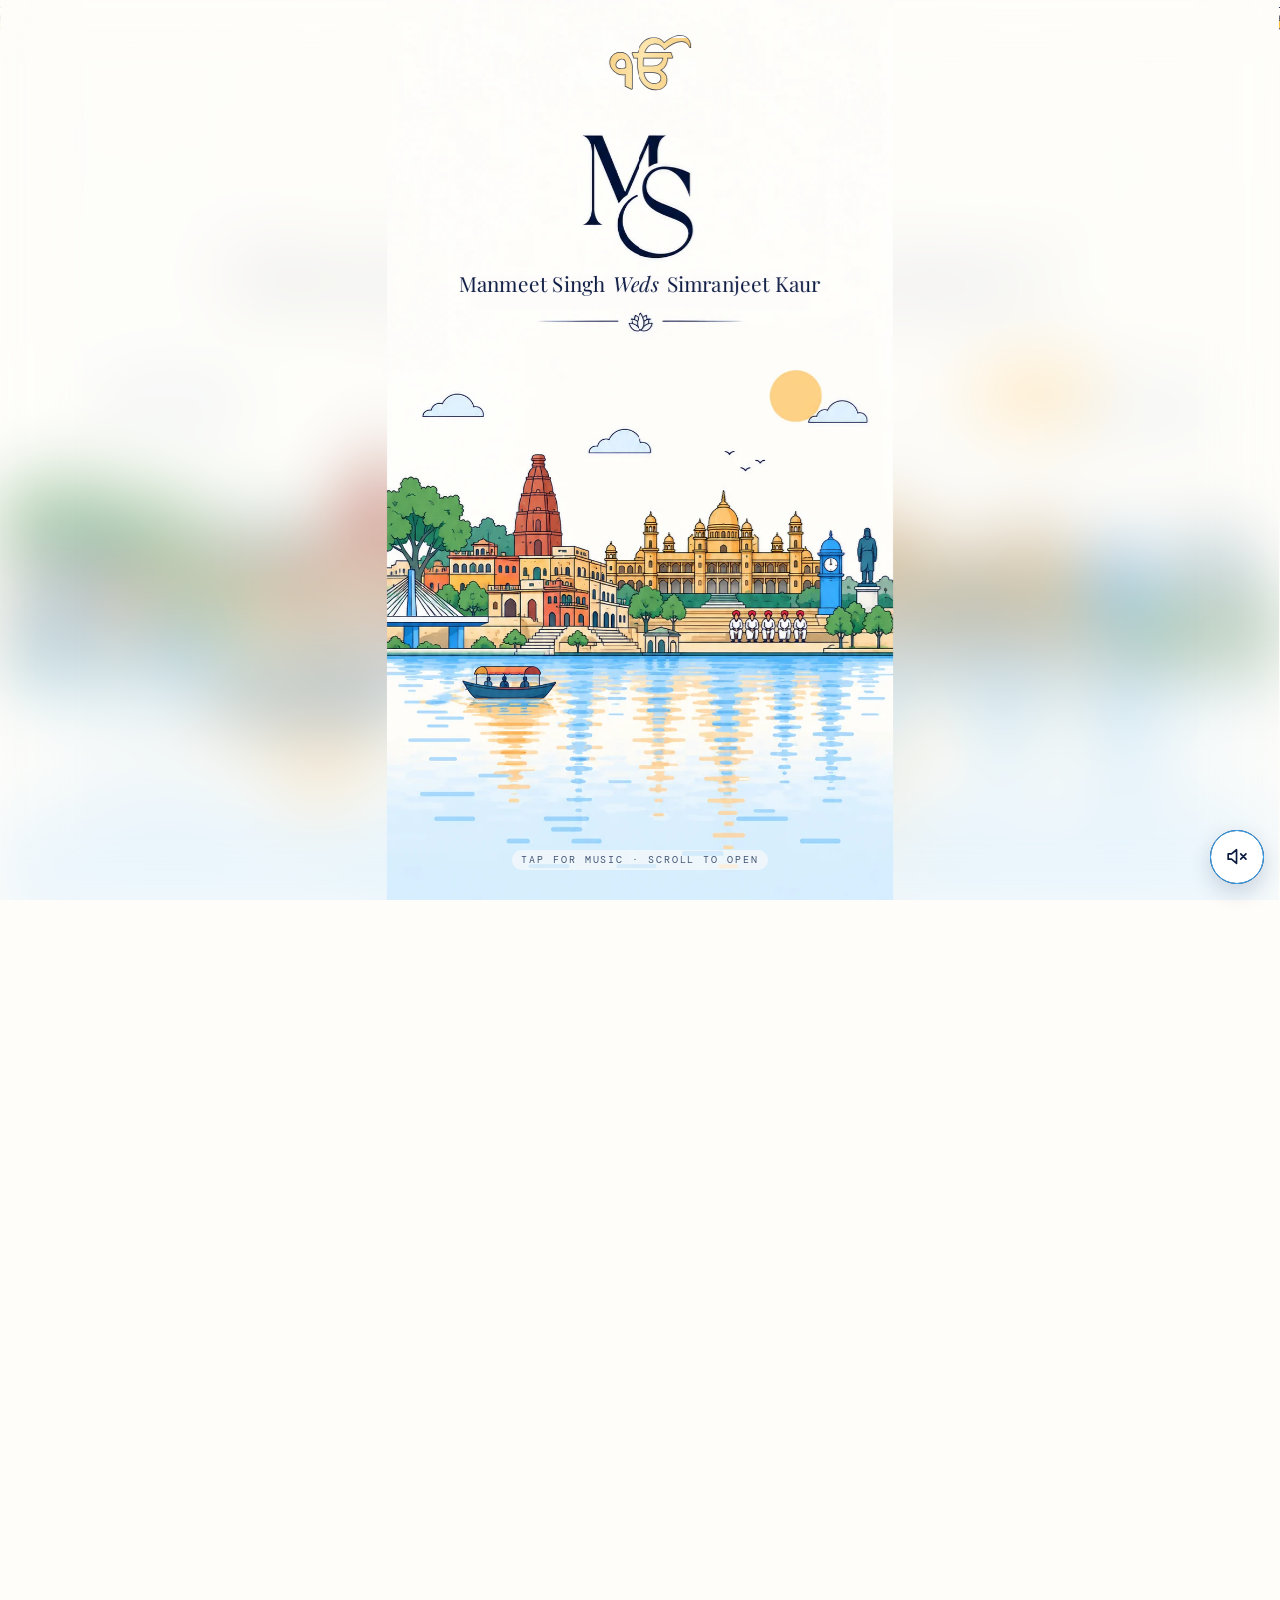
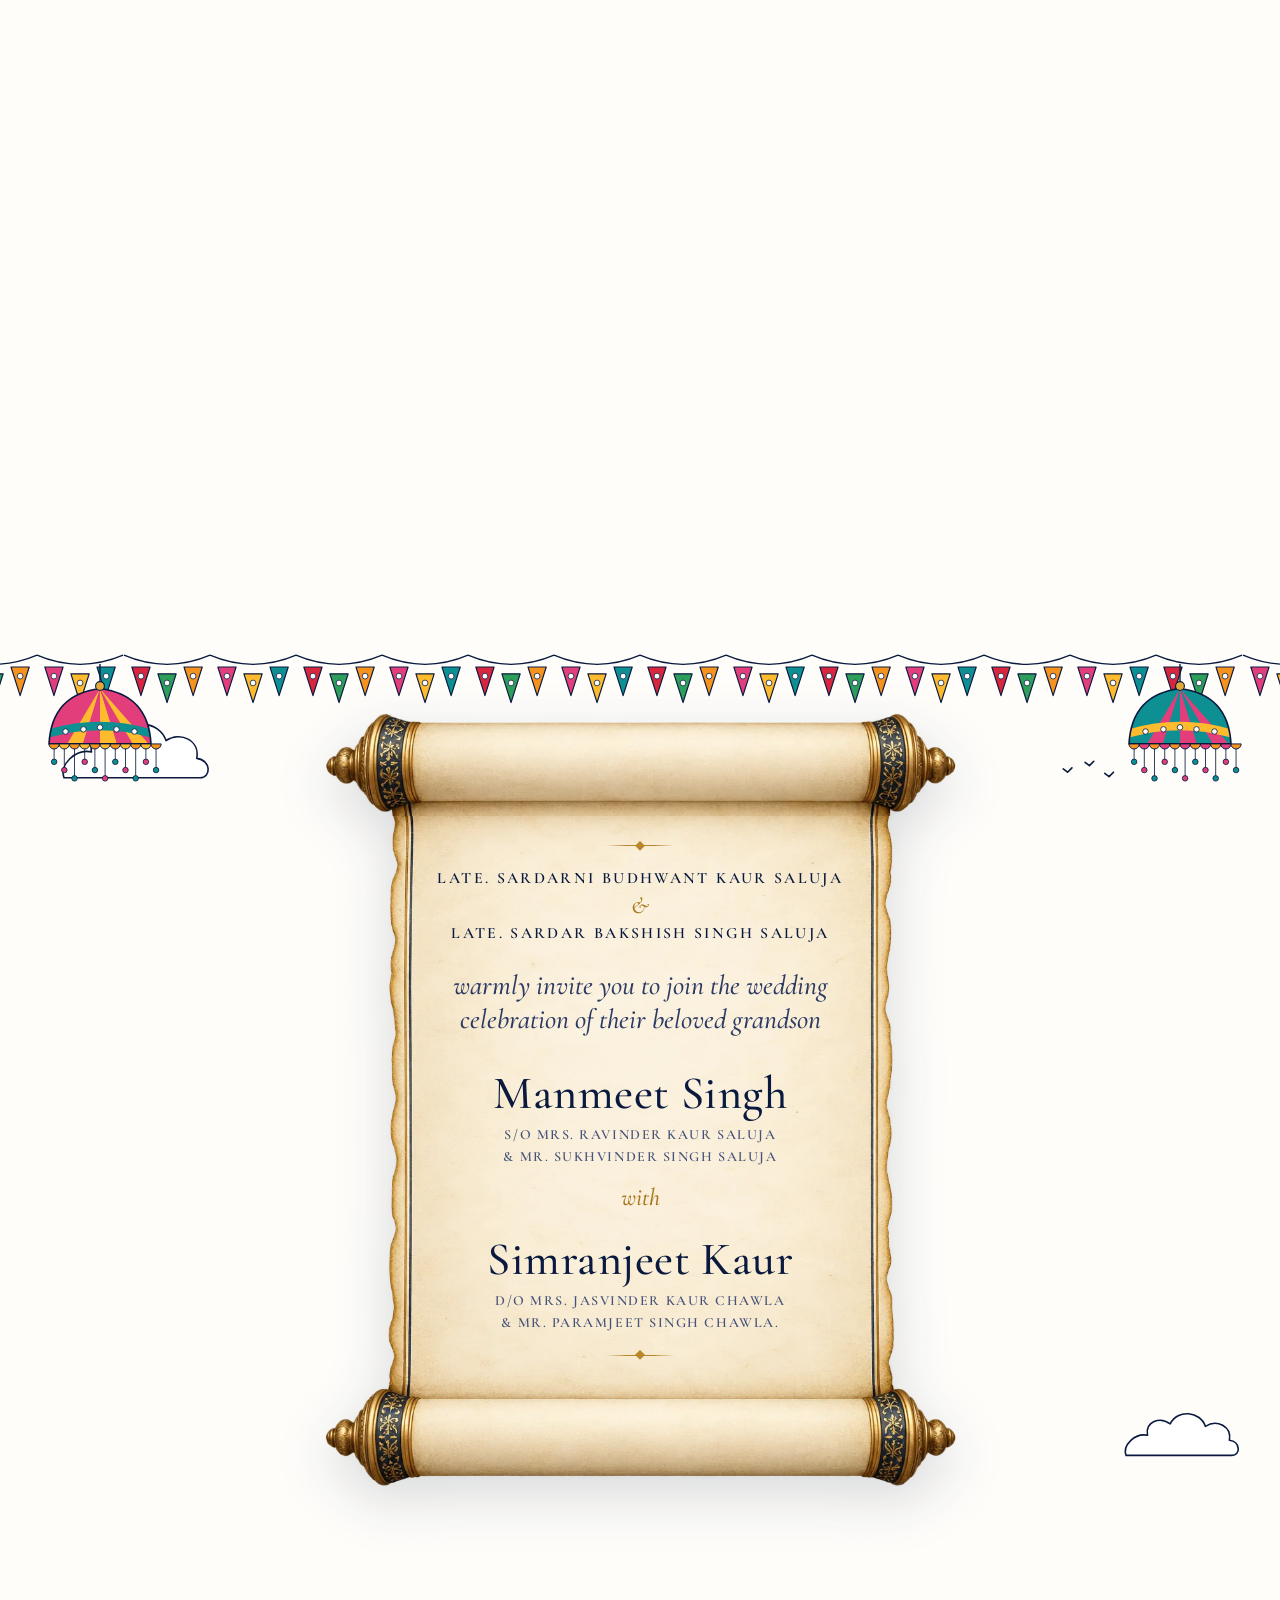
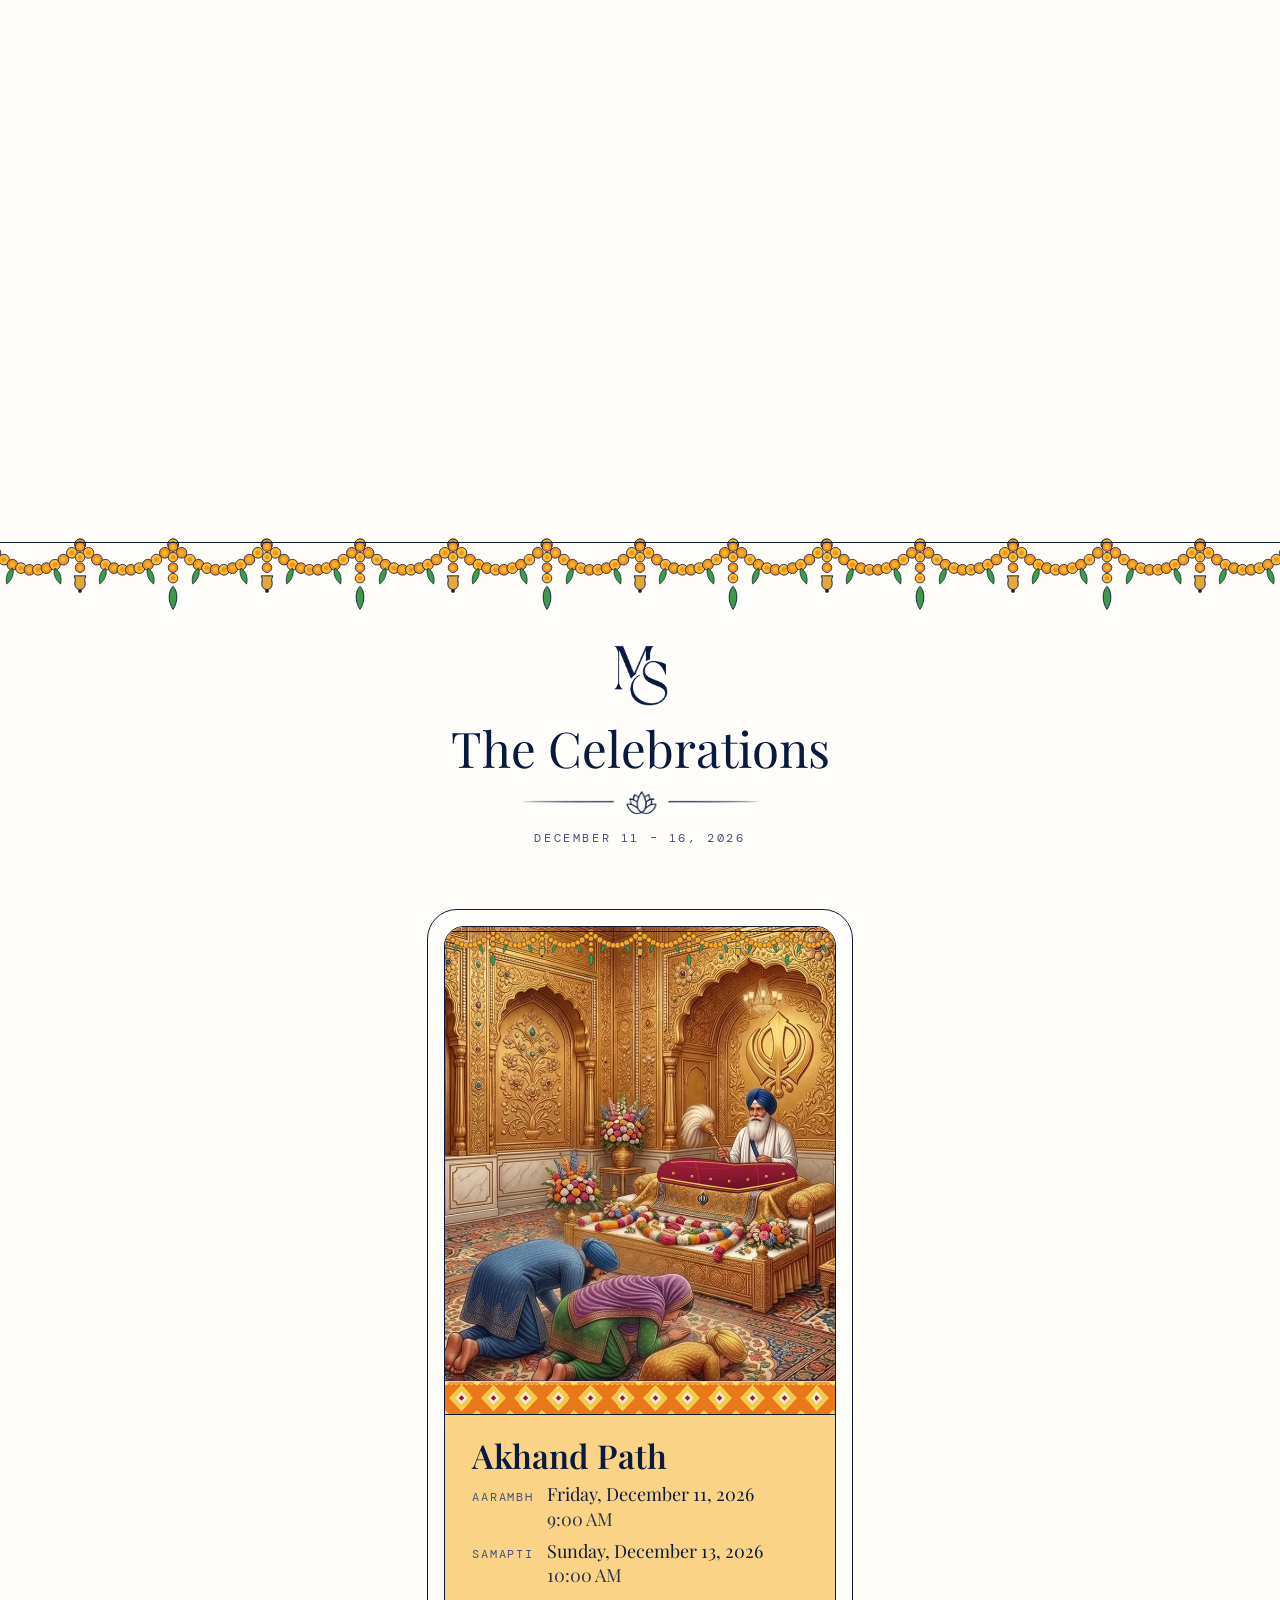
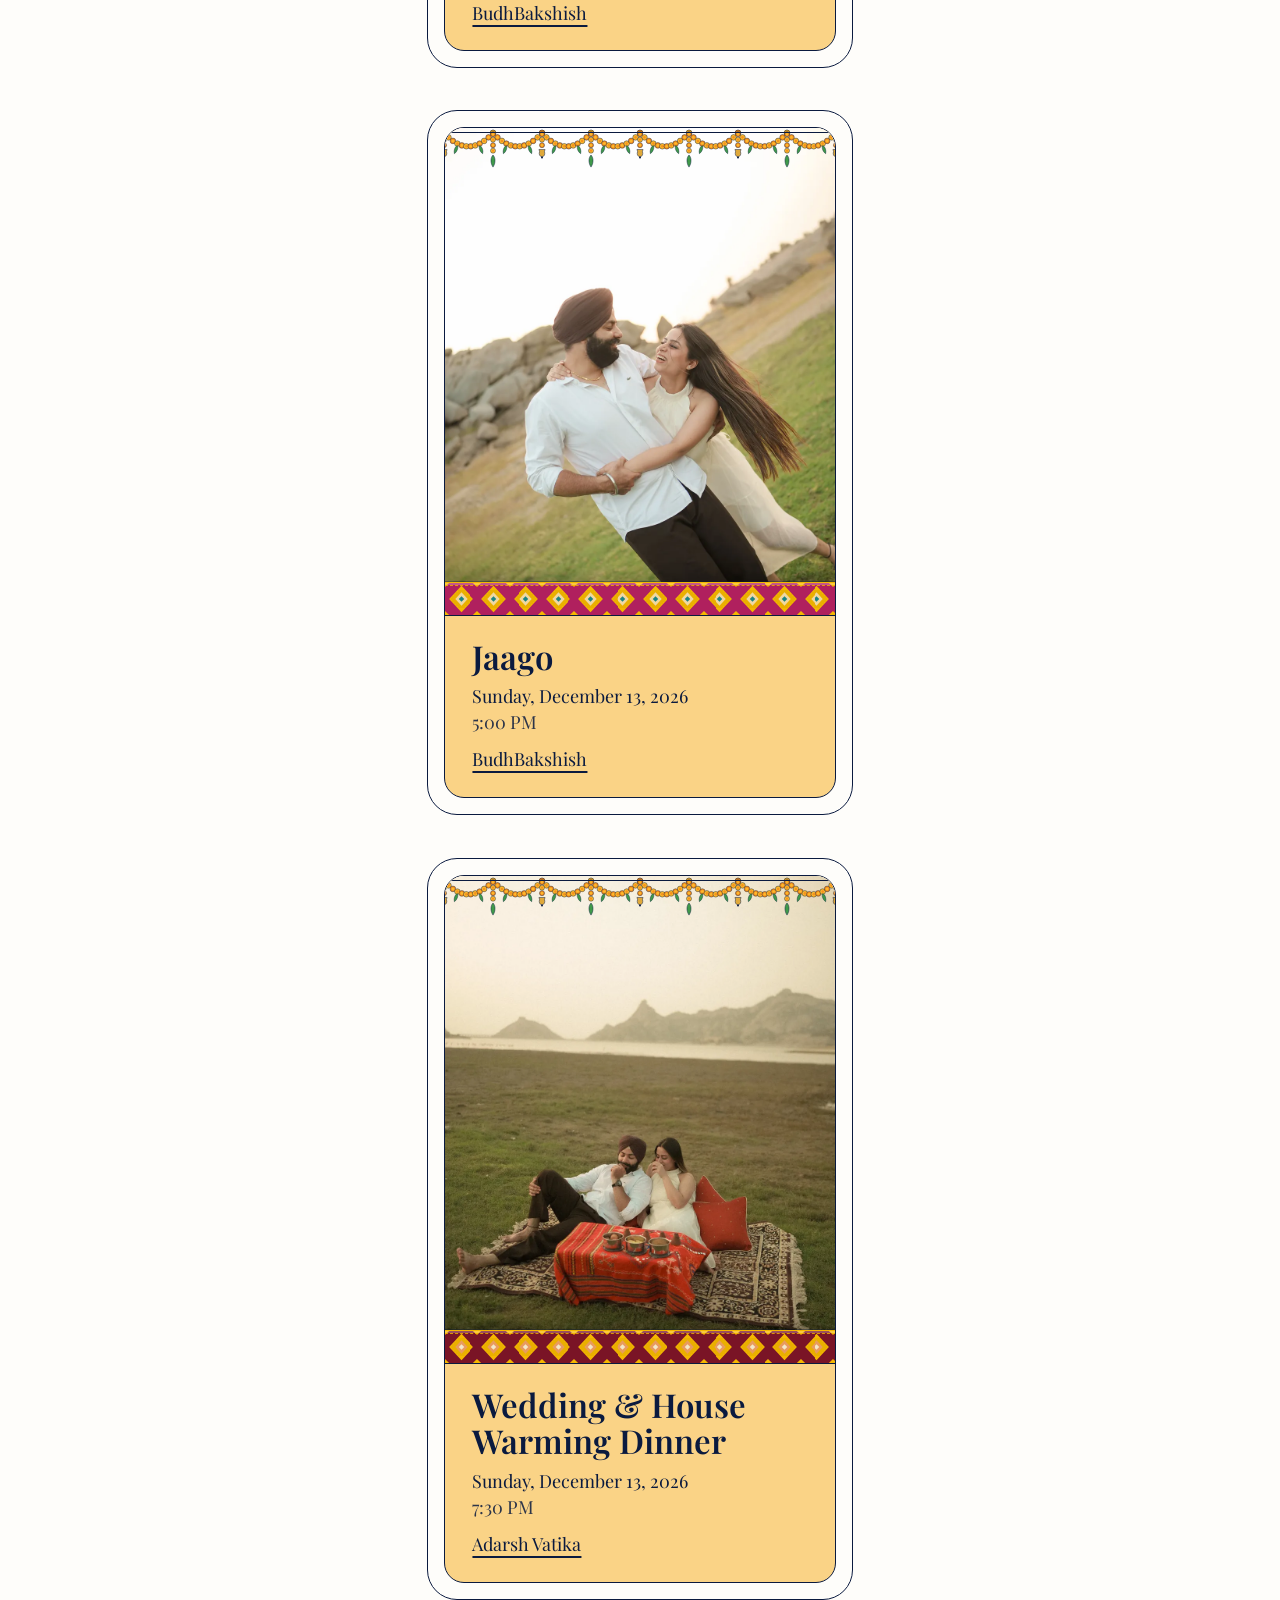
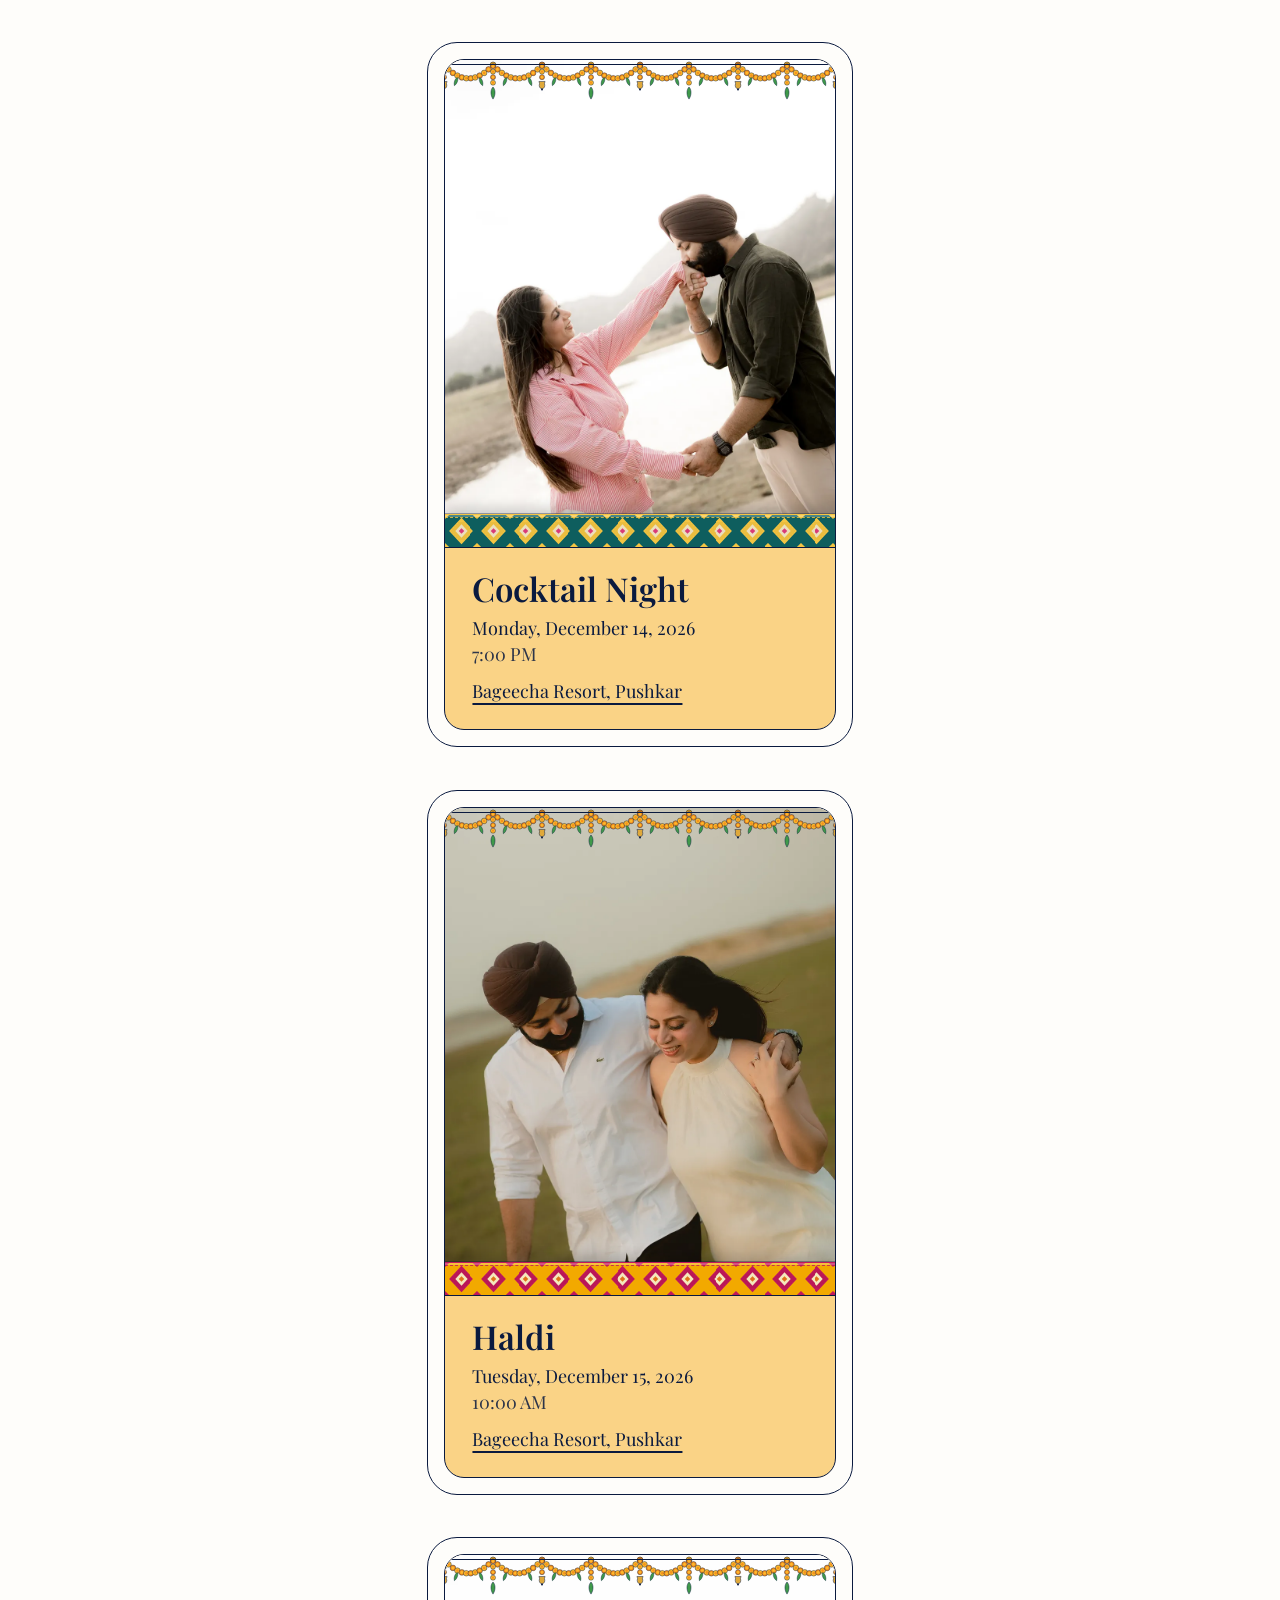
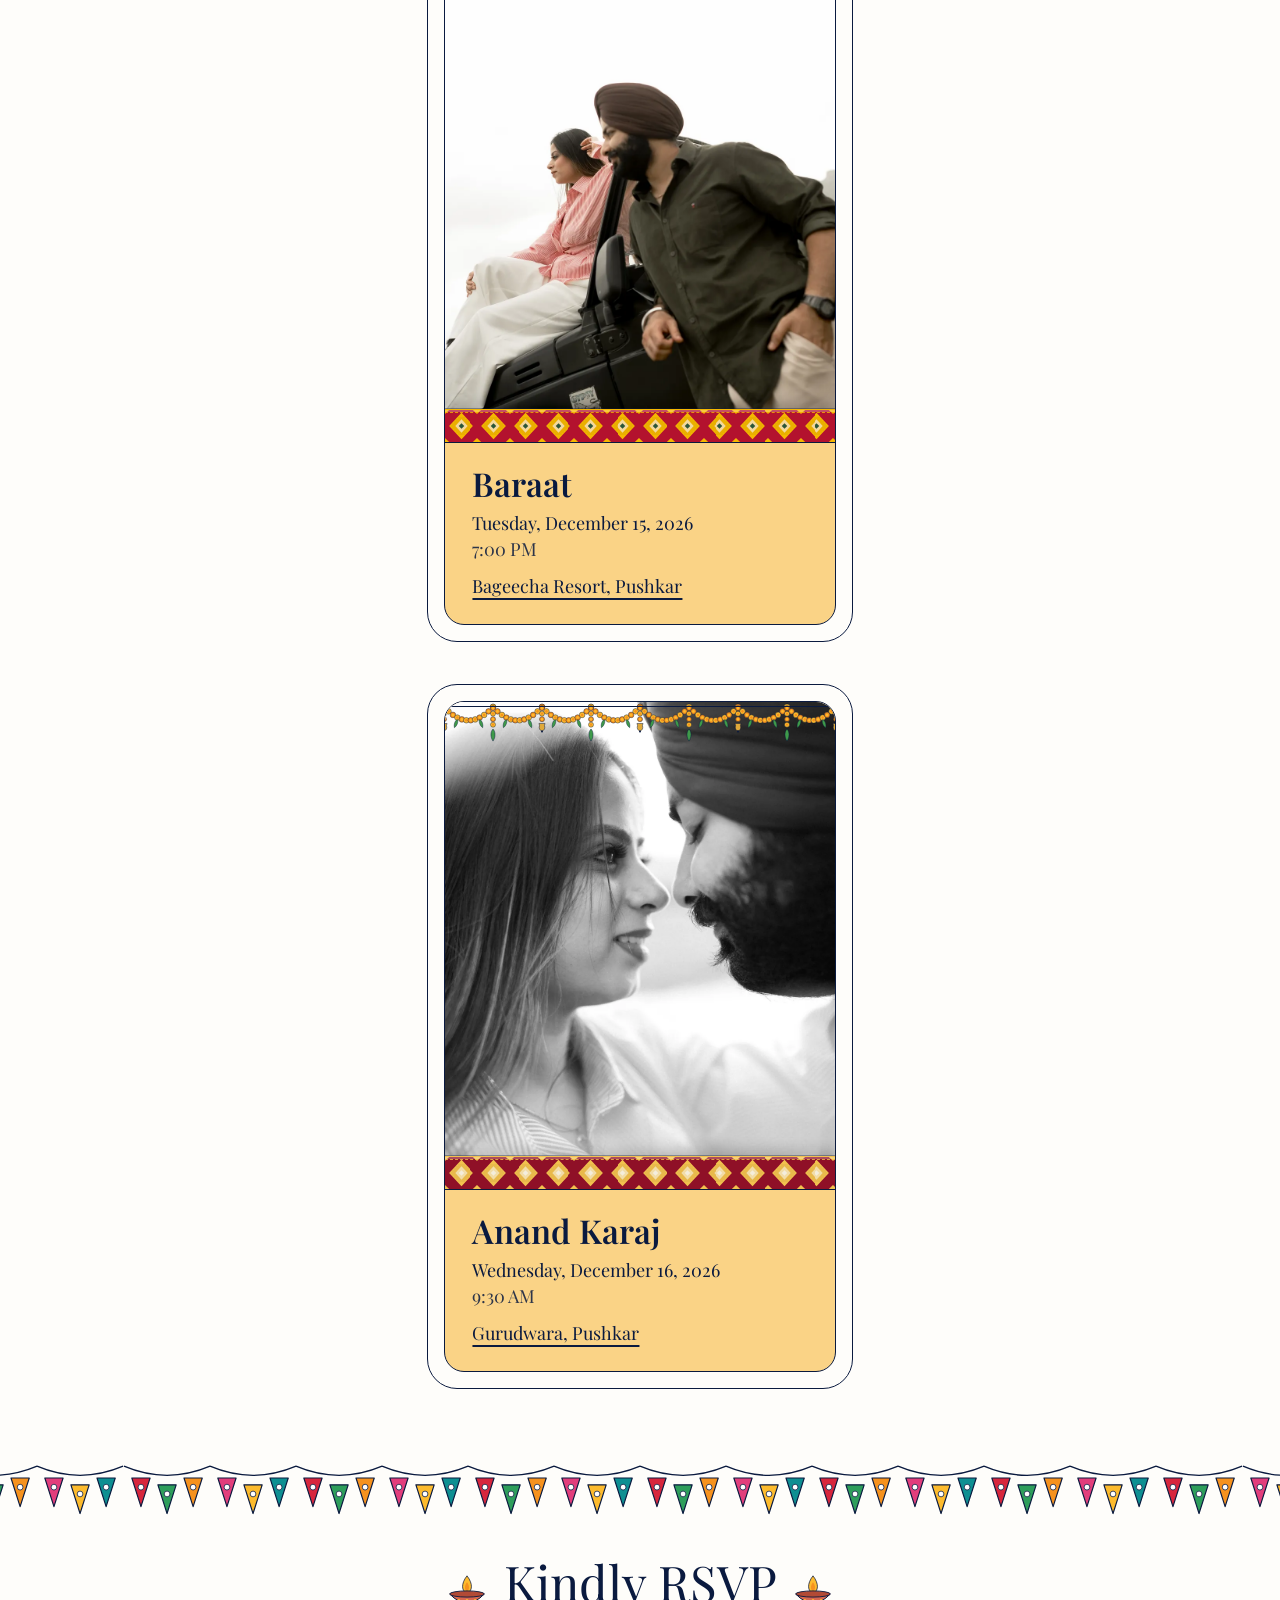
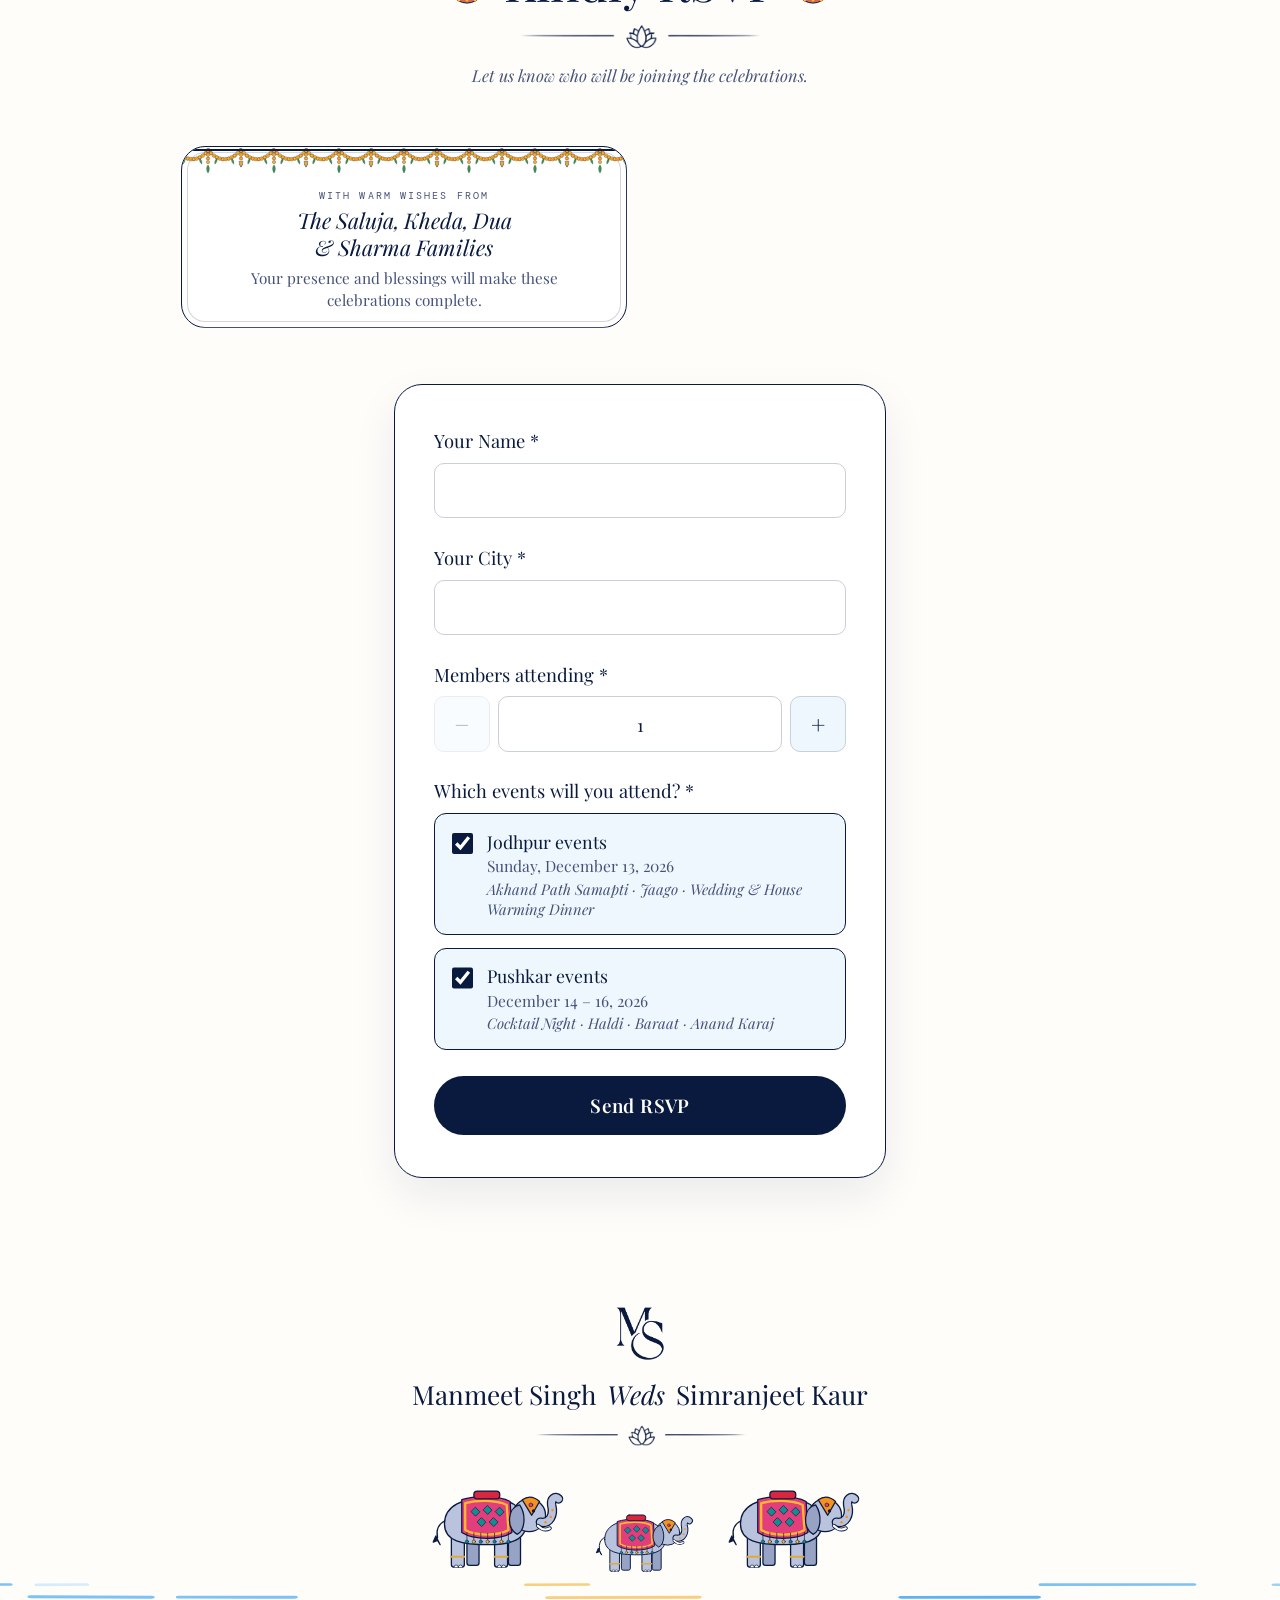
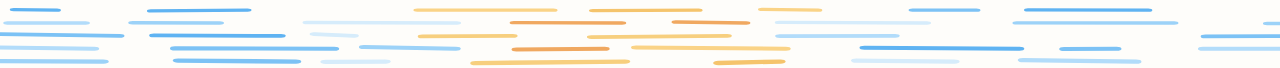
==== commit 27be3931: "Add files via upload" ====
--- a/index.html
+++ b/index.html
@@ -4,19 +4,28 @@
     <meta charset="UTF-8" />
     <meta name="viewport" content="width=device-width, initial-scale=1, viewport-fit=cover" />
     <meta name="theme-color" content="#fefdfa" />
+    <link rel="canonical" href="https://designpavneet-gif.github.io/Wedding-Invite/" />
     <meta name="description" content="Manmeet Singh weds Simranjeet Kaur · December 11–16, 2026. You are warmly invited." />
-    <!-- Link preview (WhatsApp, Instagram, Facebook). After hosting, replace YOUR-SITE-ADDRESS with your real address. -->
     <meta property="og:type" content="website" />
     <meta property="og:title" content="Manmeet Singh weds Simranjeet Kaur" />
     <meta property="og:description" content="December 11–16, 2026 · You are warmly invited to the celebrations." />
-    <meta property="og:image" content="https://YOUR-SITE-ADDRESS/og-image.jpg" />
+    <meta property="og:url" content="https://designpavneet-gif.github.io/Wedding-Invite/" />
+    <meta property="og:image" content="https://designpavneet-gif.github.io/Wedding-Invite/og-image.jpg?v=6" />
+    <meta property="og:image:secure_url" content="https://designpavneet-gif.github.io/Wedding-Invite/og-image.jpg?v=6" />
+    <meta property="og:image:type" content="image/jpeg" />
     <meta property="og:image:width" content="1200" />
     <meta property="og:image:height" content="630" />
+    <meta property="og:image:alt" content="Manmeet Singh weds Simranjeet Kaur" />
+    <meta property="og:site_name" content="Manmeet &amp; Simranjeet" />
     <meta name="twitter:card" content="summary_large_image" />
+    <meta name="twitter:title" content="Manmeet Singh weds Simranjeet Kaur" />
+    <meta name="twitter:description" content="December 11–16, 2026 · You are warmly invited to the celebrations." />
+    <meta name="twitter:image" content="https://designpavneet-gif.github.io/Wedding-Invite/og-image.jpg?v=6" />
+    <meta name="twitter:image:alt" content="Manmeet Singh weds Simranjeet Kaur" />
     <link rel="icon" href="data:image/svg+xml,<svg xmlns='http://www.w3.org/2000/svg' viewBox='0 0 100 100'><text y='.9em' font-size='90'>🪷</text></svg>" />
     <title>Manmeet Singh weds Simranjeet Kaur</title>
-    <script type="module" crossorigin src="./assets/index-Cjk90UTG.js"></script>
-    <link rel="stylesheet" crossorigin href="./assets/index-4hFIat0O.css">
+    <script type="module" crossorigin src="./assets/index-DkF8SIAI.js"></script>
+    <link rel="stylesheet" crossorigin href="./assets/index-BWbZaELo.css">
   </head>
   <body>
     <div id="root"></div>
--- a/assets/index-BWbZaELo.css
+++ b/assets/index-BWbZaELo.css
@@ -0,0 +1 @@
+@font-face{font-family:Playfair Display;font-style:normal;font-display:swap;font-weight:400;src:url(./playfair-display-cyrillic-400-normal-CjW2EstV.woff2) format("woff2"),url(./playfair-display-cyrillic-400-normal-ZiRag6zj.woff) format("woff");unicode-range:U+0301,U+0400-045F,U+0490-0491,U+04B0-04B1,U+2116}@font-face{font-family:Playfair Display;font-style:normal;font-display:swap;font-weight:400;src:url(./playfair-display-vietnamese-400-normal-BV2APVTb.woff2) format("woff2"),url(./playfair-display-vietnamese-400-normal-BbvUAu4N.woff) format("woff");unicode-range:U+0102-0103,U+0110-0111,U+0128-0129,U+0168-0169,U+01A0-01A1,U+01AF-01B0,U+0300-0301,U+0303-0304,U+0308-0309,U+0323,U+0329,U+1EA0-1EF9,U+20AB}@font-face{font-family:Playfair Display;font-style:normal;font-display:swap;font-weight:400;src:url(./playfair-display-latin-ext-400-normal-BxlSGspa.woff2) format("woff2"),url(./playfair-display-latin-ext-400-normal-qdZwdvNS.woff) format("woff");unicode-range:U+0100-02BA,U+02BD-02C5,U+02C7-02CC,U+02CE-02D7,U+02DD-02FF,U+0304,U+0308,U+0329,U+1D00-1DBF,U+1E00-1E9F,U+1EF2-1EFF,U+2020,U+20A0-20AB,U+20AD-20C0,U+2113,U+2C60-2C7F,U+A720-A7FF}@font-face{font-family:Playfair Display;font-style:normal;font-display:swap;font-weight:400;src:url(./playfair-display-latin-400-normal-CFtfchNt.woff2) format("woff2"),url(./playfair-display-latin-400-normal-DHYHbkg3.woff) format("woff");unicode-range:U+0000-00FF,U+0131,U+0152-0153,U+02BB-02BC,U+02C6,U+02DA,U+02DC,U+0304,U+0308,U+0329,U+2000-206F,U+20AC,U+2122,U+2191,U+2193,U+2212,U+2215,U+FEFF,U+FFFD}@font-face{font-family:Playfair Display;font-style:italic;font-display:swap;font-weight:400;src:url(./playfair-display-cyrillic-400-italic-drKdN10-.woff2) format("woff2"),url(./playfair-display-cyrillic-400-italic-24vVh5t9.woff) format("woff");unicode-range:U+0301,U+0400-045F,U+0490-0491,U+04B0-04B1,U+2116}@font-face{font-family:Playfair Display;font-style:italic;font-display:swap;font-weight:400;src:url(./playfair-display-vietnamese-400-italic-CD15TOr5.woff2) format("woff2"),url(./playfair-display-vietnamese-400-italic-Cpv4sfwY.woff) format("woff");unicode-range:U+0102-0103,U+0110-0111,U+0128-0129,U+0168-0169,U+01A0-01A1,U+01AF-01B0,U+0300-0301,U+0303-0304,U+0308-0309,U+0323,U+0329,U+1EA0-1EF9,U+20AB}@font-face{font-family:Playfair Display;font-style:italic;font-display:swap;font-weight:400;src:url(./playfair-display-latin-ext-400-italic-zVOgzDMq.woff2) format("woff2"),url(./playfair-display-latin-ext-400-italic-CZOjvne0.woff) format("woff");unicode-range:U+0100-02BA,U+02BD-02C5,U+02C7-02CC,U+02CE-02D7,U+02DD-02FF,U+0304,U+0308,U+0329,U+1D00-1DBF,U+1E00-1E9F,U+1EF2-1EFF,U+2020,U+20A0-20AB,U+20AD-20C0,U+2113,U+2C60-2C7F,U+A720-A7FF}@font-face{font-family:Playfair Display;font-style:italic;font-display:swap;font-weight:400;src:url(./playfair-display-latin-400-italic-LeeEXsx5.woff2) format("woff2"),url(./playfair-display-latin-400-italic-hIeePEuE.woff) format("woff");unicode-range:U+0000-00FF,U+0131,U+0152-0153,U+02BB-02BC,U+02C6,U+02DA,U+02DC,U+0304,U+0308,U+0329,U+2000-206F,U+20AC,U+2122,U+2191,U+2193,U+2212,U+2215,U+FEFF,U+FFFD}@font-face{font-family:Playfair Display;font-style:normal;font-display:swap;font-weight:600;src:url(./playfair-display-cyrillic-600-normal-oLY6jnZ7.woff2) format("woff2"),url(./playfair-display-cyrillic-600-normal-DbWAkkgN.woff) format("woff");unicode-range:U+0301,U+0400-045F,U+0490-0491,U+04B0-04B1,U+2116}@font-face{font-family:Playfair Display;font-style:normal;font-display:swap;font-weight:600;src:url(./playfair-display-vietnamese-600-normal-ICsRR-qJ.woff2) format("woff2"),url(./playfair-display-vietnamese-600-normal-BPJkAZPN.woff) format("woff");unicode-range:U+0102-0103,U+0110-0111,U+0128-0129,U+0168-0169,U+01A0-01A1,U+01AF-01B0,U+0300-0301,U+0303-0304,U+0308-0309,U+0323,U+0329,U+1EA0-1EF9,U+20AB}@font-face{font-family:Playfair Display;font-style:normal;font-display:swap;font-weight:600;src:url(./playfair-display-latin-ext-600-normal-CEjQclLc.woff2) format("woff2"),url(./playfair-display-latin-ext-600-normal-BumBfC1v.woff) format("woff");unicode-range:U+0100-02BA,U+02BD-02C5,U+02C7-02CC,U+02CE-02D7,U+02DD-02FF,U+0304,U+0308,U+0329,U+1D00-1DBF,U+1E00-1E9F,U+1EF2-1EFF,U+2020,U+20A0-20AB,U+20AD-20C0,U+2113,U+2C60-2C7F,U+A720-A7FF}@font-face{font-family:Playfair Display;font-style:normal;font-display:swap;font-weight:600;src:url(./playfair-display-latin-600-normal-CZLGqjJe.woff2) format("woff2"),url(./playfair-display-latin-600-normal-CxxueQ0Z.woff) format("woff");unicode-range:U+0000-00FF,U+0131,U+0152-0153,U+02BB-02BC,U+02C6,U+02DA,U+02DC,U+0304,U+0308,U+0329,U+2000-206F,U+20AC,U+2122,U+2191,U+2193,U+2212,U+2215,U+FEFF,U+FFFD}@font-face{font-family:DM Mono;font-style:normal;font-display:swap;font-weight:400;src:url(./dm-mono-latin-ext-400-normal-C2zvOubV.woff2) format("woff2"),url(./dm-mono-latin-ext-400-normal-1aZr6b2b.woff) format("woff");unicode-range:U+0100-02BA,U+02BD-02C5,U+02C7-02CC,U+02CE-02D7,U+02DD-02FF,U+0304,U+0308,U+0329,U+1D00-1DBF,U+1E00-1E9F,U+1EF2-1EFF,U+2020,U+20A0-20AB,U+20AD-20C0,U+2113,U+2C60-2C7F,U+A720-A7FF}@font-face{font-family:DM Mono;font-style:normal;font-display:swap;font-weight:400;src:url(./dm-mono-latin-400-normal-4GdczIuU.woff2) format("woff2"),url(./dm-mono-latin-400-normal--0xN8mdc.woff) format("woff");unicode-range:U+0000-00FF,U+0131,U+0152-0153,U+02BB-02BC,U+02C6,U+02DA,U+02DC,U+0304,U+0308,U+0329,U+2000-206F,U+20AC,U+2122,U+2191,U+2193,U+2212,U+2215,U+FEFF,U+FFFD}@font-face{font-family:Cormorant Garamond;font-style:normal;font-display:swap;font-weight:500;src:url(./cormorant-garamond-cyrillic-ext-500-normal-Yta7XZ9C.woff2) format("woff2"),url(./cormorant-garamond-cyrillic-ext-500-normal-lsPpqi9g.woff) format("woff");unicode-range:U+0460-052F,U+1C80-1C8A,U+20B4,U+2DE0-2DFF,U+A640-A69F,U+FE2E-FE2F}@font-face{font-family:Cormorant Garamond;font-style:normal;font-display:swap;font-weight:500;src:url(./cormorant-garamond-cyrillic-500-normal-CyAY5ZLS.woff2) format("woff2"),url(./cormorant-garamond-cyrillic-500-normal-DkJXBcIH.woff) format("woff");unicode-range:U+0301,U+0400-045F,U+0490-0491,U+04B0-04B1,U+2116}@font-face{font-family:Cormorant Garamond;font-style:normal;font-display:swap;font-weight:500;src:url(./cormorant-garamond-vietnamese-500-normal-BZGLGj12.woff2) format("woff2"),url(./cormorant-garamond-vietnamese-500-normal-DqXqCC0q.woff) format("woff");unicode-range:U+0102-0103,U+0110-0111,U+0128-0129,U+0168-0169,U+01A0-01A1,U+01AF-01B0,U+0300-0301,U+0303-0304,U+0308-0309,U+0323,U+0329,U+1EA0-1EF9,U+20AB}@font-face{font-family:Cormorant Garamond;font-style:normal;font-display:swap;font-weight:500;src:url(./cormorant-garamond-latin-ext-500-normal-CH1kM7og.woff2) format("woff2"),url(./cormorant-garamond-latin-ext-500-normal-DYeaGGzO.woff) format("woff");unicode-range:U+0100-02BA,U+02BD-02C5,U+02C7-02CC,U+02CE-02D7,U+02DD-02FF,U+0304,U+0308,U+0329,U+1D00-1DBF,U+1E00-1E9F,U+1EF2-1EFF,U+2020,U+20A0-20AB,U+20AD-20C0,U+2113,U+2C60-2C7F,U+A720-A7FF}@font-face{font-family:Cormorant Garamond;font-style:normal;font-display:swap;font-weight:500;src:url(./cormorant-garamond-latin-500-normal-BsRWmXhO.woff2) format("woff2"),url(./cormorant-garamond-latin-500-normal-zIXX3Q-H.woff) format("woff");unicode-range:U+0000-00FF,U+0131,U+0152-0153,U+02BB-02BC,U+02C6,U+02DA,U+02DC,U+0304,U+0308,U+0329,U+2000-206F,U+20AC,U+2122,U+2191,U+2193,U+2212,U+2215,U+FEFF,U+FFFD}@font-face{font-family:Cormorant Garamond;font-style:normal;font-display:swap;font-weight:600;src:url(./cormorant-garamond-cyrillic-ext-600-normal-BMhMHfrj.woff2) format("woff2"),url(./cormorant-garamond-cyrillic-ext-600-normal-CsIYWmWK.woff) format("woff");unicode-range:U+0460-052F,U+1C80-1C8A,U+20B4,U+2DE0-2DFF,U+A640-A69F,U+FE2E-FE2F}@font-face{font-family:Cormorant Garamond;font-style:normal;font-display:swap;font-weight:600;src:url(./cormorant-garamond-cyrillic-600-normal-C2atO-64.woff2) format("woff2"),url(./cormorant-garamond-cyrillic-600-normal-FNmA3REe.woff) format("woff");unicode-range:U+0301,U+0400-045F,U+0490-0491,U+04B0-04B1,U+2116}@font-face{font-family:Cormorant Garamond;font-style:normal;font-display:swap;font-weight:600;src:url(./cormorant-garamond-vietnamese-600-normal-BoXdMtcr.woff2) format("woff2"),url(./cormorant-garamond-vietnamese-600-normal-C4HEjEaf.woff) format("woff");unicode-range:U+0102-0103,U+0110-0111,U+0128-0129,U+0168-0169,U+01A0-01A1,U+01AF-01B0,U+0300-0301,U+0303-0304,U+0308-0309,U+0323,U+0329,U+1EA0-1EF9,U+20AB}@font-face{font-family:Cormorant Garamond;font-style:normal;font-display:swap;font-weight:600;src:url(./cormorant-garamond-latin-ext-600-normal-DaBc-lu7.woff2) format("woff2"),url(./cormorant-garamond-latin-ext-600-normal-Dk3-quAP.woff) format("woff");unicode-range:U+0100-02BA,U+02BD-02C5,U+02C7-02CC,U+02CE-02D7,U+02DD-02FF,U+0304,U+0308,U+0329,U+1D00-1DBF,U+1E00-1E9F,U+1EF2-1EFF,U+2020,U+20A0-20AB,U+20AD-20C0,U+2113,U+2C60-2C7F,U+A720-A7FF}@font-face{font-family:Cormorant Garamond;font-style:normal;font-display:swap;font-weight:600;src:url(./cormorant-garamond-latin-600-normal-Co1r35X9.woff2) format("woff2"),url(./cormorant-garamond-latin-600-normal-2CBVLo0M.woff) format("woff");unicode-range:U+0000-00FF,U+0131,U+0152-0153,U+02BB-02BC,U+02C6,U+02DA,U+02DC,U+0304,U+0308,U+0329,U+2000-206F,U+20AC,U+2122,U+2191,U+2193,U+2212,U+2215,U+FEFF,U+FFFD}@font-face{font-family:Cormorant Garamond;font-style:italic;font-display:swap;font-weight:500;src:url(./cormorant-garamond-cyrillic-ext-500-italic-ClXnudBg.woff2) format("woff2"),url(./cormorant-garamond-cyrillic-ext-500-italic-DakTmaFY.woff) format("woff");unicode-range:U+0460-052F,U+1C80-1C8A,U+20B4,U+2DE0-2DFF,U+A640-A69F,U+FE2E-FE2F}@font-face{font-family:Cormorant Garamond;font-style:italic;font-display:swap;font-weight:500;src:url(./cormorant-garamond-cyrillic-500-italic-DVnfXoMy.woff2) format("woff2"),url(./cormorant-garamond-cyrillic-500-italic-C9gO-8KC.woff) format("woff");unicode-range:U+0301,U+0400-045F,U+0490-0491,U+04B0-04B1,U+2116}@font-face{font-family:Cormorant Garamond;font-style:italic;font-display:swap;font-weight:500;src:url(./cormorant-garamond-vietnamese-500-italic-D3igDnAQ.woff2) format("woff2"),url(./cormorant-garamond-vietnamese-500-italic-C-296ow0.woff) format("woff");unicode-range:U+0102-0103,U+0110-0111,U+0128-0129,U+0168-0169,U+01A0-01A1,U+01AF-01B0,U+0300-0301,U+0303-0304,U+0308-0309,U+0323,U+0329,U+1EA0-1EF9,U+20AB}@font-face{font-family:Cormorant Garamond;font-style:italic;font-display:swap;font-weight:500;src:url(./cormorant-garamond-latin-ext-500-italic-CE7zdTnu.woff2) format("woff2"),url(./cormorant-garamond-latin-ext-500-italic-CalKM9tT.woff) format("woff");unicode-range:U+0100-02BA,U+02BD-02C5,U+02C7-02CC,U+02CE-02D7,U+02DD-02FF,U+0304,U+0308,U+0329,U+1D00-1DBF,U+1E00-1E9F,U+1EF2-1EFF,U+2020,U+20A0-20AB,U+20AD-20C0,U+2113,U+2C60-2C7F,U+A720-A7FF}@font-face{font-family:Cormorant Garamond;font-style:italic;font-display:swap;font-weight:500;src:url(./cormorant-garamond-latin-500-italic-Y14P-dkT.woff2) format("woff2"),url(./cormorant-garamond-latin-500-italic-DhNIfkTX.woff) format("woff");unicode-range:U+0000-00FF,U+0131,U+0152-0153,U+02BB-02BC,U+02C6,U+02DA,U+02DC,U+0304,U+0308,U+0329,U+2000-206F,U+20AC,U+2122,U+2191,U+2193,U+2212,U+2215,U+FEFF,U+FFFD}@font-face{font-family:Caveat;font-style:normal;font-display:swap;font-weight:500;src:url(./caveat-cyrillic-ext-500-normal-DcrB4vVx.woff2) format("woff2"),url(./caveat-cyrillic-ext-500-normal-DqTXtm5N.woff) format("woff");unicode-range:U+0460-052F,U+1C80-1C8A,U+20B4,U+2DE0-2DFF,U+A640-A69F,U+FE2E-FE2F}@font-face{font-family:Caveat;font-style:normal;font-display:swap;font-weight:500;src:url(./caveat-cyrillic-500-normal-DpMZbbjM.woff2) format("woff2"),url(./caveat-cyrillic-500-normal-DLSfp5IU.woff) format("woff");unicode-range:U+0301,U+0400-045F,U+0490-0491,U+04B0-04B1,U+2116}@font-face{font-family:Caveat;font-style:normal;font-display:swap;font-weight:500;src:url(./caveat-latin-ext-500-normal-jKqJW7bC.woff2) format("woff2"),url(./caveat-latin-ext-500-normal-wUUXxlbS.woff) format("woff");unicode-range:U+0100-02BA,U+02BD-02C5,U+02C7-02CC,U+02CE-02D7,U+02DD-02FF,U+0304,U+0308,U+0329,U+1D00-1DBF,U+1E00-1E9F,U+1EF2-1EFF,U+2020,U+20A0-20AB,U+20AD-20C0,U+2113,U+2C60-2C7F,U+A720-A7FF}@font-face{font-family:Caveat;font-style:normal;font-display:swap;font-weight:500;src:url(./caveat-latin-500-normal-B9SDL8cy.woff2) format("woff2"),url(./caveat-latin-500-normal-Do9veZfZ.woff) format("woff");unicode-range:U+0000-00FF,U+0131,U+0152-0153,U+02BB-02BC,U+02C6,U+02DA,U+02DC,U+0304,U+0308,U+0329,U+2000-206F,U+20AC,U+2122,U+2191,U+2193,U+2212,U+2215,U+FEFF,U+FFFD}@font-face{font-family:Caveat;font-style:normal;font-display:swap;font-weight:700;src:url(./caveat-cyrillic-ext-700-normal-CrK2-ngJ.woff2) format("woff2"),url(./caveat-cyrillic-ext-700-normal-DjFGiEhD.woff) format("woff");unicode-range:U+0460-052F,U+1C80-1C8A,U+20B4,U+2DE0-2DFF,U+A640-A69F,U+FE2E-FE2F}@font-face{font-family:Caveat;font-style:normal;font-display:swap;font-weight:700;src:url(./caveat-cyrillic-700-normal-BIyejhEL.woff2) format("woff2"),url(./caveat-cyrillic-700-normal-Bhcx9qBB.woff) format("woff");unicode-range:U+0301,U+0400-045F,U+0490-0491,U+04B0-04B1,U+2116}@font-face{font-family:Caveat;font-style:normal;font-display:swap;font-weight:700;src:url(./caveat-latin-ext-700-normal-DFbRgDry.woff2) format("woff2"),url(./caveat-latin-ext-700-normal-DjJQd59I.woff) format("woff");unicode-range:U+0100-02BA,U+02BD-02C5,U+02C7-02CC,U+02CE-02D7,U+02DD-02FF,U+0304,U+0308,U+0329,U+1D00-1DBF,U+1E00-1E9F,U+1EF2-1EFF,U+2020,U+20A0-20AB,U+20AD-20C0,U+2113,U+2C60-2C7F,U+A720-A7FF}@font-face{font-family:Caveat;font-style:normal;font-display:swap;font-weight:700;src:url(./caveat-latin-700-normal-D8_1Nw6V.woff2) format("woff2"),url(./caveat-latin-700-normal-cPyBTTZN.woff) format("woff");unicode-range:U+0000-00FF,U+0131,U+0152-0153,U+02BB-02BC,U+02C6,U+02DA,U+02DC,U+0304,U+0308,U+0329,U+2000-206F,U+20AC,U+2122,U+2191,U+2193,U+2212,U+2215,U+FEFF,U+FFFD}@font-face{font-family:"Noto Serif Gurmukhi";font-style:normal;font-display:swap;font-weight:500;src:url(./noto-serif-gurmukhi-gurmukhi-500-normal-CPV4pS1E.woff2) format("woff2"),url(./noto-serif-gurmukhi-gurmukhi-500-normal-0tIHMdBv.woff) format("woff")}@font-face{font-family:"Noto Serif Gurmukhi";font-style:normal;font-display:swap;font-weight:700;src:url(./noto-serif-gurmukhi-gurmukhi-700-normal-DnJZ2gwI.woff2) format("woff2"),url(./noto-serif-gurmukhi-gurmukhi-700-normal-DO1QjtRv.woff) format("woff")}:root{--paper: #fefdfa;--paper-warm: #fbf6ec;--white: #ffffff;--ink: #0a1a3f;--ink-soft: #46527a;--line: rgba(10, 26, 63, .18);--sun: #fad386;--gold: #f5c46c;--gold-deep: #c98a22;--terracotta: #d8664f;--terracotta-ink: #b24a35;--leaf: #60a85c;--blue: #34a8f8;--water-1: #eef7fd;--water-2: #d6ecfb;--water-3: #b2dcfa;color:var(--ink);background:var(--paper);font-family:Playfair Display,Georgia,serif;--sat: env(safe-area-inset-top, 0px);--sab: env(safe-area-inset-bottom, 0px);box-sizing:border-box;padding-top:var(--sat);padding-bottom:var(--sab)}html{scroll-padding-top:var(--sat);background:var(--paper);font-size:clamp(16px,calc(10px + .5vw),23px)}*{box-sizing:border-box}body{margin:0;min-width:0;min-height:100vh;overflow-x:hidden;-webkit-font-smoothing:antialiased}.invitation{background:var(--paper)}.lotus-divider{display:block;aspect-ratio:1125 / 144;background:var(--ink);-webkit-mask-size:contain;mask-size:contain;-webkit-mask-repeat:no-repeat;mask-repeat:no-repeat;-webkit-mask-position:center;mask-position:center}.orn-cloud,.orn-birds{position:absolute;display:block;height:auto;color:var(--ink);overflow:visible}.orn-sun{position:absolute;display:block;aspect-ratio:1;border-radius:50%;background:var(--sun)}.orn-water{display:block;width:100%}@keyframes drift{0%{transform:translate(0)}to{transform:translate(var(--drift, 14px))}}.opening-scene{height:250svh;min-height:1300px;position:relative}.sticky-stage{height:calc(100svh - var(--sat) - var(--sab));min-height:360px;overflow:hidden;position:sticky;top:var(--sat);isolation:isolate;background:var(--paper)}.split-artwork{position:absolute;top:0;right:0;bottom:0;left:0;overflow:hidden}.art-half{position:absolute;inset-block:0;width:50.1%;overflow:hidden;will-change:transform}.art-canvas{position:relative;width:100vw;height:100%;overflow:hidden;background:var(--paper)}.art-canvas>img{position:absolute;top:0;right:0;bottom:0;left:0;display:block;width:100%;height:100%;max-width:none;-webkit-user-select:none;user-select:none;-webkit-user-drag:none}.art-backdrop{display:none!important;object-fit:fill;filter:blur(34px) saturate(1.05);transform:scaleY(1.06);opacity:.5}@media(min-aspect-ratio:7/10){.art-backdrop{display:block!important}}.art-half--left{left:0;transform:translate3d(calc(var(--opening) * -104%),0,0)}.art-half--right{right:0;transform:translate3d(calc(var(--opening) * 104%),0,0)}.art-half--right .art-canvas{transform:translate(-50vw)}.scroll-cue{position:absolute;z-index:2;left:50%;color:var(--ink);text-align:center;pointer-events:none;transform:translate(-50%)}.scroll-cue{bottom:clamp(1.1rem,3.3vh,2.2rem);margin:0;padding:.45em 1em;border-radius:99px;background:#fefdfad1;font-family:DM Mono,monospace;font-size:.58rem;letter-spacing:.2em;text-transform:uppercase;opacity:calc(.72 - var(--opening) * .72)}.scroll-scene{height:165svh;background:var(--paper)}.scroll-stage{height:calc(100svh - var(--sat) - var(--sab));min-height:360px;position:sticky;top:var(--sat);display:grid;place-items:center;overflow:hidden;background:var(--paper)}.gap-sky,.scroll-sky{position:absolute;top:0;right:0;bottom:0;left:0;pointer-events:none}.gap-sky__sun{width:clamp(3.2rem,11vmin,6rem);right:16%;top:20%}.gap-sky__cloud--a{width:clamp(6rem,22vmin,11rem);left:8%;top:16%}.gap-sky__cloud--b{width:clamp(4.5rem,15vmin,8rem);right:10%;top:44%}.gap-sky__cloud--c{width:clamp(5rem,18vmin,9rem);left:24%;bottom:20%}.gap-sky__birds{width:clamp(3rem,9vmin,4.5rem);left:52%;top:30%}.scroll-sky__cloud--a{width:clamp(5rem,18vmin,10rem);left:4%;top:7%;animation:drift 9s ease-in-out infinite alternate}.scroll-sky__cloud--b{width:clamp(4rem,14vmin,8rem);right:3%;bottom:10%;--drift: -12px;animation:drift 11s ease-in-out infinite alternate}.scroll-sky__birds{width:clamp(2.6rem,8vmin,4rem);right:12%;top:12%}@media(max-width:700px){.opening-scene{height:230svh;min-height:1050px}.art-half{width:50.2%}}@media(prefers-reduced-motion:reduce){.scroll-cue{display:none}.scroll-sky__cloud--a,.scroll-sky__cloud--b{animation:none}}.scroll-open{--w: min( calc(100vw - 14px) , 40rem, calc((86svh - var(--sat) - var(--sab)) * .82));--h: min(calc(86svh - var(--sat) - var(--sab)), 60rem, calc(var(--w) * 1.75));--roller: calc(var(--w) * .1617);--travel: calc(var(--h) / 2 - var(--roller));--ease: cubic-bezier(.62, .02, .22, 1);--dur: 2.1s;position:relative;z-index:1;width:var(--w);height:var(--h);container-type:inline-size;filter:drop-shadow(0 18px 28px rgba(10,26,63,.16))}.scroll-open__paper{position:absolute;left:0;right:0;top:calc(var(--roller) * .9);bottom:calc(var(--roller) * .9);clip-path:inset(calc(50% - var(--roller) * .06) 0 calc(50% - var(--roller) * .06) 0);transition:clip-path var(--dur) var(--ease)}.scroll-open__paper-img{position:absolute;top:0;right:0;bottom:0;left:0;width:100%;height:100%;object-fit:fill;display:block}.scroll-open__roller{position:absolute;left:0;width:100%;height:auto;display:block;z-index:2;transition:transform var(--dur) var(--ease)}.scroll-open__roller--top{top:0;transform:translateY(var(--travel))}.scroll-open__roller--bottom{bottom:0;transform:translateY(calc(var(--travel) * -1))}.scroll-open--open .scroll-open__paper{clip-path:inset(0 0 0 0)}.scroll-open--open .scroll-open__roller{transform:translateY(0)}.scroll-open .invite-copy{opacity:0;transition:opacity .6s ease-out .2s}.scroll-open--open .invite-copy{opacity:1}@media(prefers-reduced-motion:reduce){.scroll-open__paper{clip-path:none;transition:none}.scroll-open__roller{transform:none;transition:none}.scroll-open .invite-copy{opacity:1;transition:none}}.invite-copy{position:absolute;top:5%;right:17%;bottom:5%;left:17%;display:flex;flex-direction:column;align-items:center;justify-content:center;text-align:center;color:var(--ink);font-size:min(3.9cqi,1.2rem,calc(var(--h) * .0235));line-height:1.45}.invite-copy p{margin:0}.invite-copy__host{color:var(--ink);letter-spacing:.01em;font-size:.97em;text-wrap:balance}.invite-copy__small{font-style:italic;color:var(--terracotta-ink);margin:.12em 0!important}.invite-copy__msg{font-style:italic;color:var(--ink-soft);margin-top:.55em!important;max-width:24ch;text-wrap:balance}.invite-copy__name{margin-top:.45em!important;font-size:min(11cqi,3.6rem,calc(var(--h) * .066));line-height:1.08;color:var(--ink);letter-spacing:.01em}.invite-copy__parents{font-size:.88em;color:var(--ink-soft);max-width:27ch;text-wrap:balance}.invite-copy__rule{display:block;width:3.5em;height:1px;margin-top:1em;background:linear-gradient(90deg,transparent,var(--ink),transparent)}.arch-defs{position:absolute;width:0;height:0}.blessing-scene{position:relative}.blessing-stage{min-height:100svh;display:grid;place-items:center;padding:clamp(1.25rem,5svh,3rem) clamp(.9rem,4vw,2rem);background:var(--paper)}.arch-frame{position:relative;width:min(90vw,31rem);height:min(calc(88svh - var(--sat) - var(--sab)),56rem);min-height:560px;padding:clamp(7px,1.8vw,10px);background:var(--paper);clip-path:url(#arch-clip);-webkit-clip-path:url(#arch-clip)}.arch-window{position:relative;width:100%;height:100%;overflow:hidden;container-type:size;clip-path:url(#arch-clip);-webkit-clip-path:url(#arch-clip);display:flex;flex-direction:column;align-items:center;background:var(--white)}.arch-sky{position:absolute;top:0;right:0;bottom:0;left:0;pointer-events:none}.arch-sky__sun{width:11cqw;right:12%;top:21%}.arch-sky__cloud--a{width:25cqw;left:-3%;top:44%;animation:drift 10s ease-in-out infinite alternate}.arch-sky__cloud--b{width:19cqw;right:-2%;top:31%;--drift: -10px;animation:drift 12s ease-in-out infinite alternate}.arch-sky__birds{width:12cqw;left:13%;top:25%}.arch-outline{position:absolute;inset:clamp(7px,1.8vw,10px);width:calc(100% - (2*clamp(7px,1.8vw,10px)));height:calc(100% - (2*clamp(7px,1.8vw,10px)));overflow:visible;pointer-events:none}.arch-outline--outer{top:0;right:0;bottom:0;left:0;width:100%;height:100%}.arch-outline path{fill:none;stroke:var(--ink);stroke-width:1.6px;opacity:0;transition:opacity 1.4s ease-out}.arch-outline--outer path{stroke-width:3px}.blessing-scene--revealed .arch-outline path{opacity:1}.blessing-copy{position:relative;z-index:1;padding:25% 11% 0;text-align:center;display:flex;flex-direction:column;align-items:center;container-type:inline-size;width:100%}.ik-onkar{margin:0;font-family:"Noto Serif Gurmukhi",serif;font-weight:700;font-size:clamp(3.8rem,27cqi,7.2rem);line-height:1.3;padding:.12em .14em .02em;overflow:visible;-webkit-text-fill-color:transparent;-webkit-text-stroke:.9px rgba(10,26,63,.75);background:linear-gradient(100deg,#d99a36,#f5c46c 30%,#fde6ae 46%,#f5c46c 58%,#d99a36);background-size:260% 100%;background-position:100% 0;-webkit-background-clip:text;background-clip:text;color:transparent;opacity:0;transform:scale(.92)}.blessing-scene--revealed .ik-onkar{animation:mark-in 1.2s ease-out .5s forwards,shimmer 2.2s ease-in-out 1.5s forwards}@keyframes mark-in{to{opacity:1;transform:scale(1)}}@keyframes shimmer{0%{background-position:100% 0}to{background-position:0% 0}}.gurbani{margin:clamp(.6rem,4cqi,1.2rem) 0 0;padding:0;display:flex;flex-direction:column;gap:.15em;font-family:"Noto Serif Gurmukhi",serif;font-weight:500;font-size:clamp(1.15rem,6.6cqi,1.75rem);line-height:1.45;color:var(--ink)}.gurbani__line{opacity:0;transform:translateY(8px);filter:blur(4px)}.blessing-scene--revealed .gurbani__line{animation:settle 1.1s ease-out forwards;animation-delay:calc(1.3s + var(--i) * .35s)}@keyframes settle{to{opacity:1;transform:none;filter:blur(0)}}.blessing-divider{width:52%;margin-top:clamp(.5rem,3cqi,.9rem);opacity:0}.blessing-translation{max-width:26ch;margin:clamp(.5rem,3cqi,.9rem) 0 0;text-wrap:balance;font-style:italic;font-size:clamp(.82rem,3.9cqi,1rem);line-height:1.55;color:var(--ink);opacity:0}.blessing-source{margin:.45rem 0 0;font-family:DM Mono,ui-monospace,monospace;font-size:clamp(.58rem,2.5cqi,.68rem);letter-spacing:.12em;text-transform:uppercase;color:var(--ink-soft);opacity:0}.blessing-scene--revealed .blessing-divider{animation:fade 1.2s ease-out 1.9s forwards}.blessing-scene--revealed .blessing-translation{animation:fade 1.2s ease-out 2.1s forwards}.blessing-scene--revealed .blessing-source{animation:fade 1.2s ease-out 2.4s forwards}@keyframes fade{to{opacity:1}}.temple-wrap{position:relative;z-index:1;margin-top:auto;width:min(145cqw,58cqh);flex-shrink:0}.golden-temple{display:block;width:100%;height:auto}.golden-temple__building :is(rect,path){stroke:var(--ink);stroke-width:.9px;vector-effect:non-scaling-stroke;stroke-linejoin:round}.golden-temple__building .gt-far :is(rect,path),.golden-temple__building .gt-far{stroke:var(--ink);stroke-opacity:.55;stroke-width:.8px;vector-effect:non-scaling-stroke}.golden-temple__building line{stroke:var(--ink);stroke-opacity:.8}.golden-temple__building{transform-box:view-box;transform-origin:50% 75%;opacity:0;transform:translateY(14px)}.golden-temple__reflection{opacity:0}.blessing-scene--revealed .golden-temple__building{animation:rise 1.8s cubic-bezier(.2,.7,.2,1) .8s forwards}.blessing-scene--revealed .golden-temple__reflection{animation:fade 2s ease-out 1.4s forwards}@keyframes rise{to{opacity:1;transform:none}}@media(max-height:640px){.blessing-copy{padding-top:21%}}@media(orientation:landscape)and (max-height:560px){.arch-frame{width:min(82vw,25rem);height:640px}.scroll-scene{height:auto}.scroll-stage{position:relative;top:0;height:auto;min-height:100svh;padding:2rem 0}.scroll-open{--w: min(62vw, 24rem);--h: calc(var(--w) * 1.72)}}@media(prefers-reduced-motion:reduce){.arch-outline path{opacity:1;transition:none}.arch-sky__cloud--a,.arch-sky__cloud--b{animation:none}.ik-onkar,.gurbani__line,.blessing-divider,.blessing-translation,.blessing-source,.golden-temple__building,.golden-temple__reflection{opacity:1;transform:none;filter:none;animation:none!important}.ik-onkar{background-position:30% 0}}.events-header,.rsvp-header{display:flex;flex-direction:column;align-items:center;text-align:center;padding:0 1.5rem}.events-header__mark{display:block;width:3.6rem;aspect-ratio:681 / 750;background:var(--ink);-webkit-mask-size:contain;mask-size:contain;-webkit-mask-repeat:no-repeat;mask-repeat:no-repeat;-webkit-mask-position:center;mask-position:center}.events-header__title,.rsvp-header__title{margin:.8rem 0 .2rem;font-weight:400;font-size:clamp(2rem,8.5vw,3rem);line-height:1.1;color:var(--ink)}.events-header__divider,.rsvp-header__divider{width:min(15rem,62vw);margin:.5rem auto .7rem}.events-header__dates{margin:0;font-family:DM Mono,ui-monospace,monospace;font-size:.72rem;letter-spacing:.22em;text-transform:uppercase;color:var(--ink-soft)}.events-scene{position:relative;background:var(--paper);color:var(--ink);padding:clamp(4rem,12svh,7rem) 0 clamp(3rem,8svh,4.5rem)}.events-header{margin-bottom:clamp(2.5rem,7svh,4rem)}.events-list{list-style:none;margin:0 auto;padding:0 1rem;display:flex;flex-direction:column;align-items:center;gap:clamp(1.8rem,5svh,2.6rem)}.event-card{width:min(86vw,26rem,calc((100svh - 13rem)*.63));min-width:min(86vw,15rem);padding:clamp(10px,3vw,16px);border:1.5px solid var(--ink);border-radius:clamp(18px,7cqi,30px);perspective:1600px;container-type:inline-size}.event-card__inner{display:grid;transform-style:preserve-3d;transform:rotateY(0)}.event-card--flipped .event-card__inner{animation:card-flip .75s cubic-bezier(.3,.1,.25,1) forwards}@keyframes card-flip{0%{transform:rotateY(0) scale(1)}50%{transform:rotateY(90deg) scale(1.03)}to{transform:rotateY(180deg) scale(1)}}.event-card__face{grid-area:1 / 1;border-radius:clamp(14px,4.2vw,20px);overflow:hidden;-webkit-backface-visibility:hidden;backface-visibility:hidden;border:1.5px solid var(--ink)}.event-card__back{transform:rotateY(180deg);display:flex;flex-direction:column;background:var(--sun);margin:0}.event-card__front{background:var(--white);padding:10px}.event-card__front-frame{height:100%;border:1px solid var(--line);border-radius:clamp(9px,3vw,13px);display:flex;flex-direction:column;align-items:center;justify-content:center;gap:1rem}.event-card__monogram{display:block;width:44%;aspect-ratio:681 / 750;background:var(--ink);-webkit-mask-size:contain;mask-size:contain;-webkit-mask-repeat:no-repeat;mask-repeat:no-repeat;-webkit-mask-position:center;mask-position:center}.event-card__front-divider{width:58%}.event-card__front-count{font-family:DM Mono,ui-monospace,monospace;font-size:.7rem;letter-spacing:.24em;color:var(--ink-soft)}.event-card__media{position:relative;aspect-ratio:4 / 5;background:var(--white);border-bottom:1.5px solid var(--ink);overflow:hidden}.event-card__media img{position:absolute;top:0;right:0;bottom:0;left:0;width:100%;height:100%;object-fit:cover}.event-card__placeholder{position:absolute;top:0;right:0;bottom:0;left:0;container-type:inline-size;background:linear-gradient(180deg,var(--white) 0%,var(--white) 62%,var(--water-1) 100%)}.event-card__ph-sun{width:17cqw;right:16%;top:16%}.event-card__ph-cloud--a{width:34cqw;left:8%;top:22%}.event-card__ph-cloud--b{width:24cqw;right:6%;top:42%}.event-card__ph-birds{width:15cqw;left:46%;top:12%}.event-card__placeholder--1 .event-card__ph-sun{left:14%;right:auto;top:24%}.event-card__placeholder--1 .event-card__ph-cloud--a{left:auto;right:6%;top:14%}.event-card__placeholder--1 .event-card__ph-cloud--b{right:auto;left:30%;top:40%}.event-card__placeholder--2 .event-card__ph-sun{right:40%;top:10%}.event-card__placeholder--2 .event-card__ph-cloud--a{top:32%}.event-card__placeholder--2 .event-card__ph-birds{left:16%;top:16%}.event-card__placeholder-num{position:absolute;left:0;right:0;bottom:30%;text-align:center;font-style:italic;font-size:20cqw;line-height:1;color:var(--ink);opacity:.85}.event-card__ph-water{position:absolute;left:0;right:0;bottom:0;height:26%}.event-card__details{padding:clamp(.9rem,5.5cqi,1.6rem) clamp(1rem,7cqi,2rem) clamp(1rem,6.5cqi,1.9rem);color:var(--ink)}.event-card__title{margin:0 0 .55rem;font-weight:600;font-size:clamp(1.3rem,8.4cqi,2.15rem);line-height:1.12;text-wrap:balance}.event-card__when{margin:0 0 .75rem;font-size:clamp(.9rem,4.6cqi,1.12rem);line-height:1.4}.event-card__when span{display:block}.event-card__time{white-space:nowrap;opacity:.85}.event-card__venue{display:inline-block;margin:0;font-size:clamp(.9rem,4.6cqi,1.12rem);color:var(--ink);text-decoration:underline;text-decoration-thickness:1.5px;text-underline-offset:.3em}a.event-card__venue:hover{text-decoration-thickness:2.5px}@media(prefers-reduced-motion:reduce){.event-card__inner,.event-card--flipped .event-card__inner{transform:rotateY(180deg);animation:none}}.rsvp-scene{--field-line: #c9cfdc;background:var(--paper);padding:clamp(1rem,4svh,2.5rem) 1rem clamp(3rem,8svh,5rem);display:flex;flex-direction:column;align-items:center}.rsvp-header{margin-bottom:clamp(1.4rem,4svh,2.2rem)}.rsvp-header__sub{margin:0;font-size:1rem;font-style:italic;color:var(--ink-soft)}.rsvp-card{width:min(92vw,30rem);background:var(--white);color:var(--ink);border:1.5px solid var(--ink);border-radius:clamp(20px,6vw,28px);padding:clamp(1.6rem,7vw,2.6rem) clamp(1.3rem,7vw,2.4rem);box-shadow:0 18px 44px #0a1a3f14}.rsvp-field{margin:0 0 1.6rem;padding:0;border:0;min-width:0}.rsvp-field>label:not(.rsvp-event),.rsvp-events legend{display:block;margin-bottom:.6rem;padding:0;font-size:1.12rem;color:var(--ink)}.rsvp-field input[type=text],.rsvp-stepper input{width:100%;height:3.4rem;padding:0 1rem;border:1.5px solid var(--field-line);border-radius:10px;background:var(--white);font:inherit;font-size:1.08rem;color:var(--ink);transition:border-color .15s ease,box-shadow .15s ease}.rsvp-field input:focus-visible{outline:none;border-color:var(--ink);box-shadow:0 0 0 3px #34a8f84d}.rsvp-field input[aria-invalid=true]{border-color:#b3261e}.rsvp-error{margin:.45rem 0 0;font-size:.95rem;color:#b3261e}.rsvp-error--block{margin:0 0 1rem}.rsvp-stepper{display:grid;grid-template-columns:3.4rem 1fr 3.4rem;gap:.5rem}.rsvp-stepper input{text-align:center;-moz-appearance:textfield}.rsvp-stepper input::-webkit-inner-spin-button,.rsvp-stepper input::-webkit-outer-spin-button{-webkit-appearance:none;margin:0}.rsvp-stepper__btn{height:3.4rem;border:1.5px solid var(--field-line);border-radius:10px;background:var(--water-1);font:inherit;font-size:1.5rem;line-height:1;color:var(--ink);cursor:pointer}.rsvp-stepper__btn:hover:not(:disabled){border-color:var(--ink)}.rsvp-stepper__btn:disabled{opacity:.4;cursor:default}.rsvp-stepper__btn:focus-visible{outline:3px solid rgba(52,168,248,.45);outline-offset:1px}.rsvp-events{display:flex;flex-direction:column;gap:.75rem}.rsvp-event{display:flex;align-items:flex-start;gap:.85rem;cursor:pointer;padding:.95rem 1rem;border:1.5px solid #e1e4ec;border-radius:12px;background:var(--white);transition:border-color .15s ease,background-color .15s ease}.rsvp-event--checked{border-color:var(--ink);background:var(--water-1)}.rsvp-event input{flex:none;width:1.3rem;height:1.3rem;margin:.2rem 0 0;accent-color:var(--ink);cursor:pointer}.rsvp-event:has(input:focus-visible){box-shadow:0 0 0 3px #34a8f859}.rsvp-event__text{display:flex;flex-direction:column;gap:.15rem;min-width:0}.rsvp-event__title{font-size:1.08rem;color:var(--ink)}.rsvp-event__meta{font-size:.95rem;color:var(--ink-soft)}.rsvp-notice{margin:0 0 1rem;padding:.8rem 1rem;border-radius:10px;background:#fdf3dc;font-size:.95rem;color:#7a4b12}.rsvp-submit{width:100%;height:3.6rem;border:0;border-radius:999px;background:var(--ink);color:var(--paper);font:inherit;font-size:1.15rem;font-weight:600;letter-spacing:.02em;cursor:pointer;transition:transform .15s ease,background-color .15s ease}.rsvp-submit:hover:not(:disabled){background:#13295e}.rsvp-submit:active:not(:disabled){transform:scale(.98)}.rsvp-submit:disabled{opacity:.45;cursor:not-allowed}.rsvp-submit:focus-visible{outline:3px solid rgba(52,168,248,.5);outline-offset:3px}.rsvp-card--thanks{text-align:center}.rsvp-thanks__title{margin:0 0 .2rem;font-weight:400;font-style:italic;font-size:clamp(1.8rem,7vw,2.4rem);color:var(--ink)}.rsvp-thanks__text{margin:0 0 .6rem;font-size:1.05rem;line-height:1.55;color:var(--ink)}.rsvp-link-button{margin-top:.8rem;border:0;background:none;padding:.4rem;font:inherit;font-size:1rem;color:var(--ink);text-decoration:underline;text-underline-offset:.25em;cursor:pointer}.site-footer{display:flex;flex-direction:column;align-items:center;text-align:center;padding-top:clamp(2rem,6svh,3.5rem);background:var(--paper)}.site-footer__mark{display:block;width:3.2rem;aspect-ratio:681 / 750;background:var(--ink);-webkit-mask-size:contain;mask-size:contain;-webkit-mask-repeat:no-repeat;mask-repeat:no-repeat;-webkit-mask-position:center;mask-position:center}.site-footer__names{margin:.9rem 0 .2rem;font-size:clamp(1.2rem,5vw,1.6rem);color:var(--ink)}.site-footer__names em{font-style:italic;padding:0 .15em}.site-footer__divider{width:min(13rem,56vw);margin:.4rem 0 1.8rem}.site-footer__water{height:clamp(56px,10svh,90px)}.blessing-scene--embedded{position:absolute;top:0;right:0;bottom:0;left:0;z-index:0}.blessing-scene--embedded .blessing-stage{min-height:0;height:100%;padding:clamp(.8rem,3svh,2rem) clamp(.9rem,4vw,2rem)}.blessing-scene--embedded .arch-frame{height:min(100%,56rem);min-height:0;width:min(90vw,31rem,calc((100svh - var(--sat) - var(--sab)) * .6))}.split-artwork{z-index:1}.scroll-cue{z-index:3}@media(orientation:landscape)and (max-height:560px){.blessing-scene--embedded .arch-frame{height:100%;width:min(82vw,calc((100svh - var(--sat) - var(--sab)) * .62))}}@media(prefers-reduced-motion:reduce){.art-half--left,.art-half--right{transform:none;opacity:calc(1 - var(--opening))}}.music-toggle{position:fixed;z-index:50;right:calc(1rem + env(safe-area-inset-right,0px));bottom:calc(1rem + var(--sab));width:3.25rem;height:3.25rem;border-radius:50%;padding:.8rem;display:grid;place-items:center;cursor:pointer;background:var(--white);color:var(--ink);border:1.5px solid var(--ink);box-shadow:0 8px 22px #0a1a3f29;transition:transform .15s ease}.music-toggle svg{width:100%;height:100%}.music-toggle:active{transform:scale(.94)}.music-toggle:focus-visible{outline:3px solid rgba(52,168,248,.5);outline-offset:3px}.music-toggle--waiting:after{content:"";position:absolute;top:-1.5px;right:-1.5px;bottom:-1.5px;left:-1.5px;border-radius:50%;border:1.5px solid var(--blue);animation:music-ring 2.2s ease-out infinite}@keyframes music-ring{0%{transform:scale(1);opacity:.8}to{transform:scale(1.55);opacity:0}}@media(prefers-reduced-motion:reduce){.music-toggle--waiting:after{animation:none;opacity:0}}.blessing-scene--embedded .arch-frame{--stage-h: calc(100svh - var(--sat) - var(--sab) - 2 * clamp(.8rem, 3svh, 2rem));width:min(92vw,calc(var(--stage-h) * .6));height:min(var(--stage-h),calc(min(92vw,var(--stage-h) * .6) / .52))}@media(max-width:340px){.invite-copy{top:5%;right:13%;bottom:5%;left:13%;font-size:min(4.6cqi,1.2rem,calc(var(--h) * .028))}.events-header__dates{letter-spacing:.14em}.rsvp-card{padding:1.4rem 1.1rem}.rsvp-stepper{grid-template-columns:3rem 1fr 3rem}}@media(orientation:landscape)and (max-height:560px){.blessing-scene--embedded .arch-frame{width:min(94vw,calc((100svh - 1.2rem)*1.5));height:calc(100svh - var(--sat) - var(--sab) - 1.2rem)}.blessing-scene--embedded .blessing-stage{padding:.6rem}.blessing-scene--embedded .arch-window{flex-direction:row;align-items:flex-end}.blessing-scene--embedded .blessing-copy{width:50%;align-self:stretch;justify-content:center;padding:16cqh 3% 5cqh 9%}.blessing-scene--embedded .ik-onkar{font-size:min(24cqi,17cqh)}.blessing-scene--embedded .gurbani{font-size:min(8.4cqi,6.6cqh);margin-top:.2rem}.blessing-scene--embedded .blessing-translation{font-size:min(6cqi,4.6cqh);max-width:28ch;line-height:1.45}.blessing-scene--embedded .blessing-source{font-size:min(3.6cqi,3cqh)}.blessing-scene--embedded .temple-wrap{width:54%;margin:0 -2% 0 0}.arch-sky__sun{width:6cqw;top:26%;right:8%}.arch-sky__cloud--a{width:14cqw;top:34%;left:auto;right:30%}.arch-sky__cloud--b{width:11cqw;top:22%}.event-card{width:min(92vw,44rem);min-width:0}.event-card__back{flex-direction:row}.event-card__media{width:38%;flex:none;aspect-ratio:auto;border-bottom:0;border-right:1.5px solid var(--ink)}.event-card__details{display:flex;flex-direction:column;justify-content:center}.event-card__back,.event-card__front{max-height:calc(100svh - 3.5rem)}.event-card__front-frame{gap:.6rem}.event-card__monogram{width:auto;height:42%}}.reveal{--ease-bounce: cubic-bezier(.3, 1.45, .5, 1);transition:transform 1s var(--ease-bounce) var(--reveal-delay, 0s),opacity .6s ease var(--reveal-delay, 0s),clip-path 1.4s cubic-bezier(.5,0,.2,1) var(--reveal-delay, 0s)}.reveal--drop{opacity:0;transform:translateY(-45%) rotate(-2deg);transform-origin:top center}.reveal--unfurl{clip-path:inset(0 100% 0 0)}.reveal--slide-left{opacity:0;transform:translate(-70%)}.reveal--slide-right{opacity:0;transform:translate(70%)}.reveal--pop{opacity:0;transform:scale(.35)}.reveal--rise{opacity:0;transform:translateY(28px)}.reveal--in{opacity:1;transform:none;clip-path:inset(0 0 0 0)}.toran{--toran-h: clamp(64px, 11vw, 112px);position:relative;overflow:hidden;height:calc(var(--toran-h) * .72);pointer-events:none}.toran__rope{position:absolute;left:0;right:0;top:calc(var(--toran-h) * .06);height:1.2px;background:var(--ink)}.toran__row{display:flex;justify-content:center}.toran__swag{flex:none;height:var(--toran-h);width:calc(var(--toran-h) * 80 / 96);overflow:visible}.toran__strand{transform-box:fill-box;transform-origin:top center;animation:sway 3.4s ease-in-out infinite alternate}.toran__swag:nth-child(2n) .toran__strand{animation-duration:4.1s;animation-delay:-1.2s}.toran{height:var(--toran-h)}@keyframes sway{0%{transform:rotate(-5deg)}to{transform:rotate(5deg)}}.marigold-strand{display:block;width:clamp(11px,1.5vw,16px);height:auto;overflow:visible}.marigold-strand{transform-origin:top center;animation:sway 4.2s ease-in-out infinite alternate}.bunting{display:flex;justify-content:center;overflow:hidden;pointer-events:none}.bunting__unit{flex:none;--b-h: clamp(34px, 5vw, 60px);height:var(--b-h);width:calc(var(--b-h) * 66 / 46);overflow:visible}.bunting__flag{transform-box:fill-box;transform-origin:top center;animation:flutter 2.6s ease-in-out infinite alternate;animation-delay:calc(var(--i) * -.37s)}@keyframes flutter{0%{transform:rotate(-6deg)}to{transform:rotate(6deg)}}.umbrella{display:block;width:100%;height:auto;overflow:visible;transform-origin:50% -30%;animation:umbrella-sway 3.8s ease-in-out infinite alternate}@keyframes umbrella-sway{0%{transform:rotate(-4deg)}to{transform:rotate(4deg)}}.diya{display:block;width:100%;height:auto;overflow:visible}.diya__flame{transform-box:fill-box;transform-origin:50% 100%;animation:flicker 1.1s ease-in-out infinite alternate}@keyframes flicker{0%{transform:scale(1) skew(0)}50%{transform:scale(.94,1.08) skew(3deg)}to{transform:scale(1.04,.95) skew(-3deg)}}.elephant{display:block;width:100%;height:auto;overflow:visible}.sparkle{transform-box:fill-box;transform-origin:center;animation:twinkle 1.6s ease-in-out infinite alternate}@keyframes twinkle{0%{transform:scale(.7) rotate(0);opacity:.6}to{transform:scale(1.15) rotate(20deg);opacity:1}}.petals{position:absolute;top:0;right:0;bottom:0;left:0;overflow:hidden;pointer-events:none;z-index:4}.petal{position:absolute;top:-4%;border-radius:70% 0;opacity:0;box-shadow:inset 0 0 0 1px #0a1a3f40}.petals--active .petal{animation-name:petal-fall;animation-timing-function:cubic-bezier(.3,.2,.6,1);animation-fill-mode:forwards}@keyframes petal-fall{0%{opacity:0;transform:translateZ(0) rotate(0)}8%{opacity:.95}50%{transform:translate3d(calc(var(--sway) * -.6),55vh,0) rotate(calc(var(--spin) * .5))}90%{opacity:.9}to{opacity:0;transform:translate3d(var(--sway),108vh,0) rotate(var(--spin))}}.blessing-stage{position:relative}.blessing-toran{position:absolute;top:0;left:0;right:0;z-index:3}.arch-wrap{position:relative}.arch-strand{position:absolute;top:20%;z-index:2}.arch-strand--left{left:clamp(-18px,-1.6vw,-10px)}.arch-strand--right{right:clamp(-18px,-1.6vw,-10px)}.arch-diyas{position:absolute;left:9%;right:9%;bottom:3.5%;z-index:2;display:flex;justify-content:space-around;align-items:flex-end;pointer-events:none}.arch-diyas .reveal{width:clamp(22px,5.2vw,40px)}.arch-diyas .reveal:nth-child(2n){margin-bottom:1.2%}.scroll-bunting{position:absolute;top:0;left:0;right:0;z-index:2}.scroll-umbrella{position:absolute;top:clamp(6px,1.6svh,18px);z-index:2;width:clamp(52px,11vw,124px)}.scroll-umbrella--left{left:clamp(2px,3vw,8%)}.scroll-umbrella--right{right:clamp(2px,3vw,8%)}.scroll-petals{position:absolute;top:-8svh;left:50%;width:100vw;height:calc(100% + 16svh);transform:translate(-50%);z-index:3}.events-toran{position:absolute;top:0;left:0;right:0;z-index:1}.events-elephants{display:flex;align-items:flex-end;justify-content:center;gap:clamp(.4rem,2vw,1.2rem);margin-top:clamp(1rem,3svh,1.6rem)}.events-elephants>.reveal:nth-child(1),.events-elephants>.reveal:nth-child(3){width:clamp(88px,26vw,170px)}.events-elephants>.reveal:nth-child(2){width:clamp(26px,6vw,42px);margin-bottom:.2rem}.events-elephants .elephant{animation:bob 3.2s ease-in-out infinite alternate}.events-elephants>.reveal:nth-child(3) .elephant{animation-delay:-1.6s}@keyframes bob{0%{translate:0 0}to{translate:0 -3px}}.event-card__garland{position:absolute;top:0;left:0;right:0;z-index:2;opacity:0;transform:translateY(-100%)}.event-card__garland .toran{--toran-h: 15cqi}.event-card--flipped .event-card__garland{animation:garland-drop 1s cubic-bezier(.3,1.45,.5,1) .55s forwards}@keyframes garland-drop{to{opacity:1;transform:translateY(0)}}.rsvp-scene{position:relative;padding-top:clamp(3.8rem,9svh,5.5rem)}.rsvp-bunting{position:absolute;top:0;left:0;right:0}.rsvp-header__row{display:flex;align-items:flex-end;justify-content:center;gap:clamp(.5rem,3vw,1rem)}.rsvp-diya{width:clamp(26px,7vw,40px);margin-bottom:.35rem}.site-footer__procession{width:100%}.procession{display:flex;align-items:flex-end;justify-content:center;gap:clamp(.4rem,3vw,1.6rem);margin-bottom:-6px}.procession__elephant{width:clamp(72px,17vw,140px);animation:walk 1.4s ease-in-out infinite alternate}.procession__elephant--small{width:clamp(54px,12vw,104px);animation-delay:-.7s}@keyframes walk{0%{translate:0 0;rotate:-1deg}to{translate:0 -2px;rotate:1deg}}@media(orientation:landscape)and (max-height:560px){.event-card__garland .toran{--toran-h: 7cqi}.arch-strand{display:none}.scroll-umbrella{width:clamp(44px,8vw,70px)}}@media(prefers-reduced-motion:reduce){.reveal{transition:none;opacity:1;transform:none;clip-path:none}.toran__strand,.marigold-strand,.bunting__flag,.umbrella,.diya__flame,.sparkle,.events-elephants .elephant,.procession__elephant{animation:none}.petals{display:none}.event-card__garland,.event-card--flipped .event-card__garland,.phulkari,.event-card--flipped .phulkari{opacity:1;transform:none;animation:none}}html,body,.events-scene,.rsvp-scene,.site-footer,.scroll-stage,.blessing-stage{overflow-x:clip}.phulkari{position:absolute;left:0;right:0;bottom:0;z-index:2;height:8.5cqi;background:var(--phulkari-tile) repeat-x left center / auto 100%,var(--phulkari-base);border-top:1.5px solid var(--phulkari-thread);box-shadow:0 -1px #0a1a3f59,inset 0 3px 0 -1px #ffffff40,0 -6px 14px #0000002e;opacity:0;transform:translateY(100%)}.phulkari:before{content:"";position:absolute;left:0;right:0;top:2px;height:0;border-top:1px dashed var(--phulkari-thread);opacity:.8}.event-card--flipped .phulkari{animation:phulkari-in .8s cubic-bezier(.2,.8,.2,1) .5s forwards}@keyframes phulkari-in{to{opacity:1;transform:none}}@media(orientation:landscape)and (max-height:560px){.phulkari{height:4.5cqi}}.gb-box{position:absolute;top:0;right:0;bottom:0;left:0;overflow:hidden;container-type:size}.gb-scene{--w: max(100cqw, calc(100cqh * 735 / 1195));position:absolute;width:var(--w);height:calc(var(--w) * 1195 / 735);left:calc((100cqw - var(--w)) / 2);top:calc((100cqh - var(--w) * 1195 / 735) * .6)}.gb-scene img,.gb-overlay{position:absolute;top:0;right:0;bottom:0;left:0;width:100%;height:100%;object-fit:fill}.gb-rumala{transform-box:fill-box;transform-origin:50% 0%;transition:transform 1.1s cubic-bezier(.55,0,.25,1),opacity .45s ease}.gb-leaf{opacity:0;transition:opacity .2s ease}.gb-scene--open .gb-rumala{opacity:1;transform:none}.gb-scene--open:not([data-phase=idle]) .gb-rumala{opacity:0;transform:translateY(-3px) scaleY(.06);transition-delay:0s,.65s}.gb-scene--open[data-phase=turning] .gb-leaf{opacity:1}.gb-scene--open[data-phase=done] .gb-leaf{opacity:0;transition-duration:.7s}.gb-scene--close .gb-rumala{opacity:0;transform:translateY(-3px) scaleY(.06)}.gb-scene--close[data-phase=turning] .gb-leaf{opacity:1}.gb-scene--close[data-phase=cover] .gb-leaf,.gb-scene--close[data-phase=done] .gb-leaf{opacity:0;transition-duration:.5s;transition-delay:.5s}.gb-scene--close[data-phase=cover] .gb-rumala,.gb-scene--close[data-phase=done] .gb-rumala{opacity:1;transform:none}@media(prefers-reduced-motion:reduce){.gb-rumala,.gb-leaf{transition:none!important}}.hero-art{position:absolute;top:0;right:0;bottom:0;left:0;overflow:hidden;container-type:size}.hero-art__box{--w: max(100cqw, calc(100cqh * 941 / 1672));position:absolute;width:var(--w);height:calc(var(--w) * 1672 / 941);left:calc((100cqw - var(--w)) / 2);top:calc((100cqh - var(--w) * 1672 / 941) / 2)}@media(min-aspect-ratio:7/10){.hero-art__box{--w: min(100cqw, calc(100cqh * 941 / 1672))}}.hero-art__img{position:absolute;top:0;right:0;bottom:0;left:0;width:100%;height:100%;display:block;-webkit-user-select:none;user-select:none;-webkit-user-drag:none}.hero-water{position:absolute;top:0;right:0;bottom:0;left:0;pointer-events:none}.hero-water__band{position:absolute;left:0;width:100%;overflow:hidden;animation:water-sway ease-in-out infinite alternate;will-change:transform}.hero-water__band img{position:absolute;left:0;width:100%;display:block}@keyframes water-sway{0%{transform:translate(calc(var(--amp) * -1))}to{transform:translate(var(--amp))}}.hero-boat{position:absolute;animation:boat-glide 26s ease-in-out infinite alternate;will-change:transform}.hero-boat__bob{position:relative;animation:boat-bob 3.4s ease-in-out infinite alternate;transform-origin:50% 80%}.hero-boat__img{display:block;width:100%;height:auto}.hero-boat__reflection{position:absolute;left:0;top:88%;width:100%;height:auto;transform:scaleY(-.55);transform-origin:top center;opacity:.28;filter:blur(1.2px) saturate(.8);-webkit-mask-image:linear-gradient(to top,rgba(0,0,0,.9),transparent 75%);mask-image:linear-gradient(to top,rgba(0,0,0,.9),transparent 75%)}@keyframes boat-glide{0%{transform:translate(-8%)}to{transform:translate(118%)}}@keyframes boat-bob{0%{transform:translateY(0) rotate(-.8deg)}to{transform:translateY(-2%) rotate(.9deg)}}@media(prefers-reduced-motion:reduce){.hero-water__band,.hero-boat,.hero-boat__bob{animation:none}}.rsvp-notes{width:min(92vw,30rem);display:flex;flex-direction:column;align-items:center;gap:clamp(1.4rem,4vw,2rem);margin-bottom:clamp(1.8rem,5vw,2.6rem)}.welcome-card-wrap,.ira-note-wrap{width:100%}.welcome-card{position:relative;overflow:hidden;text-align:center;container-type:inline-size;background:var(--white);border:1.5px solid var(--ink);border-radius:clamp(18px,5vw,24px);padding:calc(12cqi + 1rem) clamp(1.2rem,6vw,2rem) clamp(1.4rem,6vw,1.9rem);box-shadow:inset 0 0 0 5px var(--white),inset 0 0 0 6px #0a1a3f2e}.welcome-card__toran{position:absolute;top:0;left:0;right:0}.welcome-card__toran .toran{--toran-h: 15cqi}.welcome-card__kicker{margin:0;font-family:DM Mono,ui-monospace,monospace;font-size:.7rem;letter-spacing:.2em;text-transform:uppercase;color:var(--ink-soft)}.welcome-card__families{margin:.45rem 0 .7rem;font-style:italic;font-size:clamp(1.25rem,5.4vw,1.6rem);line-height:1.25;color:var(--ink);text-wrap:balance}.welcome-card__message{margin:0;font-size:1rem;line-height:1.6;color:var(--ink-soft);text-wrap:pretty}.ira-note{position:relative;width:min(100%,22rem);margin:0 auto;transform:rotate(-2.2deg);padding:1.6rem 1.4rem 1.3rem 2.1rem;border-radius:4px 4px 14px;font-family:Caveat,Comic Sans MS,cursive;color:#1f2d6b;background:linear-gradient(90deg,transparent 1.35rem,rgba(226,62,124,.35) 1.35rem,rgba(226,62,124,.35) calc(1.35rem + 1.5px),transparent calc(1.35rem + 1.5px)),repeating-linear-gradient(180deg,transparent 0 1.72rem,rgba(52,168,248,.28) 1.72rem calc(1.72rem + 1px)),#fffaf2;background-position:0 0,0 .95rem,0 0;box-shadow:0 10px 24px #0a1a3f24,0 1px #0a1a3f14}.ira-note__tape{position:absolute;top:-.7rem;left:50%;width:5.5rem;height:1.4rem;transform:translate(-50%) rotate(3deg);background:repeating-linear-gradient(45deg,#f48fb1bf 0,#f48fb1bf 6px,#fdbb2d99 6px,#fdbb2d99 12px);box-shadow:0 1px 2px #0000001f}.ira-note__label{margin:0 0 .2rem;font-family:DM Mono,ui-monospace,monospace;font-size:.66rem;letter-spacing:.16em;text-transform:uppercase;color:var(--terracotta-ink)}.ira-note__line{margin:0;font-size:1.42rem;line-height:1.72rem;font-weight:500}.ira-note__line:first-of-type{font-size:1.7rem;font-weight:700}.ira-note__signoff{margin:.35rem 0 0;font-size:1.55rem;line-height:1.72rem;font-weight:700;text-align:right}.ira-note__heart{display:inline-block;width:1.2rem;height:1.1rem;vertical-align:-.1rem;animation:heartbeat 1.6s ease-in-out infinite}@keyframes heartbeat{0%,to{transform:scale(1)}15%{transform:scale(1.18)}30%{transform:scale(1)}45%{transform:scale(1.12)}}.ira-note__doodle{position:absolute;width:1.7rem;height:1.7rem}.ira-note__doodle--star{top:.8rem;right:.9rem;transform:rotate(12deg);animation:twinkle 2.2s ease-in-out infinite alternate}.ira-note__doodle--flower{bottom:.8rem;left:.4rem;transform:rotate(-10deg)}@media(prefers-reduced-motion:reduce){.ira-note__heart,.ira-note__doodle--star{animation:none}}.hero-art__box{container-type:size}.hero-ik{position:absolute;top:4.2%;left:0;right:0;margin:0;text-align:center;pointer-events:none;font-family:"Noto Serif Gurmukhi",serif;font-weight:700;font-size:11cqw;line-height:1.2;background:linear-gradient(100deg,#c98a22,#f5c46c 38%,#fde6ae,#f5c46c 62%,#c98a22);-webkit-background-clip:text;background-clip:text;color:transparent;-webkit-text-fill-color:transparent;-webkit-text-stroke:.7px rgba(10,26,63,.8)}.hero-names{position:absolute;top:30.2%;left:0;right:0;margin:0;text-align:center;pointer-events:none;font-family:Playfair Display,Georgia,serif;font-weight:400;font-size:4.1cqw;line-height:1.2;letter-spacing:.01em;color:#0b1a42;white-space:nowrap}.hero-names em{font-style:italic;padding:0 .12em}.scroll-open .invite-copy{font-family:Cormorant Garamond,Playfair Display,Georgia,serif;color:var(--ink);font-size:min(4.45cqi,1.4rem,calc(var(--h) * .0275));line-height:1.35;top:5%;right:15%;bottom:5%;left:15%}.scroll-open .invite-copy p{margin:0}.invite-copy__orn{position:relative;display:block;width:3.2em;height:1px;margin:.35em 0 .95em;background:linear-gradient(90deg,transparent,#b8862b 30%,#b8862b 70%,transparent)}.invite-copy__orn:last-child{margin:1em 0 .3em}.invite-copy__orn:after{content:"";position:absolute;left:50%;top:50%;width:.34em;height:.34em;background:#b8862b;transform:translate(-50%,-50%) rotate(45deg)}.scroll-open .invite-copy__host{font-weight:600;font-size:.74em;letter-spacing:.15em;text-transform:uppercase;line-height:1.55;text-wrap:balance}.scroll-open .invite-copy__amp{font-style:italic;font-weight:500;font-size:1.1em;color:#a8781f;line-height:1.2;margin:.05em 0!important}.scroll-open .invite-copy__msg{font-style:italic;font-weight:500;font-size:1.3em;line-height:1.24;color:#2c3a64;max-width:15em;margin:.8em 0 .35em!important;text-wrap:balance}.scroll-open .invite-copy__name{font-weight:500;font-size:min(9.4cqi,3.5rem,calc(var(--h) * .06));line-height:1.05;letter-spacing:.01em;color:var(--ink);margin:.5em 0 0!important}.scroll-open .invite-copy__parents{font-weight:600;font-size:.66em;letter-spacing:.11em;text-transform:uppercase;line-height:1.55;color:var(--ink-soft);max-width:27em;margin:.45em 0 0!important;text-wrap:balance}.scroll-open .invite-copy__with{font-style:italic;font-weight:500;font-size:1.15em;color:#a8781f;text-transform:lowercase;margin:.55em 0 -.1em!important}@media(max-width:340px){.scroll-open .invite-copy{top:5%;right:12%;bottom:5%;left:12%;font-size:min(4.7cqi,1.3rem,calc(var(--h) * .029))}.scroll-open .invite-copy__parents{font-size:.74em;letter-spacing:.06em}.scroll-open .invite-copy__host{letter-spacing:.1em}}.rsvp-notes{width:min(92vw,30rem);gap:1.1rem;margin-bottom:clamp(1.4rem,4vw,2rem)}.welcome-card{padding:calc(10cqi * .78 + .55rem) clamp(1rem,5vw,1.6rem) 1rem}.welcome-card__toran .toran{--toran-h: 10cqi}.welcome-card__kicker{font-size:.64rem}.welcome-card__families{margin:.3rem 0 .35rem;font-size:clamp(1.08rem,4.6vw,1.32rem)}.welcome-card__message{font-size:.93rem;line-height:1.45}.ira-note{width:100%;padding:1.25rem 1rem .95rem 1.9rem;transform:rotate(-1.4deg)}.ira-note__body{display:grid;grid-template-columns:1fr 38%;gap:.7rem;align-items:start}.ira-note__line{font-size:1.24rem;line-height:1.5rem}.ira-note__line:first-of-type{font-size:1.45rem}.ira-note__signoff{font-size:1.32rem;line-height:1.5rem;margin-top:.25rem}.ira-note{background-size:auto,auto 1.5rem,auto;background-position:0 0,0 .85rem,0 0}.ira-note{background:linear-gradient(90deg,transparent 1.25rem,rgba(226,62,124,.35) 1.25rem,rgba(226,62,124,.35) calc(1.25rem + 1.5px),transparent calc(1.25rem + 1.5px)),repeating-linear-gradient(180deg,transparent 0 1.5rem,rgba(52,168,248,.26) 1.5rem calc(1.5rem + 1px)),#fffaf2;background-position:0 0,0 1.05rem,0 0}.ira-note__photo{position:relative;margin:.3rem 0 0;padding:5px 5px 16px;background:#fff;transform:rotate(4deg);box-shadow:0 6px 14px #0a1a3f33,0 0 0 1px #0a1a3f0f}.ira-note__photo:before{content:"";position:absolute;top:-8px;left:50%;width:2.6rem;height:.9rem;transform:translate(-50%) rotate(-4deg);background:#fdbb2db3;box-shadow:0 1px 2px #0000001a}.ira-note__photo img{display:block;width:100%;aspect-ratio:1;object-fit:cover}.ira-note__doodle--star{top:auto;bottom:.6rem;right:40%;width:1.4rem;height:1.4rem}.ira-note__doodle--flower{width:1.4rem;height:1.4rem;bottom:.5rem}@media(min-width:760px){.rsvp-notes{width:min(92vw,56rem);display:grid;grid-template-columns:1fr 1fr;align-items:center;gap:1.6rem}}.sr-only{position:absolute;width:1px;height:1px;padding:0;margin:-1px;overflow:hidden;clip:rect(0 0 0 0);white-space:nowrap;border:0}.welcome-card{padding:0 clamp(1rem,5vw,1.6rem)}.welcome-card__body{--gap: clamp(.9rem, 4.2cqi, 1.3rem);--garland: 6.5cqi;padding:calc(var(--garland) + var(--gap)) 0 var(--gap)}.event-card__range{display:grid;grid-template-columns:auto 1fr;column-gap:.8rem;row-gap:.45rem;align-items:baseline;margin:0 0 .75rem;font-size:clamp(.9rem,4.6cqi,1.12rem);line-height:1.35}.event-card__range dt{font-family:DM Mono,ui-monospace,monospace;font-size:.68em;letter-spacing:.14em;text-transform:uppercase;color:var(--ink-soft)}.event-card__range dd{margin:0}.event-card__range dd span{display:block}.rsvp-event__includes{font-style:italic;font-size:.9rem}.scroll-open .invite-copy__details{display:flex;flex-wrap:wrap;justify-content:center;column-gap:.4em;row-gap:.1em;margin:1.05em 0 0!important;padding-top:.75em;border-top:1px solid rgba(184,134,43,.45);font-weight:600;font-size:.72em;letter-spacing:.12em;text-transform:uppercase;color:var(--ink);line-height:1.5}.invite-copy__details-sep{color:#a8781f}.invite-copy__details-place{flex-basis:100%;font-style:italic;font-weight:500;font-size:1.28em;letter-spacing:.02em;text-transform:none;color:#a8781f}@media(max-width:340px){.scroll-open .invite-copy__details{letter-spacing:.07em}}.rsvp-scene--noform{padding-bottom:clamp(2.2rem,6svh,3.5rem)}.rsvp-scene--noform .rsvp-notes{margin-bottom:0}.rsvp-contacts{list-style:none;margin:clamp(1.2rem,4vw,1.8rem) 0 0;padding:0;width:min(92vw,30rem);display:grid;gap:.7rem}.rsvp-contact{display:flex;align-items:center;justify-content:space-between;gap:.8rem;flex-wrap:wrap;padding:.8rem 1rem;background:var(--white);border:1.5px solid var(--ink);border-radius:14px}.rsvp-contact__name{font-size:1.05rem;color:var(--ink)}.rsvp-contact__actions{display:flex;gap:.5rem}.rsvp-contact__btn{display:inline-flex;align-items:center;min-height:2.6rem;padding:0 1rem;border-radius:999px;background:var(--ink);color:var(--paper);font-size:.95rem;text-decoration:none}.rsvp-contact__btn--wa{background:#1f8f5f}.rsvp-contact__btn:focus-visible{outline:3px solid rgba(52,168,248,.5);outline-offset:2px}.scroll-open .invite-copy--details{font-size:min(4.05cqi,1.28rem,calc(var(--h) * .0244));line-height:1.3;top:4.5%;right:15%;bottom:4.5%;left:15%}.scroll-open .invite-copy--details .invite-copy__name{font-size:min(8.4cqi,3.1rem,calc(var(--h) * .051));margin-top:.4em!important}.scroll-open .invite-copy--details .invite-copy__msg{margin:.6em 0 .25em!important}.scroll-open .invite-copy--details .invite-copy__with{margin:.4em 0 -.1em!important}.scroll-open .invite-copy--details .invite-copy__parents{margin-top:.35em!important;line-height:1.45;font-size:.71em;letter-spacing:.1em}.scroll-open .invite-copy--details .invite-copy__orn{margin:.2em 0 .7em}.scroll-open .invite-copy--details .invite-copy__orn:last-child{margin:.7em 0 .1em}.scroll-open .invite-copy--details .invite-copy__details{margin-top:.8em!important;padding-top:.6em}@media(max-width:340px){.scroll-open .invite-copy--details{font-size:min(4.35cqi,1.28rem,calc(var(--h) * .0252));top:4%;right:12%;bottom:4%;left:12%}.scroll-open .invite-copy--details .invite-copy__parents{font-size:.76em;letter-spacing:.05em}}@media(min-width:760px){.rsvp-notes--single{width:min(92vw,30rem);display:flex}}
